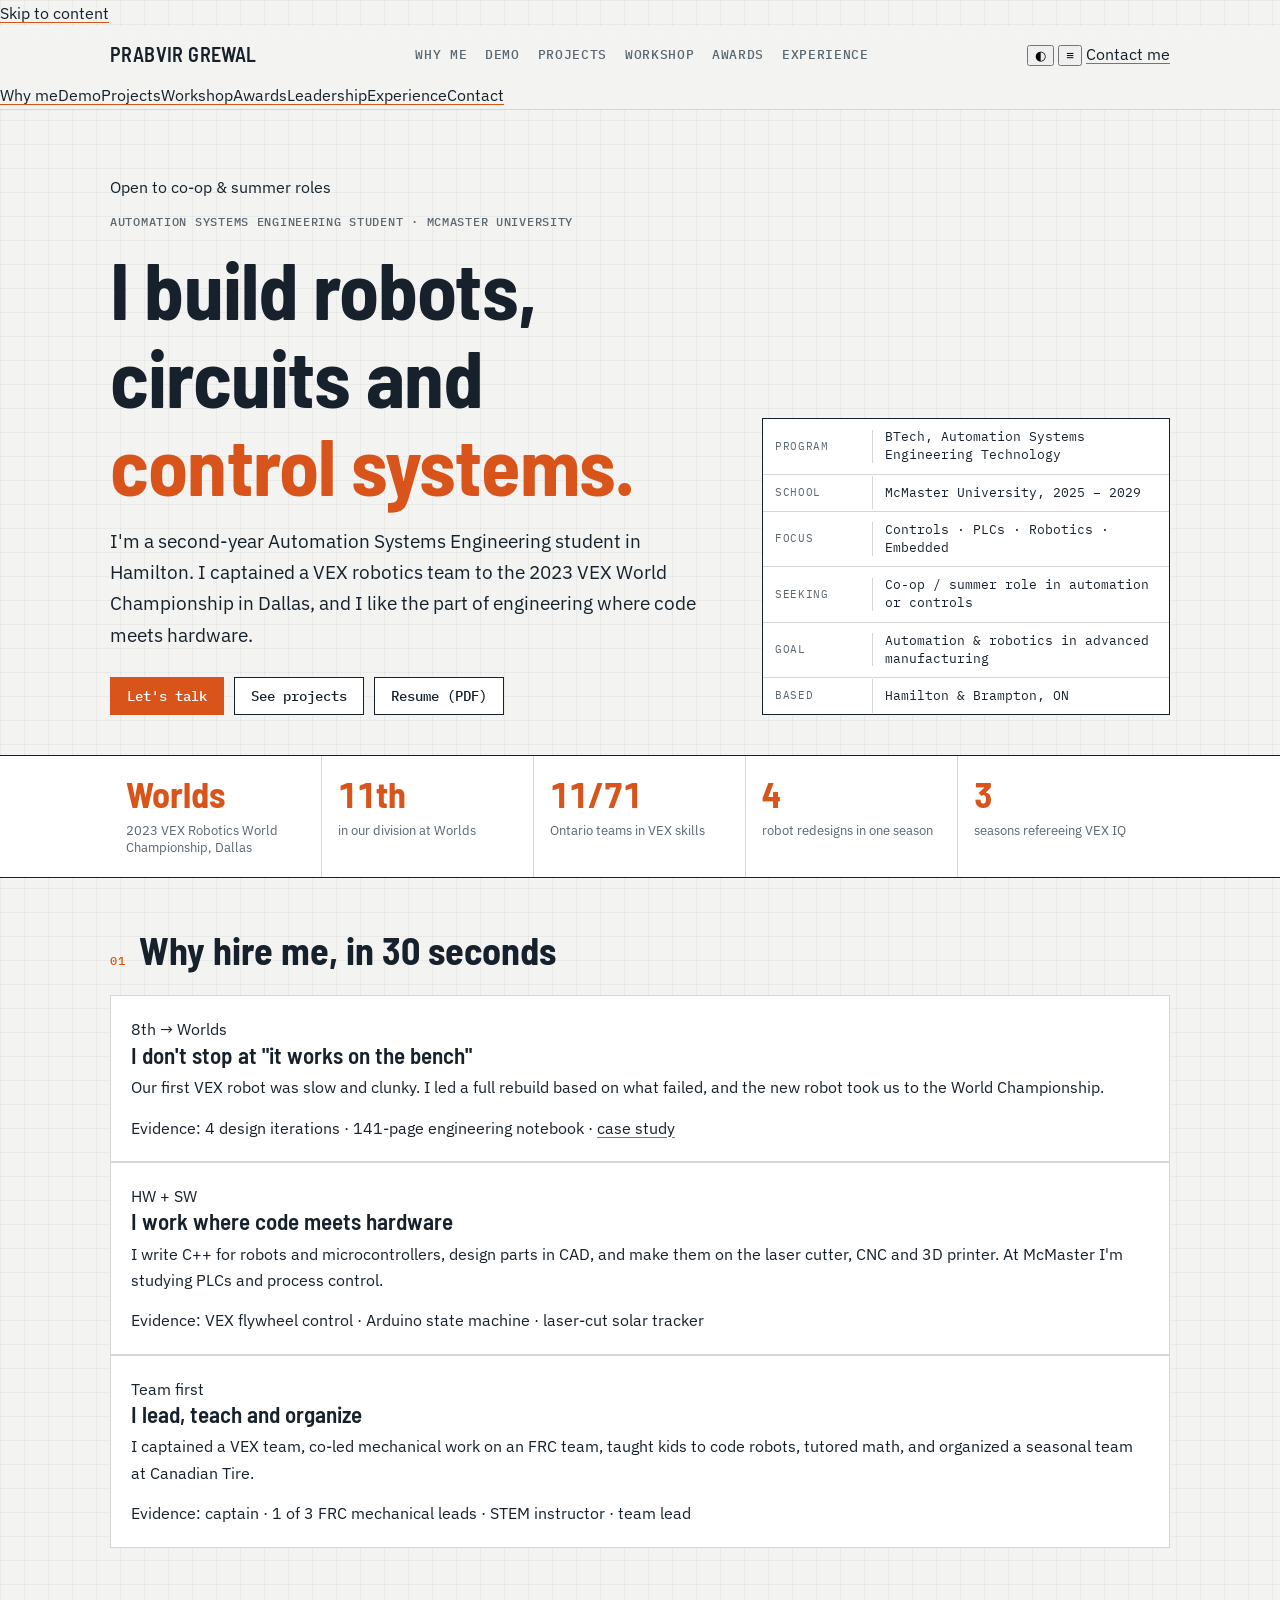
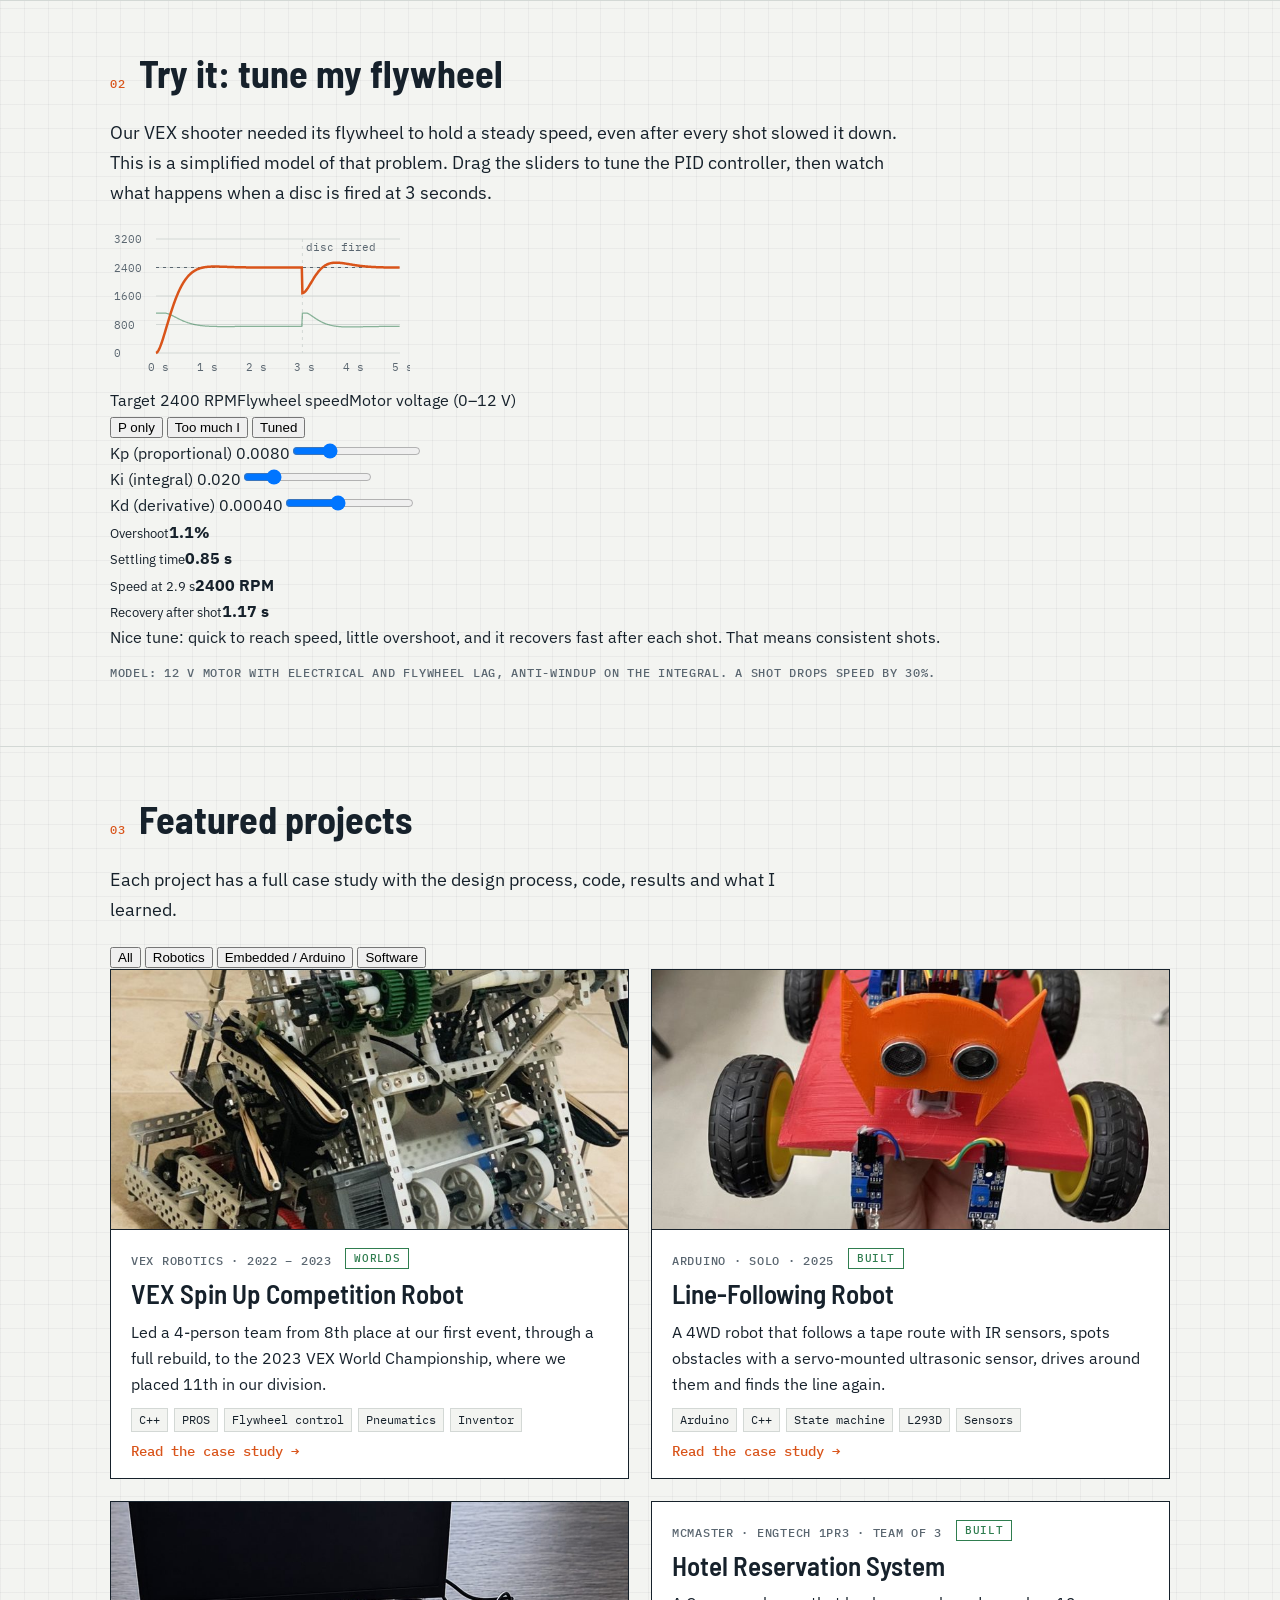
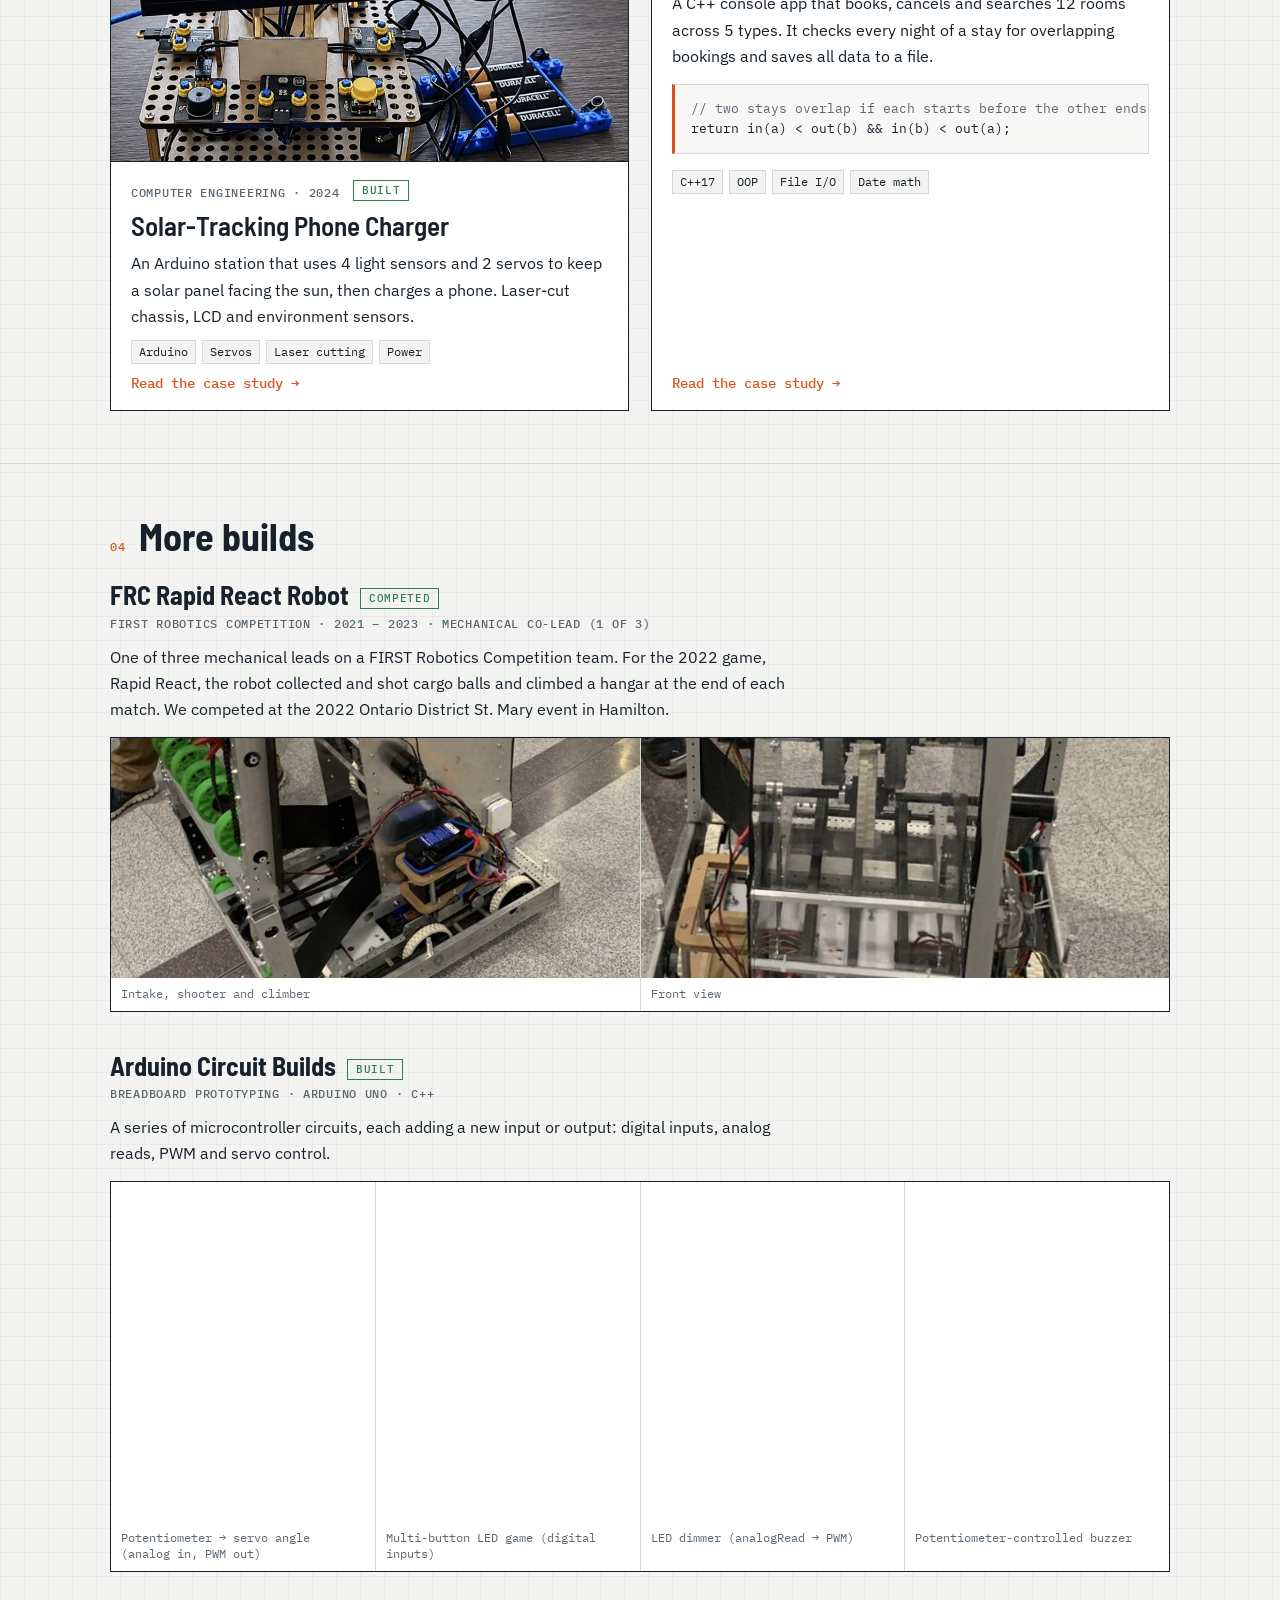
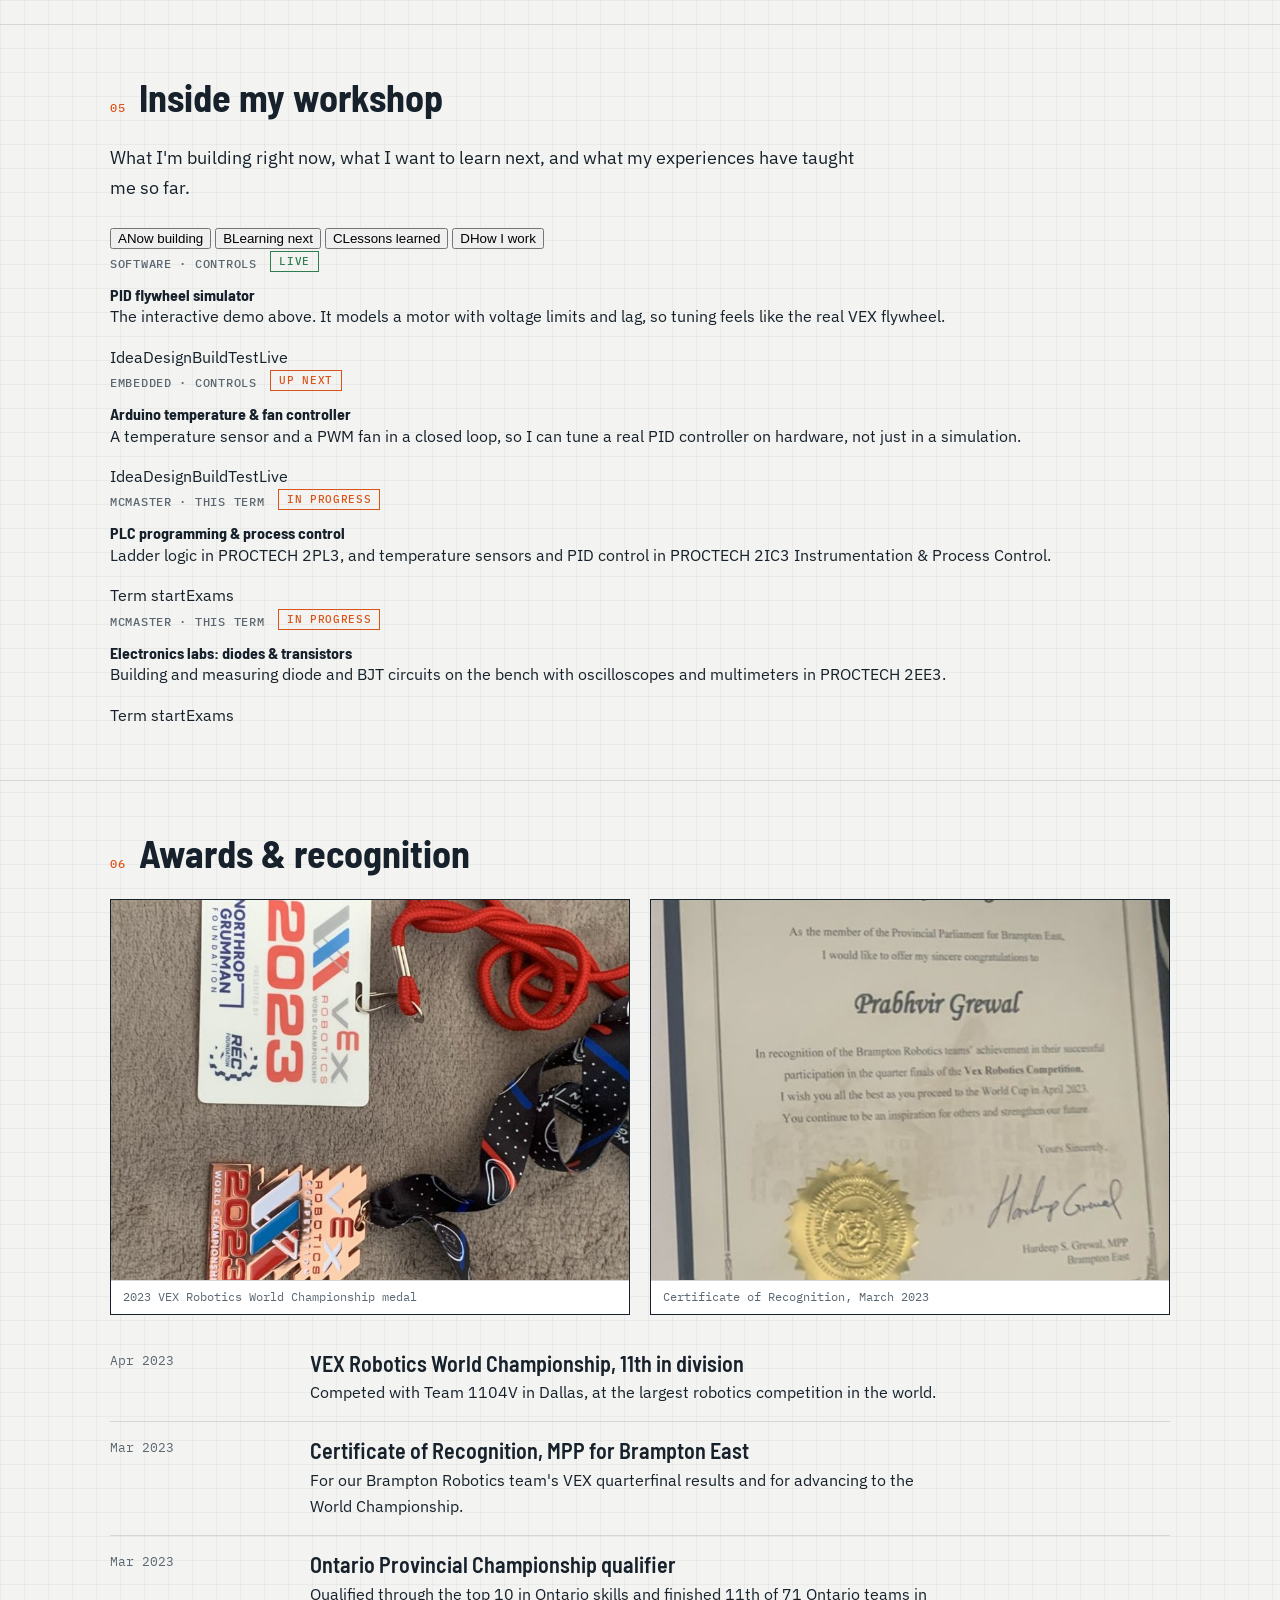
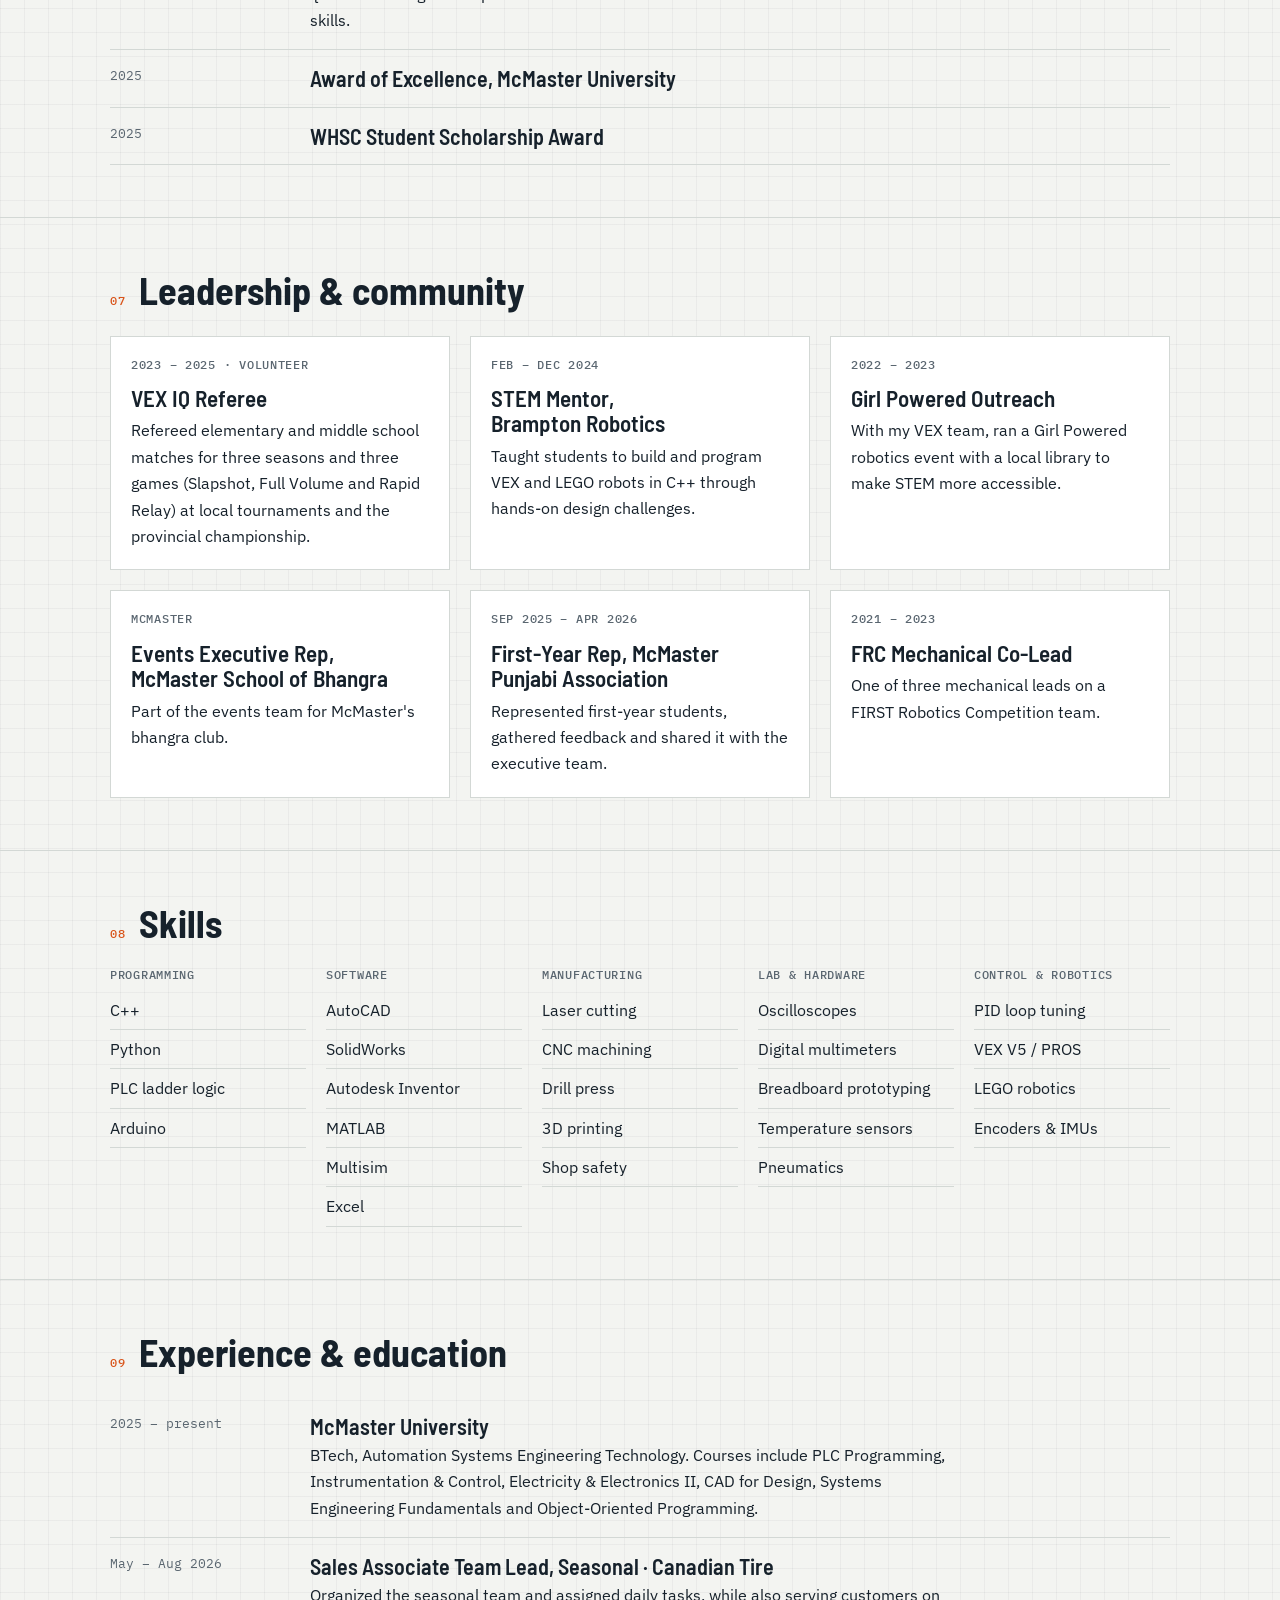
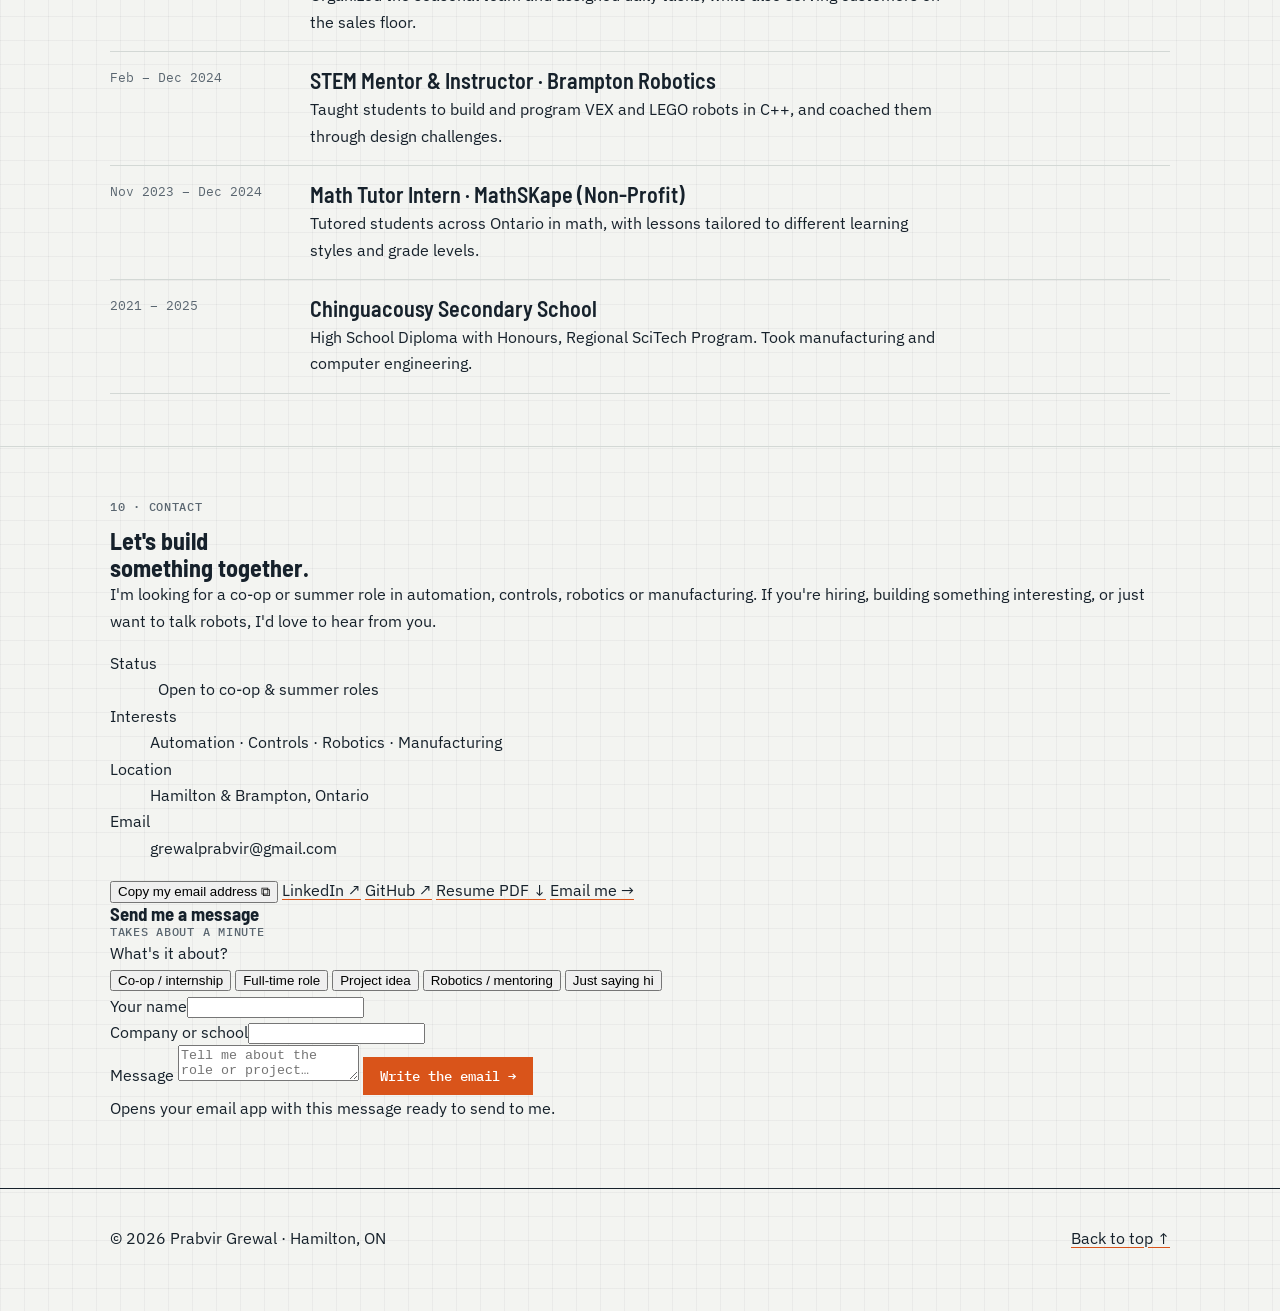
==== index.html @ 5b6ca13d "Add why-me, PID flywheel demo, workshop tabs and new contact section" ====
<!DOCTYPE html>
<html lang="en">
<head>
<meta charset="utf-8">
<meta name="viewport" content="width=device-width, initial-scale=1">
<title>Prabvir Grewal Portfolio</title>
<meta name="description" content="Prabvir Grewal: Automation Systems Engineering student at McMaster University. Robotics, PLCs, circuits, control systems and C++ projects.">
<link rel="preconnect" href="https://fonts.googleapis.com">
<link rel="preconnect" href="https://fonts.gstatic.com" crossorigin>
<link href="https://fonts.googleapis.com/css2?family=Barlow+Semi+Condensed:wght@500;600;700&family=IBM+Plex+Sans:wght@400;500;600&family=IBM+Plex+Mono:wght@400;500&display=swap" rel="stylesheet">
<link rel="stylesheet" href="css/site.css">
<script>try{var t=localStorage.getItem('theme');if(t)document.documentElement.dataset.theme=t}catch(e){}</script>
</head>
<body>
<a class="skip" href="#main">Skip to content</a>
<div id="progress" aria-hidden="true"></div>

<nav class="top" aria-label="Main">
  <div class="wrap">
    <a class="me" href="#top">PRABVIR GREWAL</a>
    <ul>
      <li><a href="#why">Why me</a></li>
      <li><a href="#demo">Demo</a></li>
      <li><a href="#projects">Projects</a></li>
      <li><a href="#workshop">Workshop</a></li>
      <li><a href="#awards">Awards</a></li>
      <li><a href="#experience">Experience</a></li>
    </ul>
    <div class="right">
      <button class="iconbtn" id="theme" type="button" aria-label="Switch light or dark theme">◐</button>
      <button class="iconbtn menu" id="menuBtn" type="button" aria-label="Open menu" aria-expanded="false" aria-controls="mobileMenu">≡</button>
      <a class="hire" href="#contact">Contact me</a>
    </div>
  </div>
  <div class="mobile-menu" id="mobileMenu">
    <a href="#why">Why me</a><a href="#demo">Demo</a><a href="#projects">Projects</a><a href="#workshop">Workshop</a><a href="#awards">Awards</a><a href="#leadership">Leadership</a><a href="#experience">Experience</a><a href="#contact">Contact</a>
  </div>
</nav>

<header class="hero" id="top">
  <div class="wrap hero-grid">
    <div>
      <p class="status"><span class="dot" aria-hidden="true"></span>Open to co-op &amp; summer roles</p>
      <p class="tag">Automation Systems Engineering Student · McMaster University</p>
      <h1>I build robots, circuits and <span>control systems.</span></h1>
      <p class="lede">I'm a second-year Automation Systems Engineering student in Hamilton. I captained a VEX robotics team to the 2023 VEX World Championship in Dallas, and I like the part of engineering where code meets hardware.</p>
      <div class="btns">
        <a class="btn primary" href="#contact">Let's talk</a>
        <a class="btn" href="#projects">See projects</a>
        <a class="btn" href="Prabvir_Grewal_Resume.pdf">Resume (PDF)</a>
      </div>
    </div>
    <dl class="titleblock" aria-label="Quick facts">
      <div><dt>Program</dt><dd>BTech, Automation Systems Engineering Technology</dd></div>
      <div><dt>School</dt><dd>McMaster University, 2025 – 2029</dd></div>
      <div><dt>Focus</dt><dd>Controls · PLCs · Robotics · Embedded</dd></div>
      <div><dt>Seeking</dt><dd>Co-op / summer role in automation or controls</dd></div>
      <div><dt>Goal</dt><dd>Automation &amp; robotics in advanced manufacturing</dd></div>
      <div><dt>Based</dt><dd>Hamilton &amp; Brampton, ON</dd></div>
    </dl>
  </div>
</header>

<div class="band" aria-label="Highlights">
  <div class="wrap">
    <div class="cell"><span class="stat">Worlds</span><small>2023 VEX Robotics World Championship, Dallas</small></div>
    <div class="cell"><span class="stat">11th</span><small>in our division at Worlds</small></div>
    <div class="cell"><span class="stat">11/71</span><small>Ontario teams in VEX skills</small></div>
    <div class="cell"><span class="stat">4</span><small>robot redesigns in one season</small></div>
    <div class="cell"><span class="stat">3</span><small>seasons refereeing VEX IQ</small></div>
  </div>
</div>

<main id="main">

<section id="why" class="first">
  <div class="wrap">
    <div class="sec-head"><span class="tag">01</span><h2>Why hire me, in 30 seconds</h2></div>
    <div class="why">
      <article class="card reveal">
        <span class="num">8th → Worlds</span>
        <h3>I don't stop at "it works on the bench"</h3>
        <p>Our first VEX robot was slow and clunky. I led a full rebuild based on what failed, and the new robot took us to the World Championship.</p>
        <p class="proof">Evidence: 4 design iterations · 141-page engineering notebook · <a href="projects/vex-spin-up.html">case study</a></p>
      </article>
      <article class="card reveal">
        <span class="num">HW + SW</span>
        <h3>I work where code meets hardware</h3>
        <p>I write C++ for robots and microcontrollers, design parts in CAD, and make them on the laser cutter, CNC and 3D printer. At McMaster I'm studying PLCs and process control.</p>
        <p class="proof">Evidence: VEX flywheel control · Arduino state machine · laser-cut solar tracker</p>
      </article>
      <article class="card reveal">
        <span class="num">Team first</span>
        <h3>I lead, teach and organize</h3>
        <p>I captained a VEX team, co-led mechanical work on an FRC team, taught kids to code robots, tutored math, and organized a seasonal team at Canadian Tire.</p>
        <p class="proof">Evidence: captain · 1 of 3 FRC mechanical leads · STEM instructor · team lead</p>
      </article>
    </div>
  </div>
</section>

<section id="demo">
  <div class="wrap">
    <div class="sec-head"><span class="tag">02</span><h2>Try it: tune my flywheel</h2></div>
    <p class="lead-p" style="margin-bottom:22px;max-width:72ch">Our VEX shooter needed its flywheel to hold a steady speed, even after every shot slowed it down. This is a simplified model of that problem. Drag the sliders to tune the PID controller, then watch what happens when a disc is fired at 3 seconds.</p>
    <div class="pid reveal">
      <div class="plot">
        <canvas id="pidCanvas" role="img" aria-label="Chart of flywheel speed over time compared to the target speed"></canvas>
        <div class="legend"><span><i style="background:var(--muted)"></i>Target 2400 RPM</span><span><i style="background:var(--accent)"></i>Flywheel speed</span><span><i style="background:var(--good)"></i>Motor voltage (0–12 V)</span></div>
      </div>
      <div class="ctrl">
        <div class="presets" role="group" aria-label="Presets">
          <button class="chipbtn" type="button" data-p="10,0,0">P only</button>
          <button class="chipbtn" type="button" data-p="5,80,0">Too much I</button>
          <button class="chipbtn" type="button" data-p="8,20,4" aria-pressed="true">Tuned</button>
        </div>
        <div><label for="kp">Kp (proportional) <output id="kpo"></output></label><input id="kp" type="range" min="0" max="30" step="0.5" value="8"></div>
        <div><label for="ki">Ki (integral) <output id="kio"></output></label><input id="ki" type="range" min="0" max="100" step="1" value="20"></div>
        <div><label for="kd">Kd (derivative) <output id="kdo"></output></label><input id="kd" type="range" min="0" max="10" step="0.25" value="4"></div>
        <div class="metrics" aria-live="polite">
          <div><small>Overshoot</small><b id="mOs">–</b></div>
          <div><small>Settling time</small><b id="mSt">–</b></div>
          <div><small>Speed at 2.9 s</small><b id="mSs">–</b></div>
          <div><small>Recovery after shot</small><b id="mRc">–</b></div>
        </div>
        <p class="verdict" id="verdict"></p>
      </div>
    </div>
    <p class="tag" style="margin-top:10px">Model: 12 V motor with electrical and flywheel lag, anti-windup on the integral. A shot drops speed by 30%.</p>
  </div>
</section>

<section id="projects">
  <div class="wrap">
    <div class="sec-head"><span class="tag">03</span><h2>Featured projects</h2></div>
    <p class="lead-p" style="margin-bottom:18px">Each project has a full case study with the design process, code, results and what I learned.</p>
    <div class="filters" role="group" aria-label="Filter projects">
      <button class="chipbtn" type="button" data-f="all" aria-pressed="true">All</button>
      <button class="chipbtn" type="button" data-f="robotics" aria-pressed="false">Robotics</button>
      <button class="chipbtn" type="button" data-f="embedded" aria-pressed="false">Embedded / Arduino</button>
      <button class="chipbtn" type="button" data-f="software" aria-pressed="false">Software</button>
    </div>
    <div class="cards">
      <article class="pcard reveal" data-cat="robotics software">
        <img src="img/vex-worlds-1.jpg" alt="VEX Spin Up robot with flywheel shooter" loading="lazy">
        <div class="body">
          <p class="tag">VEX Robotics · 2022 – 2023 <span class="pill done">Worlds</span></p>
          <h3>VEX Spin Up Competition Robot</h3>
          <p>Led a 4-person team from 8th place at our first event, through a full rebuild, to the 2023 VEX World Championship, where we placed 11th in our division.</p>
          <div class="chips"><span>C++</span><span>PROS</span><span>Flywheel control</span><span>Pneumatics</span><span>Inventor</span></div>
          <a class="more" href="projects/vex-spin-up.html">Read the case study →</a>
        </div>
      </article>
      <article class="pcard reveal" data-cat="robotics embedded">
        <img src="img/line-1.jpg" alt="Line-following robot with ultrasonic sensor" loading="lazy">
        <div class="body">
          <p class="tag">Arduino · Solo · 2025 <span class="pill done">Built</span></p>
          <h3>Line-Following Robot</h3>
          <p>A 4WD robot that follows a tape route with IR sensors, spots obstacles with a servo-mounted ultrasonic sensor, drives around them and finds the line again.</p>
          <div class="chips"><span>Arduino</span><span>C++</span><span>State machine</span><span>L293D</span><span>Sensors</span></div>
          <a class="more" href="projects/line-follower.html">Read the case study →</a>
        </div>
      </article>
      <article class="pcard reveal" data-cat="embedded">
        <img src="img/solar-1.jpg" alt="Solar-tracking phone charger" loading="lazy">
        <div class="body">
          <p class="tag">Computer Engineering · 2024 <span class="pill done">Built</span></p>
          <h3>Solar-Tracking Phone Charger</h3>
          <p>An Arduino station that uses 4 light sensors and 2 servos to keep a solar panel facing the sun, then charges a phone. Laser-cut chassis, LCD and environment sensors.</p>
          <div class="chips"><span>Arduino</span><span>Servos</span><span>Laser cutting</span><span>Power</span></div>
          <a class="more" href="projects/solar-tracker.html">Read the case study →</a>
        </div>
      </article>
      <article class="pcard reveal" data-cat="software">
        <div class="body">
          <p class="tag">McMaster · ENGTECH 1PR3 · Team of 3 <span class="pill done">Built</span></p>
          <h3>Hotel Reservation System</h3>
          <p>A C++ console app that books, cancels and searches 12 rooms across 5 types. It checks every night of a stay for overlapping bookings and saves all data to a file.</p>
<pre class="code" style="margin:4px 0 6px"><span class="c">// two stays overlap if each starts before the other ends</span>
return in(a) &lt; out(b) &amp;&amp; in(b) &lt; out(a);</pre>
          <div class="chips"><span>C++17</span><span>OOP</span><span>File I/O</span><span>Date math</span></div>
          <a class="more" href="projects/hotel-system.html">Read the case study →</a>
        </div>
      </article>
    </div>
  </div>
</section>

<section id="more">
  <div class="wrap">
    <div class="sec-head"><span class="tag">04</span><h2>More builds</h2></div>
    <h3 style="font-size:26px;margin-bottom:6px">FRC Rapid React Robot <span class="pill done">Competed</span></h3>
    <p class="tag" style="margin-bottom:12px">FIRST Robotics Competition · 2021 – 2023 · Mechanical co-lead (1 of 3)</p>
    <p style="max-width:68ch">One of three mechanical leads on a FIRST Robotics Competition team. For the 2022 game, Rapid React, the robot collected and shot cargo balls and climbed a hangar at the end of each match. We competed at the 2022 Ontario District St. Mary event in Hamilton.</p>
    <div class="gallery" style="margin-bottom:40px">
      <figure><img src="img/frc-1.jpg" alt="FRC robot with red intake and climbing hooks" loading="lazy"><figcaption>Intake, shooter and climber</figcaption></figure>
      <figure><img src="img/frc-2.jpg" alt="FRC robot from the front" loading="lazy"><figcaption>Front view</figcaption></figure>
    </div>
    <h3 style="font-size:26px;margin-bottom:6px">Arduino Circuit Builds <span class="pill done">Built</span></h3>
    <p class="tag" style="margin-bottom:12px">Breadboard prototyping · Arduino Uno · C++</p>
    <p style="max-width:68ch">A series of microcontroller circuits, each adding a new input or output: digital inputs, analog reads, PWM and servo control.</p>
    <div class="gallery tall">
      <figure><video src="media/arduino-servo.mp4" autoplay muted loop playsinline aria-label="Potentiometer turning a servo"></video><figcaption>Potentiometer → servo angle (analog in, PWM out)</figcaption></figure>
      <figure><video src="media/arduino-buttons.mp4" autoplay muted loop playsinline aria-label="Four push buttons lighting LEDs"></video><figcaption>Multi-button LED game (digital inputs)</figcaption></figure>
      <figure><video src="media/arduino-dimmer.mp4" autoplay muted loop playsinline aria-label="Potentiometer dimming an LED"></video><figcaption>LED dimmer (analogRead → PWM)</figcaption></figure>
      <figure><video src="media/arduino-buzzer.mp4" autoplay muted loop playsinline aria-label="Potentiometer changing a buzzer tone"></video><figcaption>Potentiometer-controlled buzzer</figcaption></figure>
    </div>
  </div>
</section>

<section id="workshop">
  <div class="wrap">
    <div class="sec-head"><span class="tag">05</span><h2>Inside my workshop</h2></div>
    <p class="lead-p" style="margin-bottom:22px;max-width:70ch">What I'm building right now, what I want to learn next, and what my experiences have taught me so far.</p>
    <div class="tabs reveal">
      <div role="tablist" aria-label="Workshop">
        <button role="tab" id="t-now" aria-controls="p-now" aria-selected="true"><span class="tab-n">A</span>Now building</button>
        <button role="tab" id="t-learn" aria-controls="p-learn" aria-selected="false" tabindex="-1"><span class="tab-n">B</span>Learning next</button>
        <button role="tab" id="t-lessons" aria-controls="p-lessons" aria-selected="false" tabindex="-1"><span class="tab-n">C</span>Lessons learned</button>
        <button role="tab" id="t-how" aria-controls="p-how" aria-selected="false" tabindex="-1"><span class="tab-n">D</span>How I work</button>
      </div>

      <div role="tabpanel" id="p-now" aria-labelledby="t-now" tabindex="0">
        <div class="now">
          <div class="item">
            <p class="tag">Software · Controls <span class="pill done">Live</span></p>
            <h4>PID flywheel simulator</h4>
            <p>The interactive demo above. It models a motor with voltage limits and lag, so tuning feels like the real VEX flywheel.</p>
            <div class="meter live"><span style="width:100%"></span></div>
            <div class="steplabel"><span>Idea</span><span>Design</span><span>Build</span><span>Test</span><span>Live</span></div>
          </div>
          <div class="item">
            <p class="tag">Embedded · Controls <span class="pill wip">Up next</span></p>
            <h4>Arduino temperature &amp; fan controller</h4>
            <p>A temperature sensor and a PWM fan in a closed loop, so I can tune a real PID controller on hardware, not just in a simulation.</p>
            <div class="meter"><span style="width:30%"></span></div>
            <div class="steplabel"><span>Idea</span><span>Design</span><span>Build</span><span>Test</span><span>Live</span></div>
          </div>
          <div class="item">
            <p class="tag">McMaster · This term <span class="pill wip">In progress</span></p>
            <h4>PLC programming &amp; process control</h4>
            <p>Ladder logic in PROCTECH 2PL3, and temperature sensors and PID control in PROCTECH 2IC3 Instrumentation &amp; Process Control.</p>
            <div class="meter"><span style="width:60%"></span></div>
            <div class="steplabel"><span>Term start</span><span></span><span></span><span></span><span>Exams</span></div>
          </div>
          <div class="item">
            <p class="tag">McMaster · This term <span class="pill wip">In progress</span></p>
            <h4>Electronics labs: diodes &amp; transistors</h4>
            <p>Building and measuring diode and BJT circuits on the bench with oscilloscopes and multimeters in PROCTECH 2EE3.</p>
            <div class="meter"><span style="width:60%"></span></div>
            <div class="steplabel"><span>Term start</span><span></span><span></span><span></span><span>Exams</span></div>
          </div>
        </div>
      </div>

      <div role="tabpanel" id="p-learn" aria-labelledby="t-learn" tabindex="0" hidden>
        <ul class="learn">
          <li><b>Industrial PLCs &amp; HMIs</b><p>Go past ladder basics to structured text, timers and counters at scale, and building operator screens for a real machine.</p><span class="lvl">Started in class</span></li>
          <li><b>Industrial robot arms</b><p>Program a 6-axis robot for pick-and-place, the core of automated assembly lines.</p><span class="lvl">Next goal</span></li>
          <li><b>Machine vision</b><p>Use cameras to inspect parts and guide robots, so a line can catch defects on its own.</p><span class="lvl">Next goal</span></li>
          <li><b>Embedded C on newer boards</b><p>Move from Arduino to ESP32 or STM32: interrupts, timers and wireless data.</p><span class="lvl">Next goal</span></li>
          <li><b>Python for test &amp; data</b><p>Log sensor data, plot it and automate tests, instead of reading numbers off a serial monitor.</p><span class="lvl">Some experience</span></li>
          <li><b>Advanced SolidWorks &amp; GD&amp;T</b><p>Design parts that are ready for manufacturing, with proper tolerances and drawings.</p><span class="lvl">Some experience</span></li>
        </ul>
      </div>

      <div role="tabpanel" id="p-lessons" aria-labelledby="t-lessons" tabindex="0" hidden>
        <div class="lessons">
          <div class="lesson"><p class="tag">VEX Robotics · Captain</p><q>Fail early, then rebuild with data.</q><p>Robot 1 was a mess, but writing down exactly why it failed gave us clear requirements for the rebuild that took us to Worlds.</p></div>
          <div class="lesson"><p class="tag">VEX Robotics · Testing</p><q>Test the whole system, not just the parts.</q><p>Our expansion worked on the bench and failed in matches because we added it too late to test with everything else.</p></div>
          <div class="lesson"><p class="tag">VEX Robotics · Flywheel</p><q>Mechanical and software problems are linked.</q><p>The flywheel's speed drop needed both better mechanics and closed-loop control to fix.</p></div>
          <div class="lesson"><p class="tag">Line-Following Robot</p><q>Calibration matters as much as the code.</q><p>The same program behaved completely differently until the sensors were calibrated for the floor and the lighting.</p></div>
          <div class="lesson"><p class="tag">Brampton Robotics · Instructor</p><q>If I can't explain it simply, I don't really understand it.</q><p>Teaching kids to code robots made me break ideas down into small, clear steps.</p></div>
          <div class="lesson"><p class="tag">MathSKape · Tutor</p><q>Different people need different explanations.</q><p>Tutoring students across Ontario taught me to change my approach until it clicks for the person in front of me.</p></div>
          <div class="lesson"><p class="tag">VEX IQ · Referee</p><q>Stay calm and be consistent.</q><p>Refereeing three seasons of matches meant making fast, fair calls under pressure and explaining them clearly.</p></div>
          <div class="lesson"><p class="tag">Canadian Tire · Team Lead</p><q>A clear plan makes the whole team faster.</q><p>Organizing the seasonal team and assigning tasks showed me how much smoother a shift runs when everyone knows their job.</p></div>
        </div>
      </div>

      <div role="tabpanel" id="p-how" aria-labelledby="t-how" tabindex="0" hidden>
        <div class="process">
          <div><h4>Define</h4><p>Read the rules or requirements, then list what the design must do and how I'll measure it.</p></div>
          <div><h4>Explore</h4><p>Brainstorm options and compare them. On VEX we used the SPICE design process.</p></div>
          <div><h4>Build</h4><p>Prototype fast: CAD, then the laser cutter, 3D printer or breadboard.</p></div>
          <div><h4>Test</h4><p>Test the whole system under real conditions, log the results, and fix the biggest problem first.</p></div>
          <div><h4>Document</h4><p>Write it down. Our VEX notebook reached 141 pages, and every project here has a case study.</p></div>
        </div>
      </div>
    </div>
  </div>
</section>

<section id="awards">
  <div class="wrap">
    <div class="sec-head"><span class="tag">06</span><h2>Awards &amp; recognition</h2></div>
    <div class="grid2" style="margin-bottom:20px">
      <figure class="wide" style="margin:0"><img src="img/worlds-medal.jpg" alt="2023 VEX Robotics World Championship medal and badge" loading="lazy" style="max-height:380px;object-fit:cover"><figcaption>2023 VEX Robotics World Championship medal</figcaption></figure>
      <figure class="wide" style="margin:0"><img src="img/certificate.jpg" alt="Certificate of Recognition from the MPP for Brampton East" loading="lazy" style="max-height:380px;object-fit:cover"><figcaption>Certificate of Recognition, March 2023</figcaption></figure>
    </div>
    <ul class="tl">
      <li><div class="when">Apr 2023</div><div><h3>VEX Robotics World Championship, 11th in division</h3><p>Competed with Team 1104V in Dallas, at the largest robotics competition in the world.</p></div></li>
      <li><div class="when">Mar 2023</div><div><h3>Certificate of Recognition, MPP for Brampton East</h3><p>For our Brampton Robotics team's VEX quarterfinal results and for advancing to the World Championship.</p></div></li>
      <li><div class="when">Mar 2023</div><div><h3>Ontario Provincial Championship qualifier</h3><p>Qualified through the top 10 in Ontario skills and finished 11th of 71 Ontario teams in skills.</p></div></li>
      <li><div class="when">2025</div><div><h3>Award of Excellence, McMaster University</h3></div></li>
      <li><div class="when">2025</div><div><h3>WHSC Student Scholarship Award</h3></div></li>
    </ul>
  </div>
</section>

<section id="leadership">
  <div class="wrap">
    <div class="sec-head"><span class="tag">07</span><h2>Leadership &amp; community</h2></div>
    <div class="grid3">
      <div class="card reveal"><p class="tag">2023 – 2025 · Volunteer</p><h3>VEX IQ Referee</h3><p>Refereed elementary and middle school matches for three seasons and three games (Slapshot, Full Volume and Rapid Relay) at local tournaments and the provincial championship.</p></div>
      <div class="card reveal"><p class="tag">Feb – Dec 2024</p><h3>STEM Mentor, Brampton Robotics</h3><p>Taught students to build and program VEX and LEGO robots in C++ through hands-on design challenges.</p></div>
      <div class="card reveal"><p class="tag">2022 – 2023</p><h3>Girl Powered Outreach</h3><p>With my VEX team, ran a Girl Powered robotics event with a local library to make STEM more accessible.</p></div>
      <div class="card reveal"><p class="tag">McMaster</p><h3>Events Executive Rep, McMaster School of Bhangra</h3><p>Part of the events team for McMaster's bhangra club.</p></div>
      <div class="card reveal"><p class="tag">Sep 2025 – Apr 2026</p><h3>First-Year Rep, McMaster Punjabi Association</h3><p>Represented first-year students, gathered feedback and shared it with the executive team.</p></div>
      <div class="card reveal"><p class="tag">2021 – 2023</p><h3>FRC Mechanical Co-Lead</h3><p>One of three mechanical leads on a FIRST Robotics Competition team.</p></div>
    </div>
  </div>
</section>

<section id="skills">
  <div class="wrap">
    <div class="sec-head"><span class="tag">08</span><h2>Skills</h2></div>
    <div class="skills">
      <div><h3>Programming</h3><ul><li>C++</li><li>Python</li><li>PLC ladder logic</li><li>Arduino</li></ul></div>
      <div><h3>Software</h3><ul><li>AutoCAD</li><li>SolidWorks</li><li>Autodesk Inventor</li><li>MATLAB</li><li>Multisim</li><li>Excel</li></ul></div>
      <div><h3>Manufacturing</h3><ul><li>Laser cutting</li><li>CNC machining</li><li>Drill press</li><li>3D printing</li><li>Shop safety</li></ul></div>
      <div><h3>Lab &amp; hardware</h3><ul><li>Oscilloscopes</li><li>Digital multimeters</li><li>Breadboard prototyping</li><li>Temperature sensors</li><li>Pneumatics</li></ul></div>
      <div><h3>Control &amp; robotics</h3><ul><li>PID loop tuning</li><li>VEX V5 / PROS</li><li>LEGO robotics</li><li>Encoders &amp; IMUs</li></ul></div>
    </div>
  </div>
</section>

<section id="experience">
  <div class="wrap">
    <div class="sec-head"><span class="tag">09</span><h2>Experience &amp; education</h2></div>
    <ul class="tl">
      <li><div class="when">2025 – present</div><div><h3>McMaster University</h3><p>BTech, Automation Systems Engineering Technology. Courses include PLC Programming, Instrumentation &amp; Control, Electricity &amp; Electronics II, CAD for Design, Systems Engineering Fundamentals and Object-Oriented Programming.</p></div></li>
      <li><div class="when">May – Aug 2026</div><div><h3>Sales Associate Team Lead, Seasonal · Canadian Tire</h3><p>Organized the seasonal team and assigned daily tasks, while also serving customers on the sales floor.</p></div></li>
      <li><div class="when">Feb – Dec 2024</div><div><h3>STEM Mentor &amp; Instructor · Brampton Robotics</h3><p>Taught students to build and program VEX and LEGO robots in C++, and coached them through design challenges.</p></div></li>
      <li><div class="when">Nov 2023 – Dec 2024</div><div><h3>Math Tutor Intern · MathSKape (Non-Profit)</h3><p>Tutored students across Ontario in math, with lessons tailored to different learning styles and grade levels.</p></div></li>
      <li><div class="when">2021 – 2025</div><div><h3>Chinguacousy Secondary School</h3><p>High School Diploma with Honours, Regional SciTech Program. Took manufacturing and computer engineering.</p></div></li>
    </ul>
  </div>
</section>
</main>

<section class="contact" id="contact" aria-labelledby="contact-h">
  <div class="wrap">
    <p class="tag">10 · Contact</p>
    <h2 id="contact-h">Let's build<br>something <span>together.</span></h2>
    <div class="grid">
      <div>
        <p class="lead">I'm looking for a co-op or summer role in automation, controls, robotics or manufacturing. If you're hiring, building something interesting, or just want to talk robots, I'd love to hear from you.</p>
        <div class="cbox">
          <dl>
            <dt>Status</dt><dd><span class="dot" style="display:inline-block;margin-right:8px"></span>Open to co-op &amp; summer roles</dd>
            <dt>Interests</dt><dd>Automation · Controls · Robotics · Manufacturing</dd>
            <dt>Location</dt><dd>Hamilton &amp; Brampton, Ontario</dd>
            <dt>Email</dt><dd>grewalprabvir@gmail.com</dd>
          </dl>
        </div>
        <div class="quick">
          <button type="button" id="copyEmail" class="wide">Copy my email address <span aria-hidden="true">⧉</span></button>
          <a href="https://www.linkedin.com/in/prabvirgrewal">LinkedIn <span aria-hidden="true">↗</span></a>
          <a href="https://github.com/prabvirgrewal">GitHub <span aria-hidden="true">↗</span></a>
          <a href="Prabvir_Grewal_Resume.pdf">Resume PDF <span aria-hidden="true">↓</span></a>
          <a href="mailto:grewalprabvir@gmail.com">Email me <span aria-hidden="true">→</span></a>
        </div>
      </div>
      <form class="msg" id="msgForm" novalidate>
        <h3>Send me a message</h3>
        <p class="tag" style="margin:0">Takes about a minute</p>
        <label>What's it about?</label>
        <div class="reasons" role="group" aria-label="Reason for contact">
          <button class="chipbtn" type="button" aria-pressed="true">Co-op / internship</button>
          <button class="chipbtn" type="button" aria-pressed="false">Full-time role</button>
          <button class="chipbtn" type="button" aria-pressed="false">Project idea</button>
          <button class="chipbtn" type="button" aria-pressed="false">Robotics / mentoring</button>
          <button class="chipbtn" type="button" aria-pressed="false">Just saying hi</button>
        </div>
        <div class="row">
          <div><label for="fName">Your name</label><input id="fName" name="name" autocomplete="name" required></div>
          <div><label for="fOrg">Company or school</label><input id="fOrg" name="org" autocomplete="organization"></div>
        </div>
        <label for="fMsg">Message</label>
        <textarea id="fMsg" name="message" required placeholder="Tell me about the role or project…"></textarea>
        <button class="btn primary" type="submit">Write the email →</button>
        <p class="note" id="formNote">Opens your email app with this message ready to send to me.</p>
      </form>
    </div>
  </div>
</section>
<footer class="mini">
  <div class="wrap"><span>© 2026 Prabvir Grewal · Hamilton, ON</span><span><a href="#top">Back to top ↑</a></span></div>
</footer>
<div class="toast" id="toast" role="status" aria-live="polite"></div>

<script>
(function(){
const $=s=>document.querySelector(s), $$=s=>[...document.querySelectorAll(s)];
const toast=msg=>{const t=$('#toast');t.textContent=msg;t.classList.add('show');clearTimeout(t._h);t._h=setTimeout(()=>t.classList.remove('show'),2200)};

/* theme */
$('#theme').addEventListener('click',()=>{
  const cur=document.documentElement.dataset.theme||(matchMedia('(prefers-color-scheme: dark)').matches?'dark':'light');
  const next=cur==='dark'?'light':'dark';document.documentElement.dataset.theme=next;
  try{localStorage.setItem('theme',next)}catch(e){} draw();
});
/* mobile menu */
const mb=$('#menuBtn'),mm=$('#mobileMenu');
mb.addEventListener('click',()=>{const o=mm.classList.toggle('open');mb.setAttribute('aria-expanded',o)});
mm.addEventListener('click',e=>{if(e.target.tagName==='A'){mm.classList.remove('open');mb.setAttribute('aria-expanded','false')}});
/* progress */
addEventListener('scroll',()=>{const h=document.documentElement;$('#progress').style.width=(h.scrollTop/(h.scrollHeight-h.clientHeight)*100)+'%'},{passive:true});
/* reveal */
if('IntersectionObserver' in window){const io=new IntersectionObserver(es=>es.forEach(e=>{if(e.isIntersecting){e.target.classList.add('in');io.unobserve(e.target)}}),{threshold:.12});$$('.reveal').forEach(el=>io.observe(el))}else $$('.reveal').forEach(el=>el.classList.add('in'));

/* tabs */
const tabs=$$('[role=tab]');
function sel(t){tabs.forEach(x=>{const on=x===t;x.setAttribute('aria-selected',on);x.tabIndex=on?0:-1;document.getElementById(x.getAttribute('aria-controls')).hidden=!on})}
tabs.forEach((t,i)=>{t.addEventListener('click',()=>sel(t));t.addEventListener('keydown',e=>{let j=null;if(e.key==='ArrowRight')j=(i+1)%tabs.length;if(e.key==='ArrowLeft')j=(i-1+tabs.length)%tabs.length;if(e.key==='Home')j=0;if(e.key==='End')j=tabs.length-1;if(j!==null){e.preventDefault();tabs[j].focus();sel(tabs[j])}})});

/* filters */
$$('.filters .chipbtn').forEach(b=>b.addEventListener('click',()=>{
  $$('.filters .chipbtn').forEach(x=>x.setAttribute('aria-pressed',x===b));
  const f=b.dataset.f;$$('.cards .pcard').forEach(c=>c.hidden=!(f==='all'||c.dataset.cat.split(' ').includes(f)));
}));

/* contact */
$$('.reasons .chipbtn').forEach(b=>b.addEventListener('click',()=>$$('.reasons .chipbtn').forEach(x=>x.setAttribute('aria-pressed',x===b))));
const EMAIL='grewalprabvir@gmail.com';
$('#copyEmail').addEventListener('click',async()=>{try{await navigator.clipboard.writeText(EMAIL);toast('Email copied: '+EMAIL)}catch(e){toast(EMAIL)}});
$('#msgForm').addEventListener('submit',e=>{
  e.preventDefault();const n=$('#fName').value.trim(),o=$('#fOrg').value.trim(),m=$('#fMsg').value.trim();
  if(!n||!m){$('#formNote').textContent='Please add your name and a message.';(n?$('#fMsg'):$('#fName')).focus();return}
  const r=($('.reasons [aria-pressed=true]')||{}).textContent||'Hello';
  const subject=`${r} – from ${n}${o?' ('+o+')':''}`;
  const body=`Hi Prabvir,\n\n${m}\n\n– ${n}${o?'\n'+o:''}`;
  location.href=`mailto:${EMAIL}?subject=${encodeURIComponent(subject)}&body=${encodeURIComponent(body)}`;
  $('#formNote').textContent='Your email app should open now. If it doesn\'t, copy my email address and write to me directly.';
});

/* PID flywheel sim */
const cv=$('#pidCanvas'),ctx=cv.getContext('2d');
const kp=$('#kp'),ki=$('#ki'),kd=$('#kd'),SP=2400,DT=0.002,T=5,SHOT=3;
function sim(Kp,Ki,Kd){
  const K=300,t1=.5,t2=.12;let w=0,x=0,I=0,pw=0,fired=false;const W=[],U=[];
  for(let i=0;i<T/DT;i++){const t=i*DT;
    if(t>=SHOT&&!fired){w*=.7;x*=.7;pw=w;fired=true}
    const e=SP-w,d=-(w-pw)/DT;pw=w;const In=I+e*DT;let u=Kp*e+Ki*In+Kd*d;
    if(u>0&&u<12)I=In; u=Math.max(0,Math.min(12,u));
    x+=DT*(K*u-x)/t2;w+=DT*(x-w)/t1;W.push(w);U.push(u)}
  return {W,U}
}
function settle(arr,off){for(let i=0;i<arr.length;i++){let ok=true;for(let j=i;j<arr.length;j++)if(Math.abs(arr[j]-SP)>.02*SP){ok=false;i=j;break}if(ok)return i*DT}return null}
let last;
function draw(){
  const r=cv.getBoundingClientRect(),dpr=devicePixelRatio||1;cv.width=r.width*dpr;cv.height=r.height*dpr;ctx.setTransform(dpr,0,0,dpr,0,0);
  const css=getComputedStyle(document.documentElement),c=n=>css.getPropertyValue(n).trim();
  const w=r.width,h=r.height,L=46,R=10,Tp=10,B=26,pw=w-L-R,ph=h-Tp-B,ymax=3200;
  ctx.clearRect(0,0,w,h);ctx.font='11px "IBM Plex Mono",monospace';ctx.fillStyle=c('--muted');ctx.strokeStyle=c('--rule');ctx.lineWidth=1;
  for(let v=0;v<=3200;v+=800){const y=Tp+ph-v/ymax*ph;ctx.beginPath();ctx.moveTo(L,y);ctx.lineTo(w-R,y);ctx.stroke();ctx.fillText(v,4,y+4)}
  for(let s=0;s<=5;s++){const x=L+s/5*pw;ctx.fillText(s+' s',x-8,h-8)}
  const xs=L+SHOT/T*pw;ctx.setLineDash([3,4]);ctx.beginPath();ctx.moveTo(xs,Tp);ctx.lineTo(xs,Tp+ph);ctx.stroke();ctx.fillText('disc fired',xs+4,Tp+12);
  ctx.strokeStyle=c('--muted');ctx.beginPath();const ys=Tp+ph-SP/ymax*ph;ctx.moveTo(L,ys);ctx.lineTo(w-R,ys);ctx.stroke();ctx.setLineDash([]);
  if(!last)return;const n=last.W.length,step=Math.max(1,Math.floor(n/pw/1.5));
  ctx.strokeStyle=c('--good');ctx.globalAlpha=.55;ctx.lineWidth=1.25;ctx.beginPath();
  for(let i=0;i<n;i+=step){const x=L+i/n*pw,y=Tp+ph-last.U[i]/12*ph*.35;i?ctx.lineTo(x,y):ctx.moveTo(x,y)}ctx.stroke();ctx.globalAlpha=1;
  ctx.strokeStyle=c('--accent');ctx.lineWidth=2.5;ctx.beginPath();
  for(let i=0;i<n;i+=step){const x=L+i/n*pw,y=Tp+ph-Math.min(last.W[i],ymax)/ymax*ph;i?ctx.lineTo(x,y):ctx.moveTo(x,y)}ctx.stroke();
}
function run(fromPreset){
  const P=+kp.value,Ii=+ki.value,D=+kd.value;
  $('#kpo').textContent=(P/1000).toFixed(4);$('#kio').textContent=(Ii/1000).toFixed(3);$('#kdo').textContent=(D/10000).toFixed(5);
  if(!fromPreset)$$('.presets .chipbtn').forEach(b=>b.setAttribute('aria-pressed',b.dataset.p===[P,Ii,D].join(',')));
  last=sim(P/1000,Ii/1000,D/10000);const pre=last.W.slice(0,SHOT/DT),post=last.W.slice(SHOT/DT);
  const os=Math.max(...pre)/SP*100-100,st=settle(pre),rc=settle(post),ss=pre[pre.length-1];
  const set=(id,txt,good)=>{const b=$(id);b.textContent=txt;b.className=good?'ok':'bad'};
  set('#mOs',os>0.05?os.toFixed(1)+'%':'0%',os<5);
  set('#mSt',st===null?'never':st.toFixed(2)+' s',st!==null&&st<1.2);
  set('#mSs',Math.round(ss)+' RPM',Math.abs(ss-SP)<.02*SP);
  set('#mRc',rc===null?'never':rc.toFixed(2)+' s',rc!==null&&rc<1.3);
  let v;
  if(Ii===0&&Math.abs(ss-SP)>.02*SP)v='With P only, the flywheel never reaches its target. The motor needs some voltage to hold speed, and P only gives voltage when there is error. Add some Ki.';
  else if(st===null||os>8)v='Too aggressive: the speed overshoots and oscillates. Shots fired now would land at different distances. Lower Ki or add Kd.';
  else if(rc!==null&&rc<1.3&&st<1.2)v='Nice tune: quick to reach speed, little overshoot, and it recovers fast after each shot. That means consistent shots.';
  else v='Close. Try balancing response speed against overshoot.';
  $('#verdict').textContent=v;draw();
}
$$('.presets .chipbtn').forEach(b=>b.addEventListener('click',()=>{const [p,i,d]=b.dataset.p.split(',');kp.value=p;ki.value=i;kd.value=d;$$('.presets .chipbtn').forEach(x=>x.setAttribute('aria-pressed',x===b));run(true)}));
[kp,ki,kd].forEach(s=>s.addEventListener('input',()=>run()));
addEventListener('resize',draw);matchMedia('(prefers-color-scheme: dark)').addEventListener?.('change',draw);
run(true);
})();
</script>
</body>
</html>
---- css/site.css ----
/* Layout idea: an engineering drawing sheet. Projects read like spec sheets and case-study reports. */
:root{
  --paper:#F3F4F1; --panel:#FFFFFF; --ink:#16212B; --muted:#5A6670; --rule:#D3D8D5; --accent:#D9541A; --accent-ink:#FFFFFF; --good:#2F7D4F; --code:#F7F8F6; --grid:rgba(22,33,43,.045);
  --display:"Barlow Semi Condensed","Arial Narrow",Arial,sans-serif;
  --body:"IBM Plex Sans",system-ui,-apple-system,"Segoe UI",sans-serif;
  --mono:"IBM Plex Mono",ui-monospace,Menlo,Consolas,monospace;
  color-scheme:light;
}
@media (prefers-color-scheme:dark){
  :root:not([data-theme="light"]){--paper:#11171D;--panel:#18212A;--ink:#E7ECEF;--muted:#9AA7B1;--rule:#2B3742;--accent:#F06A2C;--accent-ink:#11171D;--good:#5CC08A;--code:#0E1419;--grid:rgba(231,236,239,.04);color-scheme:dark}
}
:root[data-theme="dark"]{--paper:#11171D;--panel:#18212A;--ink:#E7ECEF;--muted:#9AA7B1;--rule:#2B3742;--accent:#F06A2C;--accent-ink:#11171D;--good:#5CC08A;--code:#0E1419;--grid:rgba(231,236,239,.04);color-scheme:dark}

*{box-sizing:border-box}
html{scroll-behavior:smooth}
@media (prefers-reduced-motion:reduce){html{scroll-behavior:auto}}
body{margin:0;background:var(--paper);color:var(--ink);font:16px/1.65 var(--body);
  background-image:linear-gradient(var(--grid) 1px,transparent 1px),linear-gradient(90deg,var(--grid) 1px,transparent 1px);background-size:24px 24px}
a{color:inherit;text-decoration-color:var(--accent);text-underline-offset:3px}
a:focus-visible,button:focus-visible{outline:2px solid var(--accent);outline-offset:3px}
img,video{max-width:100%;display:block}
.wrap{max-width:1100px;margin:0 auto;padding:0 20px}
h1,h2,h3,h4{font-family:var(--display);line-height:1.1;text-wrap:balance;margin:0}
p{margin:0 0 14px}
.tag{font:500 12px/1.3 var(--mono);letter-spacing:.06em;text-transform:uppercase;color:var(--muted)}
code{font:13.5px var(--mono);background:var(--code);border:1px solid var(--rule);padding:1px 5px}

/* nav */
nav.top{position:sticky;top:0;z-index:5;background:color-mix(in srgb,var(--paper) 92%,transparent);backdrop-filter:blur(6px);border-bottom:1px solid var(--rule)}
nav.top .wrap{display:flex;gap:20px;align-items:center;justify-content:space-between;height:56px}
nav.top .me{font:600 20px/1 var(--display);letter-spacing:.02em;text-decoration:none}
nav.top ul{display:flex;gap:18px;list-style:none;margin:0;padding:0;font:500 13px/1 var(--mono);text-transform:uppercase;letter-spacing:.05em}
nav.top ul a{text-decoration:none;color:var(--muted)} nav.top ul a:hover,nav.top ul a[aria-current]{color:var(--ink)}
@media (max-width:720px){nav.top ul{display:none}}

/* buttons */
.btns{display:flex;flex-wrap:wrap;gap:10px}
.btn{display:inline-flex;align-items:center;gap:8px;padding:11px 16px;border:1.5px solid var(--ink);font:500 14px/1 var(--mono);text-decoration:none;background:var(--panel);color:var(--ink)}
.btn.primary{background:var(--accent);border-color:var(--accent);color:var(--accent-ink)}
.btn:hover{transform:translateY(-1px)}

/* hero */
header.hero{padding:64px 0 40px}
.hero-grid{display:grid;grid-template-columns:1.5fr 1fr;gap:40px;align-items:end}
.hero h1{font-size:clamp(44px,7vw,80px);font-weight:700;letter-spacing:-.01em}
.hero h1 span{color:var(--accent)}
.hero p.lede{font-size:19px;max-width:34em;margin:18px 0 26px}
.titleblock{border:1.5px solid var(--ink);background:var(--panel);font:13px/1.4 var(--mono);margin:0}
.titleblock div{display:grid;grid-template-columns:110px 1fr;border-bottom:1px solid var(--rule)}
.titleblock div:last-child{border-bottom:0}
.titleblock dt,.titleblock dd{margin:0;padding:9px 12px}
.titleblock dt{color:var(--muted);border-right:1px solid var(--rule);text-transform:uppercase;font-size:11px;letter-spacing:.06em;align-self:center}
@media (max-width:820px){.hero-grid{grid-template-columns:1fr}}

/* stat band */
.band{border-top:1.5px solid var(--ink);border-bottom:1.5px solid var(--ink);background:var(--panel)}
.band .wrap{display:grid;grid-template-columns:repeat(5,1fr)}
.band .cell{padding:20px 16px;border-right:1px solid var(--rule)}
.band .cell:last-child{border-right:0}
.stat{font:700 36px/1 var(--display);color:var(--accent);font-variant-numeric:tabular-nums}
.band small,.stats small{display:block;font-size:13px;color:var(--muted);line-height:1.35;margin-top:6px}
@media (max-width:820px){.band .wrap{grid-template-columns:1fr 1fr}.band .cell{border-bottom:1px solid var(--rule)}}

/* sections */
section{padding:52px 0;border-top:1px solid var(--rule)}
section.first{border-top:0}
.sec-head{display:flex;align-items:baseline;gap:14px;margin-bottom:24px}
.sec-head h2{font-size:38px;font-weight:700}
.sec-head .tag{color:var(--accent)}
.lead-p{font-size:18px;max-width:62ch}

/* about */
.about{display:grid;grid-template-columns:1.4fr 1fr;gap:36px}
.about p{max-width:62ch}
.about ul{margin:0;padding:0;list-style:none}
.about li{padding:10px 0;border-bottom:1px solid var(--rule)}
.about li b{font-family:var(--display);font-size:19px;display:block}
@media (max-width:820px){.about{grid-template-columns:1fr}}

/* project cards */
.cards{display:grid;grid-template-columns:repeat(2,1fr);gap:22px}
@media (max-width:820px){.cards{grid-template-columns:1fr}}
.pcard{background:var(--panel);border:1.5px solid var(--ink);display:flex;flex-direction:column}
.pcard img{width:100%;height:260px;object-fit:cover;border-bottom:1.5px solid var(--ink)}
.pcard .body{padding:18px 20px;display:flex;flex-direction:column;gap:10px;flex:1}
.pcard h3{font-size:27px;font-weight:600}
.pcard p{margin:0}
.pcard .more{margin-top:auto;font:500 14px var(--mono);color:var(--accent);text-decoration:none}
.pcard .more:hover{text-decoration:underline}
.chips{display:flex;flex-wrap:wrap;gap:6px}
.chips span{font:12px/1 var(--mono);padding:5px 7px;background:var(--paper);border:1px solid var(--rule)}
.pill{display:inline-block;padding:4px 8px;border:1px solid currentColor;font:500 11px/1 var(--mono);text-transform:uppercase;letter-spacing:.06em;margin-left:6px;vertical-align:3px}
.pill.done{color:var(--good)} .pill.wip{color:var(--accent)}

/* small cards */
.grid3{display:grid;grid-template-columns:repeat(3,1fr);gap:20px}
.grid2{display:grid;grid-template-columns:repeat(2,1fr);gap:20px}
@media (max-width:820px){.grid3,.grid2{grid-template-columns:1fr}}
.card{background:var(--panel);border:1px solid var(--rule);padding:20px}
.card h3{font-size:23px;font-weight:600;margin-bottom:6px}
.card p:last-child{margin-bottom:0}
.card.next{border:1.5px dashed var(--accent)}

/* media tiles */
.gallery{display:grid;grid-template-columns:repeat(auto-fit,minmax(200px,1fr));gap:1px;background:var(--rule);border:1.5px solid var(--ink)}
.gallery figure{margin:0;background:var(--panel);display:flex;flex-direction:column}
.gallery img,.gallery video{width:100%;height:240px;object-fit:cover}
.gallery figcaption{font:12px/1.4 var(--mono);color:var(--muted);padding:8px 10px}
.gallery.tall img,.gallery.tall video{height:340px}
figure.wide{margin:0 0 18px;border:1.5px solid var(--ink);background:var(--panel)}
figure.wide img{width:100%;max-height:520px;object-fit:contain;background:var(--panel)}
figure.wide figcaption{font:12px/1.4 var(--mono);color:var(--muted);padding:8px 12px;border-top:1px solid var(--rule)}

/* skills */
.skills{display:grid;grid-template-columns:repeat(5,1fr);gap:20px}
@media (max-width:820px){.skills{grid-template-columns:1fr 1fr}}
.skills h3{font:500 12px/1 var(--mono);text-transform:uppercase;letter-spacing:.06em;color:var(--muted);margin-bottom:10px}
.skills ul{list-style:none;margin:0;padding:0}
.skills li{padding:6px 0;border-bottom:1px solid var(--rule)}

/* timeline */
.tl{list-style:none;margin:0;padding:0}
.tl li{display:grid;grid-template-columns:180px 1fr;gap:20px;padding:16px 0;border-bottom:1px solid var(--rule)}
.tl .when{font:13px/1.5 var(--mono);color:var(--muted)}
.tl h3{font-size:22px;font-weight:600}
.tl p{margin:4px 0 0;max-width:64ch}
@media (max-width:640px){.tl li{grid-template-columns:1fr;gap:4px}}

/* case study */
.cs-hero{padding:48px 0 28px}
.cs-hero h1{font-size:clamp(40px,6vw,66px);font-weight:700}
.cs-hero .sub{font-size:19px;max-width:44em;margin:14px 0 22px}
.crumb{font:500 13px var(--mono);text-transform:uppercase;letter-spacing:.05em;margin-bottom:16px;display:inline-block;text-decoration:none;color:var(--muted)}
.crumb:hover{color:var(--ink)}
.cs-layout{display:grid;grid-template-columns:220px 1fr;gap:44px;align-items:start}
.toc{position:sticky;top:80px;font:13px/1.5 var(--mono)}
.toc p{color:var(--muted);text-transform:uppercase;letter-spacing:.06em;font-size:11px;margin-bottom:8px}
.toc ol{margin:0;padding-left:20px}
.toc li{margin-bottom:6px}
.toc a{text-decoration:none;color:var(--muted)} .toc a:hover{color:var(--ink)}
@media (max-width:900px){.cs-layout{grid-template-columns:1fr}.toc{position:static;border:1px solid var(--rule);padding:14px;background:var(--panel)}}
.cs-body section{padding:36px 0;border-top:1px solid var(--rule)}
.cs-body section:first-child{border-top:0;padding-top:0}
.cs-body h2{font-size:32px;font-weight:700;margin-bottom:14px}
.cs-body h3{font-size:22px;font-weight:600;margin:22px 0 8px}
.cs-body p,.cs-body li{max-width:68ch}
.cs-body ul,.cs-body ol{padding-left:22px;margin:0 0 14px}
.cs-body li{margin-bottom:6px}
.specbox{display:grid;grid-template-columns:repeat(4,1fr);border:1.5px solid var(--ink);background:var(--panel);margin-bottom:22px}
.specbox div{padding:14px 16px;border-right:1px solid var(--rule)}
.specbox div:last-child{border-right:0}
.specbox dt{font:500 11px/1 var(--mono);text-transform:uppercase;letter-spacing:.06em;color:var(--muted);margin-bottom:6px}
.specbox dd{margin:0;font-size:15px}
@media (max-width:820px){.specbox{grid-template-columns:1fr 1fr}.specbox div{border-bottom:1px solid var(--rule)}}

table.data{width:100%;border-collapse:collapse;font-size:14.5px;margin:6px 0 18px;background:var(--panel);border:1px solid var(--rule)}
table.data th,table.data td{text-align:left;padding:9px 12px;border-bottom:1px solid var(--rule);vertical-align:top}
table.data th{font:500 11px/1.2 var(--mono);text-transform:uppercase;letter-spacing:.05em;color:var(--muted);background:var(--paper)}
table.data td.num{font-variant-numeric:tabular-nums;text-align:right}
.tablebox{overflow-x:auto}
.win{color:var(--good);font-weight:600} .loss{color:var(--accent);font-weight:600}

.steps{list-style:none;padding:0;margin:0 0 18px;border-left:2px solid var(--accent)}
.steps li{position:relative;padding:0 0 18px 22px;max-width:none}
.steps li::before{content:"";position:absolute;left:-7px;top:6px;width:12px;height:12px;background:var(--panel);border:2px solid var(--accent)}
.steps .d{font:500 12px/1.4 var(--mono);color:var(--muted);text-transform:uppercase;letter-spacing:.05em}
.steps b{font-family:var(--display);font-size:20px;font-weight:600;display:block}

pre.code{background:var(--code);border:1px solid var(--rule);border-left:3px solid var(--accent);padding:14px 16px;overflow-x:auto;font:13px/1.55 var(--mono);margin:6px 0 18px}
pre.code .c{color:var(--muted)}
.callout{border:1px solid var(--rule);border-left:3px solid var(--accent);background:var(--panel);padding:14px 16px;margin:6px 0 18px}
.callout b{font-family:var(--display);font-size:18px}
.flow{display:flex;flex-wrap:wrap;align-items:center;gap:10px;margin:8px 0 18px}
.flow .node{border:1.5px solid var(--ink);background:var(--panel);padding:10px 14px;font:500 14px var(--mono)}
.flow .arrow{font:18px var(--mono);color:var(--accent)}
.next-proj{display:flex;justify-content:space-between;gap:16px;flex-wrap:wrap;padding:28px 0 60px;border-top:1.5px solid var(--ink);margin-top:20px}

footer{border-top:1.5px solid var(--ink);padding:36px 0 60px}
footer .wrap{display:flex;flex-wrap:wrap;justify-content:space-between;gap:20px}
footer h2{font-size:34px}
footer p{margin:6px 0 0;font:14px/1.6 var(--mono)}

/* mobile overflow guards */
.cards,.cs-layout,.grid2,.grid3,.about,.hero-grid{min-width:0}
.cards>*,.cs-layout>*,.grid2>*,.grid3>*,.about>*,.hero-grid>*{min-width:0}
@media (max-width:820px){.cards{grid-template-columns:minmax(0,1fr)}}
@media (max-width:900px){.cs-layout{grid-template-columns:minmax(0,1fr)}}
pre.code{max-width:100%;overflow-x:auto}
@media (max-width:720px){.cs-body table{display:block;overflow-x:auto;max-width:100%}}
img,video{max-width:100%}
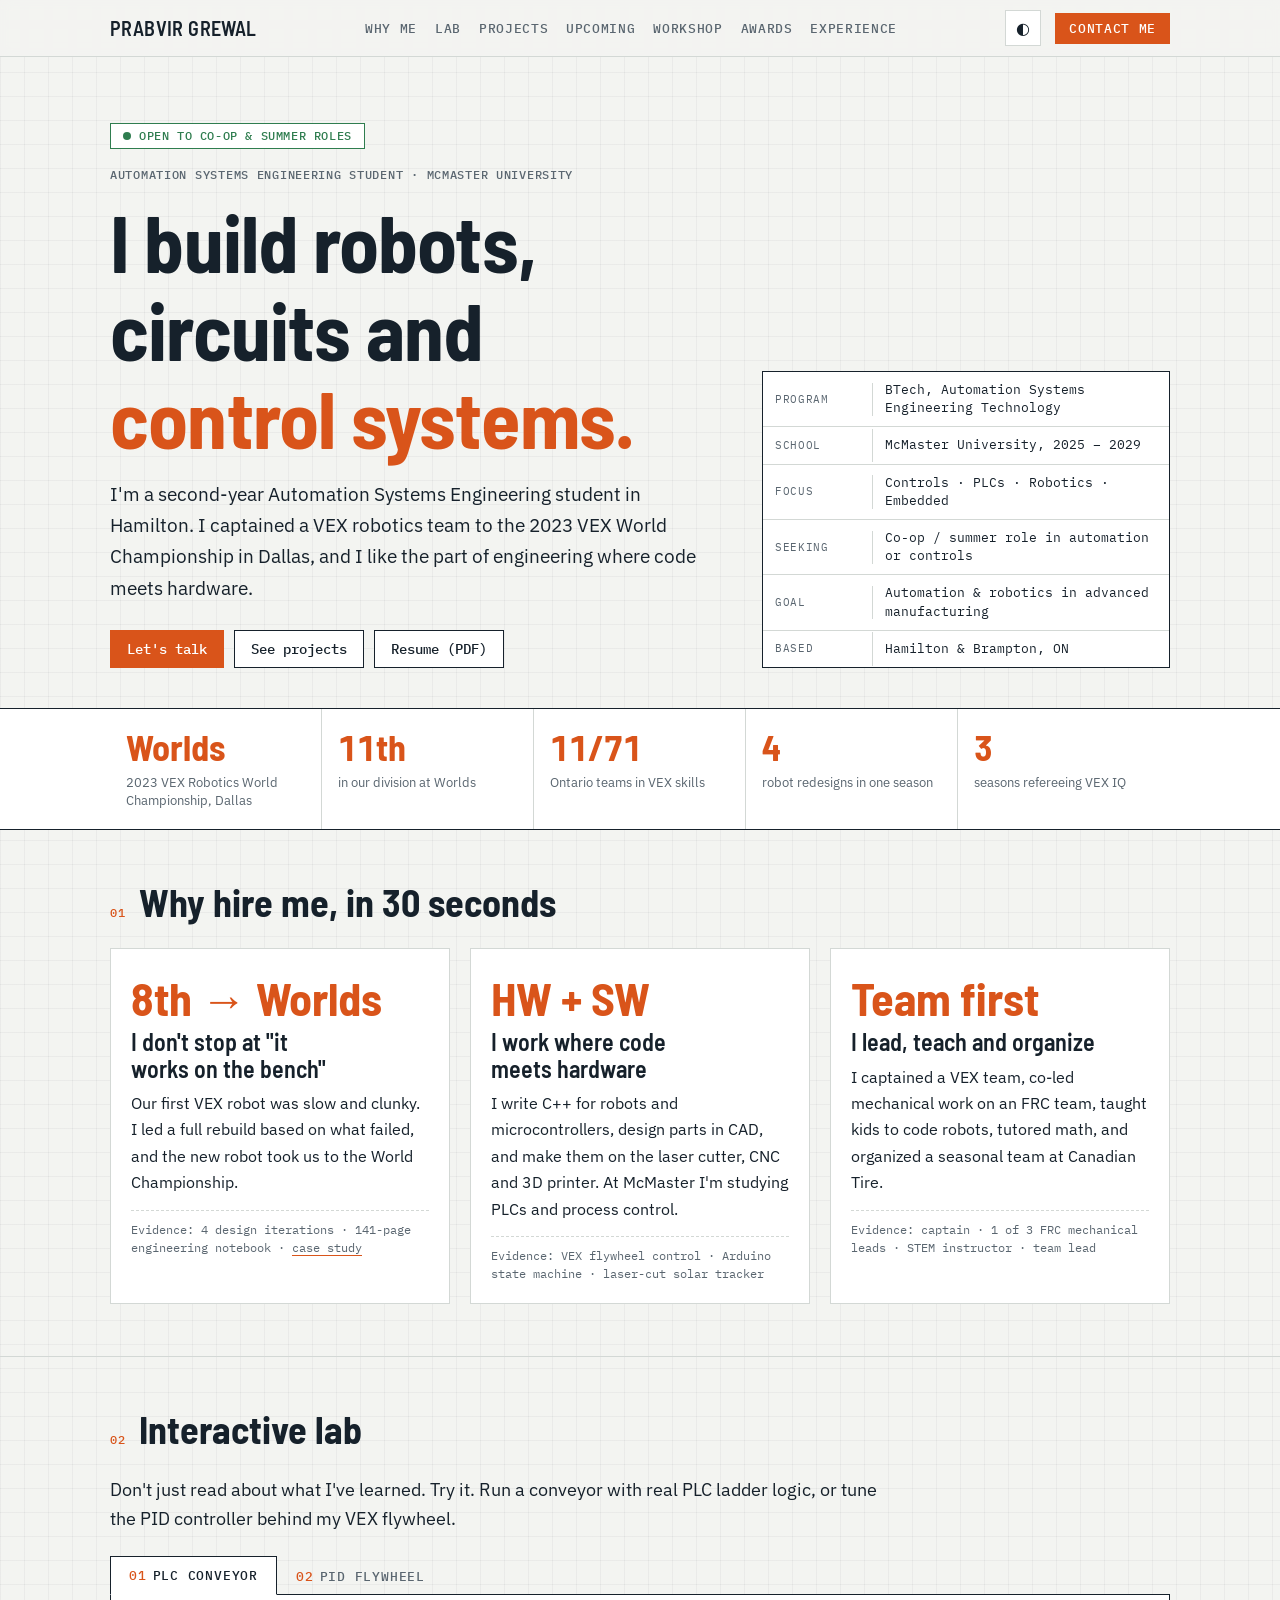
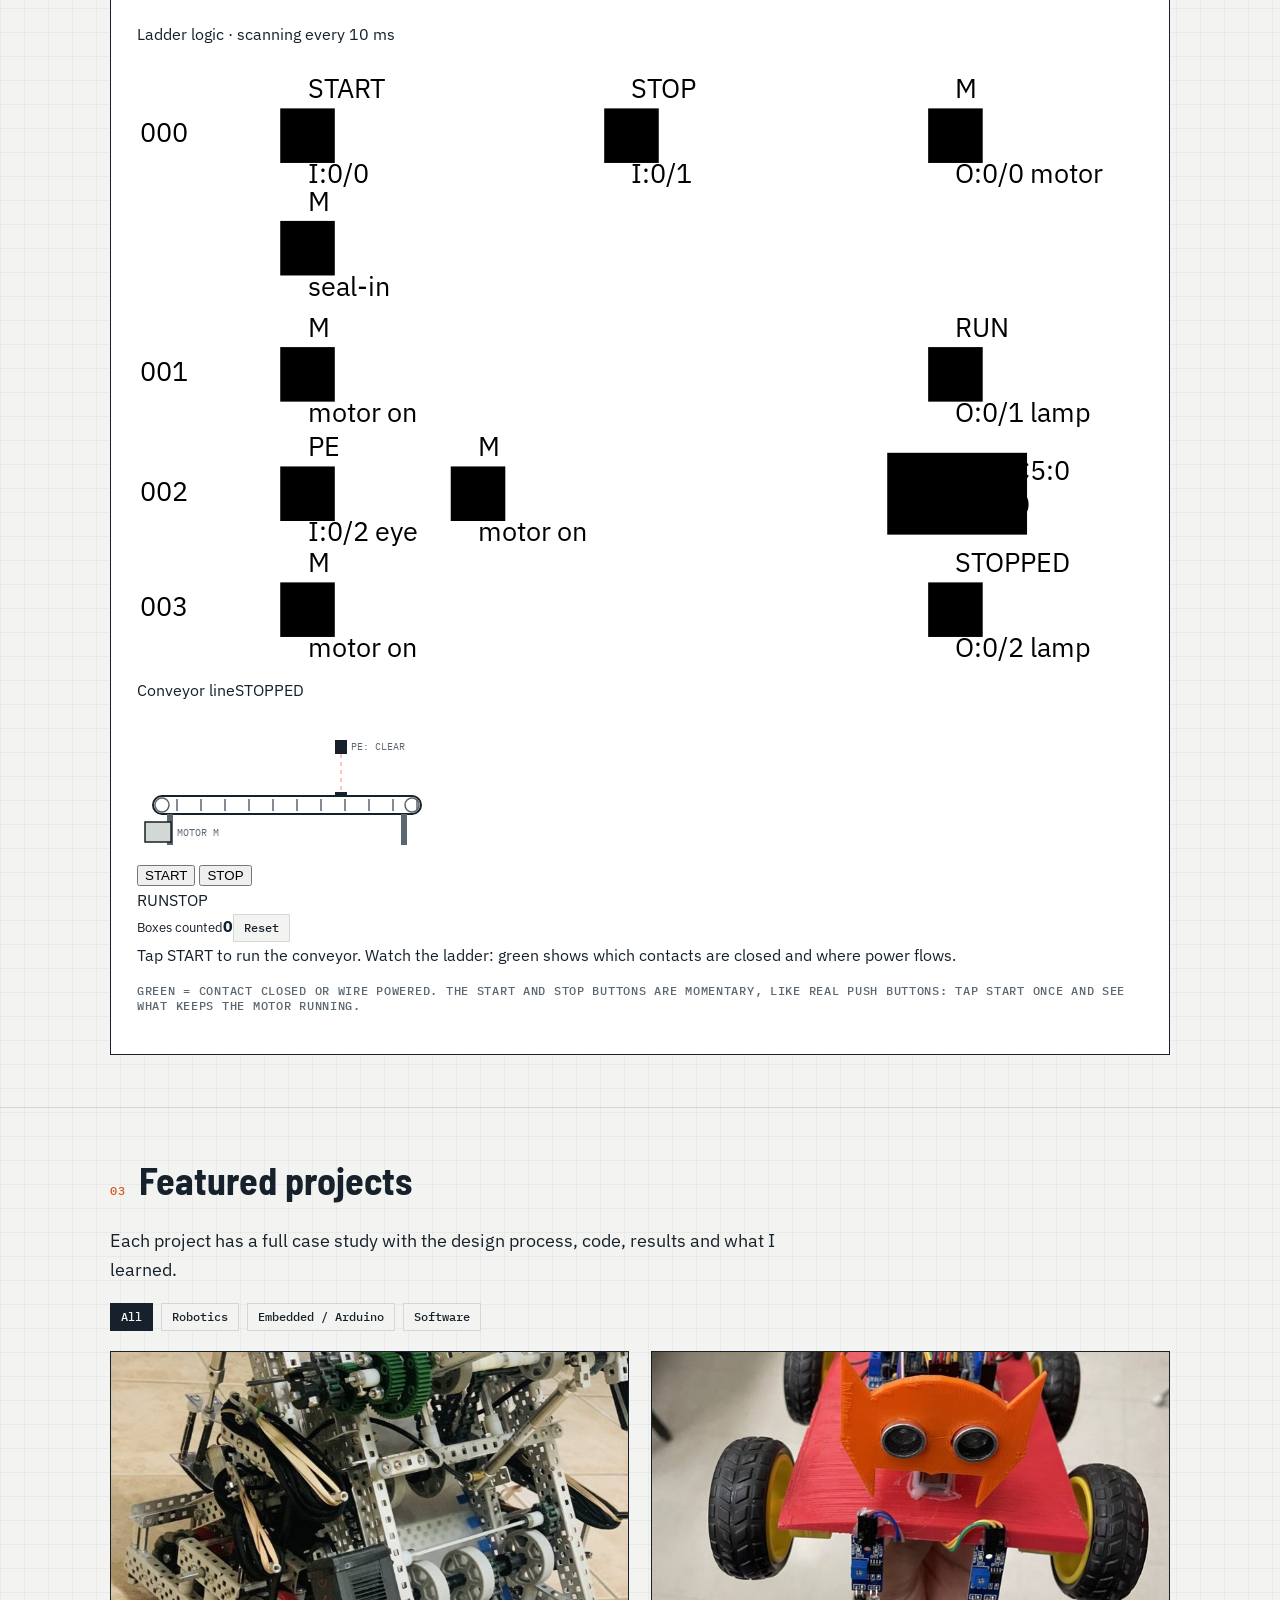
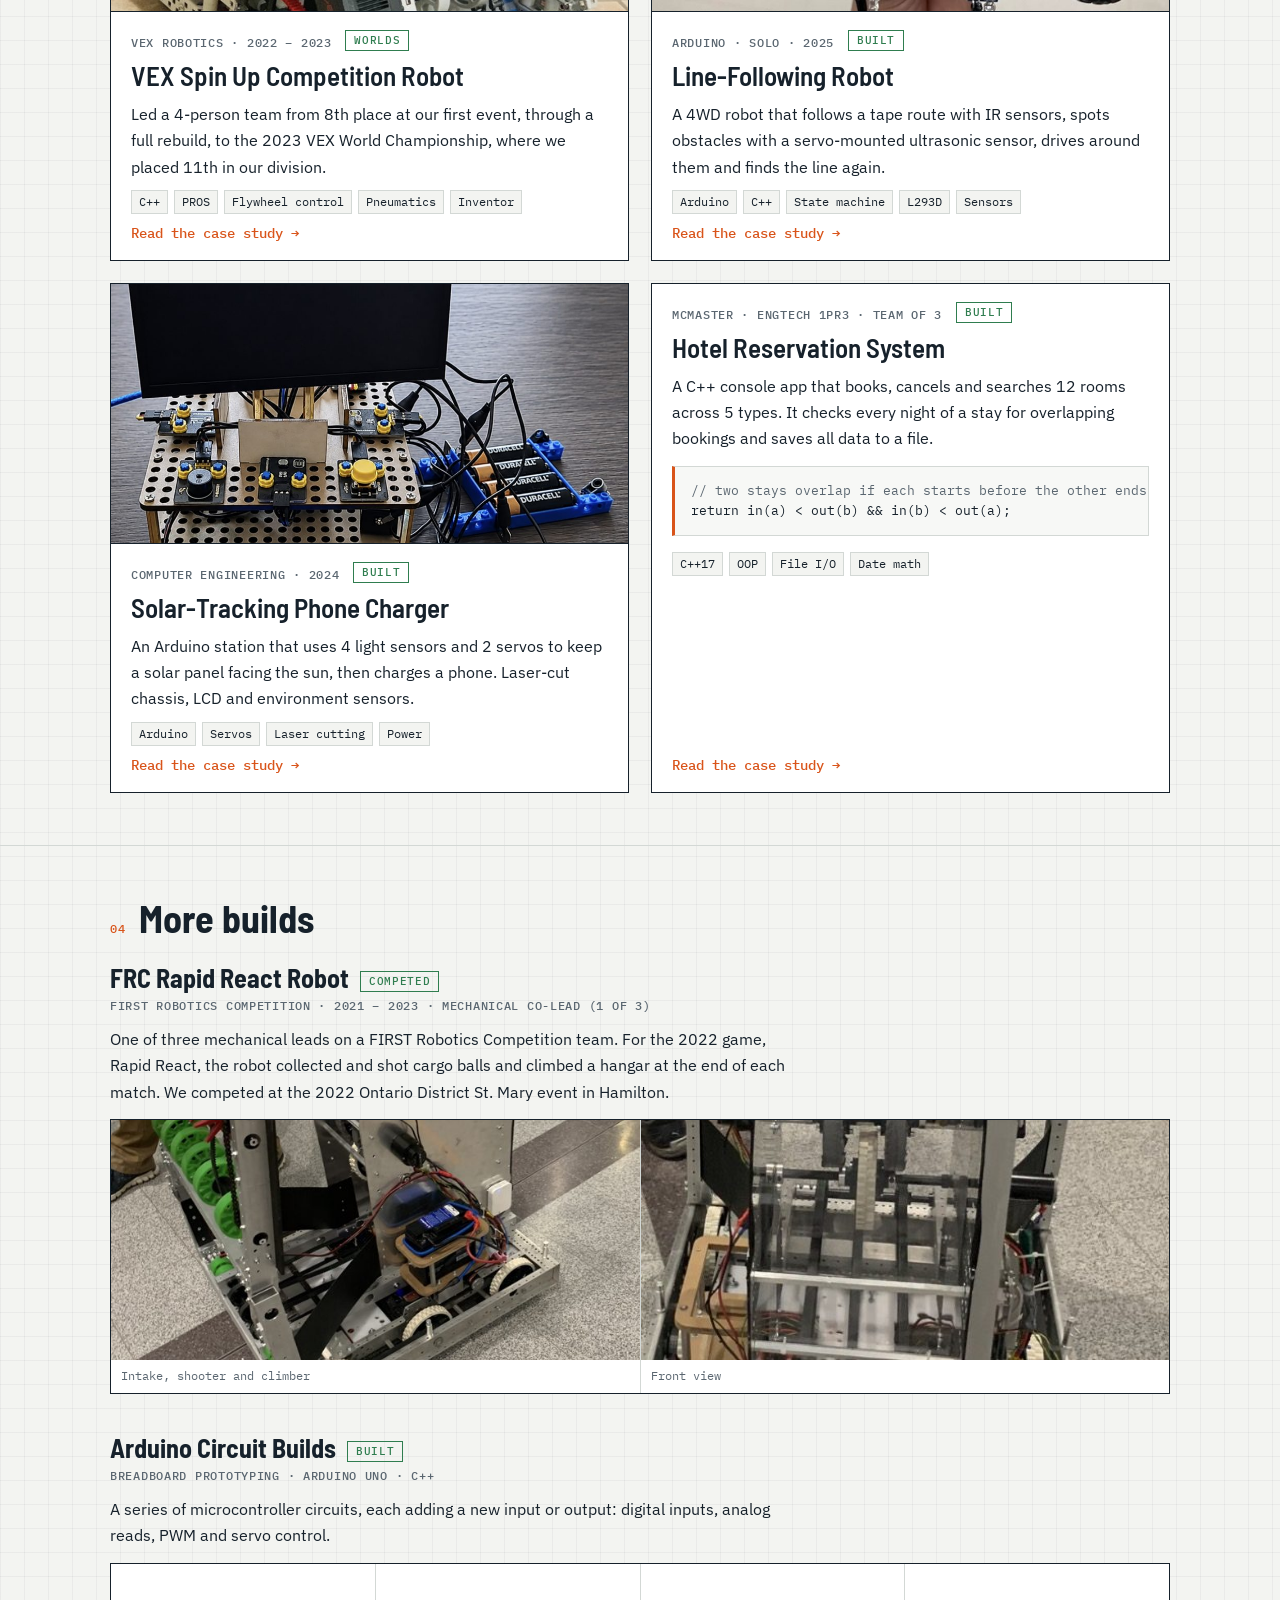
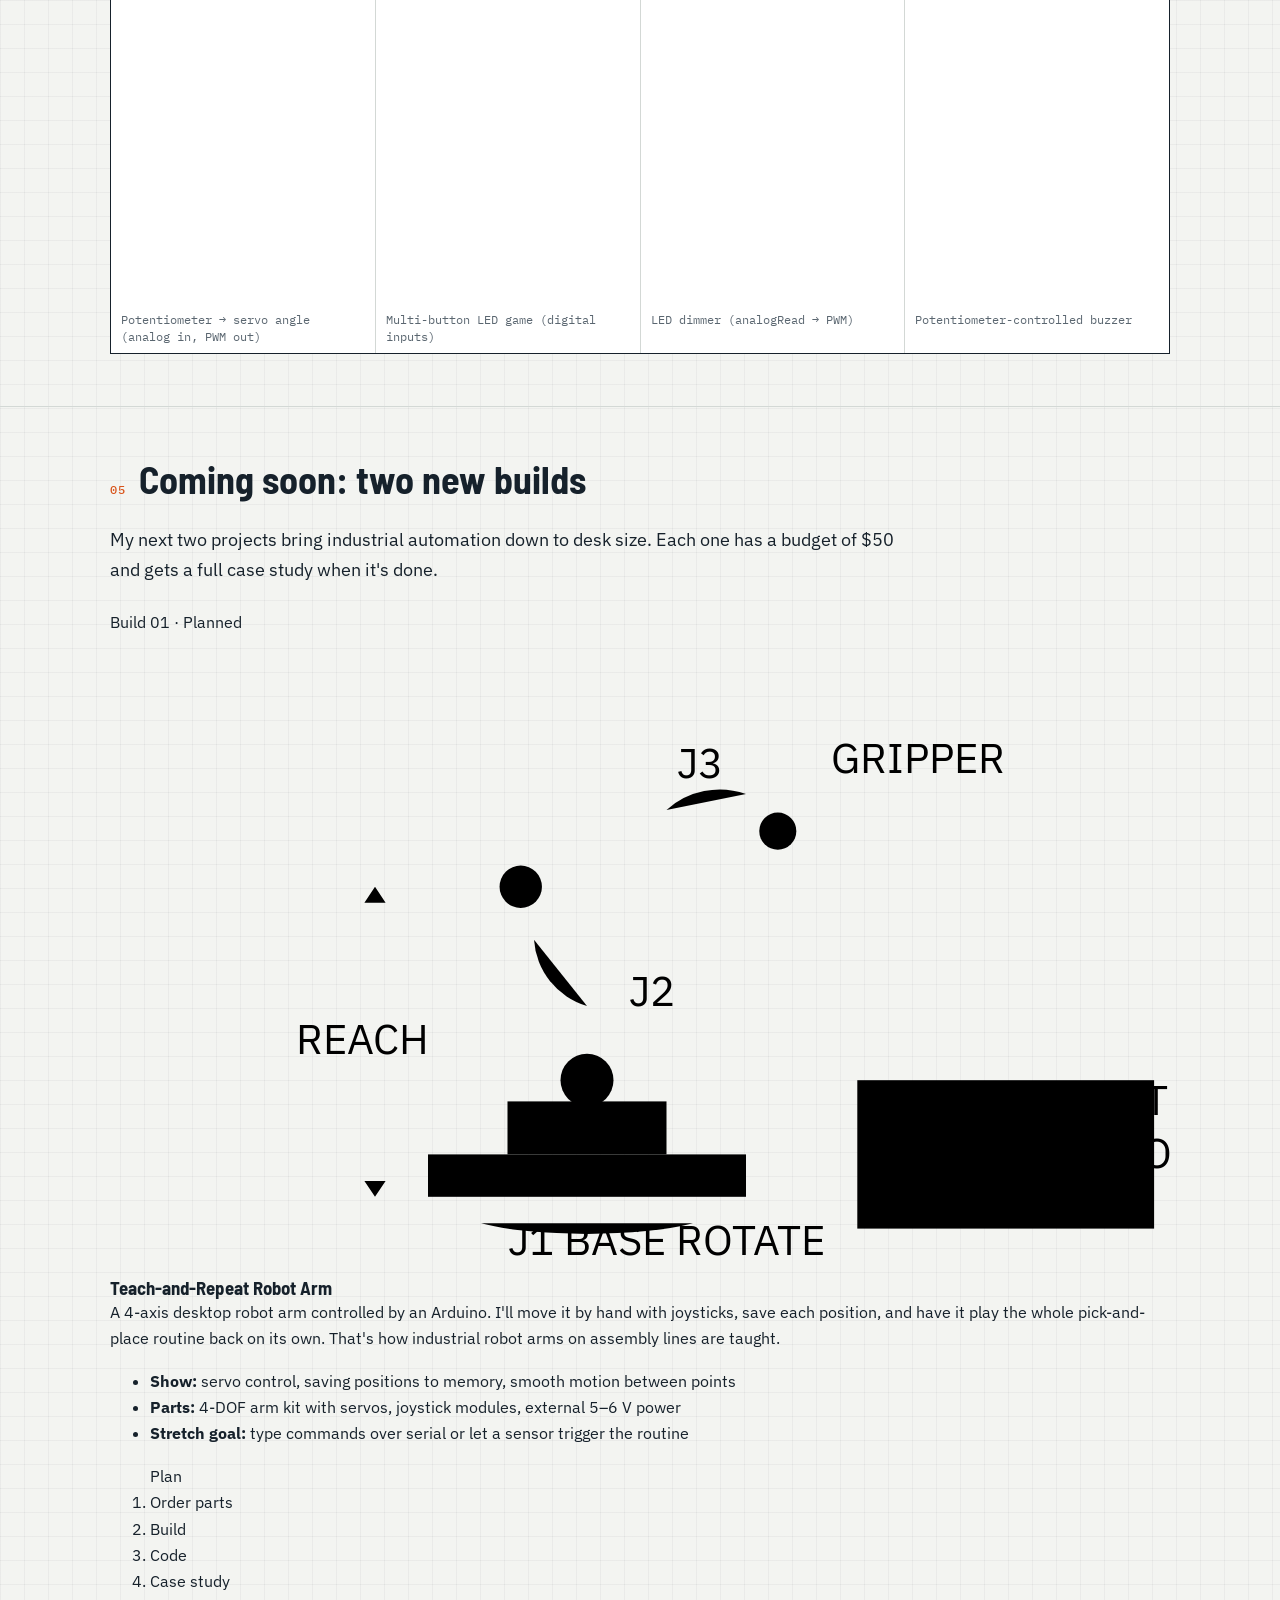
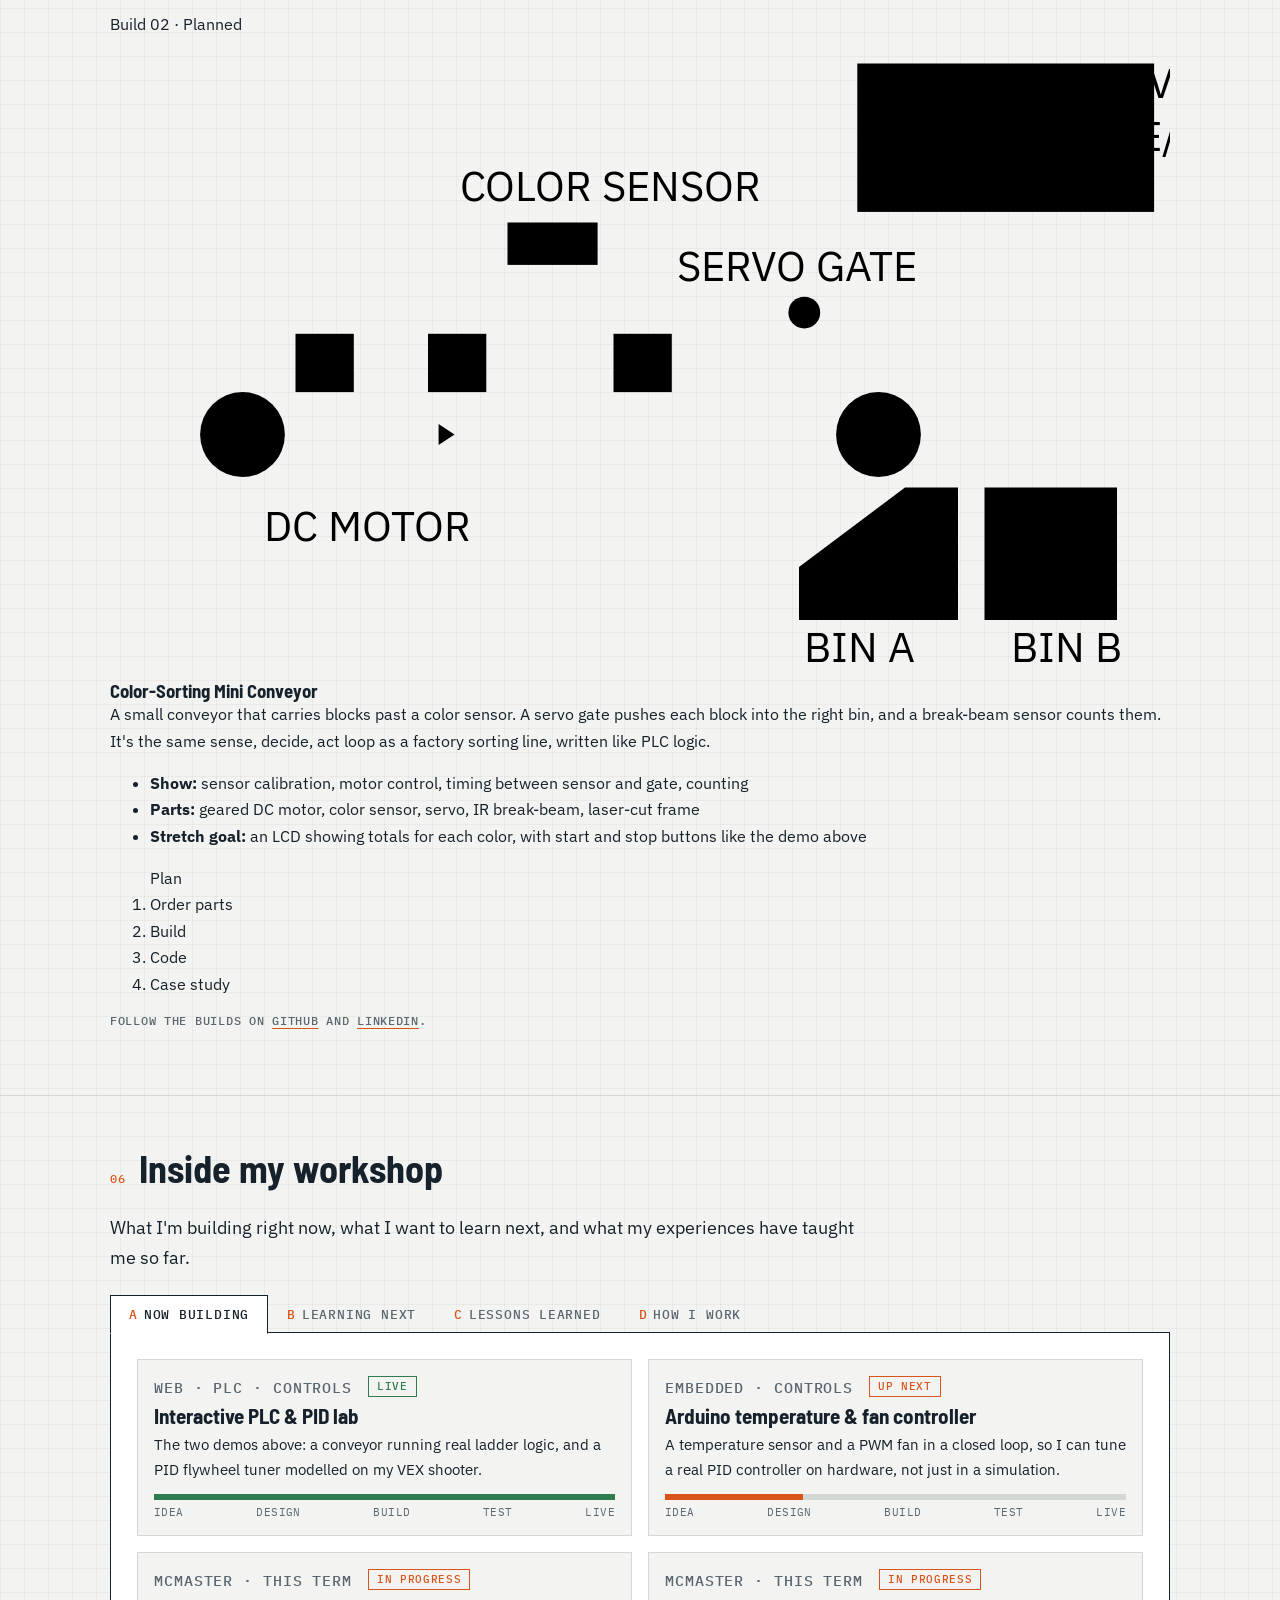
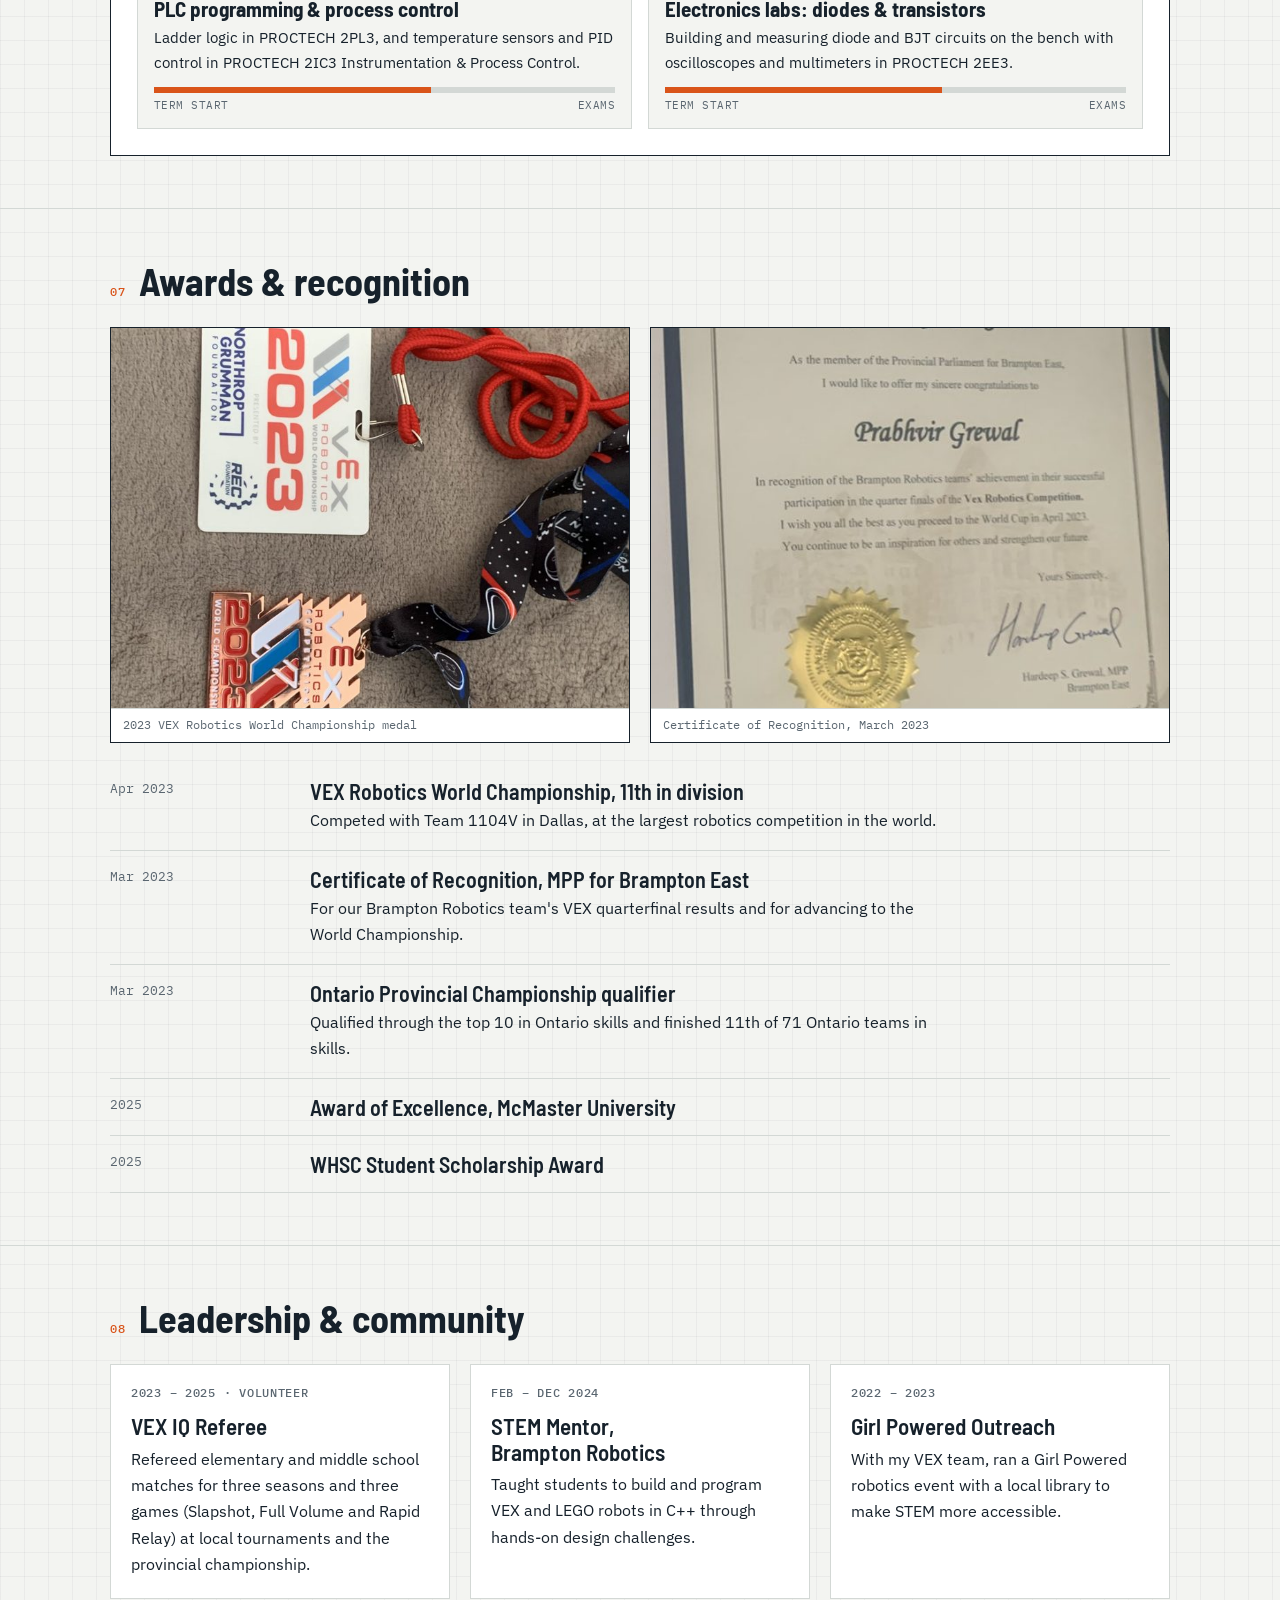
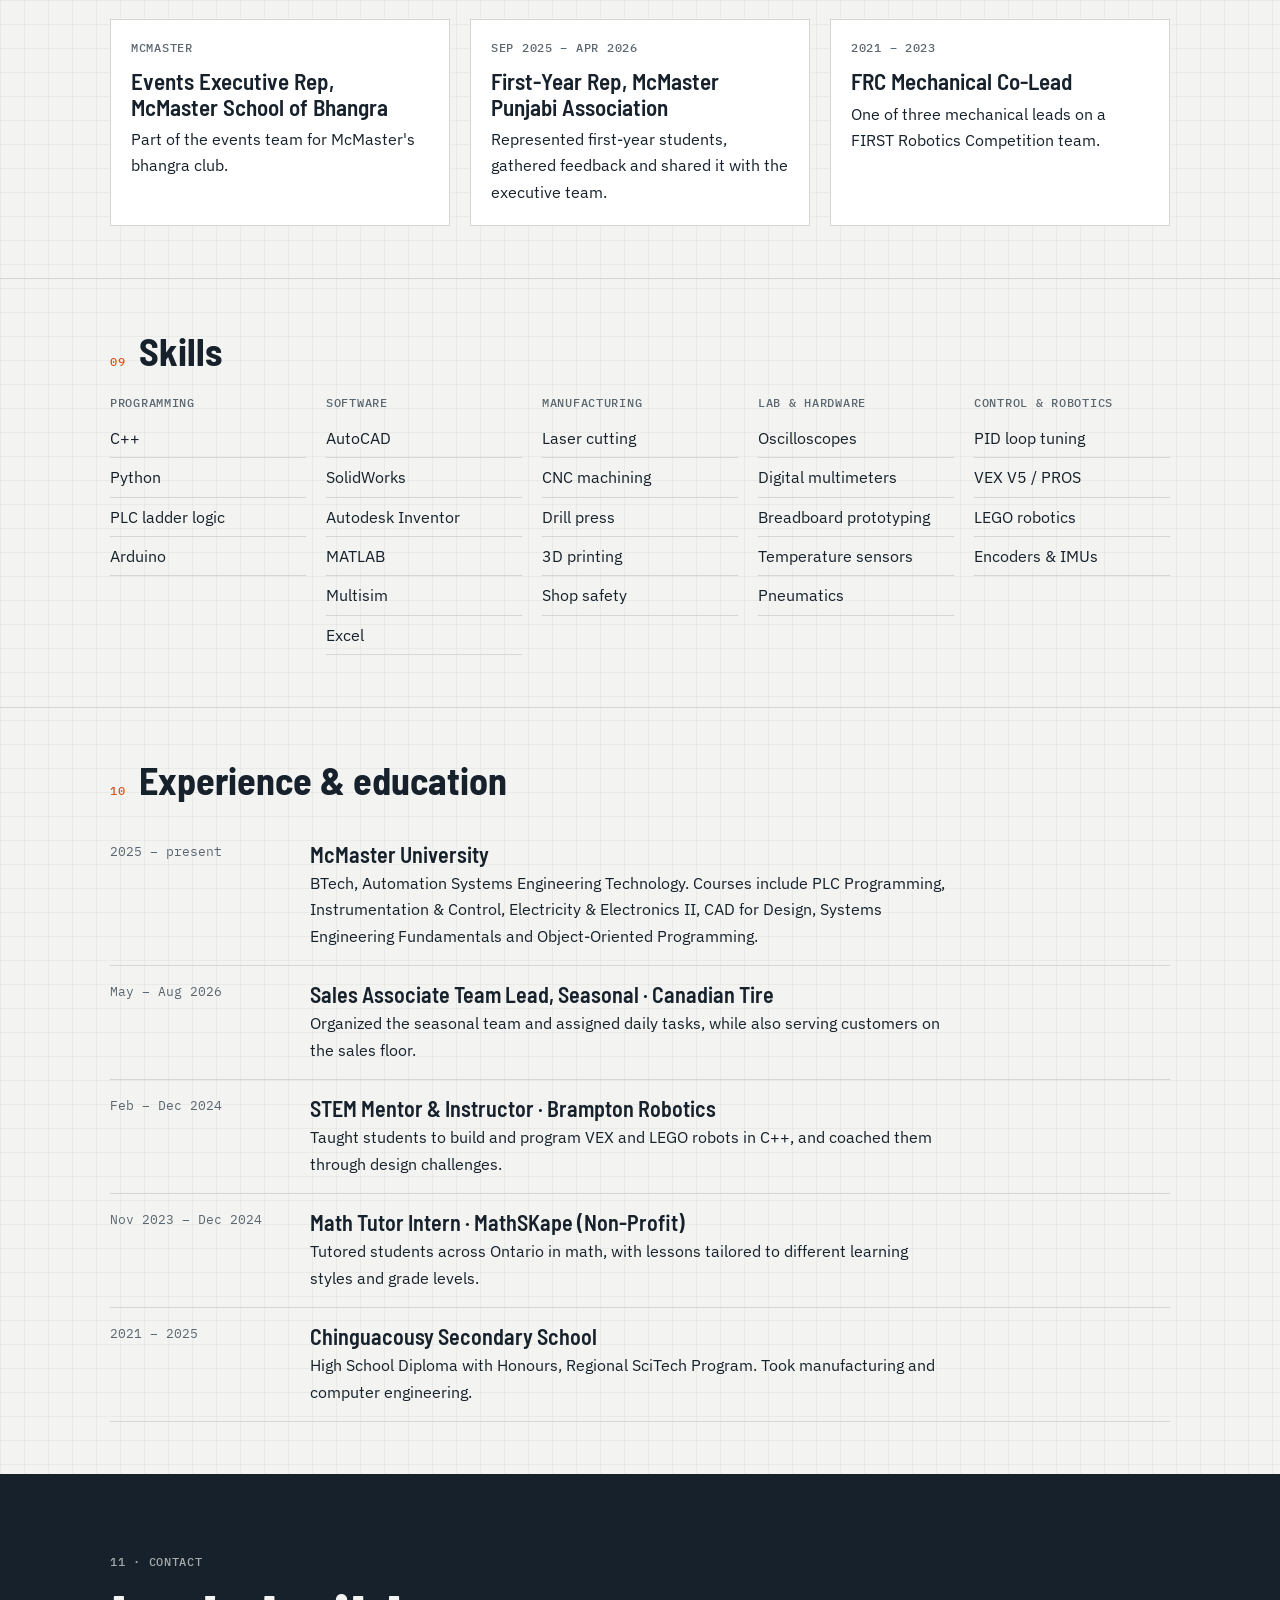
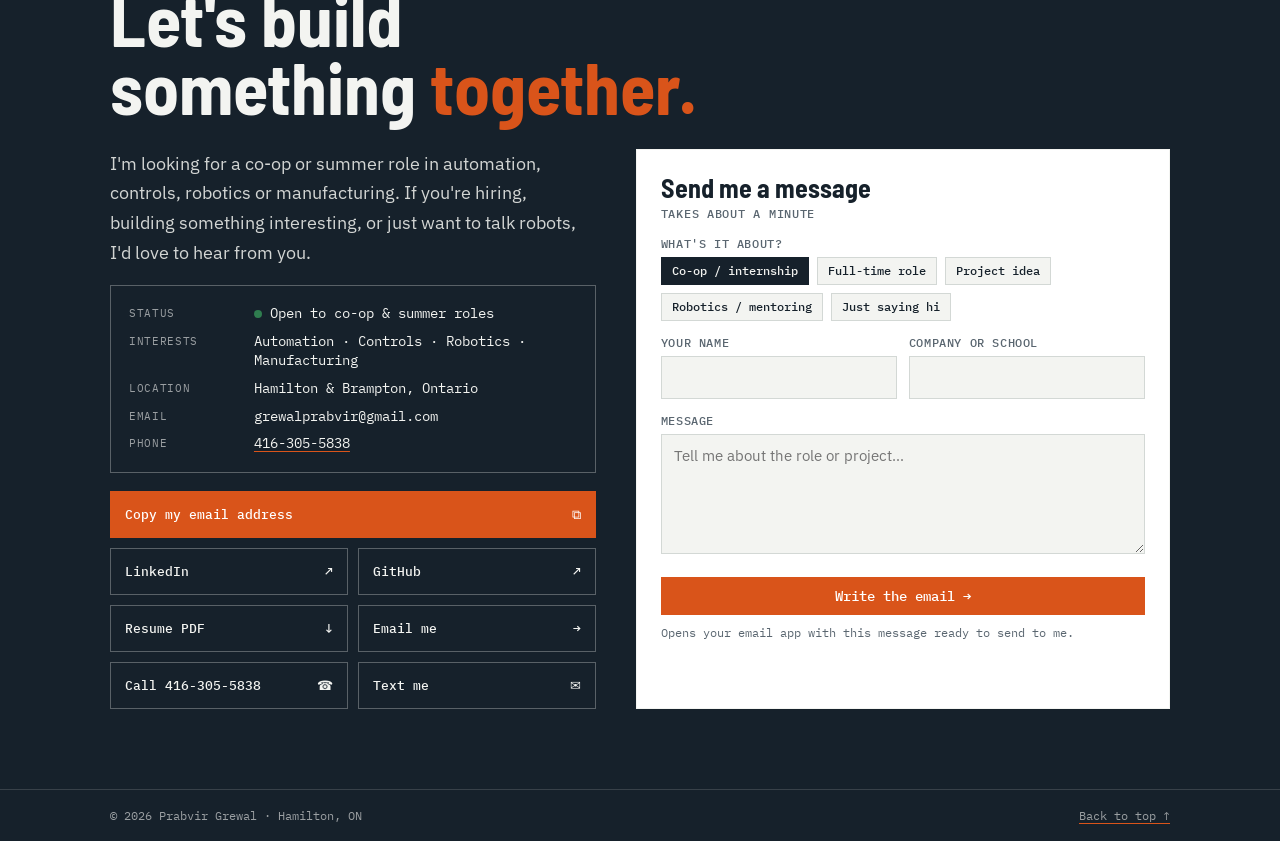
==== commit f2f83656: "Add PLC conveyor lab, upcoming builds and phone number" ====
--- a/index.html
+++ b/index.html
@@ -20,8 +20,9 @@
     <a class="me" href="#top">PRABVIR GREWAL</a>
     <ul>
       <li><a href="#why">Why me</a></li>
-      <li><a href="#demo">Demo</a></li>
+      <li><a href="#demo">Lab</a></li>
       <li><a href="#projects">Projects</a></li>
+      <li><a href="#upcoming">Upcoming</a></li>
       <li><a href="#workshop">Workshop</a></li>
       <li><a href="#awards">Awards</a></li>
       <li><a href="#experience">Experience</a></li>
@@ -33,7 +34,7 @@
     </div>
   </div>
   <div class="mobile-menu" id="mobileMenu">
-    <a href="#why">Why me</a><a href="#demo">Demo</a><a href="#projects">Projects</a><a href="#workshop">Workshop</a><a href="#awards">Awards</a><a href="#leadership">Leadership</a><a href="#experience">Experience</a><a href="#contact">Contact</a>
+    <a href="#why">Why me</a><a href="#demo">Interactive lab</a><a href="#projects">Projects</a><a href="#upcoming">Upcoming</a><a href="#workshop">Workshop</a><a href="#awards">Awards</a><a href="#leadership">Leadership</a><a href="#experience">Experience</a><a href="#contact">Contact</a>
   </div>
 </nav>
 
@@ -101,9 +102,36 @@
 
 <section id="demo">
   <div class="wrap">
-    <div class="sec-head"><span class="tag">02</span><h2>Try it: tune my flywheel</h2></div>
-    <p class="lead-p" style="margin-bottom:22px;max-width:72ch">Our VEX shooter needed its flywheel to hold a steady speed, even after every shot slowed it down. This is a simplified model of that problem. Drag the sliders to tune the PID controller, then watch what happens when a disc is fired at 3 seconds.</p>
-    <div class="pid reveal">
+    <div class="sec-head"><span class="tag">02</span><h2>Interactive lab</h2></div>
+    <p class="lead-p" style="margin-bottom:22px;max-width:72ch">Don't just read about what I've learned. Try it. Run a conveyor with real PLC ladder logic, or tune the PID controller behind my VEX flywheel.</p>
+    <div class="tabs lab reveal">
+      <div role="tablist" aria-label="Interactive lab">
+        <button role="tab" id="t-plc" aria-controls="p-plc" aria-selected="true"><span class="tab-n">01</span>PLC conveyor</button>
+        <button role="tab" id="t-pid" aria-controls="p-pid" aria-selected="false" tabindex="-1"><span class="tab-n">02</span>PID flywheel</button>
+      </div>
+      <div role="tabpanel" id="p-plc" aria-labelledby="t-plc" tabindex="0">
+        <div class="plc">
+          <div class="ladder">
+            <div class="panel-h"><span>Ladder logic · scanning every 10 ms</span><span class="scan" id="scanLed" aria-hidden="true"></span></div>
+            <div class="ladder-scroll"><svg id="ladder" viewBox="0 0 590 365" role="img" aria-label="Ladder logic diagram for a conveyor with start, stop, a photo-eye and a box counter"></svg></div>
+          </div>
+          <div class="machine">
+            <div class="panel-h"><span>Conveyor line</span><span id="plcState">STOPPED</span></div>
+            <canvas id="conveyor" aria-label="Animated conveyor belt carrying boxes past a photo-eye"></canvas>
+            <div class="hmi">
+              <button type="button" class="pb go" id="btnStart" aria-label="Start button, press and release">START</button>
+              <button type="button" class="pb halt" id="btnStop" aria-label="Stop button, press and release">STOP</button>
+              <div class="lamps"><span class="lamp g" id="lampRun">RUN</span><span class="lamp r on" id="lampStop">STOP</span></div>
+              <div class="count"><small>Boxes counted</small><b id="cnt">0</b><button type="button" class="chipbtn" id="btnRes">Reset</button></div>
+            </div>
+            <p class="explain" id="plcExplain" aria-live="polite"></p>
+          </div>
+        </div>
+        <p class="tag" style="margin-top:12px">Green = contact closed or wire powered. The START and STOP buttons are momentary, like real push buttons: tap START once and see what keeps the motor running.</p>
+      </div>
+      <div role="tabpanel" id="p-pid" aria-labelledby="t-pid" tabindex="0" hidden>
+        <p style="max-width:72ch">Our VEX shooter needed its flywheel to hold a steady speed, even after every shot slowed it down. Drag the sliders to tune the PID controller, then watch what happens when a disc is fired at 3 seconds.</p>
+        <div class="pid">
       <div class="plot">
         <canvas id="pidCanvas" role="img" aria-label="Chart of flywheel speed over time compared to the target speed"></canvas>
         <div class="legend"><span><i style="background:var(--muted)"></i>Target 2400 RPM</span><span><i style="background:var(--accent)"></i>Flywheel speed</span><span><i style="background:var(--good)"></i>Motor voltage (0–12 V)</span></div>
@@ -127,6 +155,8 @@
       </div>
     </div>
     <p class="tag" style="margin-top:10px">Model: 12 V motor with electrical and flywheel lag, anti-windup on the integral. A shot drops speed by 30%.</p>
+      </div>
+    </div>
   </div>
 </section>
 
@@ -208,9 +238,87 @@
   </div>
 </section>
 
+<section id="upcoming">
+  <div class="wrap">
+    <div class="sec-head"><span class="tag">05</span><h2>Coming soon: two new builds</h2></div>
+    <p class="lead-p" style="margin-bottom:24px;max-width:72ch">My next two projects bring industrial automation down to desk size. Each one has a budget of $50 and gets a full case study when it's done.</p>
+    <div class="upcoming">
+      <article class="bp reveal">
+        <div class="blueprint">
+          <span class="bp-stamp">Build 01 · Planned</span>
+          <svg viewBox="0 0 400 240" role="img" aria-label="Blueprint sketch of a 4-axis robot arm on a base, with a gripper and dimension lines">
+            <g class="bpl">
+              <rect x="120" y="196" width="120" height="16"/><rect x="150" y="176" width="60" height="20"/>
+              <circle cx="180" cy="168" r="10"/>
+              <line x1="180" y1="168" x2="150" y2="96"/><line x1="190" y1="166" x2="160" y2="94"/>
+              <circle cx="155" cy="95" r="8"/>
+              <line x1="155" y1="95" x2="250" y2="70"/><line x1="157" y1="103" x2="252" y2="78"/>
+              <circle cx="252" cy="74" r="7"/>
+              <path d="M259 70 l26 -10 M259 78 l26 10 M285 60 l10 6 M285 88 l10 -6"/>
+            </g>
+            <g class="bpd">
+              <line x1="100" y1="212" x2="100" y2="95"/><path d="M96 101 l4 -6 l4 6 M96 206 l4 6 l4 -6"/><text x="70" y="158">REACH</text>
+              <path d="M180 140 a28 28 0 0 1 -20 -25" /><text x="196" y="140">J2</text>
+              <path d="M210 66 a30 30 0 0 1 30 -6"/><text x="214" y="54">J3</text>
+              <text x="272" y="52">GRIPPER</text>
+              <path d="M140 222 a50 10 0 0 0 80 0"/><text x="150" y="234">J1 BASE ROTATE</text>
+            </g>
+            <g class="bpt"><rect x="282" y="168" width="112" height="56"/><line x1="282" y1="186" x2="394" y2="186"/><text x="288" y="181">TEACH-REPEAT ARM</text><text x="288" y="201">4 AXES · SERVO</text><text x="288" y="216">BUDGET ≤ $50</text></g>
+          </svg>
+        </div>
+        <div class="body">
+          <h3>Teach-and-Repeat Robot Arm</h3>
+          <p>A 4-axis desktop robot arm controlled by an Arduino. I'll move it by hand with joysticks, save each position, and have it play the whole pick-and-place routine back on its own. That's how industrial robot arms on assembly lines are taught.</p>
+          <ul class="goals">
+            <li><b>Show:</b> servo control, saving positions to memory, smooth motion between points</li>
+            <li><b>Parts:</b> 4-DOF arm kit with servos, joystick modules, external 5–6 V power</li>
+            <li><b>Stretch goal:</b> type commands over serial or let a sensor trigger the routine</li>
+          </ul>
+          <ol class="road" aria-label="Progress"><li class="now">Plan</li><li>Order parts</li><li>Build</li><li>Code</li><li>Case study</li></ol>
+        </div>
+      </article>
+      <article class="bp reveal">
+        <div class="blueprint">
+          <span class="bp-stamp">Build 02 · Planned</span>
+          <svg viewBox="0 0 400 240" role="img" aria-label="Blueprint sketch of a small conveyor with a color sensor, a servo diverter gate and two sorting bins">
+            <g class="bpl">
+              <circle cx="50" cy="150" r="16"/><circle cx="290" cy="150" r="16"/>
+              <line x1="50" y1="134" x2="290" y2="134"/><line x1="50" y1="166" x2="290" y2="166"/>
+              <rect x="70" y="112" width="22" height="22"/><rect x="120" y="112" width="22" height="22" class="fillA"/><rect x="190" y="112" width="22" height="22"/>
+              <rect x="150" y="70" width="34" height="16"/><line x1="167" y1="86" x2="167" y2="104" class="beam"/>
+              <circle cx="262" cy="104" r="6"/><line x1="262" y1="104" x2="238" y2="122"/>
+              <path d="M300 170 l20 0 l0 50 l-60 0 l0 -20"/><path d="M330 170 l50 0 l0 50 l-50 0 z"/>
+              <line x1="50" y1="166" x2="50" y2="200"/><line x1="290" y1="166" x2="290" y2="200"/><line x1="36" y1="200" x2="304" y2="200"/>
+            </g>
+            <g class="bpd">
+              <text x="132" y="62">COLOR SENSOR</text>
+              <text x="214" y="92">SERVO GATE</text>
+              <text x="58" y="190">DC MOTOR</text>
+              <text x="262" y="236">BIN A</text><text x="340" y="236">BIN B</text>
+              <path d="M90 150 l40 0 M124 146 l6 4 l-6 4"/>
+            </g>
+            <g class="bpt"><rect x="282" y="10" width="112" height="56"/><line x1="282" y1="28" x2="394" y2="28"/><text x="288" y="23">SORTING CONVEYOR</text><text x="288" y="43">SENSE/DECIDE/ACT</text><text x="288" y="58">BUDGET ≤ $50</text></g>
+          </svg>
+        </div>
+        <div class="body">
+          <h3>Color-Sorting Mini Conveyor</h3>
+          <p>A small conveyor that carries blocks past a color sensor. A servo gate pushes each block into the right bin, and a break-beam sensor counts them. It's the same sense, decide, act loop as a factory sorting line, written like PLC logic.</p>
+          <ul class="goals">
+            <li><b>Show:</b> sensor calibration, motor control, timing between sensor and gate, counting</li>
+            <li><b>Parts:</b> geared DC motor, color sensor, servo, IR break-beam, laser-cut frame</li>
+            <li><b>Stretch goal:</b> an LCD showing totals for each color, with start and stop buttons like the demo above</li>
+          </ul>
+          <ol class="road" aria-label="Progress"><li class="now">Plan</li><li>Order parts</li><li>Build</li><li>Code</li><li>Case study</li></ol>
+        </div>
+      </article>
+    </div>
+    <p class="tag" style="margin-top:16px">Follow the builds on <a href="https://github.com/prabvirgrewal">GitHub</a> and <a href="https://www.linkedin.com/in/prabvirgrewal">LinkedIn</a>.</p>
+  </div>
+</section>
+
 <section id="workshop">
   <div class="wrap">
-    <div class="sec-head"><span class="tag">05</span><h2>Inside my workshop</h2></div>
+    <div class="sec-head"><span class="tag">06</span><h2>Inside my workshop</h2></div>
     <p class="lead-p" style="margin-bottom:22px;max-width:70ch">What I'm building right now, what I want to learn next, and what my experiences have taught me so far.</p>
     <div class="tabs reveal">
       <div role="tablist" aria-label="Workshop">
@@ -223,9 +331,9 @@
       <div role="tabpanel" id="p-now" aria-labelledby="t-now" tabindex="0">
         <div class="now">
           <div class="item">
-            <p class="tag">Software · Controls <span class="pill done">Live</span></p>
-            <h4>PID flywheel simulator</h4>
-            <p>The interactive demo above. It models a motor with voltage limits and lag, so tuning feels like the real VEX flywheel.</p>
+            <p class="tag">Web · PLC · Controls <span class="pill done">Live</span></p>
+            <h4>Interactive PLC &amp; PID lab</h4>
+            <p>The two demos above: a conveyor running real ladder logic, and a PID flywheel tuner modelled on my VEX shooter.</p>
             <div class="meter live"><span style="width:100%"></span></div>
             <div class="steplabel"><span>Idea</span><span>Design</span><span>Build</span><span>Test</span><span>Live</span></div>
           </div>
@@ -292,7 +400,7 @@
 
 <section id="awards">
   <div class="wrap">
-    <div class="sec-head"><span class="tag">06</span><h2>Awards &amp; recognition</h2></div>
+    <div class="sec-head"><span class="tag">07</span><h2>Awards &amp; recognition</h2></div>
     <div class="grid2" style="margin-bottom:20px">
       <figure class="wide" style="margin:0"><img src="img/worlds-medal.jpg" alt="2023 VEX Robotics World Championship medal and badge" loading="lazy" style="max-height:380px;object-fit:cover"><figcaption>2023 VEX Robotics World Championship medal</figcaption></figure>
       <figure class="wide" style="margin:0"><img src="img/certificate.jpg" alt="Certificate of Recognition from the MPP for Brampton East" loading="lazy" style="max-height:380px;object-fit:cover"><figcaption>Certificate of Recognition, March 2023</figcaption></figure>
@@ -309,7 +417,7 @@
 
 <section id="leadership">
   <div class="wrap">
-    <div class="sec-head"><span class="tag">07</span><h2>Leadership &amp; community</h2></div>
+    <div class="sec-head"><span class="tag">08</span><h2>Leadership &amp; community</h2></div>
     <div class="grid3">
       <div class="card reveal"><p class="tag">2023 – 2025 · Volunteer</p><h3>VEX IQ Referee</h3><p>Refereed elementary and middle school matches for three seasons and three games (Slapshot, Full Volume and Rapid Relay) at local tournaments and the provincial championship.</p></div>
       <div class="card reveal"><p class="tag">Feb – Dec 2024</p><h3>STEM Mentor, Brampton Robotics</h3><p>Taught students to build and program VEX and LEGO robots in C++ through hands-on design challenges.</p></div>
@@ -323,7 +431,7 @@
 
 <section id="skills">
   <div class="wrap">
-    <div class="sec-head"><span class="tag">08</span><h2>Skills</h2></div>
+    <div class="sec-head"><span class="tag">09</span><h2>Skills</h2></div>
     <div class="skills">
       <div><h3>Programming</h3><ul><li>C++</li><li>Python</li><li>PLC ladder logic</li><li>Arduino</li></ul></div>
       <div><h3>Software</h3><ul><li>AutoCAD</li><li>SolidWorks</li><li>Autodesk Inventor</li><li>MATLAB</li><li>Multisim</li><li>Excel</li></ul></div>
@@ -336,7 +444,7 @@
 
 <section id="experience">
   <div class="wrap">
-    <div class="sec-head"><span class="tag">09</span><h2>Experience &amp; education</h2></div>
+    <div class="sec-head"><span class="tag">10</span><h2>Experience &amp; education</h2></div>
     <ul class="tl">
       <li><div class="when">2025 – present</div><div><h3>McMaster University</h3><p>BTech, Automation Systems Engineering Technology. Courses include PLC Programming, Instrumentation &amp; Control, Electricity &amp; Electronics II, CAD for Design, Systems Engineering Fundamentals and Object-Oriented Programming.</p></div></li>
       <li><div class="when">May – Aug 2026</div><div><h3>Sales Associate Team Lead, Seasonal · Canadian Tire</h3><p>Organized the seasonal team and assigned daily tasks, while also serving customers on the sales floor.</p></div></li>
@@ -350,7 +458,7 @@
 
 <section class="contact" id="contact" aria-labelledby="contact-h">
   <div class="wrap">
-    <p class="tag">10 · Contact</p>
+    <p class="tag">11 · Contact</p>
     <h2 id="contact-h">Let's build<br>something <span>together.</span></h2>
     <div class="grid">
       <div>
@@ -361,6 +469,7 @@
             <dt>Interests</dt><dd>Automation · Controls · Robotics · Manufacturing</dd>
             <dt>Location</dt><dd>Hamilton &amp; Brampton, Ontario</dd>
             <dt>Email</dt><dd>grewalprabvir@gmail.com</dd>
+            <dt>Phone</dt><dd><a href="tel:+14163055838">416-305-5838</a></dd>
           </dl>
         </div>
         <div class="quick">
@@ -369,6 +478,8 @@
           <a href="https://github.com/prabvirgrewal">GitHub <span aria-hidden="true">↗</span></a>
           <a href="Prabvir_Grewal_Resume.pdf">Resume PDF <span aria-hidden="true">↓</span></a>
           <a href="mailto:grewalprabvir@gmail.com">Email me <span aria-hidden="true">→</span></a>
+          <a href="tel:+14163055838">Call 416-305-5838 <span aria-hidden="true">☎</span></a>
+          <a href="sms:+14163055838">Text me <span aria-hidden="true">✉</span></a>
         </div>
       </div>
       <form class="msg" id="msgForm" novalidate>
@@ -419,10 +530,12 @@
 /* reveal */
 if('IntersectionObserver' in window){const io=new IntersectionObserver(es=>es.forEach(e=>{if(e.isIntersecting){e.target.classList.add('in');io.unobserve(e.target)}}),{threshold:.12});$$('.reveal').forEach(el=>io.observe(el))}else $$('.reveal').forEach(el=>el.classList.add('in'));
 
-/* tabs */
-const tabs=$$('[role=tab]');
-function sel(t){tabs.forEach(x=>{const on=x===t;x.setAttribute('aria-selected',on);x.tabIndex=on?0:-1;document.getElementById(x.getAttribute('aria-controls')).hidden=!on})}
-tabs.forEach((t,i)=>{t.addEventListener('click',()=>sel(t));t.addEventListener('keydown',e=>{let j=null;if(e.key==='ArrowRight')j=(i+1)%tabs.length;if(e.key==='ArrowLeft')j=(i-1+tabs.length)%tabs.length;if(e.key==='Home')j=0;if(e.key==='End')j=tabs.length-1;if(j!==null){e.preventDefault();tabs[j].focus();sel(tabs[j])}})});
+/* tabs (scoped per tablist) */
+$$('[role=tablist]').forEach(list=>{
+  const tabs=[...list.querySelectorAll('[role=tab]')];
+  const sel=t=>{tabs.forEach(x=>{const on=x===t;x.setAttribute('aria-selected',on);x.tabIndex=on?0:-1;document.getElementById(x.getAttribute('aria-controls')).hidden=!on});dispatchEvent(new Event('resize'))};
+  tabs.forEach((t,i)=>{t.addEventListener('click',()=>sel(t));t.addEventListener('keydown',e=>{let j=null;if(e.key==='ArrowRight')j=(i+1)%tabs.length;if(e.key==='ArrowLeft')j=(i-1+tabs.length)%tabs.length;if(e.key==='Home')j=0;if(e.key==='End')j=tabs.length-1;if(j!==null){e.preventDefault();tabs[j].focus();sel(tabs[j])}})});
+});
 
 /* filters */
 $$('.filters .chipbtn').forEach(b=>b.addEventListener('click',()=>{
@@ -443,6 +556,102 @@
   location.href=`mailto:${EMAIL}?subject=${encodeURIComponent(subject)}&body=${encodeURIComponent(body)}`;
   $('#formNote').textContent='Your email app should open now. If it doesn\'t, copy my email address and write to me directly.';
 });
+
+
+/* ===== PLC conveyor ===== */
+(function(){
+const svg=$('#ladder'),L=34,R=566;
+const W=(x1,x2,y,id)=>`<line class="w" data-p="${id}" x1="${x1}" y1="${y}" x2="${x2}" y2="${y}"/>`;
+const V=(x,y1,y2,id)=>`<line class="w" data-p="${id}" x1="${x}" y1="${y1}" x2="${x}" y2="${y2}"/>`;
+const C=(cx,y,tag,sub,nc,key)=>`<g class="ct" data-c="${key}"><rect class="hl" x="${cx-16}" y="${y-16}" width="32" height="32"/><line x1="${cx-13}" y1="${y-14}" x2="${cx-13}" y2="${y+14}"/><line x1="${cx+13}" y1="${y-14}" x2="${cx+13}" y2="${y+14}"/>${nc?`<line x1="${cx-9}" y1="${y+12}" x2="${cx+9}" y2="${y-12}"/>`:''}<text x="${cx}" y="${y-22}">${tag}</text><text class="sub" x="${cx}" y="${y+28}">${sub}</text></g>`;
+const K=(cx,y,tag,sub,key)=>`<g class="cl" data-c="${key}"><rect class="hl" x="${cx-16}" y="${y-16}" width="32" height="32"/><path d="M${cx-6} ${y-14} A18 18 0 0 0 ${cx-6} ${y+14}"/><path d="M${cx+6} ${y-14} A18 18 0 0 1 ${cx+6} ${y+14}"/><text x="${cx}" y="${y-22}">${tag}</text><text class="sub" x="${cx}" y="${y+28}">${sub}</text></g>`;
+const RN=(y,n)=>`<text class="rn" x="2" y="${y+4}">${n}</text>`;
+let g=`<line class="rail" x1="${L}" y1="14" x2="${L}" y2="355"/><line class="rail" x1="${R}" y1="14" x2="${R}" y2="355"/>`;
+// rung 0: (START || M) && !STOP -> M
+let y=52,y2=118;
+g+=RN(y,'000')+W(L,87,y,'hot')+C(100,y,'START','I:0/0',0,'start')+W(113,190,y,'r0s')
+ +V(60,y,y2,'hot')+W(60,87,y2,'hot')+C(100,y2,'M','seal-in',0,'m')+W(113,190,y2,'r0m')+V(190,y2,y,'r0m')
+ +W(190,277,y,'r0j')+C(290,y,'STOP','I:0/1',1,'stopc')+W(303,464,y,'r0o')+K(480,y,'M','O:0/0 motor','mcoil')+W(496,R,y,'r0o');
+// rung 1: M -> RUN lamp
+y=192;g+=RN(y,'001')+W(L,87,y,'hot')+C(100,y,'M','motor on',0,'m')+W(113,464,y,'r1')+K(480,y,'RUN','O:0/1 lamp','run');
+// rung 2: PE && M -> CTU
+y=262;g+=RN(y,'002')+W(L,87,y,'hot')+C(100,y,'PE','I:0/2 eye',0,'pe')+W(113,187,y,'r2a')+C(200,y,'M','motor on',0,'m')+W(213,440,y,'r2b')
+ +`<g class="ctu" data-c="ctu"><rect x="440" y="${y-24}" width="82" height="48"/><text x="481" y="${y-8}">CTU C5:0</text><text class="sub" x="481" y="${y+12}" id="accTxt">ACC 0</text></g>`+W(522,R,y,'r2b');
+// rung 3: !M -> STOP lamp
+y=330;g+=RN(y,'003')+W(L,87,y,'hot')+C(100,y,'M','motor on',1,'mnc')+W(113,464,y,'r3')+K(480,y,'STOPPED','O:0/2 lamp','stoplamp');
+svg.innerHTML=g;
+
+const st={start:false,stop:false,M:false,pe:false,prevCnt:false,count:0,ever:false,boxes:[],spawn:0,belt:0};
+const set=(sel,on)=>svg.querySelectorAll(sel).forEach(e=>e.classList.toggle('on',!!on));
+function scan(){
+  const j=st.start||st.M; const out=j&&!st.stop; const wasM=st.M; st.M=out;
+  const cnt=st.pe&&st.M; if(cnt&&!st.prevCnt)st.count++; st.prevCnt=cnt;
+  if(st.M&&!wasM)st.ever=true;
+  set('[data-p=hot]',1);set('[data-c=start],[data-p=r0s]',st.start);set('[data-c=m],[data-p=r0m]',st.M);
+  set('[data-p=r0j]',j);set('[data-c=stopc]',!st.stop);set('[data-p=r0o],[data-c=mcoil]',out);
+  set('[data-p=r1],[data-c=run]',st.M);set('[data-c=pe],[data-p=r2a]',st.pe);set('[data-p=r2b],[data-c=ctu]',cnt);
+  set('[data-c=mnc],[data-p=r3],[data-c=stoplamp]',!st.M);
+  $('#accTxt').textContent='ACC '+st.count;$('#cnt').textContent=st.count;
+  $('#lampRun').classList.toggle('on',st.M);$('#lampStop').classList.toggle('on',!st.M);
+  const ps=$('#plcState');ps.textContent=st.M?'RUNNING':'STOPPED';ps.classList.toggle('run',st.M);
+  let t;
+  if(st.stop) t='STOP is pressed. It is a normally-closed contact, so pressing it opens rung 000 and breaks the seal-in. The motor drops out.';
+  else if(st.start&&!st.M) t='START is held…';
+  else if(st.start) t='START is held. Rung 000 is powered through START, so the motor coil M turns on.';
+  else if(st.M&&st.pe) t='A box is breaking the photo-eye beam. Rung 002 is true, so the up-counter adds one, but only on the rising edge, not every scan.';
+  else if(st.M) t='You let go of START, and the motor kept running. That\'s a seal-in circuit: the M contact on the lower branch holds its own coil on. Press STOP to break it.';
+  else if(st.ever) t='Stopped. M is off, so the normally-closed M contact on rung 003 turns the STOPPED lamp on. Press START to run again.';
+  else t='Tap START to run the conveyor. Watch the ladder: green shows which contacts are closed and where power flows.';
+  const ex=$('#plcExplain');if(ex.textContent!==t)ex.textContent=t;
+}
+const cv=$('#conveyor'),cx=cv.getContext('2d');let last=performance.now(),acc=0,blink=0;
+function frame(now){
+  const dt=Math.min(.05,(now-last)/1000);last=now;
+  const r=cv.getBoundingClientRect();
+  if(r.width>0){
+    const dpr=devicePixelRatio||1;if(cv.width!==Math.round(r.width*dpr)){cv.width=Math.round(r.width*dpr);cv.height=Math.round(r.height*dpr)}
+    cx.setTransform(dpr,0,0,dpr,0,0);
+    const w=r.width,h=r.height,css=getComputedStyle(document.documentElement),c=n=>css.getPropertyValue(n).trim();
+    const speed=w*0.16,beltY=h*.62,eyeX=w*.68,size=Math.max(22,Math.min(34,w*.06));
+    if(st.M){st.belt=(st.belt+speed*dt)%24;st.spawn-=dt;
+      if(st.spawn<=0){st.boxes.push({x:-size,hue:Math.random()<.5?0:1});st.spawn=1.4+Math.random()*.8}
+      st.boxes.forEach(b=>b.x+=speed*dt)}
+    st.boxes=st.boxes.filter(b=>b.x<w+10);
+    st.pe=st.boxes.some(b=>b.x<eyeX&&b.x+size>eyeX);
+    cx.clearRect(0,0,w,h);
+    // frame & belt
+    cx.fillStyle=c('--panel');cx.fillRect(0,0,w,h);
+    cx.strokeStyle=c('--ink');cx.lineWidth=2;
+    cx.beginPath();cx.roundRect?cx.roundRect(16,beltY,w-32,18,9):cx.rect(16,beltY,w-32,18);cx.stroke();
+    cx.strokeStyle=c('--muted');cx.lineWidth=1.5;
+    for(let x=16-24+st.belt;x<w-16;x+=24){if(x>18){cx.beginPath();cx.moveTo(x,beltY+3);cx.lineTo(x,beltY+15);cx.stroke()}}
+    [[25,beltY+9],[w-25,beltY+9]].forEach(([x,y])=>{cx.beginPath();cx.arc(x,y,7,0,7);cx.stroke()});
+    cx.fillStyle=c('--muted');cx.fillRect(30,beltY+18,6,h-beltY-26);cx.fillRect(w-36,beltY+18,6,h-beltY-26);
+    // motor
+    cx.fillStyle=st.M?'#3CD27A':c('--rule');cx.strokeStyle=c('--ink');cx.fillRect(8,beltY+26,26,20);cx.strokeRect(8,beltY+26,26,20);
+    cx.fillStyle=c('--muted');cx.font='10px "IBM Plex Mono",monospace';cx.fillText('MOTOR M',40,beltY+40);
+    // boxes
+    st.boxes.forEach(b=>{cx.fillStyle=b.hue?'#C98A4B':'#B7793D';cx.fillRect(b.x,beltY-size,size,size);cx.strokeStyle=c('--ink');cx.lineWidth=1.5;cx.strokeRect(b.x,beltY-size,size,size);cx.beginPath();cx.moveTo(b.x+size/2,beltY-size);cx.lineTo(b.x+size/2,beltY-size+size*.35);cx.stroke()});
+    // photo eye
+    cx.fillStyle=c('--ink');cx.fillRect(eyeX-6,beltY-size-34,12,14);cx.fillRect(eyeX-6,beltY-4,12,4);
+    cx.strokeStyle=st.pe?'#FF5340':'rgba(255,83,64,.45)';cx.setLineDash(st.pe?[]:[4,4]);cx.lineWidth=st.pe?3:1.5;
+    cx.beginPath();cx.moveTo(eyeX,beltY-size-20);cx.lineTo(eyeX,beltY-4);cx.stroke();cx.setLineDash([]);
+    cx.fillStyle=st.pe?'#FF5340':c('--muted');cx.fillText(st.pe?'PE: BLOCKED':'PE: CLEAR',eyeX+10,beltY-size-24);
+  }
+  acc+=dt;if(acc>=.01){acc=0;scan();if(++blink%20===0)$('#scanLed').classList.toggle('blink')}
+  requestAnimationFrame(frame);
+}
+function hold(btn,key){
+  const dn=e=>{e.preventDefault();st[key]=true;btn.classList.add('down')},up=()=>{st[key]=false;btn.classList.remove('down')};
+  btn.addEventListener('pointerdown',dn);['pointerup','pointerleave','pointercancel'].forEach(ev=>btn.addEventListener(ev,up));
+  btn.addEventListener('keydown',e=>{if(e.key===' '||e.key==='Enter'){if(!st[key])dn(e)}});btn.addEventListener('keyup',e=>{if(e.key===' '||e.key==='Enter')up()});
+  // quick taps: make sure the press lasts at least two scans
+  btn.addEventListener('click',()=>{if(!st[key]){st[key]=true;setTimeout(()=>{if(!btn.classList.contains('down'))st[key]=false},60)}});
+}
+hold($('#btnStart'),'start');hold($('#btnStop'),'stop');
+$('#btnRes').addEventListener('click',()=>{st.count=0});
+scan();requestAnimationFrame(frame);
+})();
 
 /* PID flywheel sim */
 const cv=$('#pidCanvas'),ctx=cv.getContext('2d');
--- a/css/site.css
+++ b/css/site.css
@@ -188,3 +188,136 @@
 pre.code{max-width:100%;overflow-x:auto}
 @media (max-width:720px){.cs-body table{display:block;overflow-x:auto;max-width:100%}}
 img,video{max-width:100%}
+
+/* ===== v3 home additions ===== */
+.skip{position:absolute;left:-999px}.skip:focus{left:12px;top:12px;z-index:50;background:var(--panel);padding:8px 12px;border:1.5px solid var(--ink)}
+#progress{position:fixed;top:0;left:0;height:3px;width:0;background:var(--accent);z-index:20}
+nav.top .right{display:flex;align-items:center;gap:14px}
+.iconbtn{border:1.5px solid var(--rule);background:var(--panel);color:var(--ink);width:36px;height:36px;display:grid;place-items:center;cursor:pointer;font:16px/1 var(--mono)}
+.iconbtn:hover{border-color:var(--ink)}
+.hire{padding:9px 14px;background:var(--accent);color:var(--accent-ink);font:500 13px/1 var(--mono);text-decoration:none;text-transform:uppercase;letter-spacing:.05em}
+.menu{display:none}
+@media (max-width:980px){nav.top ul{display:none}.menu{display:grid}}
+.mobile-menu{display:none;border-top:1px solid var(--rule);background:var(--panel)}
+.mobile-menu.open{display:block}
+.mobile-menu a{display:block;padding:12px 20px;border-bottom:1px solid var(--rule);font:500 14px var(--mono);text-transform:uppercase;text-decoration:none}
+.status{display:inline-flex;align-items:center;gap:8px;padding:6px 12px;border:1.5px solid var(--good);color:var(--good);font:500 12px/1 var(--mono);text-transform:uppercase;letter-spacing:.05em;margin-bottom:18px;background:var(--panel)}
+.dot{width:8px;height:8px;border-radius:50%;background:var(--good);box-shadow:0 0 0 0 var(--good);animation:pulse 2s infinite}
+@keyframes pulse{0%{box-shadow:0 0 0 0 color-mix(in srgb,var(--good) 60%,transparent)}70%{box-shadow:0 0 0 8px transparent}100%{box-shadow:0 0 0 0 transparent}}
+@media (prefers-reduced-motion:reduce){.dot{animation:none}}
+
+/* why hire */
+.why{display:grid;grid-template-columns:repeat(3,minmax(0,1fr));gap:20px}
+.why .card{position:relative;padding-top:26px}
+.why .num{font:700 54px/1 var(--display);color:var(--accent);display:block;margin-bottom:8px}
+.why h3{font-size:24px;margin-bottom:8px}
+.why .proof{font:12px/1.5 var(--mono);color:var(--muted);border-top:1px dashed var(--rule);padding-top:10px;margin-top:12px}
+@media (max-width:820px){.why{grid-template-columns:minmax(0,1fr)}}
+
+/* PID demo */
+.pid{display:grid;grid-template-columns:minmax(0,1.6fr) minmax(0,1fr);border:1.5px solid var(--ink);background:var(--panel)}
+.pid .plot{border-right:1px solid var(--rule);padding:16px;min-width:0}
+.pid canvas{width:100%;height:320px;display:block}
+.pid .legend{display:flex;gap:16px;flex-wrap:wrap;font:12px var(--mono);color:var(--muted);margin-top:8px}
+.pid .legend i{display:inline-block;width:18px;height:3px;vertical-align:middle;margin-right:6px}
+.pid .ctrl{padding:18px;display:flex;flex-direction:column;gap:14px}
+.pid label{display:flex;justify-content:space-between;font:500 13px var(--mono)}
+.pid label output{color:var(--accent)}
+.pid input[type=range]{width:100%;accent-color:var(--accent)}
+.pid .presets{display:flex;flex-wrap:wrap;gap:8px}
+.chipbtn{border:1.5px solid var(--rule);background:var(--paper);color:var(--ink);padding:7px 10px;font:500 12px/1 var(--mono);cursor:pointer}
+.chipbtn:hover{border-color:var(--ink)}
+.chipbtn[aria-pressed="true"]{background:var(--ink);color:var(--paper);border-color:var(--ink)}
+.metrics{display:grid;grid-template-columns:1fr 1fr;border-top:1px solid var(--rule);border-left:1px solid var(--rule)}
+.metrics div{border-right:1px solid var(--rule);border-bottom:1px solid var(--rule);padding:8px 10px}
+.metrics small{display:block;font:11px var(--mono);text-transform:uppercase;letter-spacing:.05em;color:var(--muted)}
+.metrics b{font:600 20px var(--display)}
+.metrics b.bad{color:var(--accent)} .metrics b.ok{color:var(--good)}
+.pid .verdict{font-size:14px;margin:0;min-height:44px}
+@media (max-width:860px){.pid{grid-template-columns:minmax(0,1fr)}.pid .plot{border-right:0;border-bottom:1px solid var(--rule)}.pid canvas{height:240px}}
+
+/* tabs */
+.tabs [role=tablist]{display:flex;flex-wrap:wrap;gap:0;border-bottom:1.5px solid var(--ink)}
+.tabs [role=tab]{appearance:none;border:1.5px solid transparent;border-bottom:0;background:none;color:var(--muted);padding:12px 18px;font:500 13px/1 var(--mono);text-transform:uppercase;letter-spacing:.06em;cursor:pointer;margin-bottom:-1.5px}
+.tabs [role=tab][aria-selected=true]{color:var(--ink);background:var(--panel);border-color:var(--ink);border-bottom:1.5px solid var(--panel)}
+.tabs [role=tab]:hover{color:var(--ink)}
+.tabs [role=tabpanel]{background:var(--panel);border:1.5px solid var(--ink);border-top:0;padding:26px}
+.tabs [role=tabpanel][hidden]{display:none}
+.tabs .tab-n{color:var(--accent);margin-right:6px}
+@media (max-width:640px){.tabs [role=tab]{padding:10px 12px;font-size:12px}.tabs [role=tabpanel]{padding:18px}}
+
+.now{display:grid;grid-template-columns:repeat(2,minmax(0,1fr));gap:16px}
+.now .item{border:1px solid var(--rule);padding:16px;background:var(--paper)}
+.now .item h4{font-size:21px;margin:6px 0}
+.now .item p{font-size:15px;margin:0}
+.meter{height:6px;background:var(--rule);margin-top:12px;position:relative}
+.meter span{position:absolute;inset:0 auto 0 0;background:var(--accent)}
+.meter.live span{background:var(--good)}
+.steplabel{display:flex;justify-content:space-between;font:11px var(--mono);color:var(--muted);margin-top:5px;text-transform:uppercase;letter-spacing:.04em}
+@media (max-width:720px){.now{grid-template-columns:minmax(0,1fr)}}
+
+.learn{list-style:none;margin:0;padding:0;display:grid;gap:0}
+.learn li{display:grid;grid-template-columns:180px minmax(0,1fr) 120px;gap:18px;padding:14px 0;border-bottom:1px solid var(--rule);align-items:start}
+.learn li:last-child{border-bottom:0}
+.learn b{font:600 19px/1.2 var(--display)}
+.learn p{margin:0;font-size:15px}
+.learn .lvl{font:11px var(--mono);text-transform:uppercase;letter-spacing:.05em;color:var(--muted);text-align:right}
+@media (max-width:720px){.learn li{grid-template-columns:minmax(0,1fr)}.learn .lvl{text-align:left}}
+
+.lessons{display:grid;grid-template-columns:repeat(2,minmax(0,1fr));gap:16px}
+.lesson{border-left:3px solid var(--accent);padding:4px 0 4px 16px}
+.lesson .tag{margin-bottom:4px}
+.lesson q{display:block;font:600 21px/1.25 var(--display);quotes:none;margin-bottom:6px}
+.lesson p{font-size:15px;margin:0;color:var(--muted)}
+@media (max-width:720px){.lessons{grid-template-columns:minmax(0,1fr)}}
+
+.process{display:grid;grid-template-columns:repeat(5,minmax(0,1fr));gap:0;counter-reset:p}
+.process div{border:1px solid var(--rule);margin-left:-1px;padding:16px;background:var(--paper);position:relative}
+.process div::before{counter-increment:p;content:"0" counter(p);font:500 12px var(--mono);color:var(--accent);display:block;margin-bottom:8px}
+.process h4{font-size:20px;margin-bottom:6px}
+.process p{font-size:14px;margin:0}
+@media (max-width:860px){.process{grid-template-columns:minmax(0,1fr)}.process div{margin-left:0;margin-top:-1px}}
+
+/* filter */
+.filters{display:flex;flex-wrap:wrap;gap:8px;margin:0 0 20px}
+.pcard[hidden]{display:none}
+
+/* contact */
+.contact{background:var(--ink);color:var(--paper);padding:80px 0;border-top:0}
+.contact .tag{color:color-mix(in srgb,var(--paper) 65%,transparent)}
+.contact h2{font-size:clamp(40px,6vw,72px);line-height:.95;margin-bottom:14px}
+.contact h2 span{color:var(--accent)}
+.contact .grid{display:grid;grid-template-columns:minmax(0,1fr) minmax(0,1.1fr);gap:40px;margin-top:28px}
+.contact .lead{font-size:18px;max-width:46ch;color:color-mix(in srgb,var(--paper) 85%,transparent)}
+.cbox{border:1.5px solid color-mix(in srgb,var(--paper) 30%,transparent);padding:18px;margin-top:18px}
+.cbox dl{margin:0;display:grid;grid-template-columns:auto 1fr;gap:8px 16px;font:14px/1.4 var(--mono)}
+.cbox dt{color:color-mix(in srgb,var(--paper) 60%,transparent);text-transform:uppercase;font-size:11px;letter-spacing:.06em;padding-top:2px}
+.quick{display:grid;grid-template-columns:1fr 1fr;gap:10px;margin-top:18px}
+.quick a,.quick button{display:flex;align-items:center;justify-content:space-between;gap:10px;padding:14px;border:1.5px solid color-mix(in srgb,var(--paper) 30%,transparent);background:transparent;color:var(--paper);font:500 13px var(--mono);text-decoration:none;cursor:pointer;text-align:left}
+.quick a:hover,.quick button:hover{border-color:var(--accent);color:var(--accent)}
+.quick .wide{grid-column:1/-1;background:var(--accent);border-color:var(--accent);color:var(--accent-ink)}
+.quick .wide:hover{color:var(--accent-ink);filter:brightness(1.08)}
+form.msg{background:var(--panel);color:var(--ink);padding:24px;border:1.5px solid var(--paper)}
+form.msg h3{font-size:26px;margin-bottom:4px}
+form.msg .row{display:grid;grid-template-columns:1fr 1fr;gap:12px}
+form.msg label{display:block;font:500 12px var(--mono);text-transform:uppercase;letter-spacing:.05em;color:var(--muted);margin:14px 0 6px}
+form.msg input,form.msg textarea{width:100%;padding:11px 12px;border:1.5px solid var(--rule);background:var(--paper);color:var(--ink);font:15px var(--body)}
+form.msg input:focus,form.msg textarea:focus{outline:none;border-color:var(--accent)}
+form.msg textarea{min-height:120px;resize:vertical}
+form.msg .reasons{display:flex;flex-wrap:wrap;gap:8px}
+form.msg .note{font:12px var(--mono);color:var(--muted);margin:10px 0 0}
+form.msg button[type=submit]{margin-top:16px;width:100%;justify-content:center;cursor:pointer}
+@media (max-width:860px){.contact .grid{grid-template-columns:minmax(0,1fr)}form.msg .row{grid-template-columns:minmax(0,1fr)}}
+.toast{position:fixed;bottom:24px;left:50%;transform:translateX(-50%) translateY(20px);background:var(--ink);color:var(--paper);border:1.5px solid var(--accent);padding:12px 18px;font:500 13px var(--mono);opacity:0;transition:.25s;z-index:60;pointer-events:none}
+.toast.show{opacity:1;transform:translateX(-50%)}
+footer.mini{background:var(--ink);color:color-mix(in srgb,var(--paper) 60%,transparent);border-top:1px solid color-mix(in srgb,var(--paper) 15%,transparent);padding:18px 0;font:12px var(--mono)}
+footer.mini .wrap{display:flex;justify-content:space-between;flex-wrap:wrap;gap:10px}
+footer.mini a{color:inherit}
+
+/* reveal */
+.reveal{opacity:0;transform:translateY(14px);transition:opacity .5s,transform .5s}
+.reveal.in{opacity:1;transform:none}
+@media (prefers-reduced-motion:reduce){.reveal{opacity:1;transform:none;transition:none}}
+.why .num{font-size:clamp(34px,3.6vw,46px);white-space:nowrap}
+form.msg .tag{color:var(--muted)}
+@media (max-width:520px){nav.top .me{font-size:17px;white-space:nowrap}.hire{display:none}nav.top .right{gap:8px}}
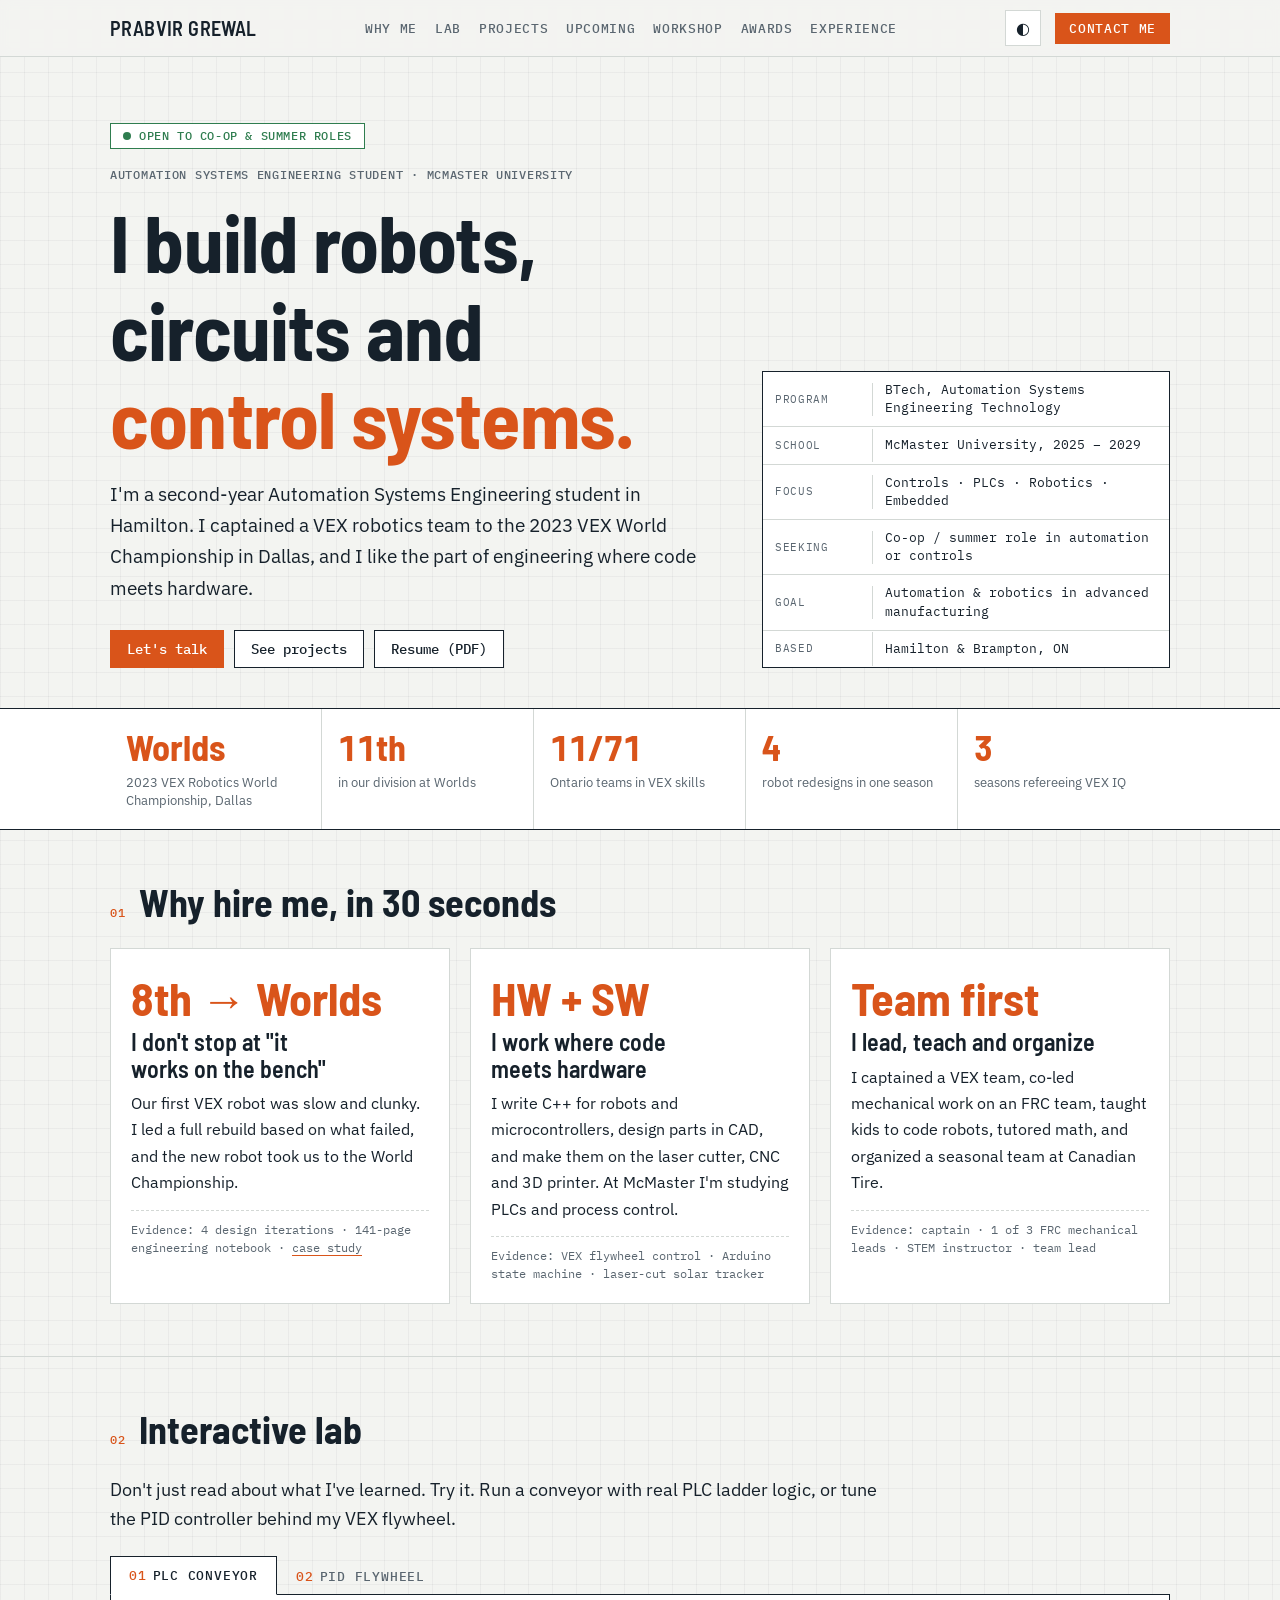
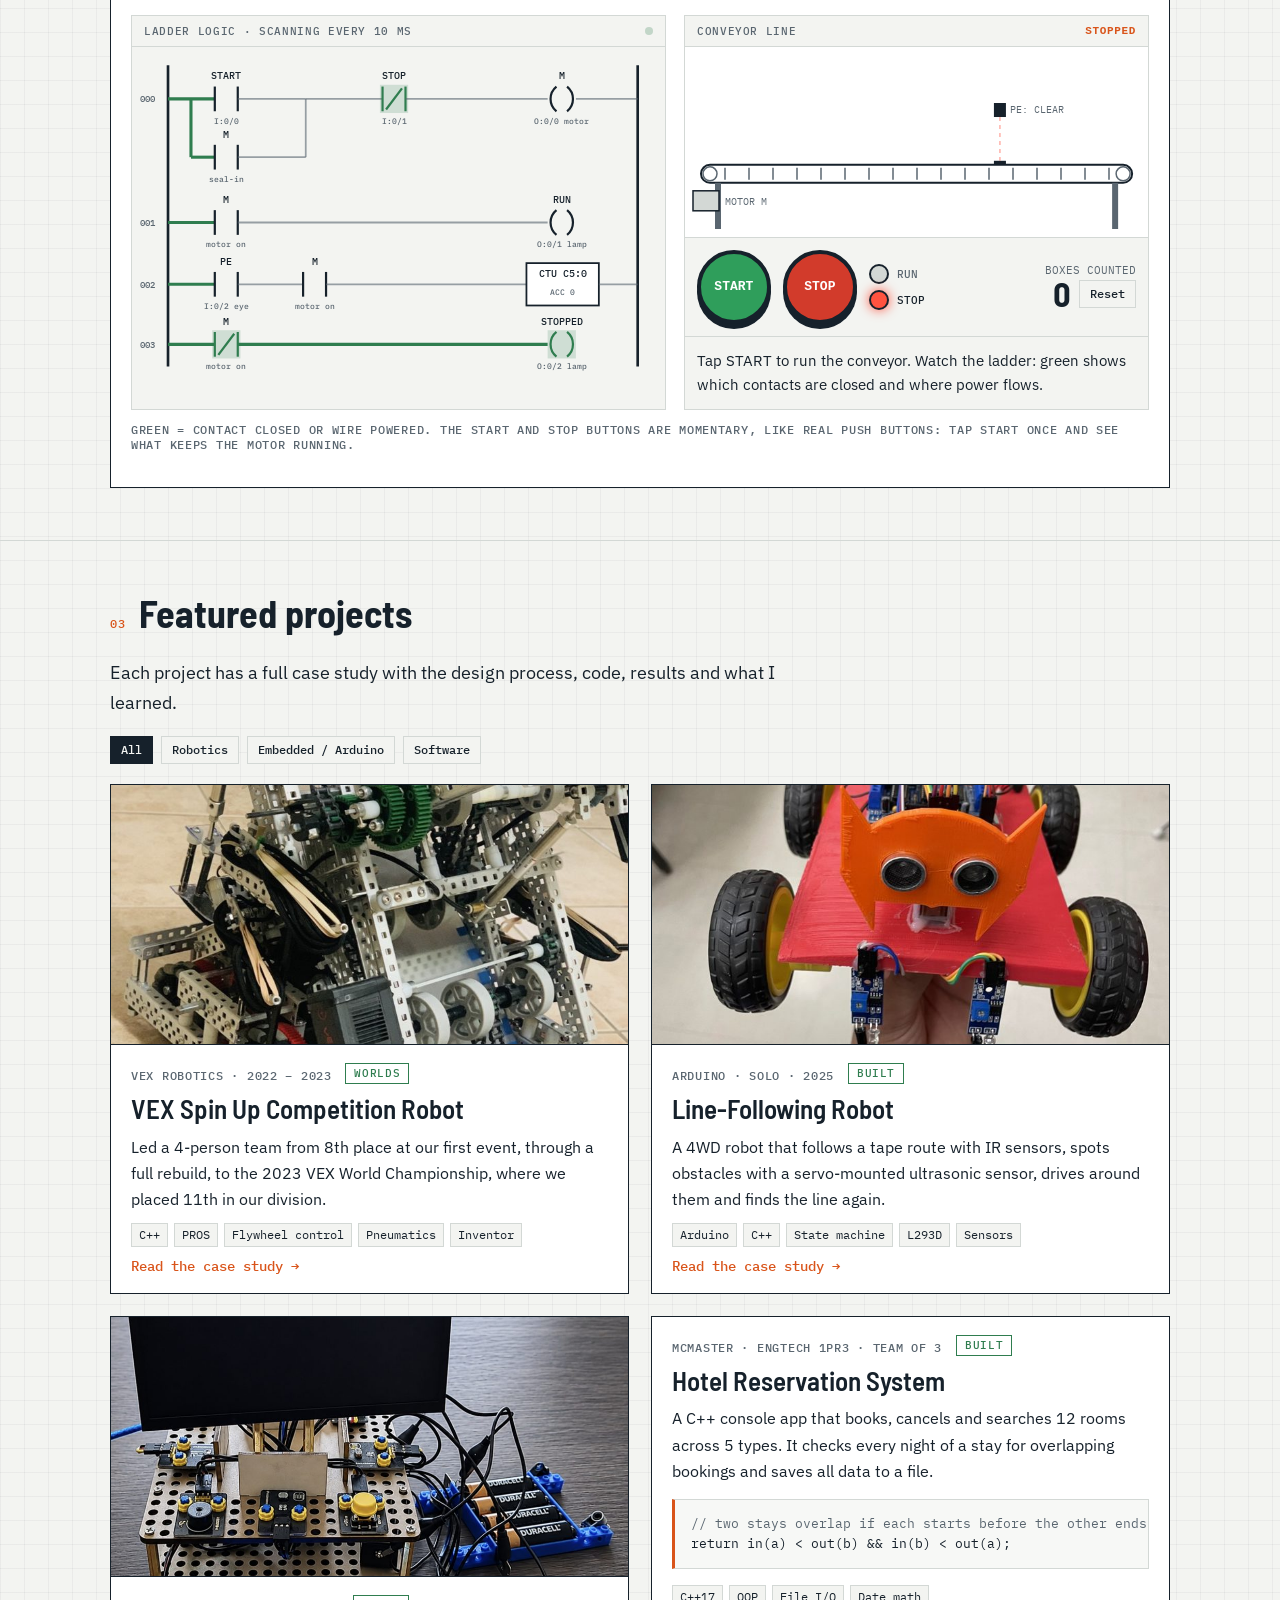
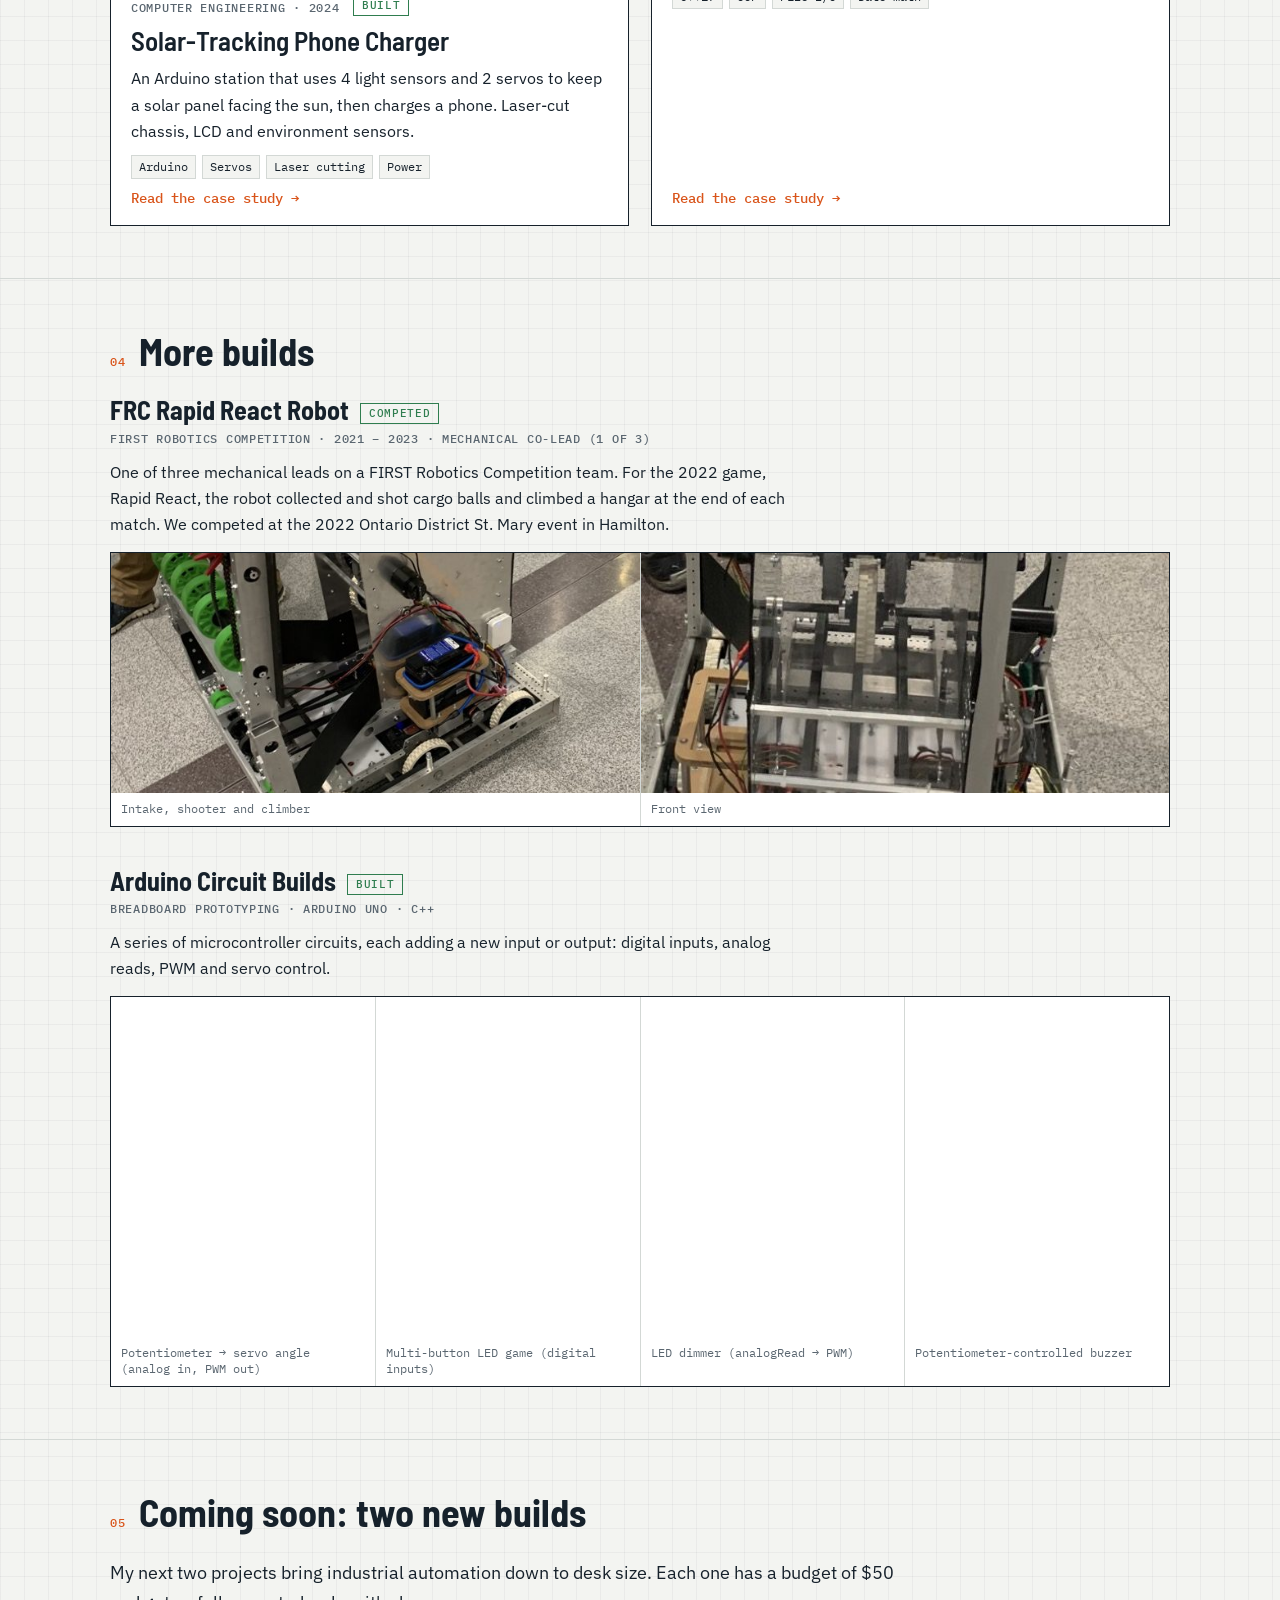
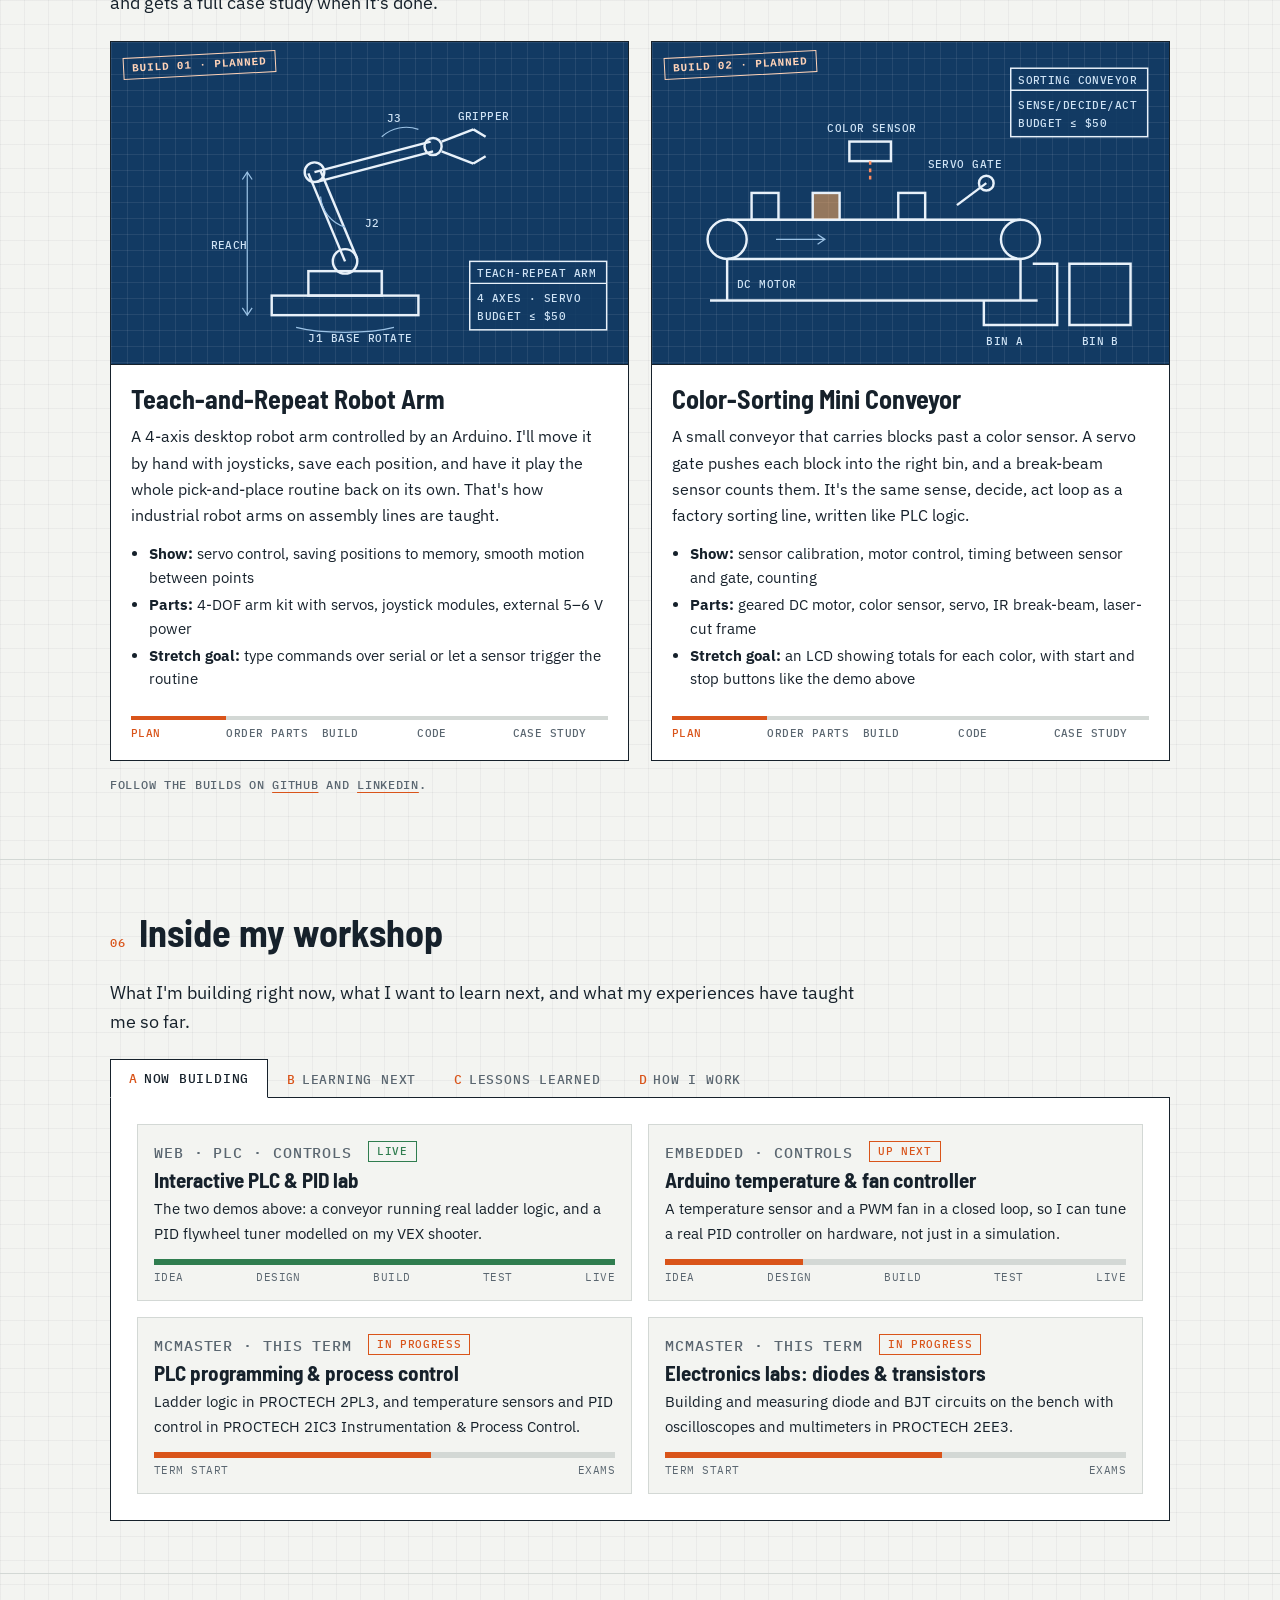
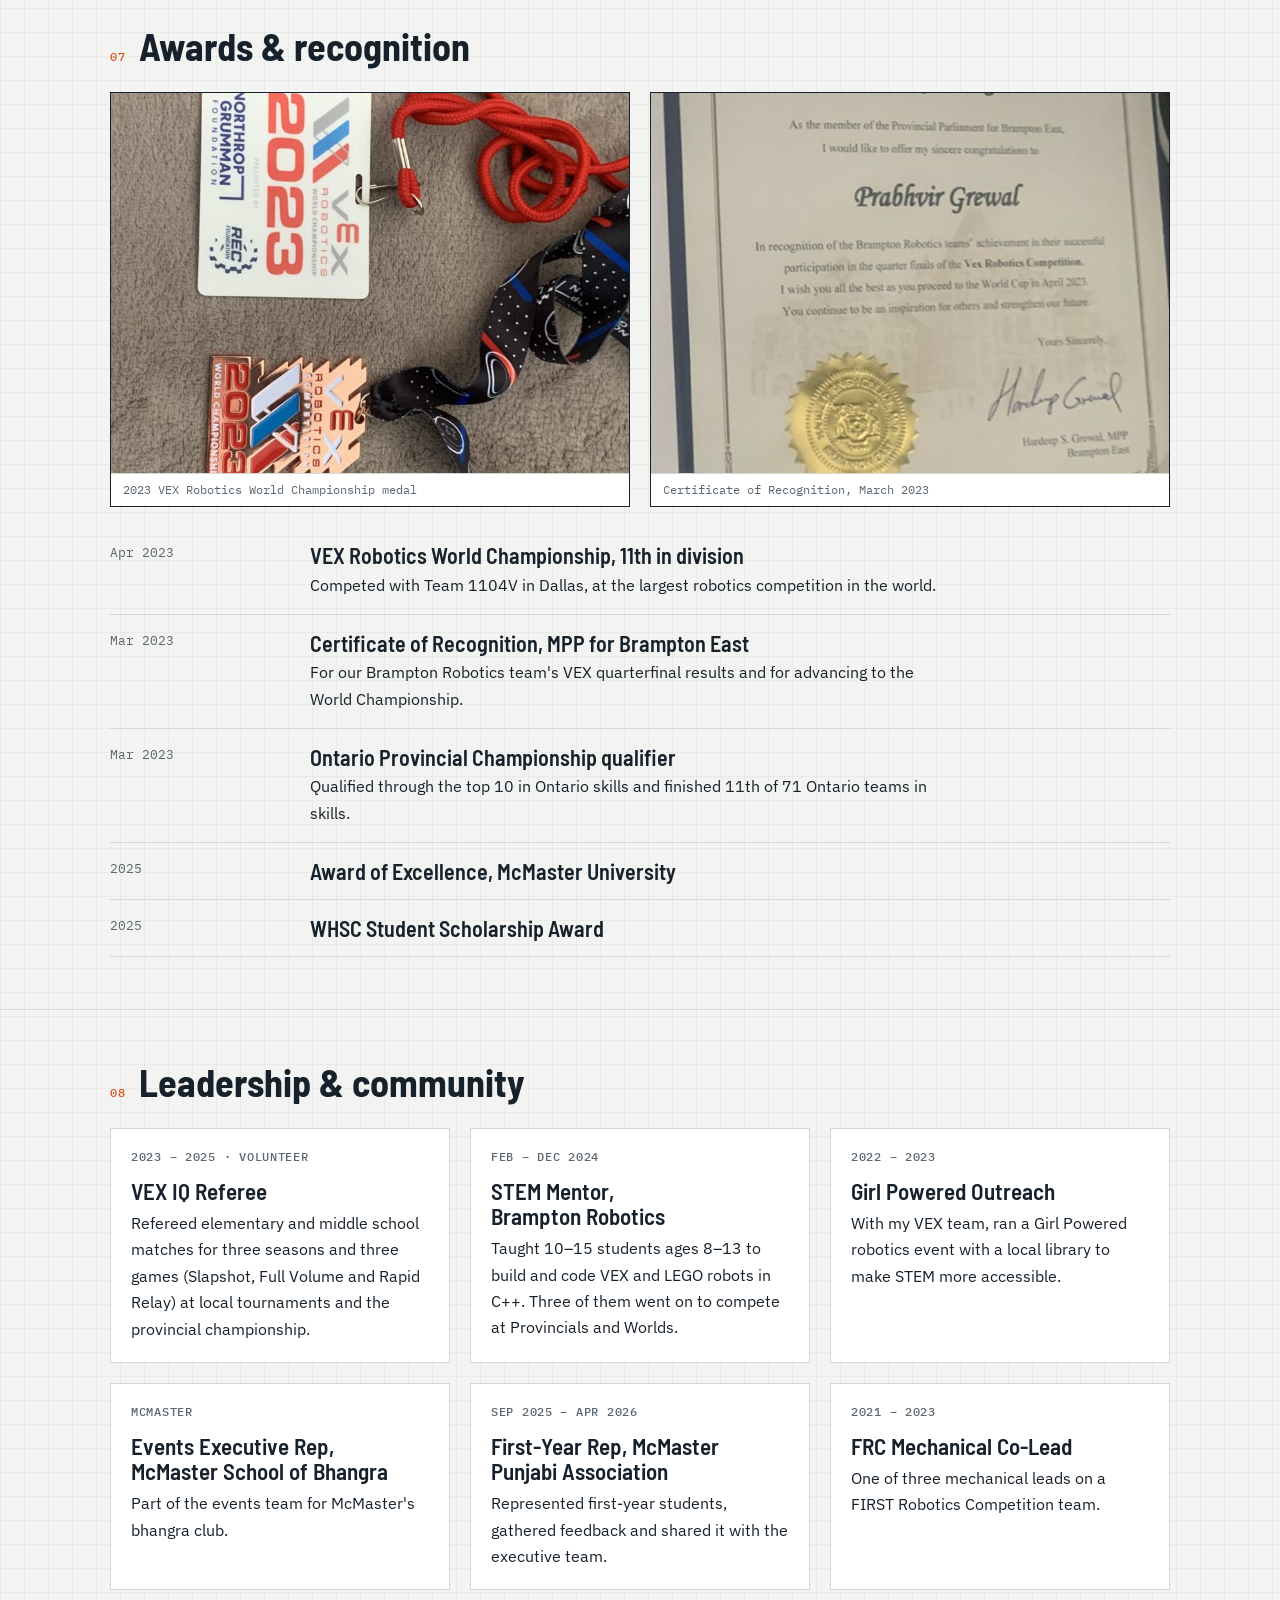
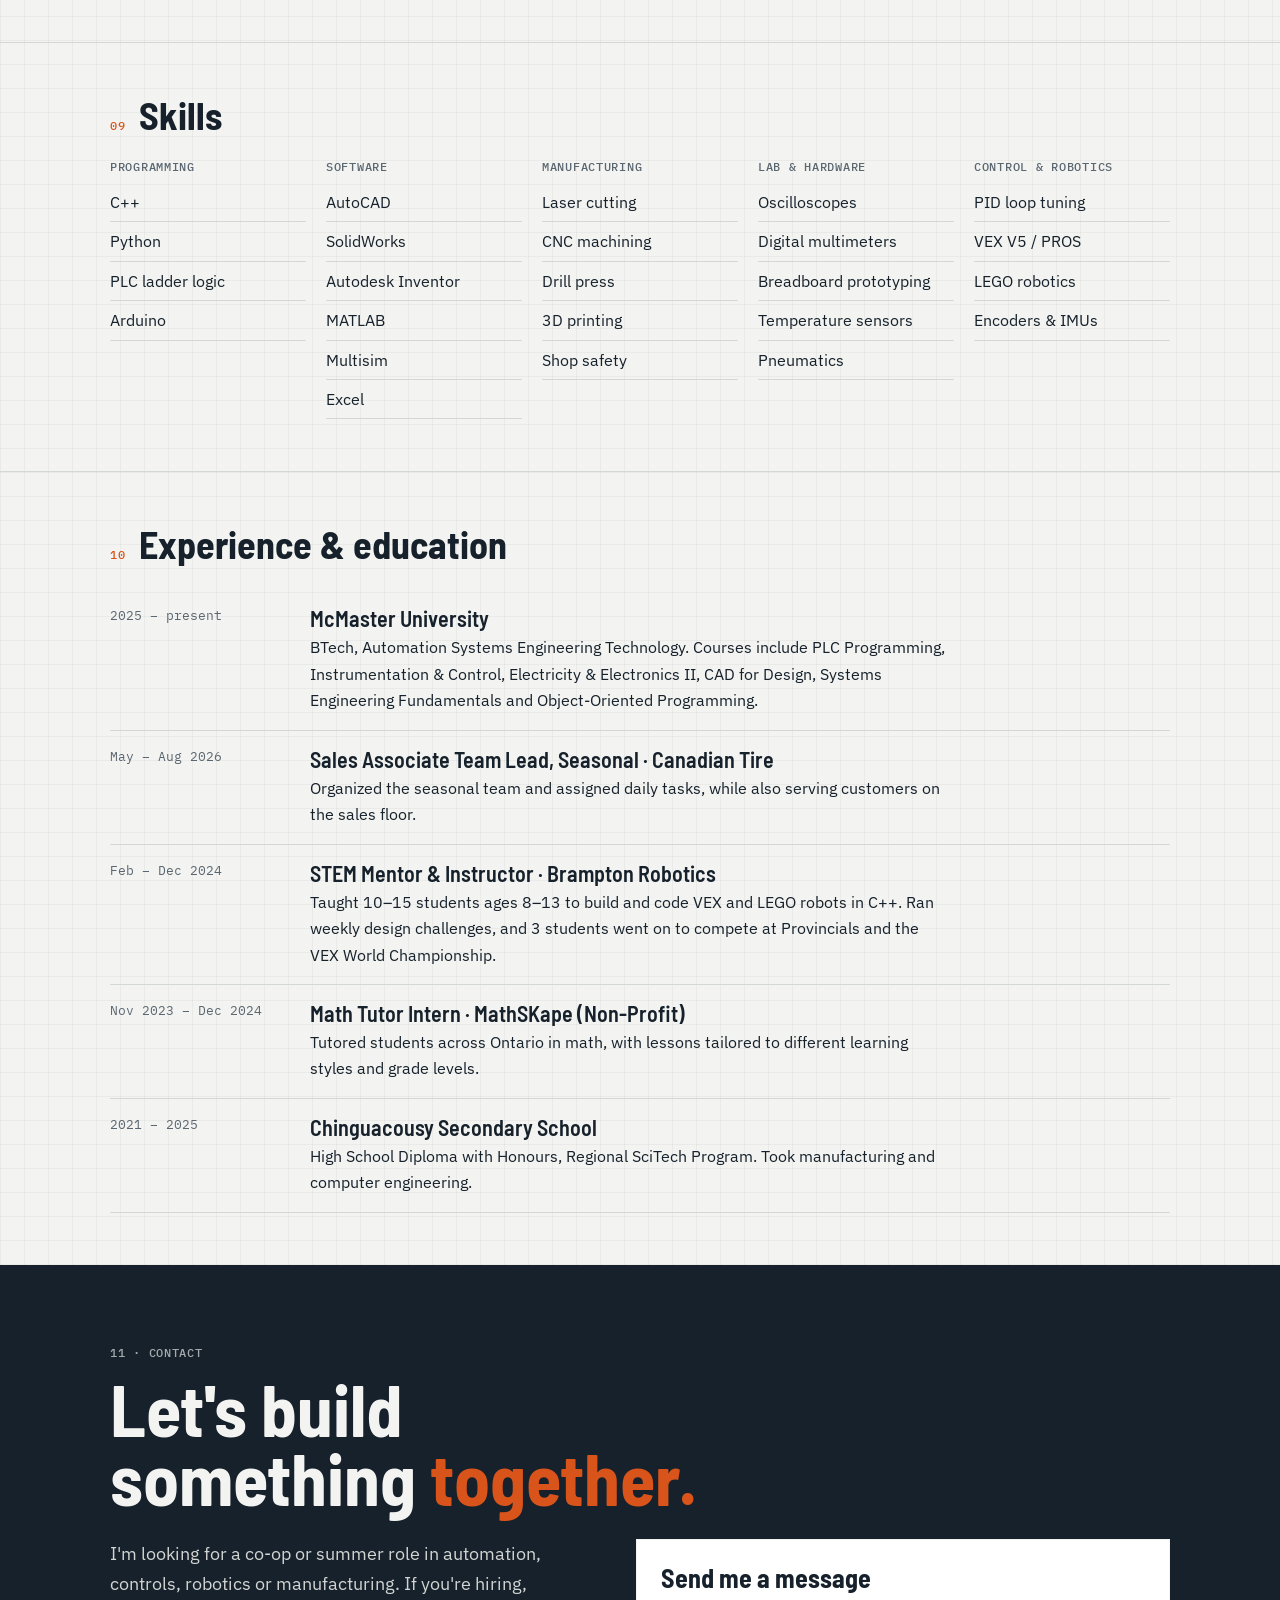
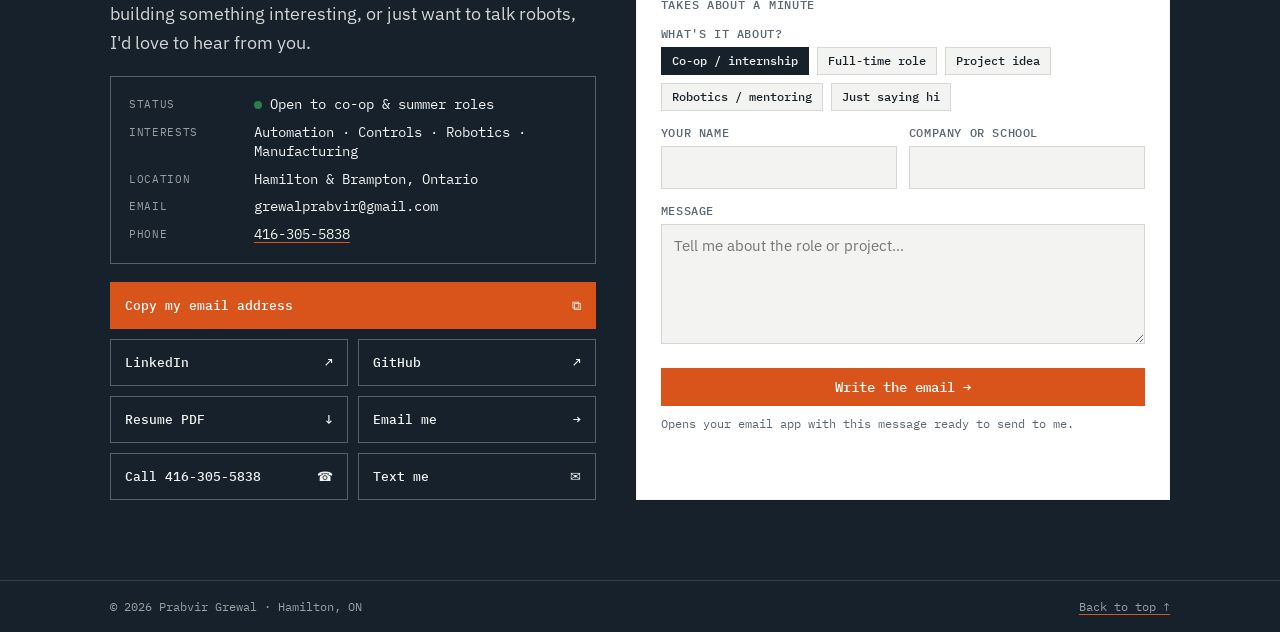
==== commit 0874b699: "Add Brampton Robotics impact numbers to site and resume" ====
--- a/index.html
+++ b/index.html
@@ -420,7 +420,7 @@
     <div class="sec-head"><span class="tag">08</span><h2>Leadership &amp; community</h2></div>
     <div class="grid3">
       <div class="card reveal"><p class="tag">2023 – 2025 · Volunteer</p><h3>VEX IQ Referee</h3><p>Refereed elementary and middle school matches for three seasons and three games (Slapshot, Full Volume and Rapid Relay) at local tournaments and the provincial championship.</p></div>
-      <div class="card reveal"><p class="tag">Feb – Dec 2024</p><h3>STEM Mentor, Brampton Robotics</h3><p>Taught students to build and program VEX and LEGO robots in C++ through hands-on design challenges.</p></div>
+      <div class="card reveal"><p class="tag">Feb – Dec 2024</p><h3>STEM Mentor, Brampton Robotics</h3><p>Taught 10–15 students ages 8–13 to build and code VEX and LEGO robots in C++. Three of them went on to compete at Provincials and Worlds.</p></div>
       <div class="card reveal"><p class="tag">2022 – 2023</p><h3>Girl Powered Outreach</h3><p>With my VEX team, ran a Girl Powered robotics event with a local library to make STEM more accessible.</p></div>
       <div class="card reveal"><p class="tag">McMaster</p><h3>Events Executive Rep, McMaster School of Bhangra</h3><p>Part of the events team for McMaster's bhangra club.</p></div>
       <div class="card reveal"><p class="tag">Sep 2025 – Apr 2026</p><h3>First-Year Rep, McMaster Punjabi Association</h3><p>Represented first-year students, gathered feedback and shared it with the executive team.</p></div>
@@ -448,7 +448,7 @@
     <ul class="tl">
       <li><div class="when">2025 – present</div><div><h3>McMaster University</h3><p>BTech, Automation Systems Engineering Technology. Courses include PLC Programming, Instrumentation &amp; Control, Electricity &amp; Electronics II, CAD for Design, Systems Engineering Fundamentals and Object-Oriented Programming.</p></div></li>
       <li><div class="when">May – Aug 2026</div><div><h3>Sales Associate Team Lead, Seasonal · Canadian Tire</h3><p>Organized the seasonal team and assigned daily tasks, while also serving customers on the sales floor.</p></div></li>
-      <li><div class="when">Feb – Dec 2024</div><div><h3>STEM Mentor &amp; Instructor · Brampton Robotics</h3><p>Taught students to build and program VEX and LEGO robots in C++, and coached them through design challenges.</p></div></li>
+      <li><div class="when">Feb – Dec 2024</div><div><h3>STEM Mentor &amp; Instructor · Brampton Robotics</h3><p>Taught 10–15 students ages 8–13 to build and code VEX and LEGO robots in C++. Ran weekly design challenges, and 3 students went on to compete at Provincials and the VEX World Championship.</p></div></li>
       <li><div class="when">Nov 2023 – Dec 2024</div><div><h3>Math Tutor Intern · MathSKape (Non-Profit)</h3><p>Tutored students across Ontario in math, with lessons tailored to different learning styles and grade levels.</p></div></li>
       <li><div class="when">2021 – 2025</div><div><h3>Chinguacousy Secondary School</h3><p>High School Diploma with Honours, Regional SciTech Program. Took manufacturing and computer engineering.</p></div></li>
     </ul>
--- a/css/site.css
+++ b/css/site.css
@@ -321,3 +321,69 @@
 .why .num{font-size:clamp(34px,3.6vw,46px);white-space:nowrap}
 form.msg .tag{color:var(--muted)}
 @media (max-width:520px){nav.top .me{font-size:17px;white-space:nowrap}.hire{display:none}nav.top .right{gap:8px}}
+
+/* ===== PLC lab ===== */
+.tabs.lab [role=tabpanel]{padding:20px}
+.plc{display:grid;grid-template-columns:minmax(0,1.15fr) minmax(0,1fr);gap:18px}
+.plc .ladder,.plc .machine{border:1px solid var(--rule);background:var(--paper);min-width:0}
+.panel-h{display:flex;justify-content:space-between;align-items:center;padding:8px 12px;border-bottom:1px solid var(--rule);font:500 11px var(--mono);text-transform:uppercase;letter-spacing:.06em;color:var(--muted)}
+.scan{width:8px;height:8px;border-radius:50%;background:var(--good);opacity:.25}
+.scan.blink{opacity:1}
+#plcState{color:var(--accent);font-weight:600}
+#plcState.run{color:var(--good)}
+#ladder{width:100%;height:auto;display:block;padding:6px}
+#ladder .rail{stroke:var(--ink);stroke-width:3}
+#ladder .w{stroke:var(--muted);stroke-width:2;opacity:.6}
+#ladder .w.on{stroke:var(--good);stroke-width:3.5;opacity:1}
+#ladder .ct line,#ladder .cl path{stroke:var(--ink);stroke-width:2.5;fill:none}
+#ladder .ct.on line,#ladder .cl.on path{stroke:var(--good)}
+#ladder .ct.on rect.hl,#ladder .cl.on rect.hl{fill:color-mix(in srgb,var(--good) 18%,transparent)}
+#ladder rect.hl{fill:transparent}
+#ladder text{font:500 11px var(--mono);fill:var(--ink);text-anchor:middle}
+#ladder text.sub{fill:var(--muted);font-size:9.5px}
+#ladder text.rn{fill:var(--muted);text-anchor:start;font-size:10px}
+#ladder .ctu rect{fill:var(--panel);stroke:var(--ink);stroke-width:2}
+#ladder .ctu.on rect{stroke:var(--good)}
+#conveyor{width:100%;height:190px;display:block}
+.hmi{display:flex;flex-wrap:wrap;align-items:center;gap:12px;padding:12px;border-top:1px solid var(--rule)}
+.pb{width:74px;height:74px;border-radius:50%;border:4px solid var(--ink);font:700 13px var(--mono);color:#fff;cursor:pointer;box-shadow:0 5px 0 var(--ink);transition:transform .05s,box-shadow .05s;touch-action:manipulation;user-select:none;-webkit-user-select:none}
+.pb.go{background:#2F9E5B}.pb.halt{background:#D23B2B}
+.pb.down{transform:translateY(4px);box-shadow:0 1px 0 var(--ink)}
+.lamps{display:flex;flex-direction:column;gap:6px}
+.lamp{display:flex;align-items:center;gap:8px;font:500 11px var(--mono);color:var(--muted)}
+.lamp::before{content:"";width:16px;height:16px;border-radius:50%;border:2px solid var(--ink);background:var(--rule)}
+.lamp.g.on::before{background:#3CD27A;box-shadow:0 0 12px #3CD27A}
+.lamp.r.on::before{background:#FF5340;box-shadow:0 0 12px #FF5340}
+.lamp.on{color:var(--ink)}
+.count{margin-left:auto;text-align:right}
+.count small{display:block;font:11px var(--mono);text-transform:uppercase;color:var(--muted)}
+.count b{font:700 34px/1 var(--display);display:inline-block;margin-right:8px;vertical-align:middle;font-variant-numeric:tabular-nums}
+.explain{margin:0;padding:12px;border-top:1px solid var(--rule);font-size:14.5px;min-height:68px}
+@media (max-width:900px){.plc{grid-template-columns:minmax(0,1fr)}}
+.tabs.lab .pid{border:1px solid var(--rule)}
+
+/* ===== upcoming ===== */
+.upcoming{display:grid;grid-template-columns:repeat(2,minmax(0,1fr));gap:22px}
+.bp{border:1.5px solid var(--ink);background:var(--panel);display:flex;flex-direction:column}
+.blueprint{position:relative;background:#123A63;background-image:linear-gradient(rgba(255,255,255,.08) 1px,transparent 1px),linear-gradient(90deg,rgba(255,255,255,.08) 1px,transparent 1px);background-size:16px 16px;border-bottom:1.5px solid var(--ink);padding:14px}
+.blueprint svg{width:100%;height:auto;display:block}
+.bpl *{stroke:#E8F1FA;stroke-width:2;fill:none}
+.bpl .fillA{fill:rgba(255,170,90,.55)}
+.bpl .beam{stroke:#FF8A5C;stroke-dasharray:3 3}
+.bpd *{stroke:#9CC3E6;stroke-width:1;fill:none}
+.bpd text,.bpt text{fill:#CFE3F5;stroke:none;font:500 9px "IBM Plex Mono",monospace;letter-spacing:.04em}
+.bpt rect,.bpt line{stroke:#E8F1FA;fill:rgba(18,58,99,.8);stroke-width:1.2}
+.bp-stamp{position:absolute;top:12px;left:12px;font:600 11px var(--mono);text-transform:uppercase;letter-spacing:.08em;color:#FFD3B8;border:1.5px solid #FFD3B8;padding:4px 8px;transform:rotate(-3deg)}
+.bp .body{padding:20px;display:flex;flex-direction:column;gap:10px;flex:1}
+.bp h3{font-size:26px}
+.bp p{margin:0}
+.goals{margin:0;padding-left:18px;font-size:14.5px}
+.goals li{margin:3px 0}
+.road{list-style:none;display:flex;margin:auto 0 0;padding:12px 0 0;counter-reset:r;gap:0}
+.road li{flex:1;font:500 10.5px var(--mono);text-transform:uppercase;letter-spacing:.04em;color:var(--muted);border-top:4px solid var(--rule);padding-top:6px}
+.road li.now{color:var(--accent);border-top-color:var(--accent)}
+@media (max-width:820px){.upcoming{grid-template-columns:minmax(0,1fr)}}
+@media (max-width:480px){.road li{font-size:9px}}
+
+.ladder-scroll{overflow-x:auto}
+@media (max-width:600px){#ladder{min-width:540px}.ladder .panel-h::after{content:"swipe →";color:var(--accent)}}
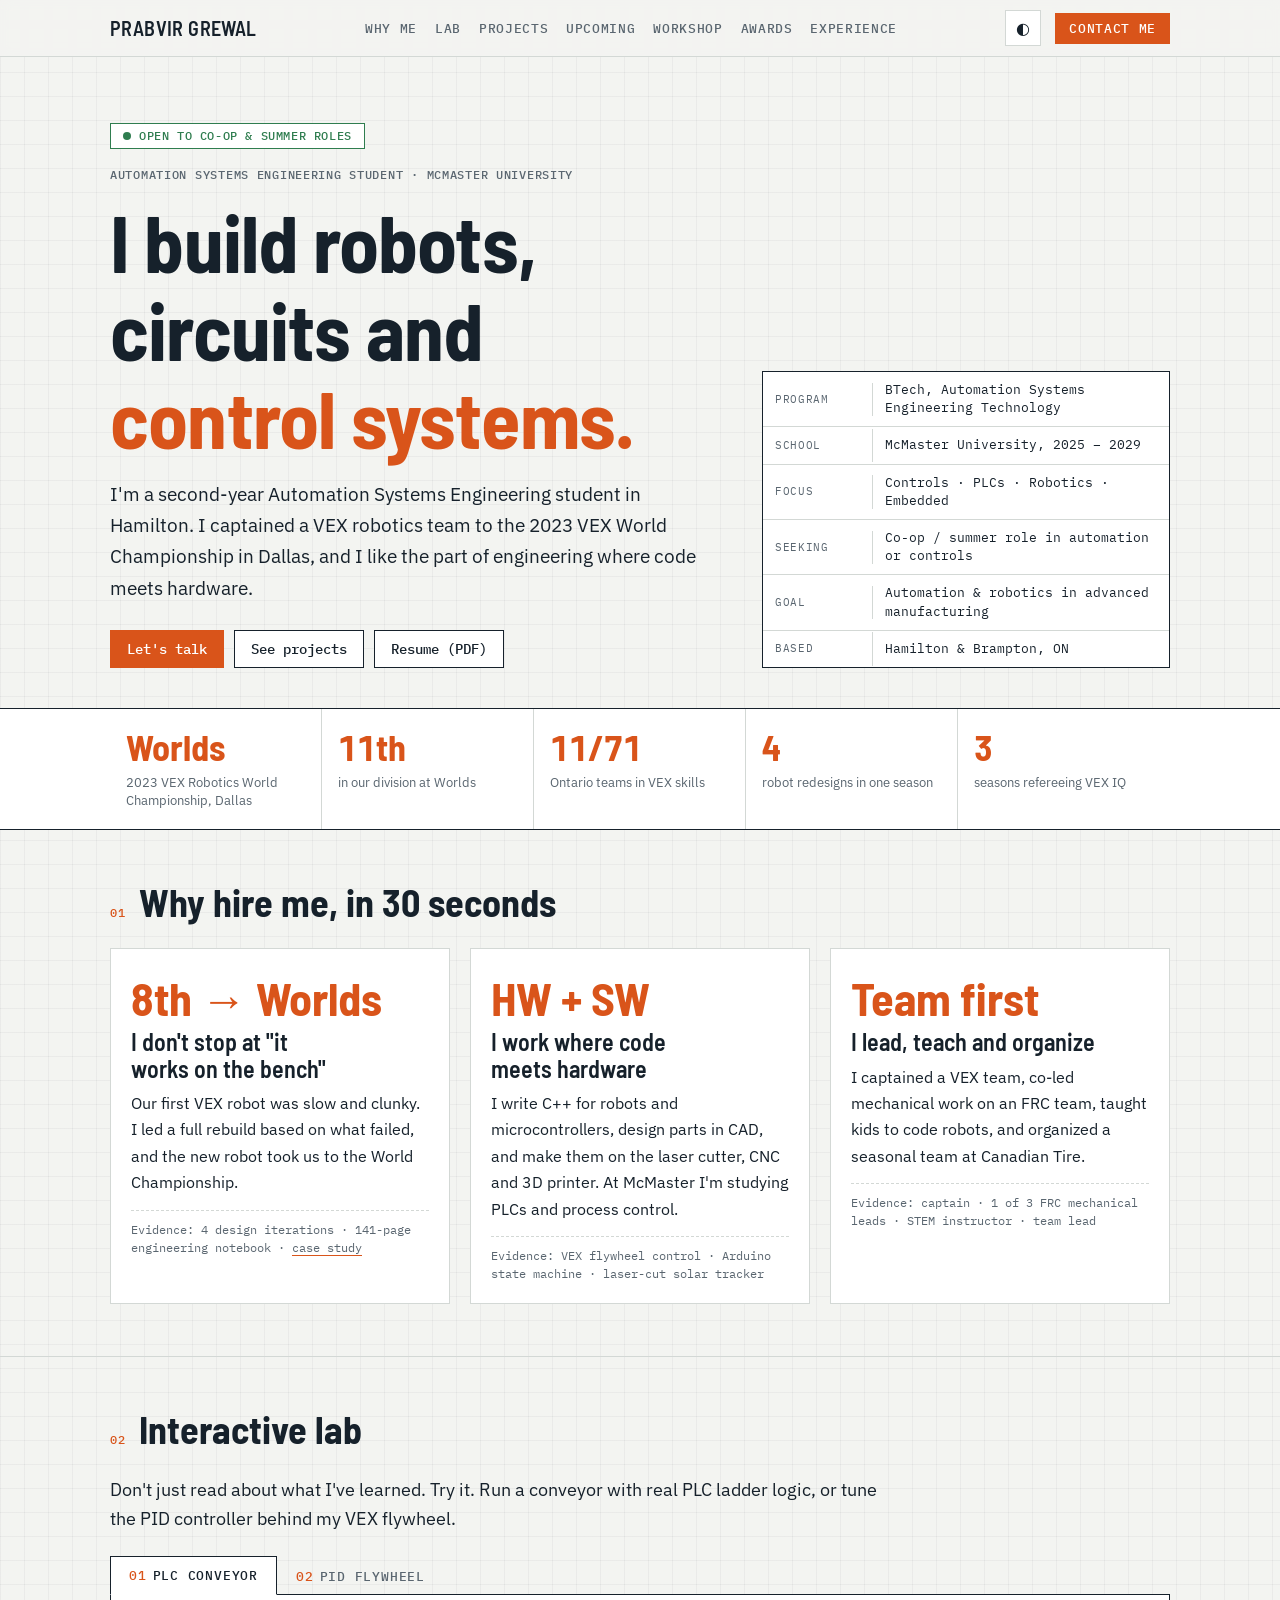
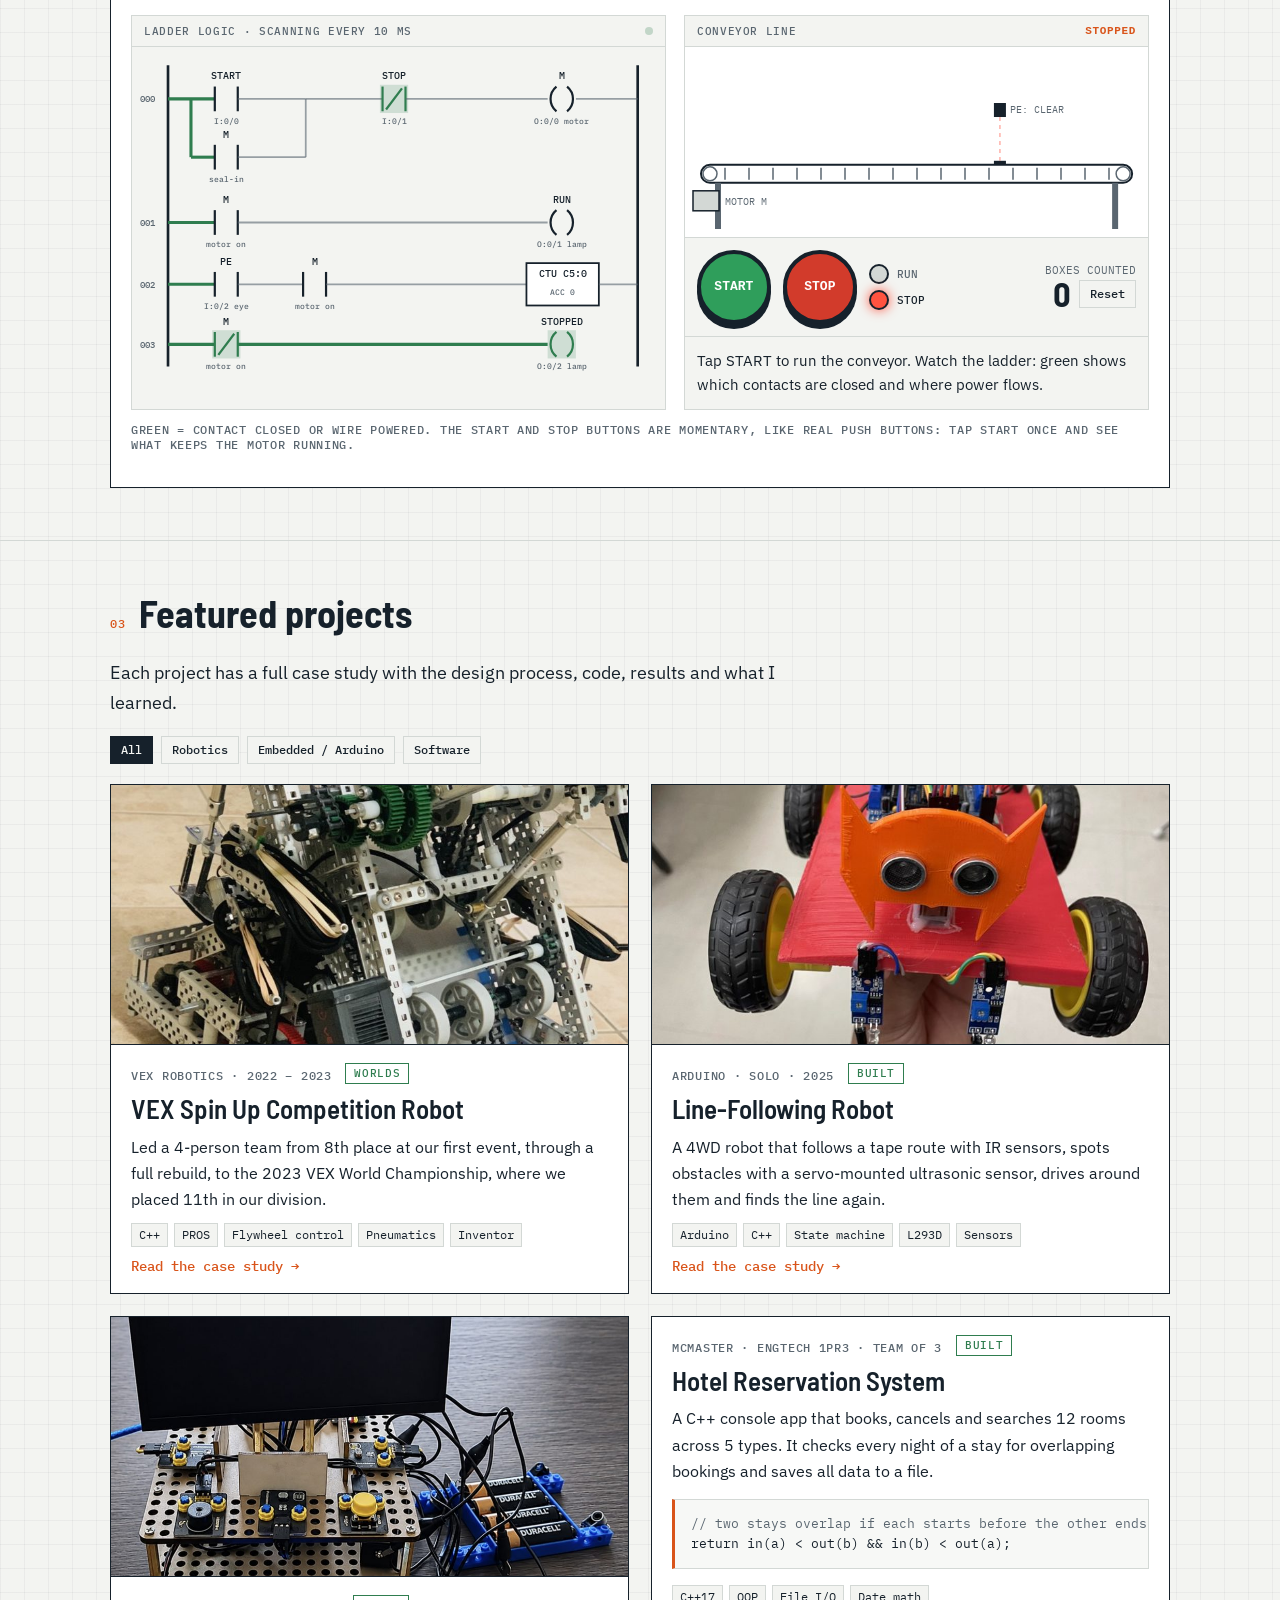
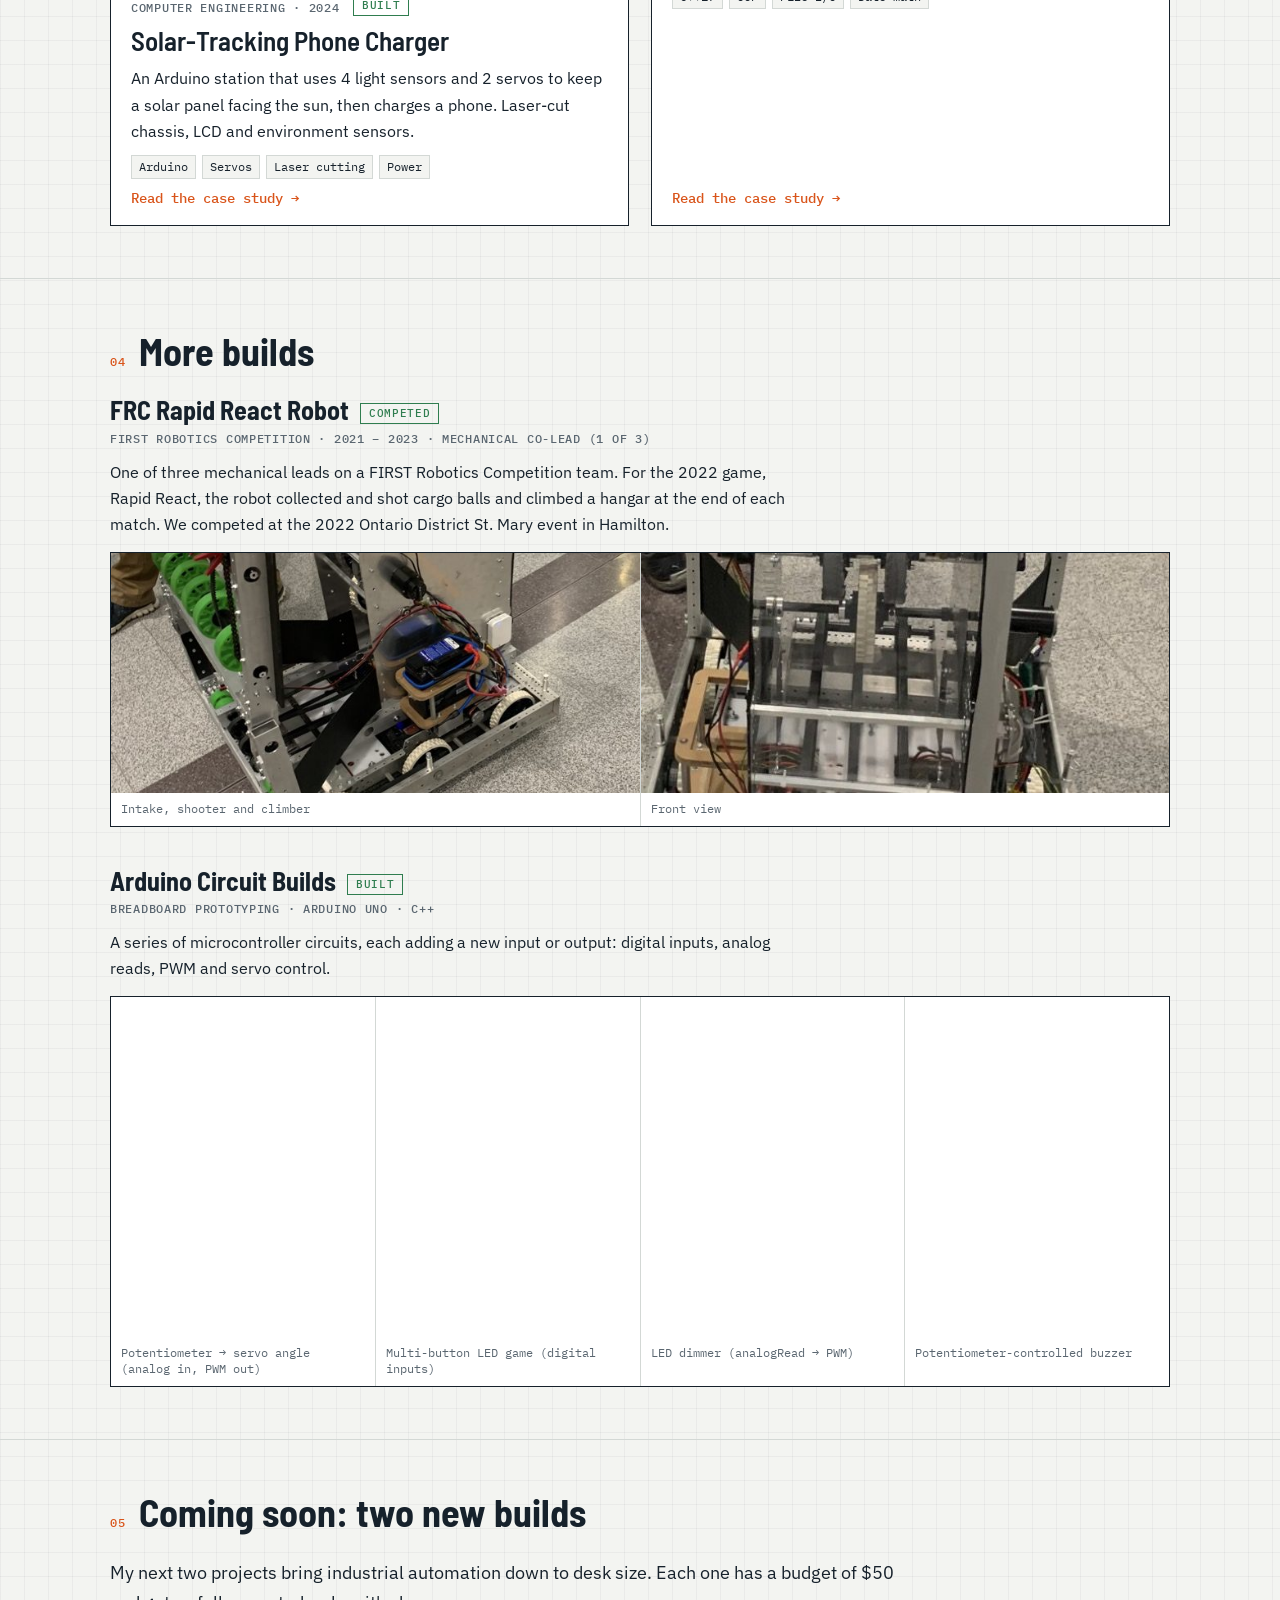
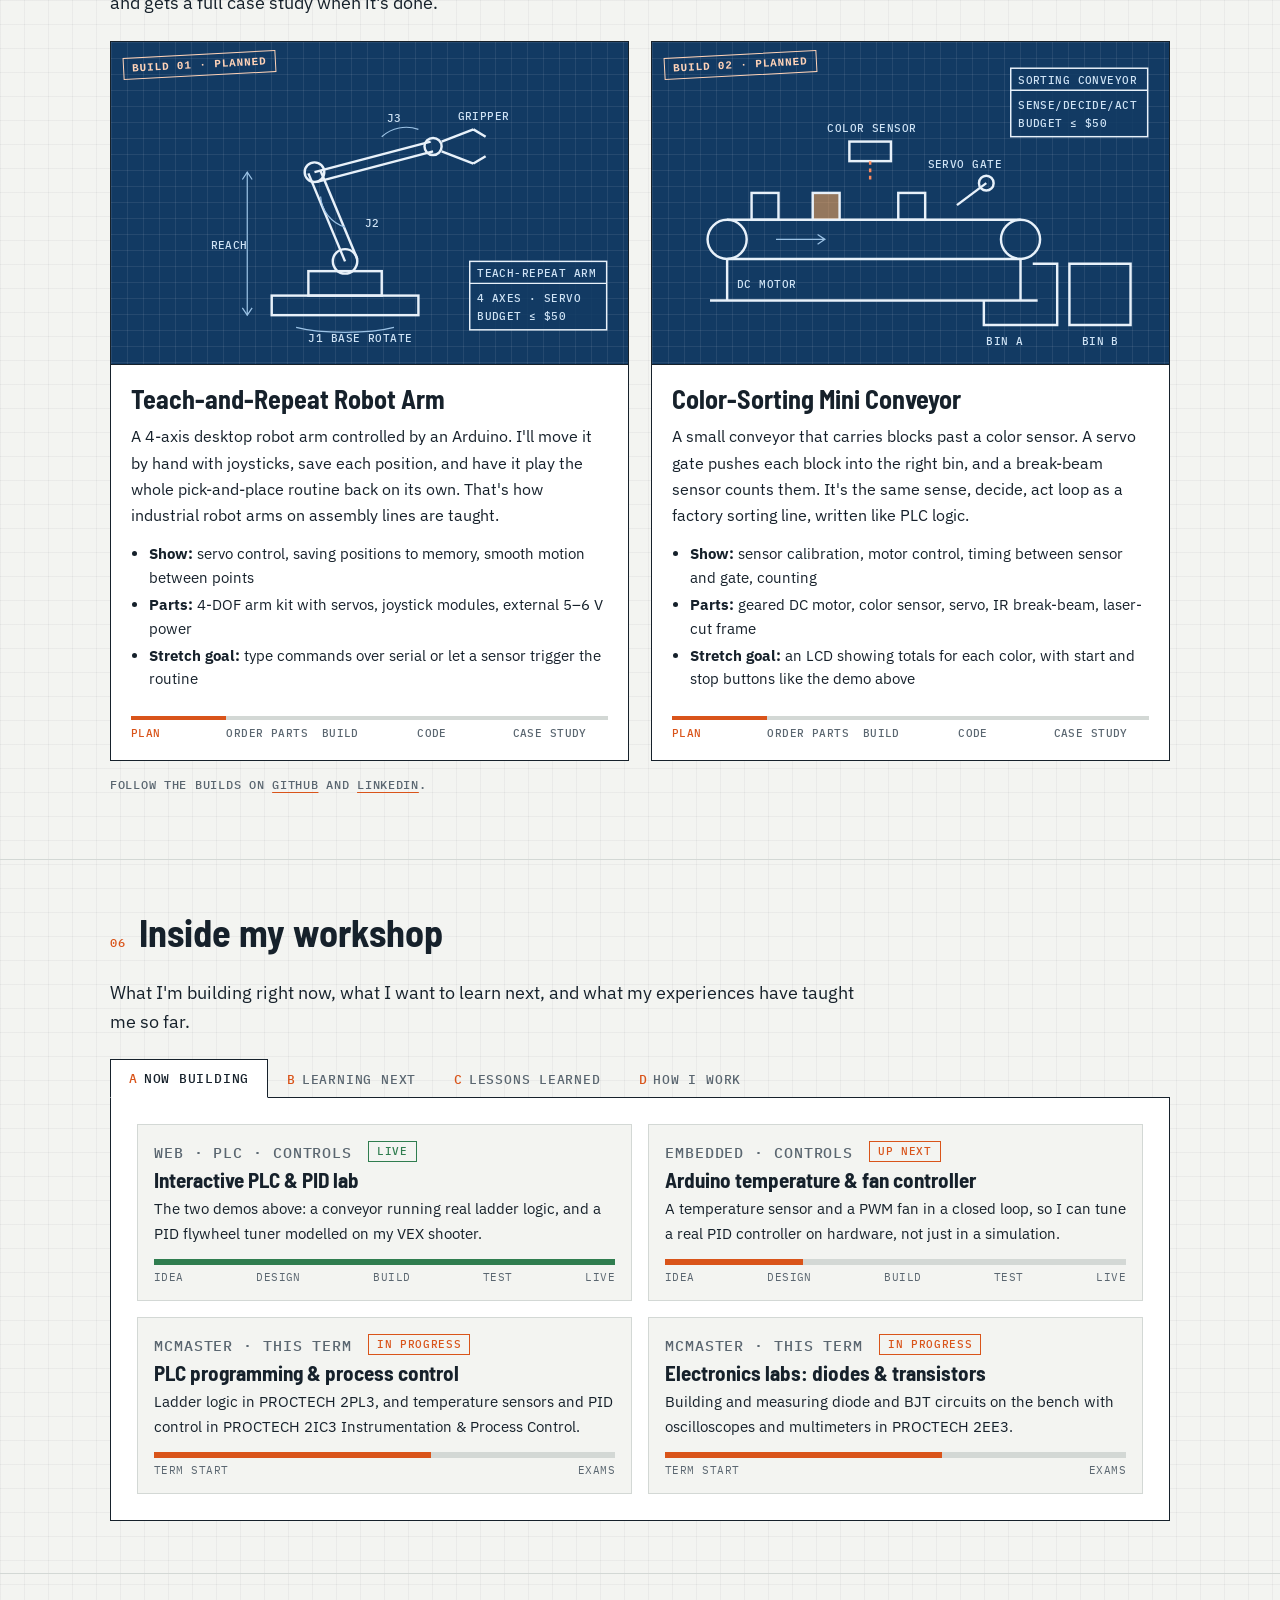
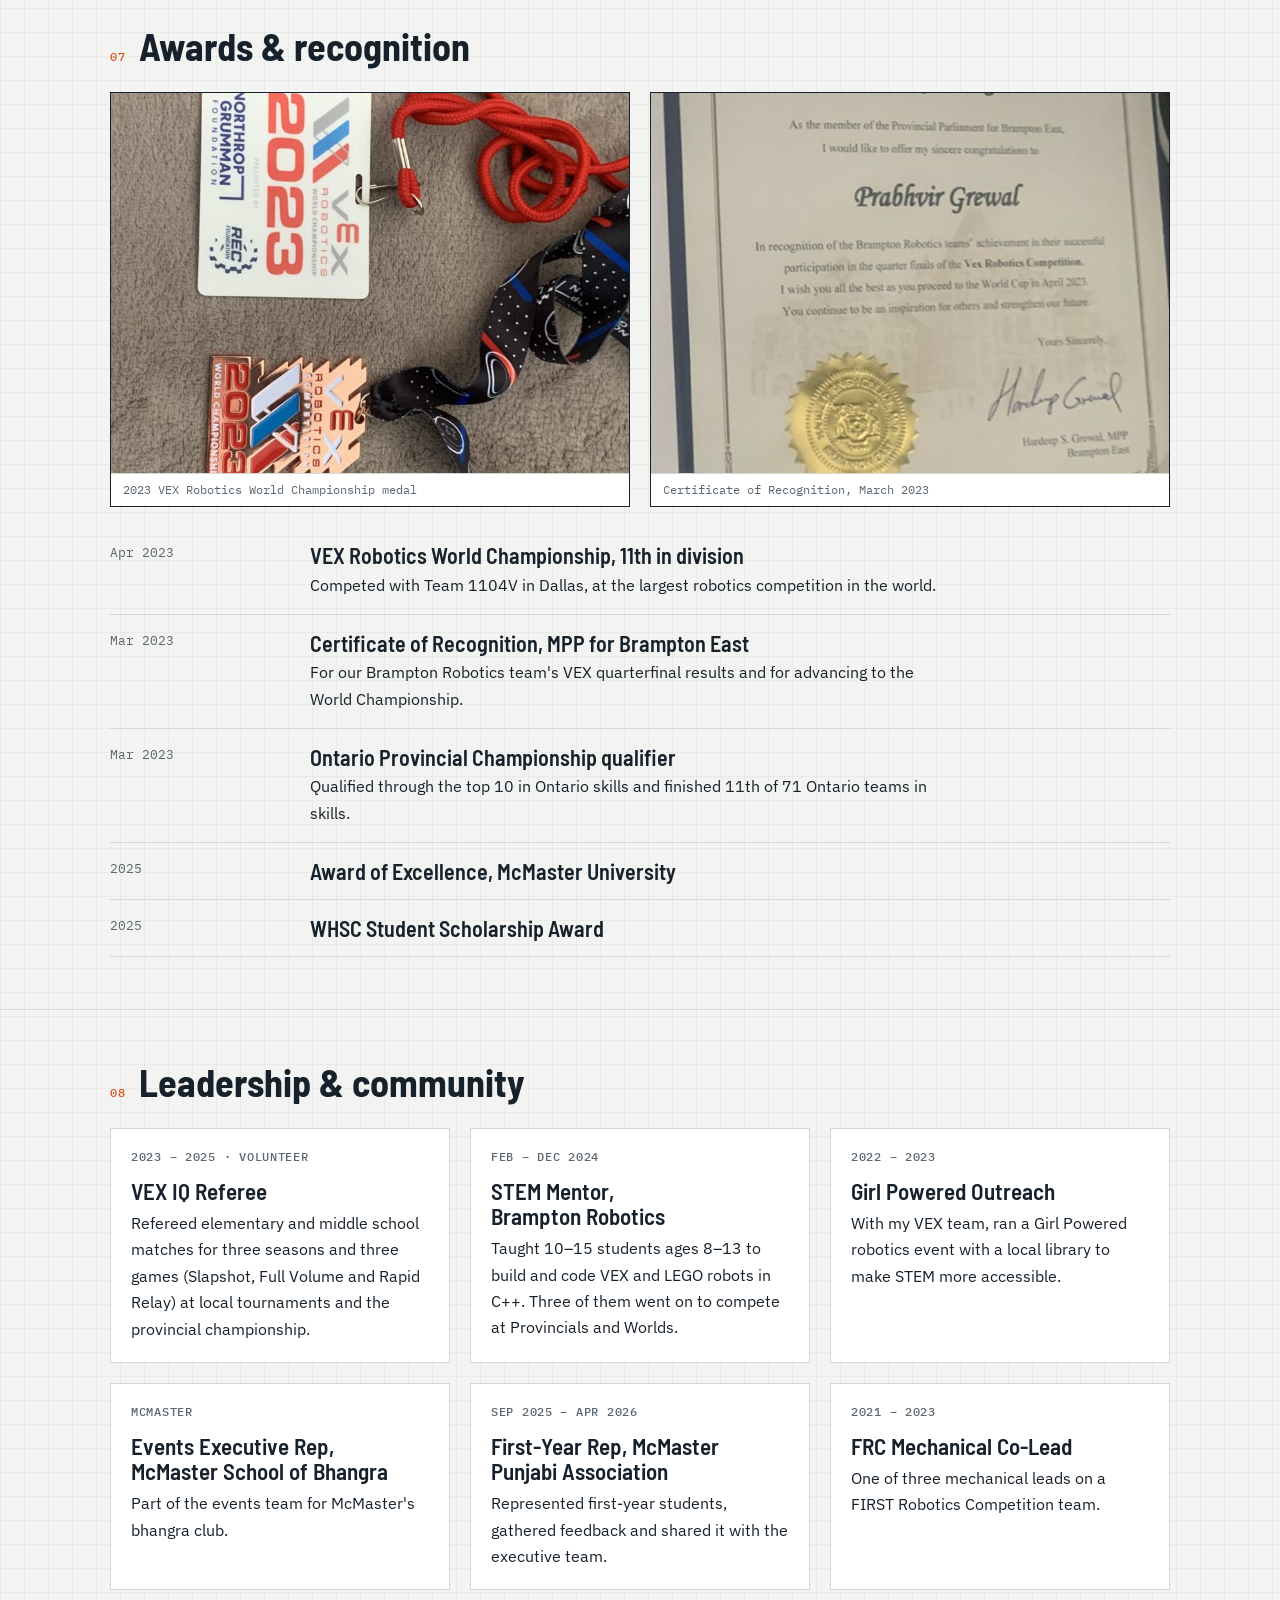
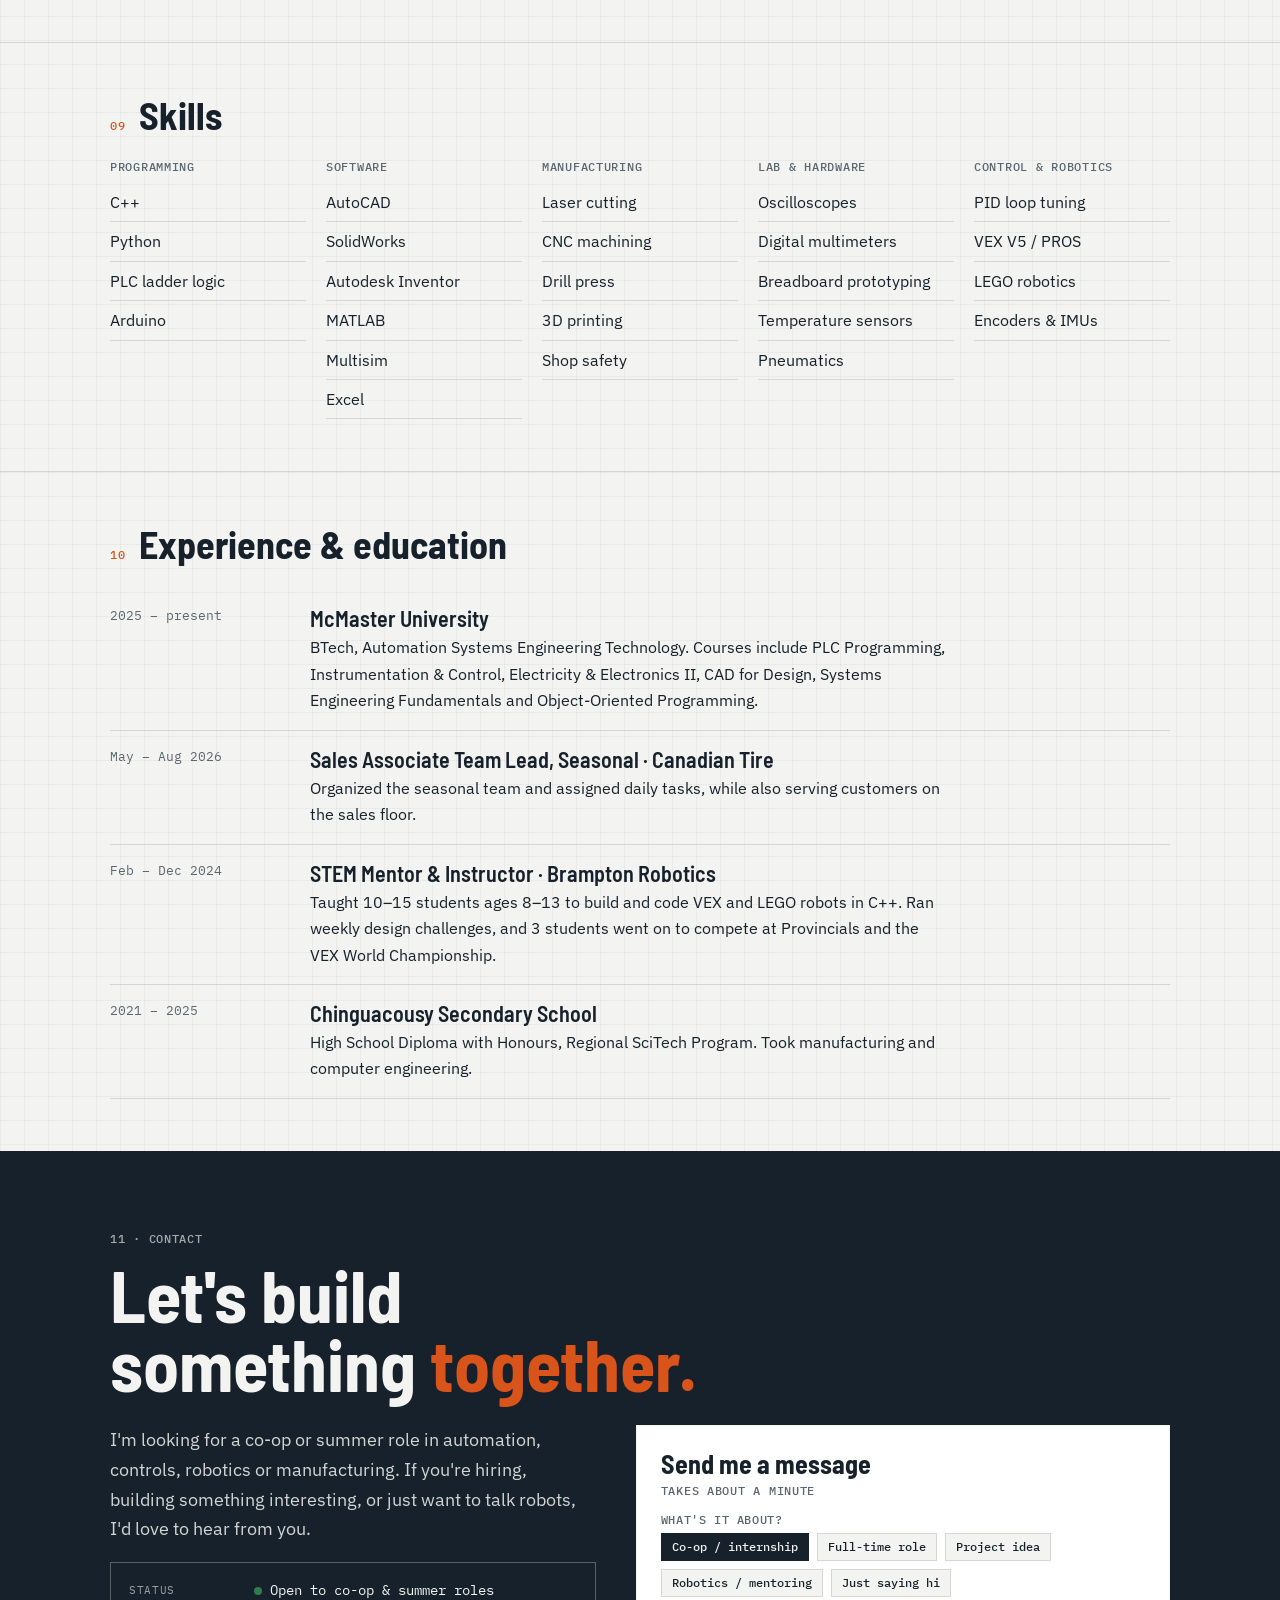
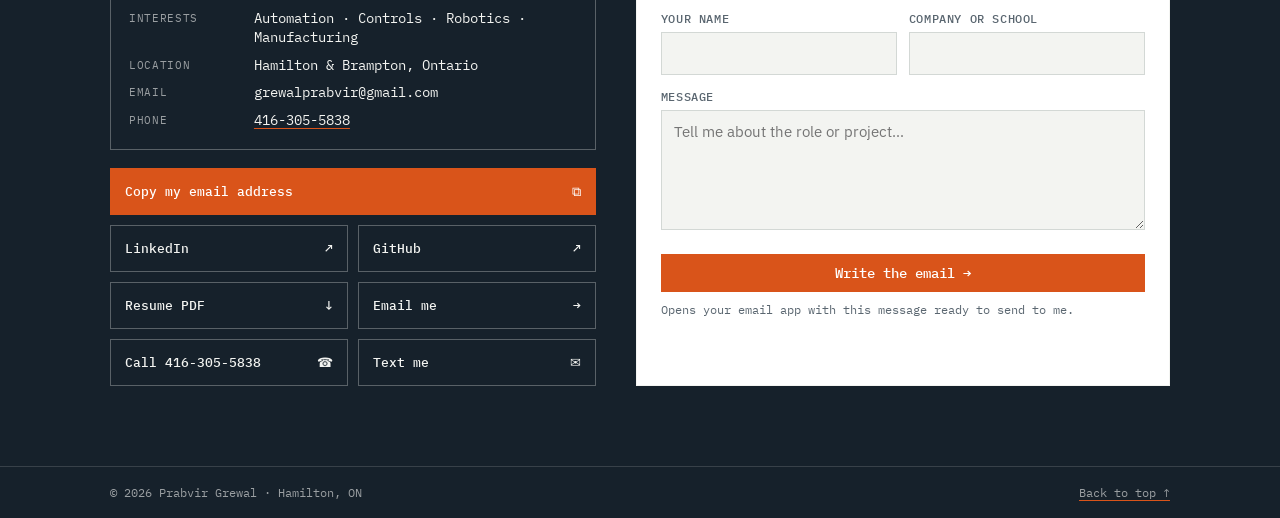
==== commit 63a43426: "Remove MathSKape from site and resume" ====
--- a/index.html
+++ b/index.html
@@ -93,7 +93,7 @@
       <article class="card reveal">
         <span class="num">Team first</span>
         <h3>I lead, teach and organize</h3>
-        <p>I captained a VEX team, co-led mechanical work on an FRC team, taught kids to code robots, tutored math, and organized a seasonal team at Canadian Tire.</p>
+        <p>I captained a VEX team, co-led mechanical work on an FRC team, taught kids to code robots, and organized a seasonal team at Canadian Tire.</p>
         <p class="proof">Evidence: captain · 1 of 3 FRC mechanical leads · STEM instructor · team lead</p>
       </article>
     </div>
@@ -379,7 +379,6 @@
           <div class="lesson"><p class="tag">VEX Robotics · Flywheel</p><q>Mechanical and software problems are linked.</q><p>The flywheel's speed drop needed both better mechanics and closed-loop control to fix.</p></div>
           <div class="lesson"><p class="tag">Line-Following Robot</p><q>Calibration matters as much as the code.</q><p>The same program behaved completely differently until the sensors were calibrated for the floor and the lighting.</p></div>
           <div class="lesson"><p class="tag">Brampton Robotics · Instructor</p><q>If I can't explain it simply, I don't really understand it.</q><p>Teaching kids to code robots made me break ideas down into small, clear steps.</p></div>
-          <div class="lesson"><p class="tag">MathSKape · Tutor</p><q>Different people need different explanations.</q><p>Tutoring students across Ontario taught me to change my approach until it clicks for the person in front of me.</p></div>
           <div class="lesson"><p class="tag">VEX IQ · Referee</p><q>Stay calm and be consistent.</q><p>Refereeing three seasons of matches meant making fast, fair calls under pressure and explaining them clearly.</p></div>
           <div class="lesson"><p class="tag">Canadian Tire · Team Lead</p><q>A clear plan makes the whole team faster.</q><p>Organizing the seasonal team and assigning tasks showed me how much smoother a shift runs when everyone knows their job.</p></div>
         </div>
@@ -449,7 +448,6 @@
       <li><div class="when">2025 – present</div><div><h3>McMaster University</h3><p>BTech, Automation Systems Engineering Technology. Courses include PLC Programming, Instrumentation &amp; Control, Electricity &amp; Electronics II, CAD for Design, Systems Engineering Fundamentals and Object-Oriented Programming.</p></div></li>
       <li><div class="when">May – Aug 2026</div><div><h3>Sales Associate Team Lead, Seasonal · Canadian Tire</h3><p>Organized the seasonal team and assigned daily tasks, while also serving customers on the sales floor.</p></div></li>
       <li><div class="when">Feb – Dec 2024</div><div><h3>STEM Mentor &amp; Instructor · Brampton Robotics</h3><p>Taught 10–15 students ages 8–13 to build and code VEX and LEGO robots in C++. Ran weekly design challenges, and 3 students went on to compete at Provincials and the VEX World Championship.</p></div></li>
-      <li><div class="when">Nov 2023 – Dec 2024</div><div><h3>Math Tutor Intern · MathSKape (Non-Profit)</h3><p>Tutored students across Ontario in math, with lessons tailored to different learning styles and grade levels.</p></div></li>
       <li><div class="when">2021 – 2025</div><div><h3>Chinguacousy Secondary School</h3><p>High School Diploma with Honours, Regional SciTech Program. Took manufacturing and computer engineering.</p></div></li>
     </ul>
   </div>
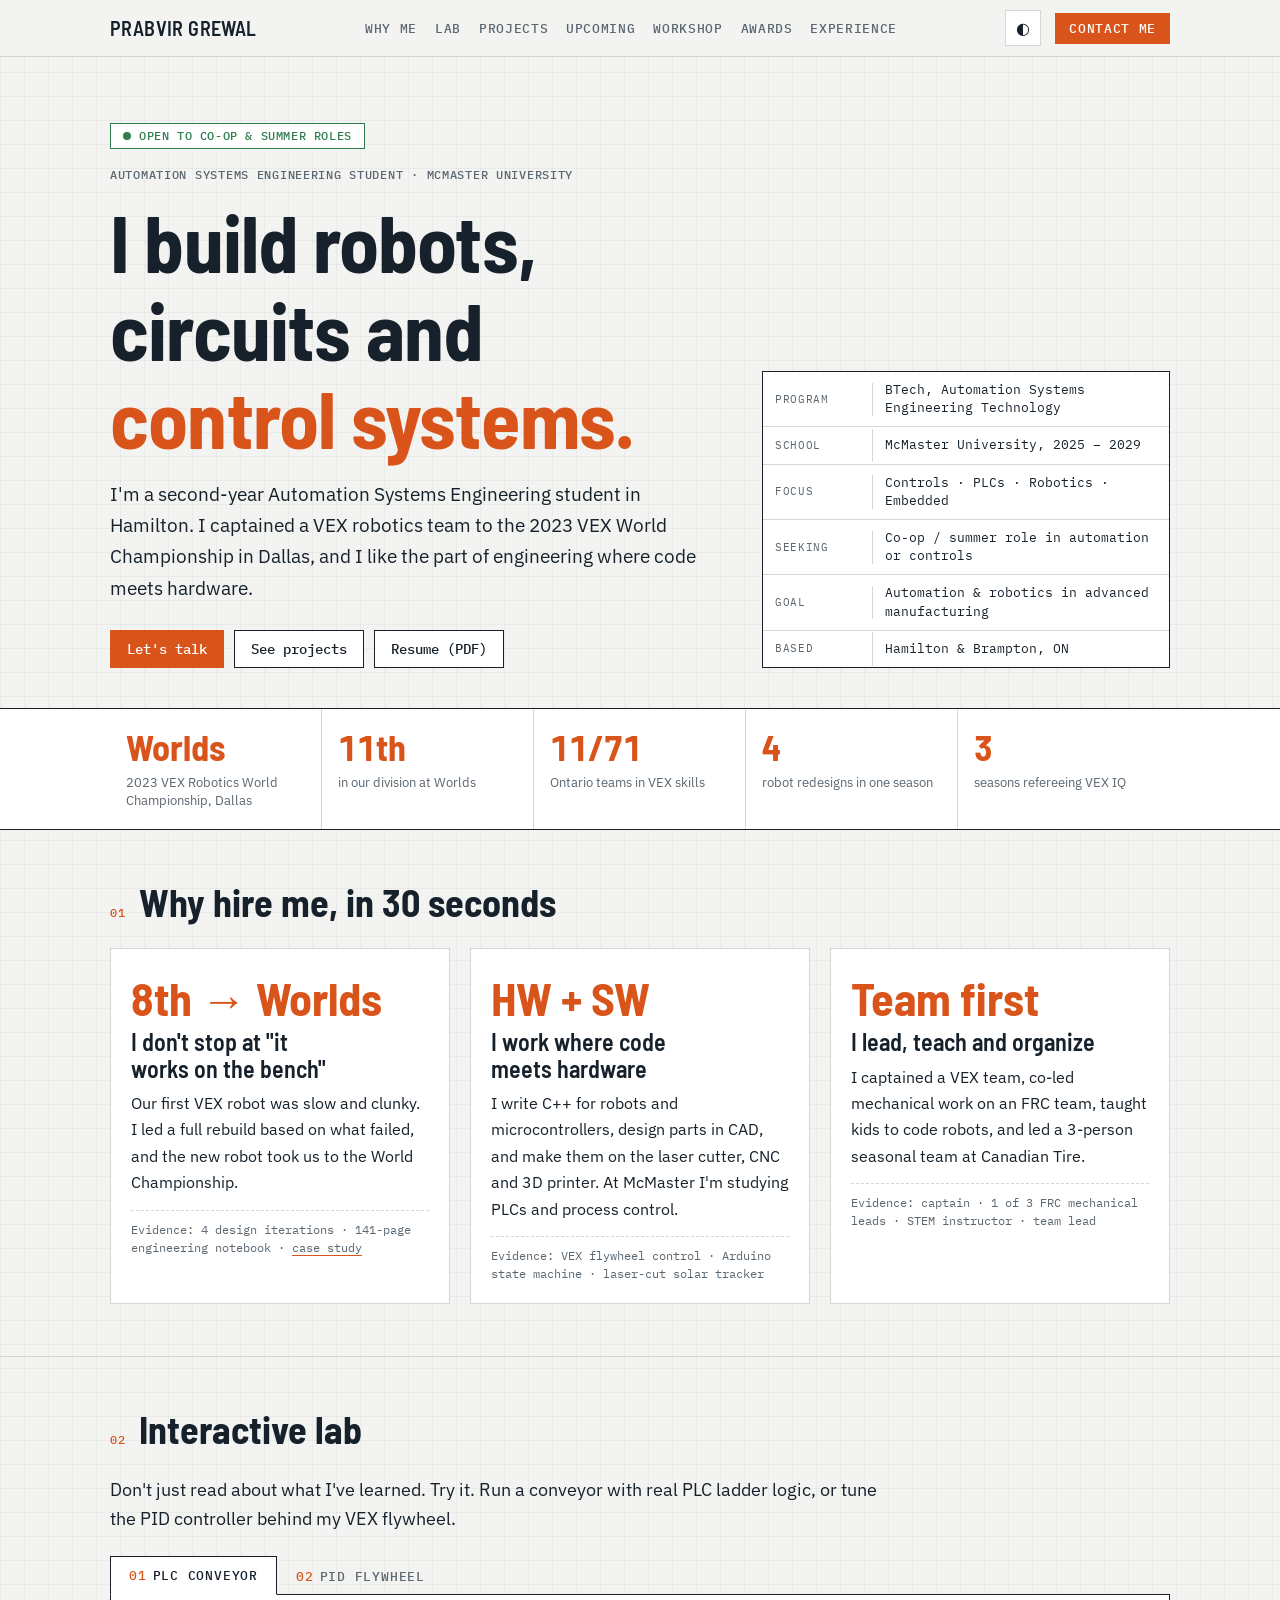
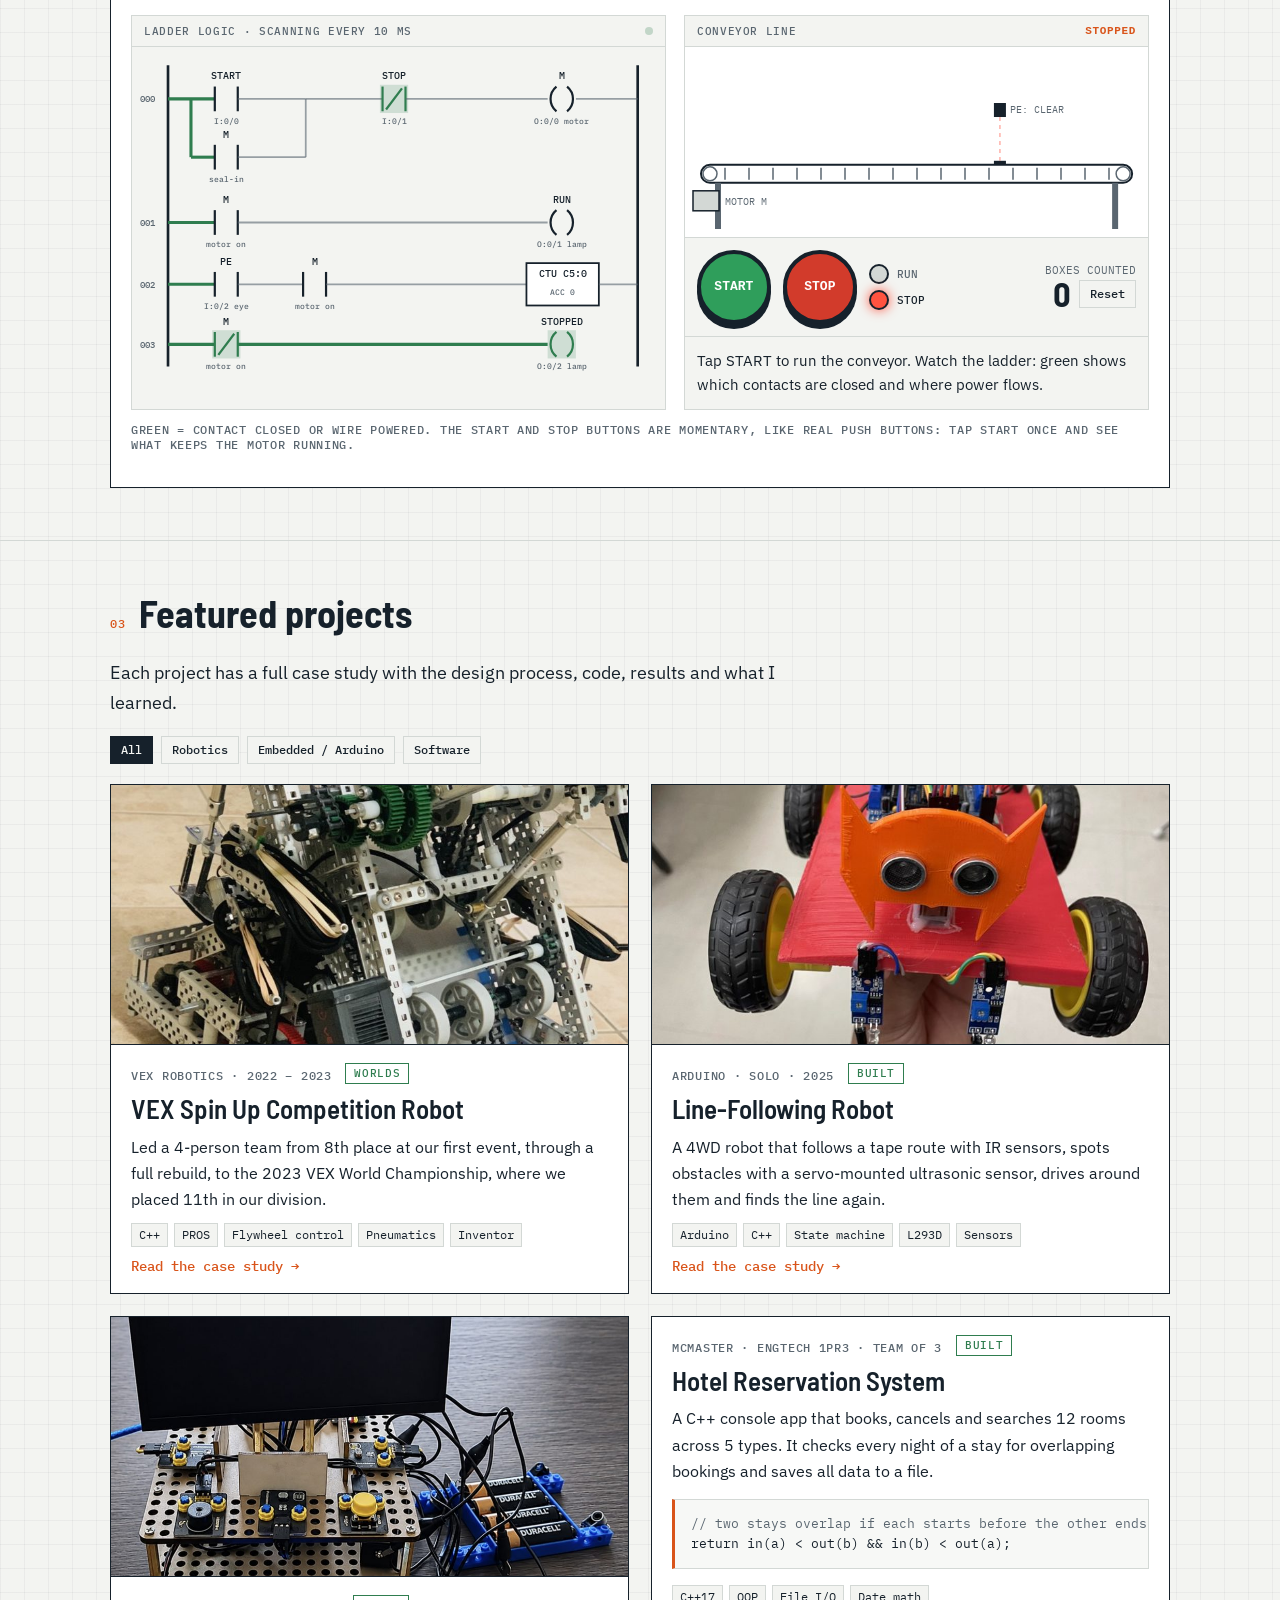
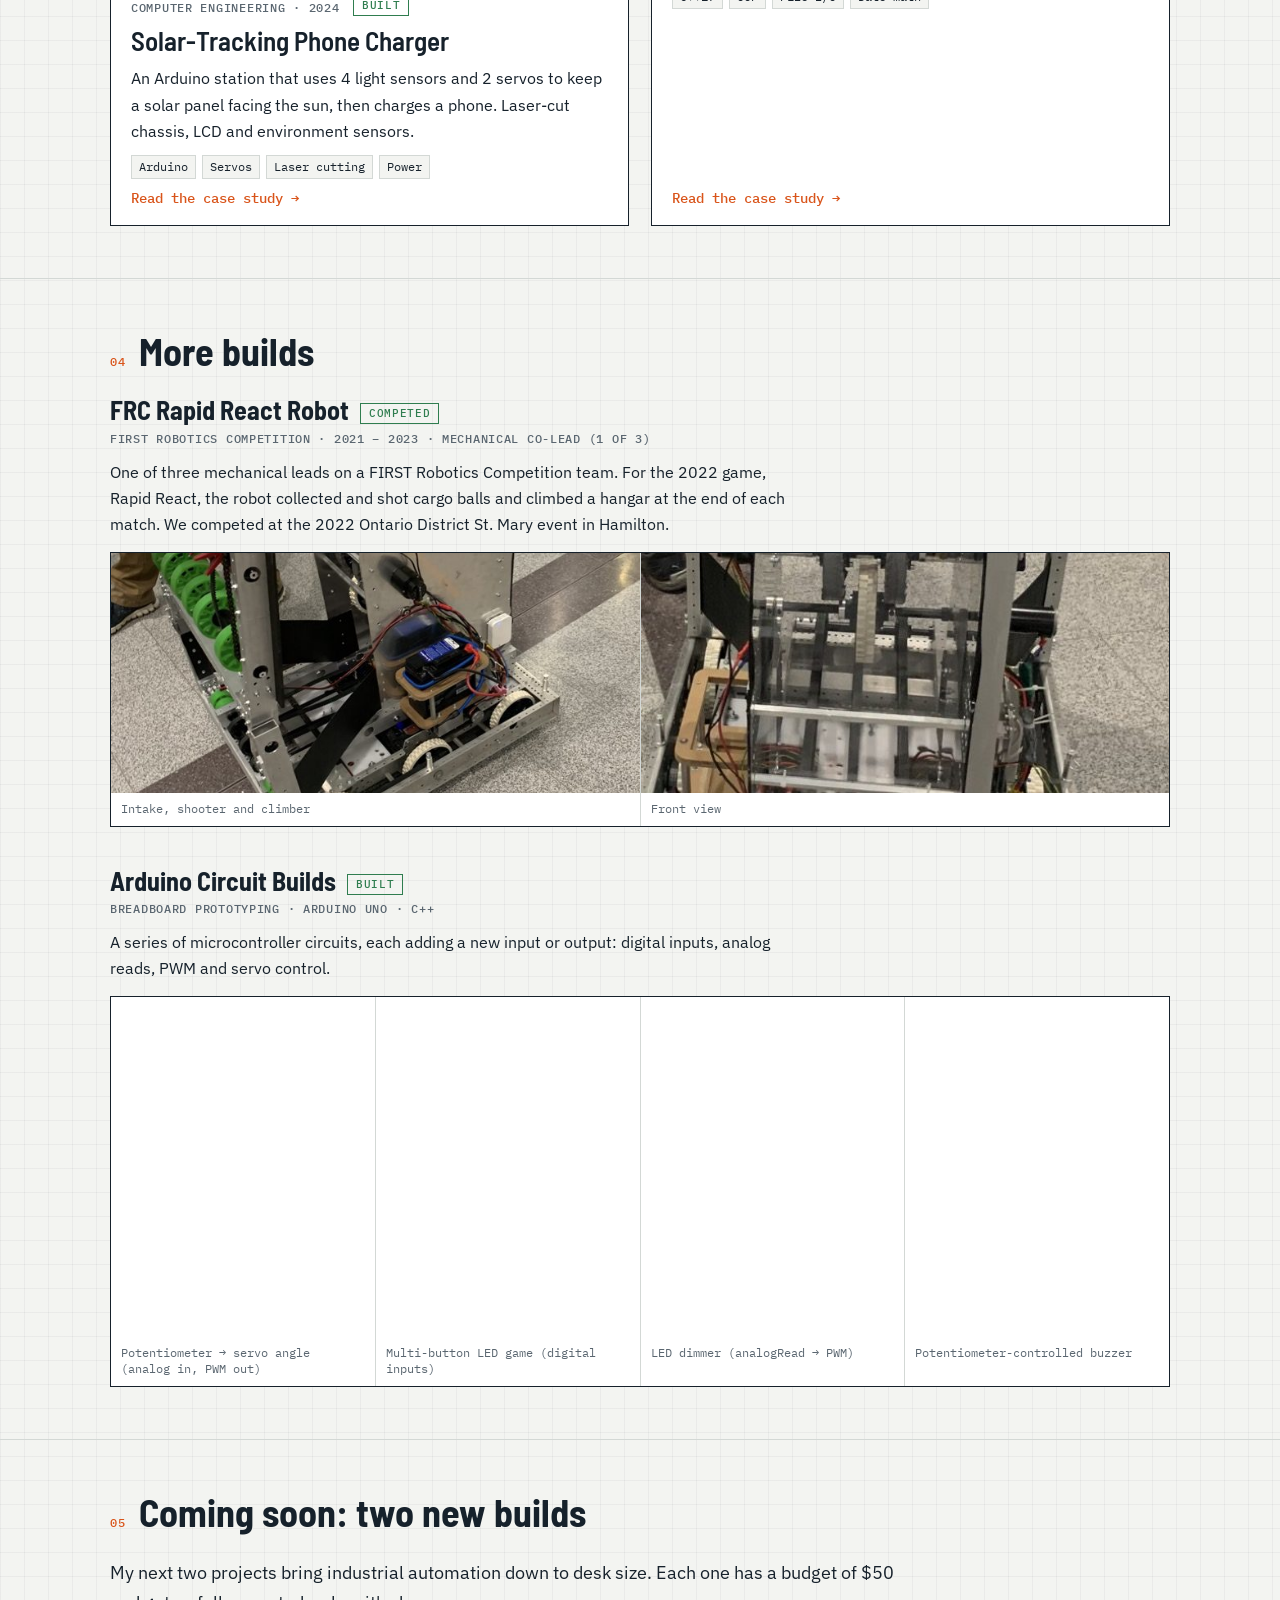
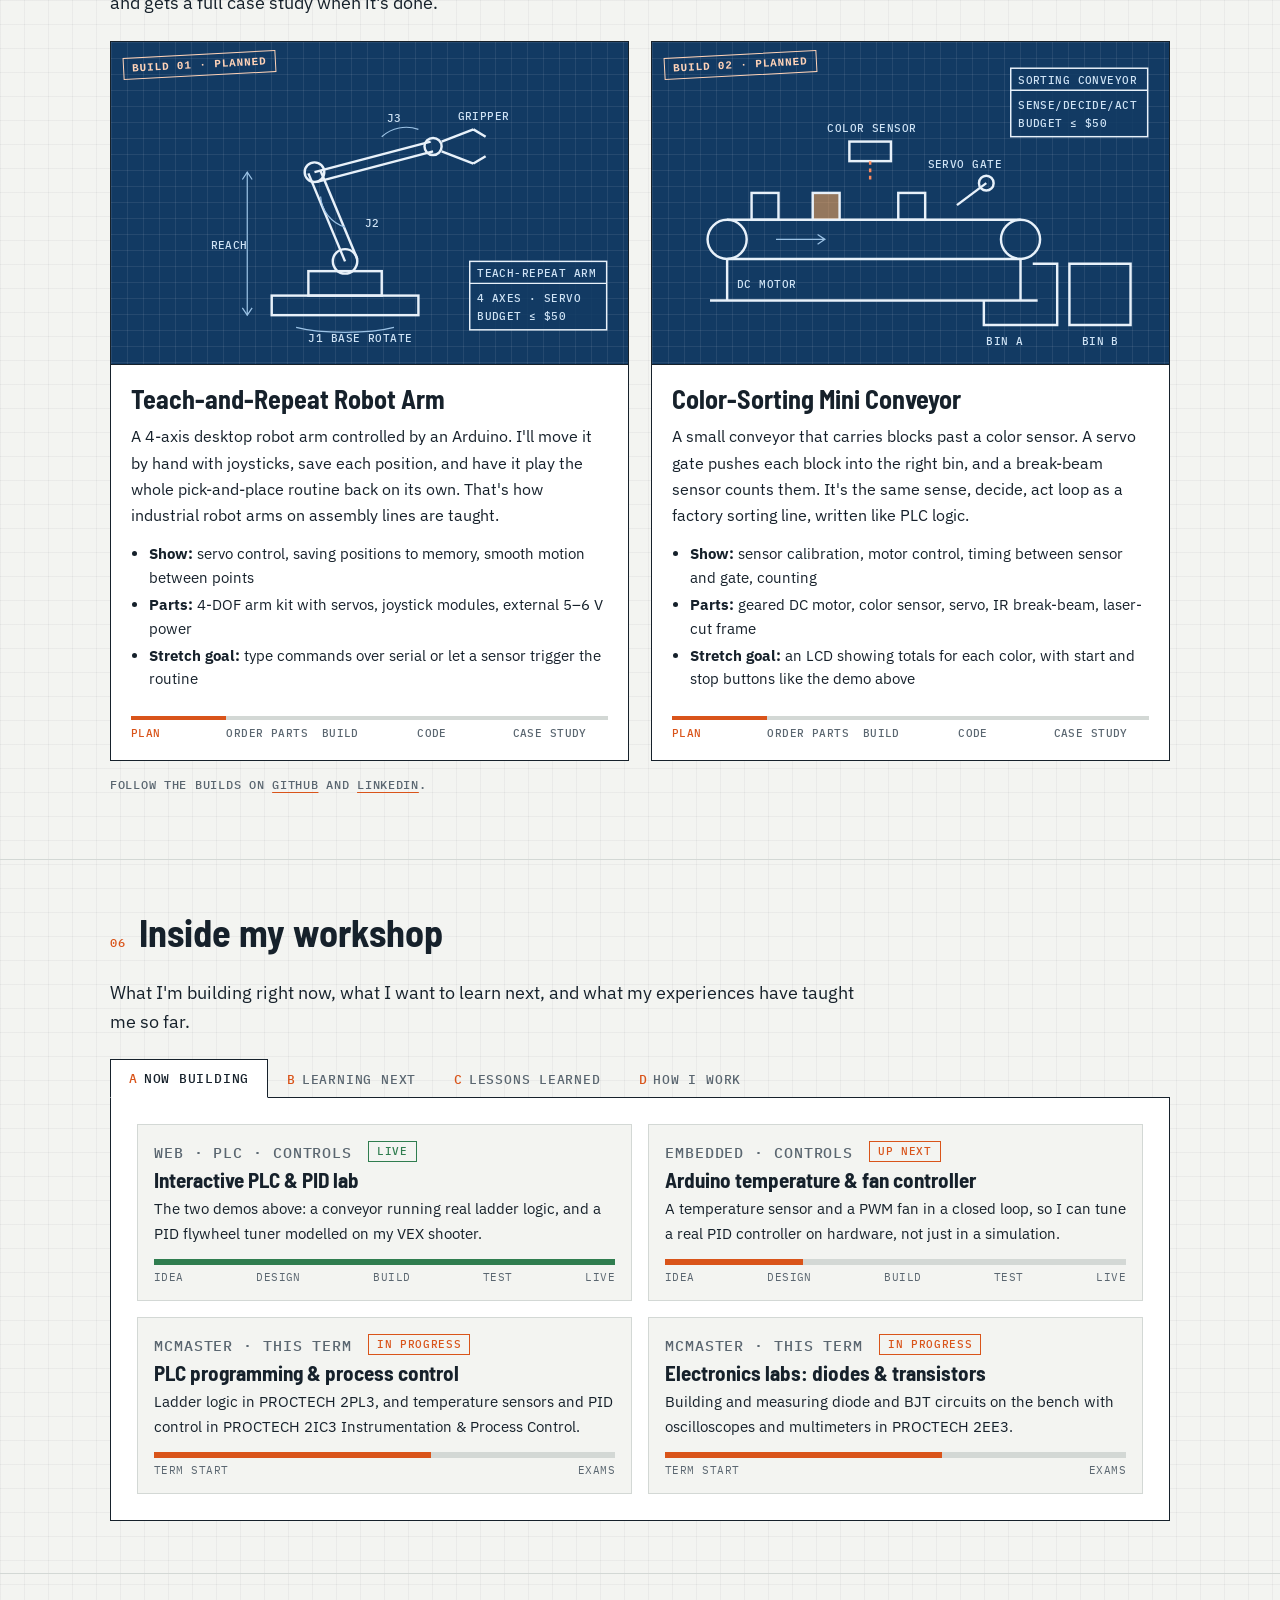
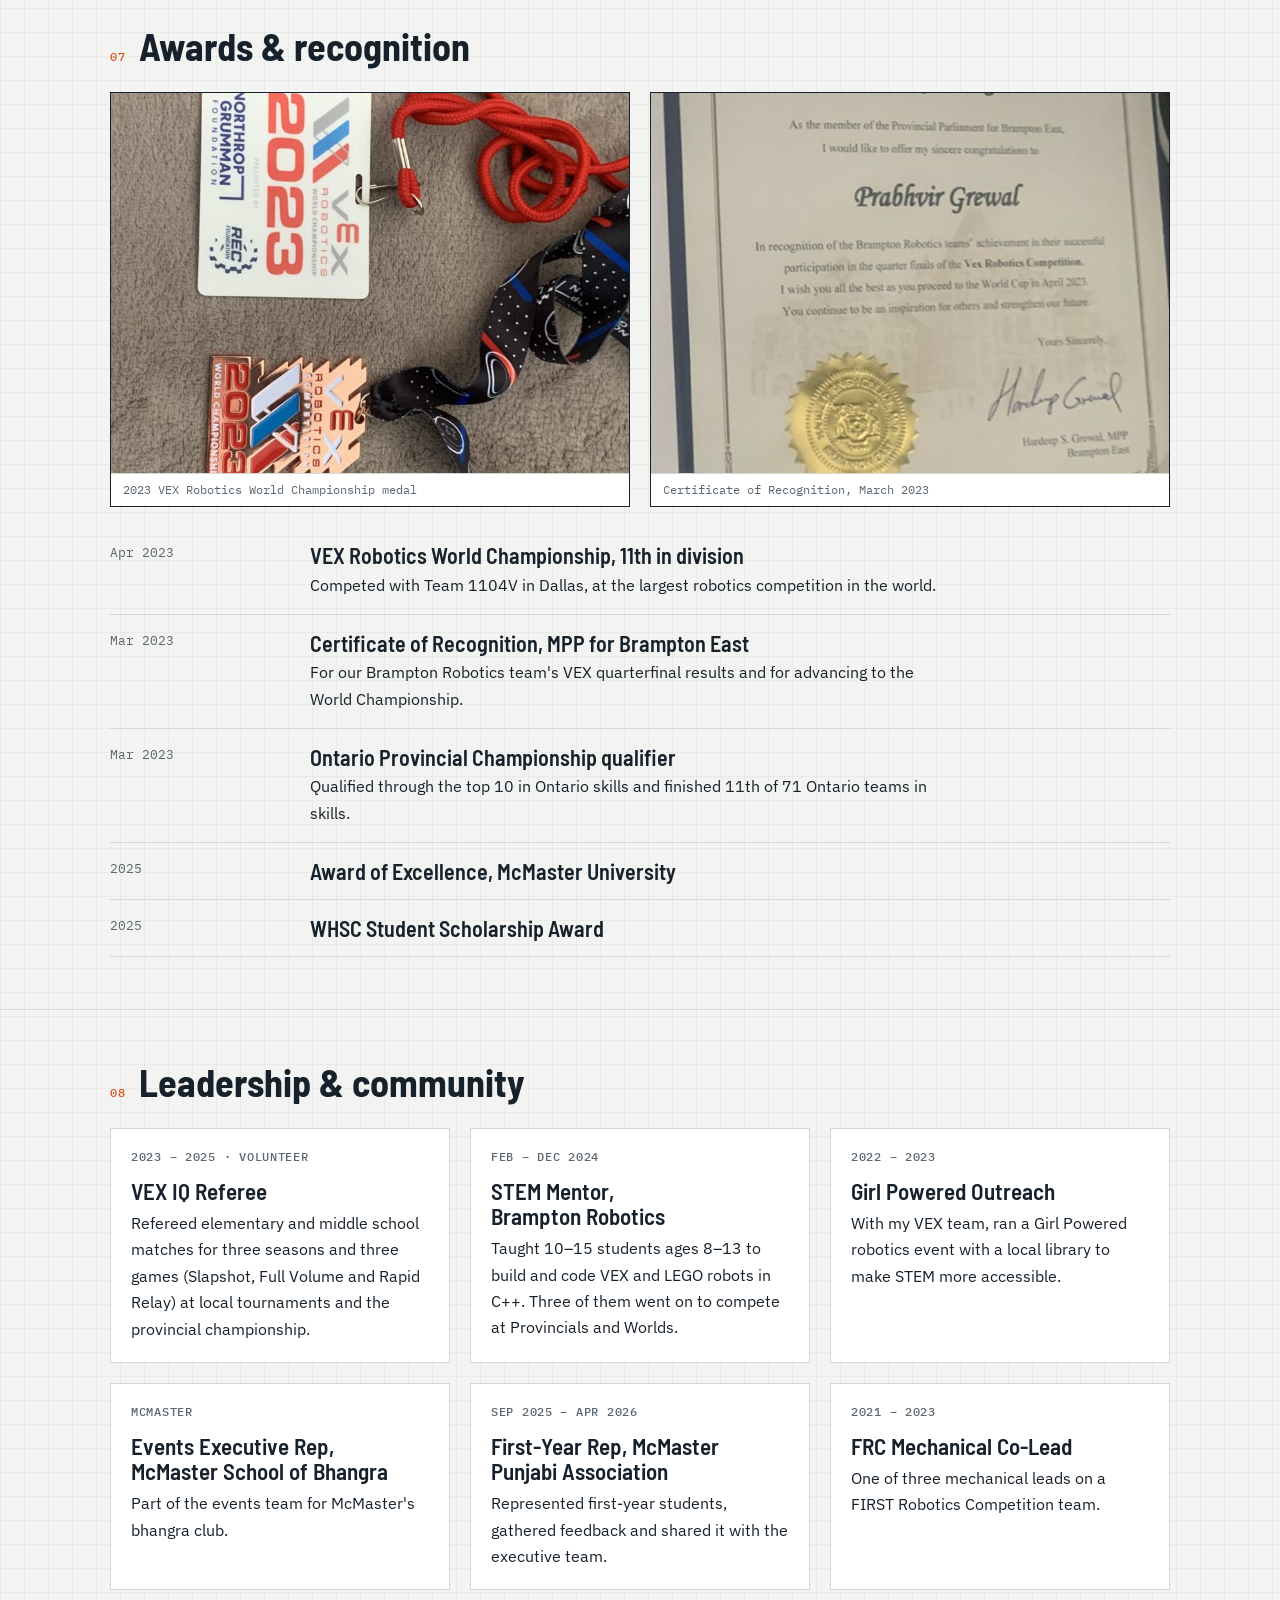
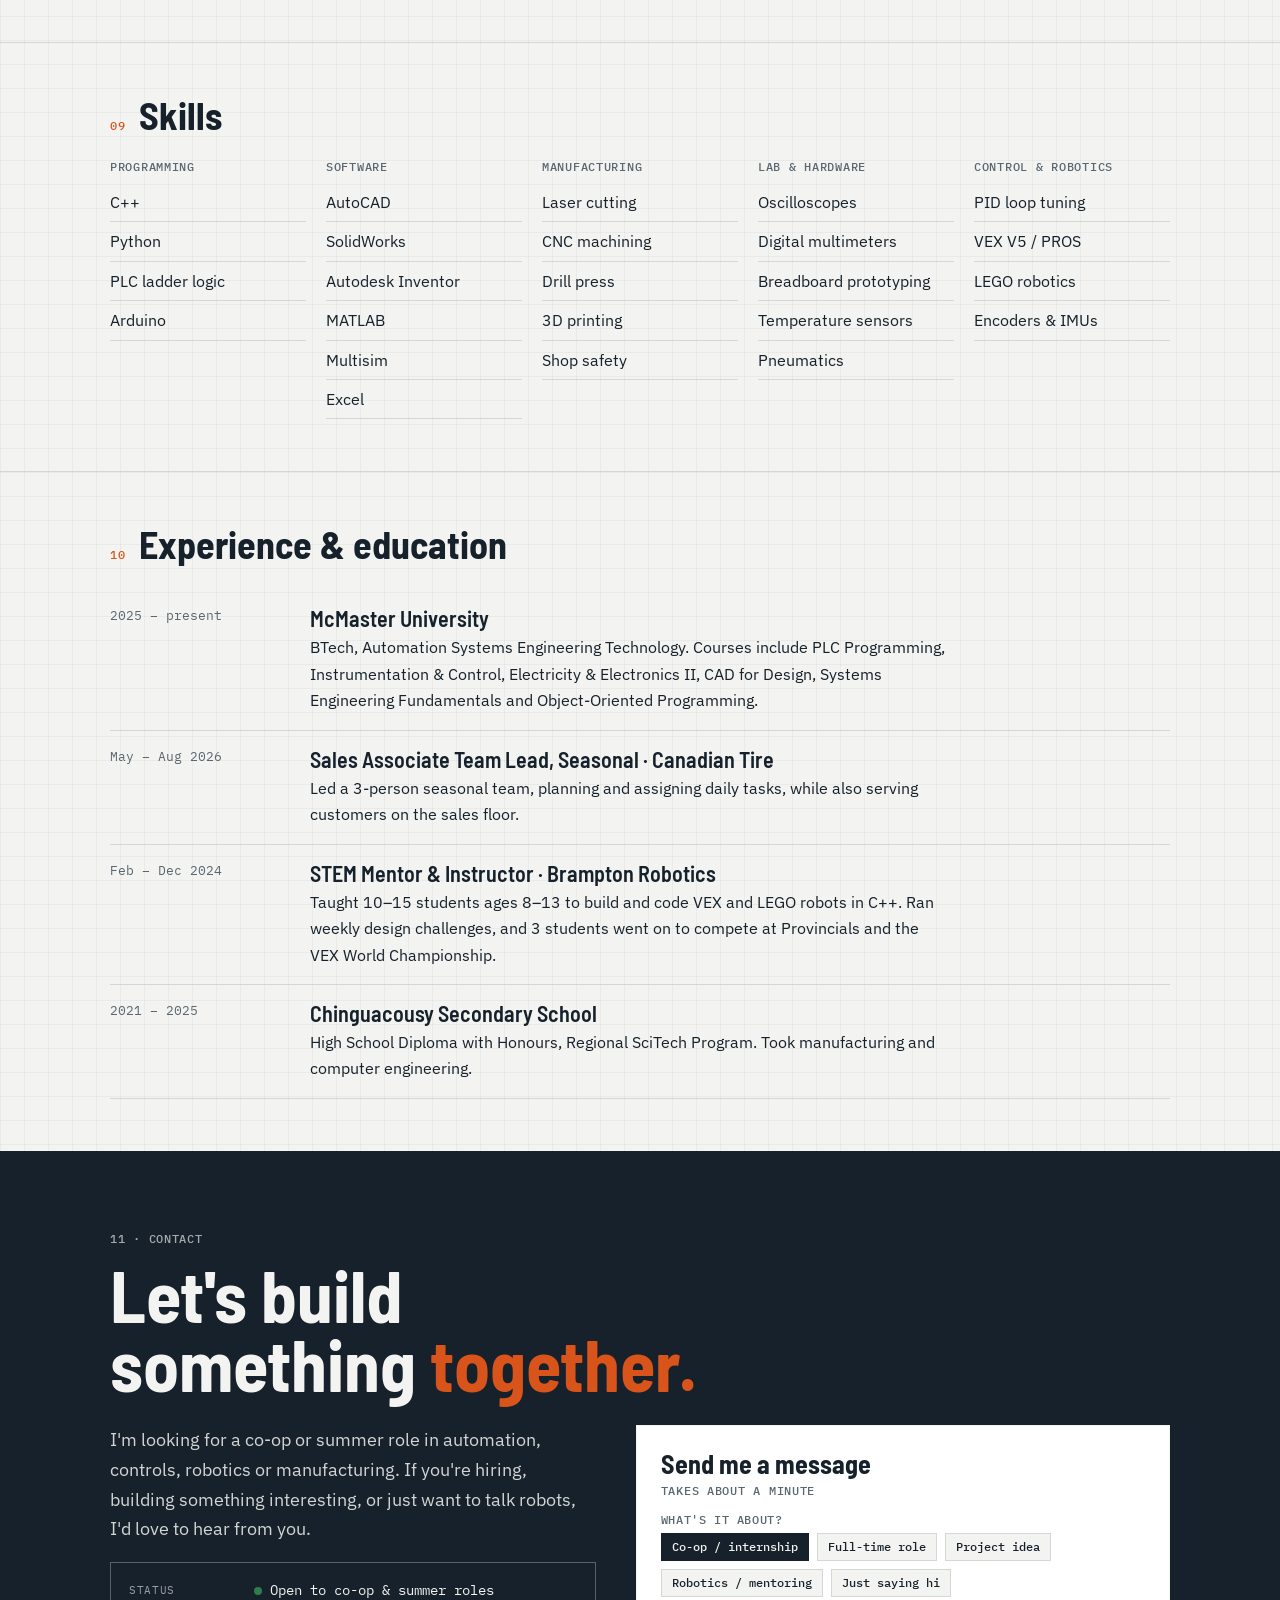
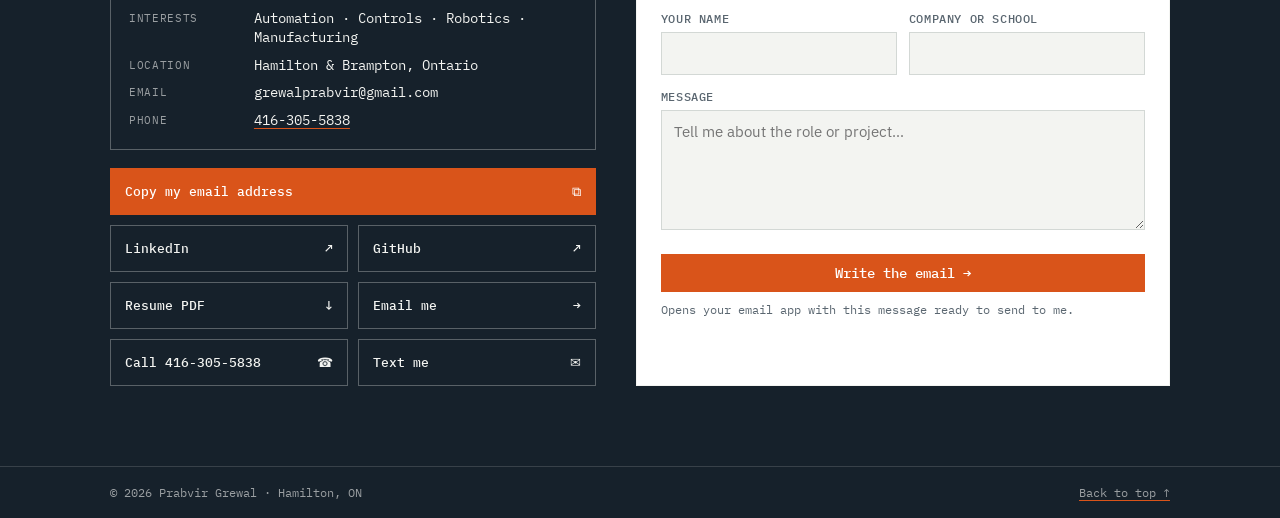
==== commit 4837d9c6: "Add Canadian Tire team size" ====
--- a/index.html
+++ b/index.html
@@ -93,7 +93,7 @@
       <article class="card reveal">
         <span class="num">Team first</span>
         <h3>I lead, teach and organize</h3>
-        <p>I captained a VEX team, co-led mechanical work on an FRC team, taught kids to code robots, and organized a seasonal team at Canadian Tire.</p>
+        <p>I captained a VEX team, co-led mechanical work on an FRC team, taught kids to code robots, and led a 3-person seasonal team at Canadian Tire.</p>
         <p class="proof">Evidence: captain · 1 of 3 FRC mechanical leads · STEM instructor · team lead</p>
       </article>
     </div>
@@ -380,7 +380,7 @@
           <div class="lesson"><p class="tag">Line-Following Robot</p><q>Calibration matters as much as the code.</q><p>The same program behaved completely differently until the sensors were calibrated for the floor and the lighting.</p></div>
           <div class="lesson"><p class="tag">Brampton Robotics · Instructor</p><q>If I can't explain it simply, I don't really understand it.</q><p>Teaching kids to code robots made me break ideas down into small, clear steps.</p></div>
           <div class="lesson"><p class="tag">VEX IQ · Referee</p><q>Stay calm and be consistent.</q><p>Refereeing three seasons of matches meant making fast, fair calls under pressure and explaining them clearly.</p></div>
-          <div class="lesson"><p class="tag">Canadian Tire · Team Lead</p><q>A clear plan makes the whole team faster.</q><p>Organizing the seasonal team and assigning tasks showed me how much smoother a shift runs when everyone knows their job.</p></div>
+          <div class="lesson"><p class="tag">Canadian Tire · Team Lead</p><q>A clear plan makes the whole team faster.</q><p>Leading a 3-person seasonal team and assigning tasks showed me how much smoother a shift runs when everyone knows their job.</p></div>
         </div>
       </div>
 
@@ -446,7 +446,7 @@
     <div class="sec-head"><span class="tag">10</span><h2>Experience &amp; education</h2></div>
     <ul class="tl">
       <li><div class="when">2025 – present</div><div><h3>McMaster University</h3><p>BTech, Automation Systems Engineering Technology. Courses include PLC Programming, Instrumentation &amp; Control, Electricity &amp; Electronics II, CAD for Design, Systems Engineering Fundamentals and Object-Oriented Programming.</p></div></li>
-      <li><div class="when">May – Aug 2026</div><div><h3>Sales Associate Team Lead, Seasonal · Canadian Tire</h3><p>Organized the seasonal team and assigned daily tasks, while also serving customers on the sales floor.</p></div></li>
+      <li><div class="when">May – Aug 2026</div><div><h3>Sales Associate Team Lead, Seasonal · Canadian Tire</h3><p>Led a 3-person seasonal team, planning and assigning daily tasks, while also serving customers on the sales floor.</p></div></li>
       <li><div class="when">Feb – Dec 2024</div><div><h3>STEM Mentor &amp; Instructor · Brampton Robotics</h3><p>Taught 10–15 students ages 8–13 to build and code VEX and LEGO robots in C++. Ran weekly design challenges, and 3 students went on to compete at Provincials and the VEX World Championship.</p></div></li>
       <li><div class="when">2021 – 2025</div><div><h3>Chinguacousy Secondary School</h3><p>High School Diploma with Honours, Regional SciTech Program. Took manufacturing and computer engineering.</p></div></li>
     </ul>
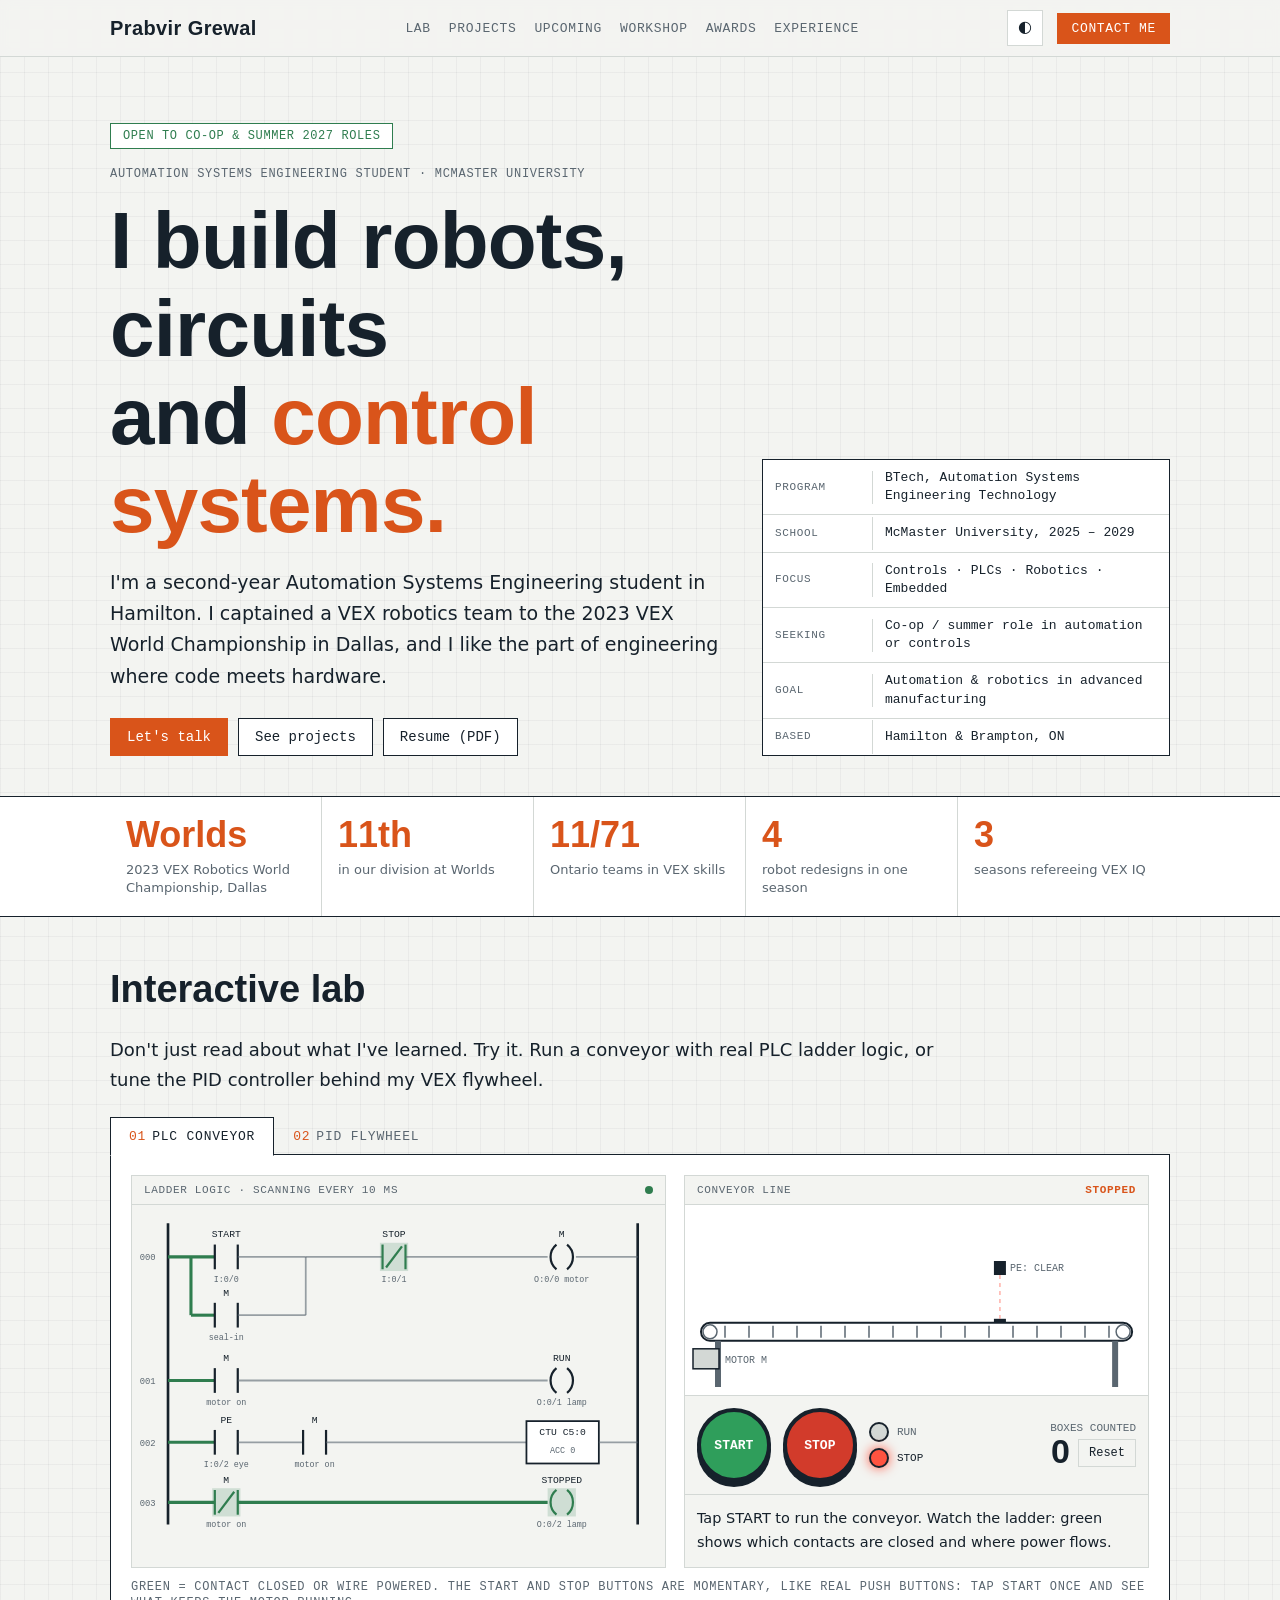
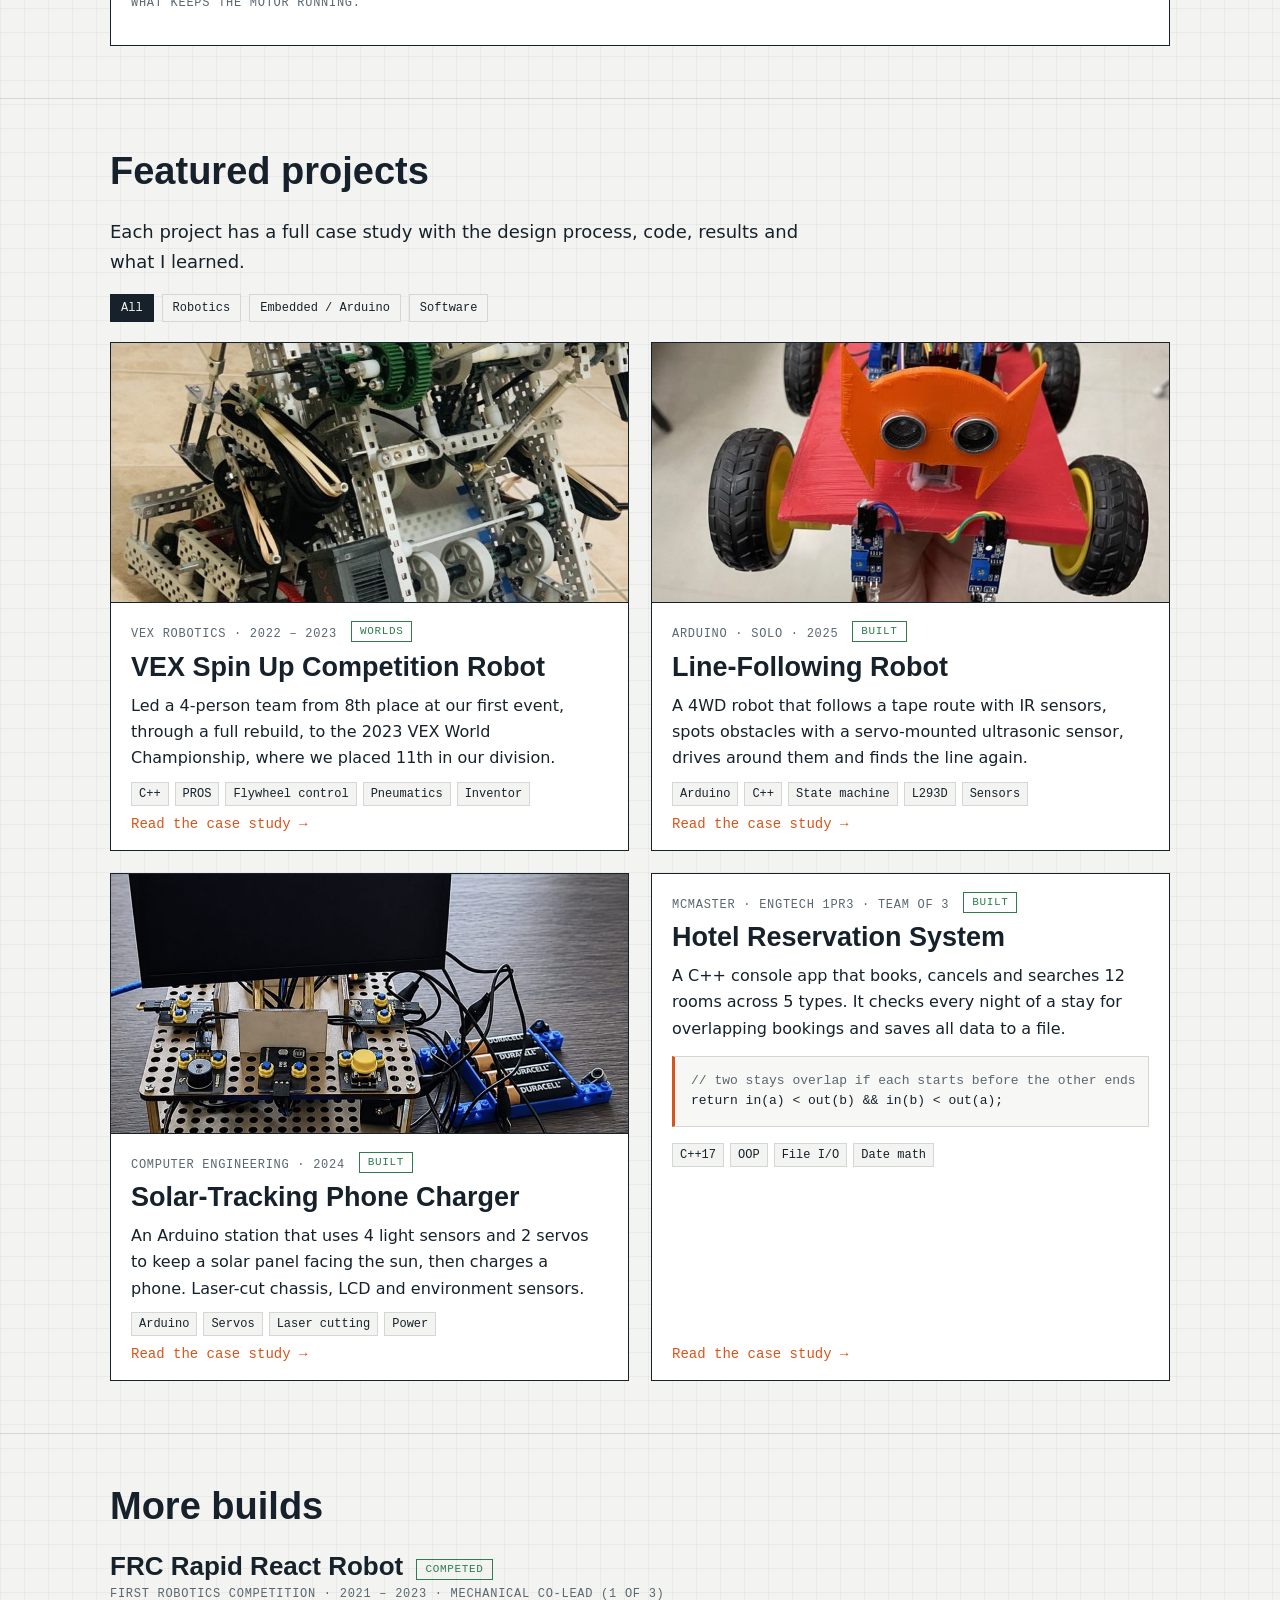
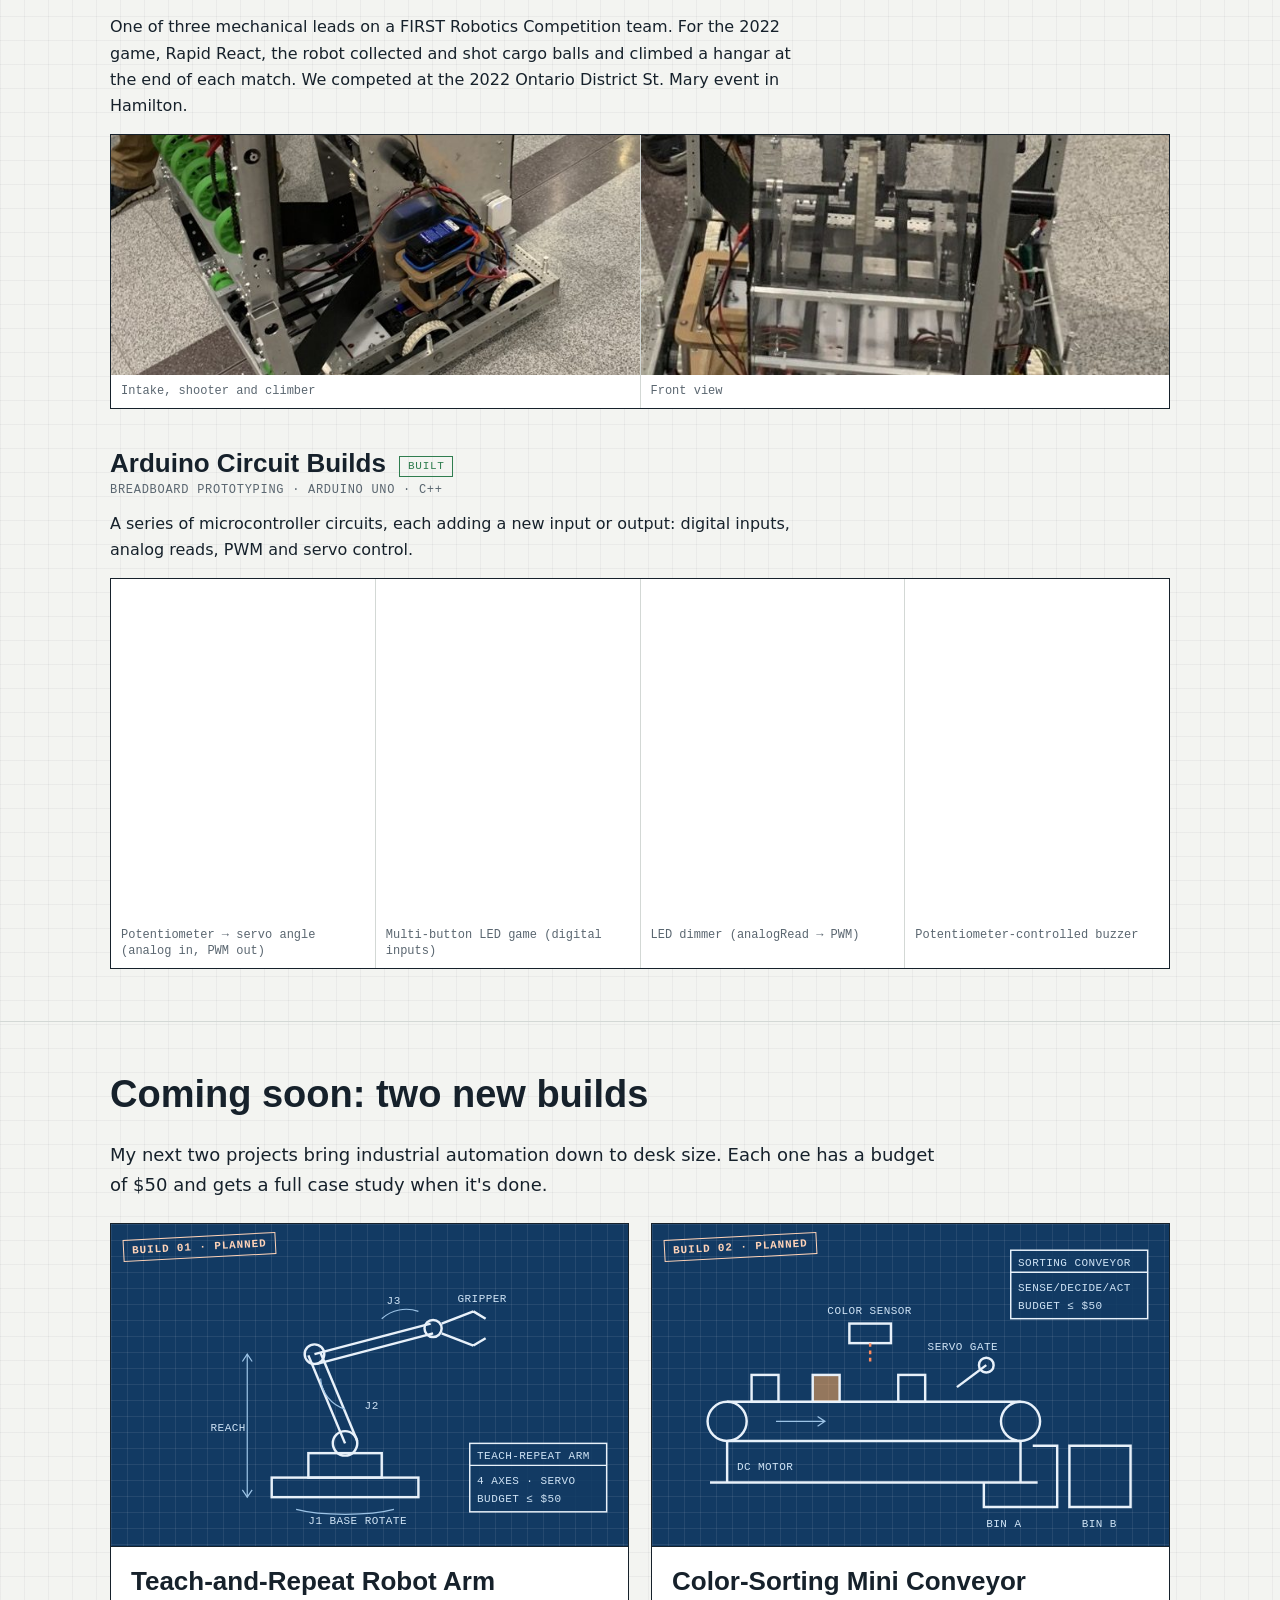
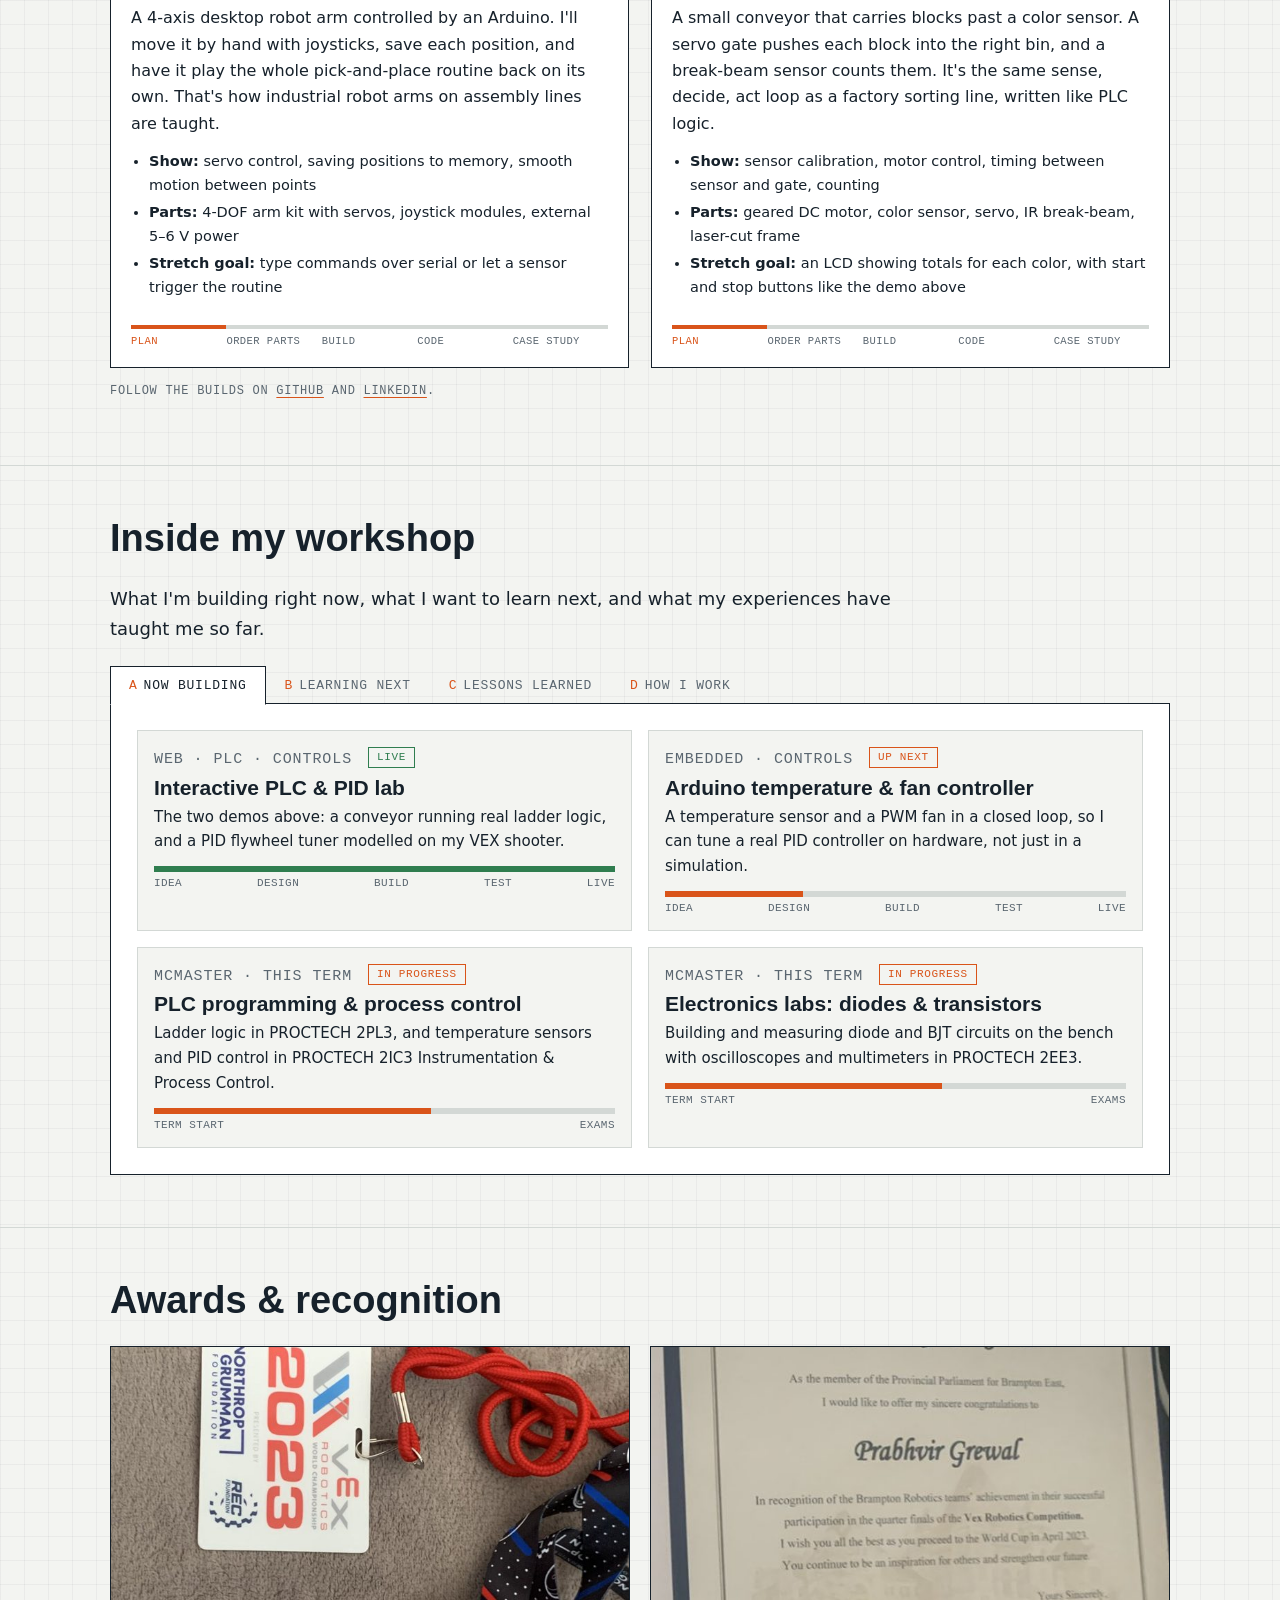
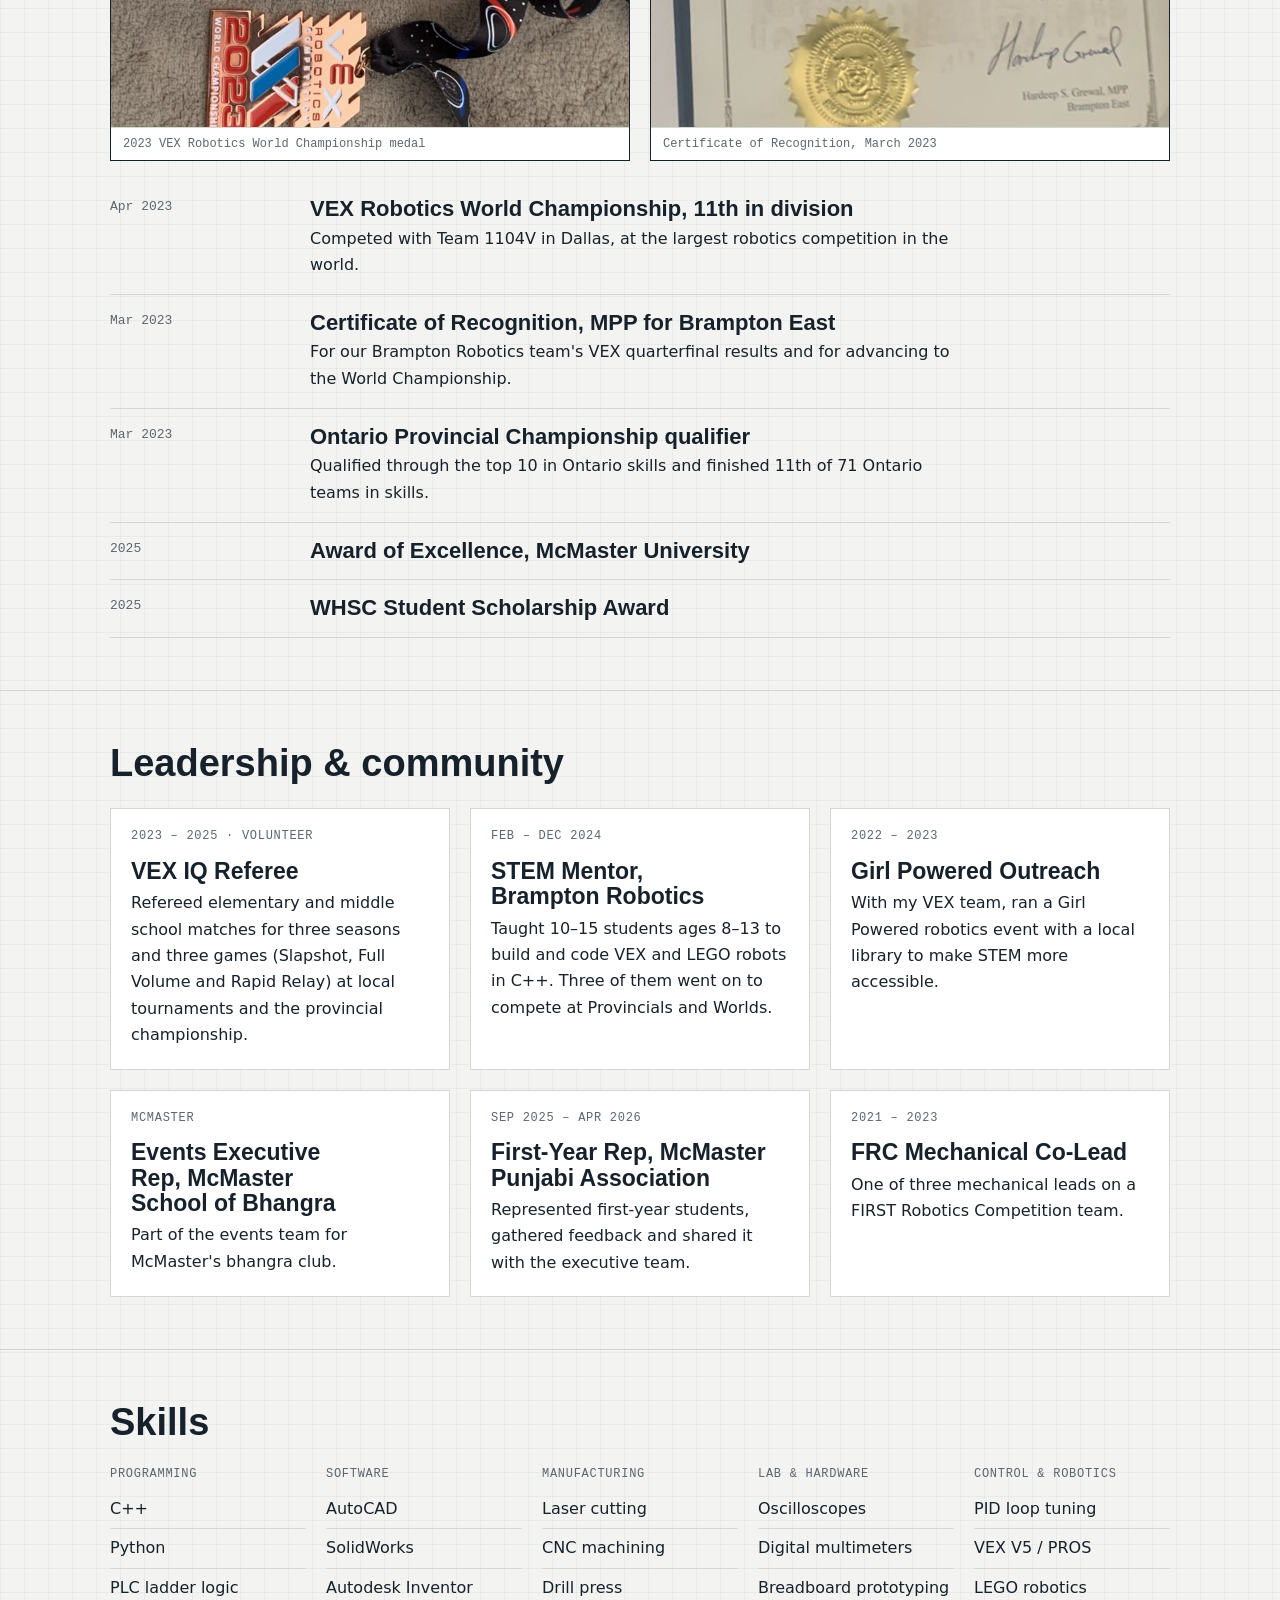
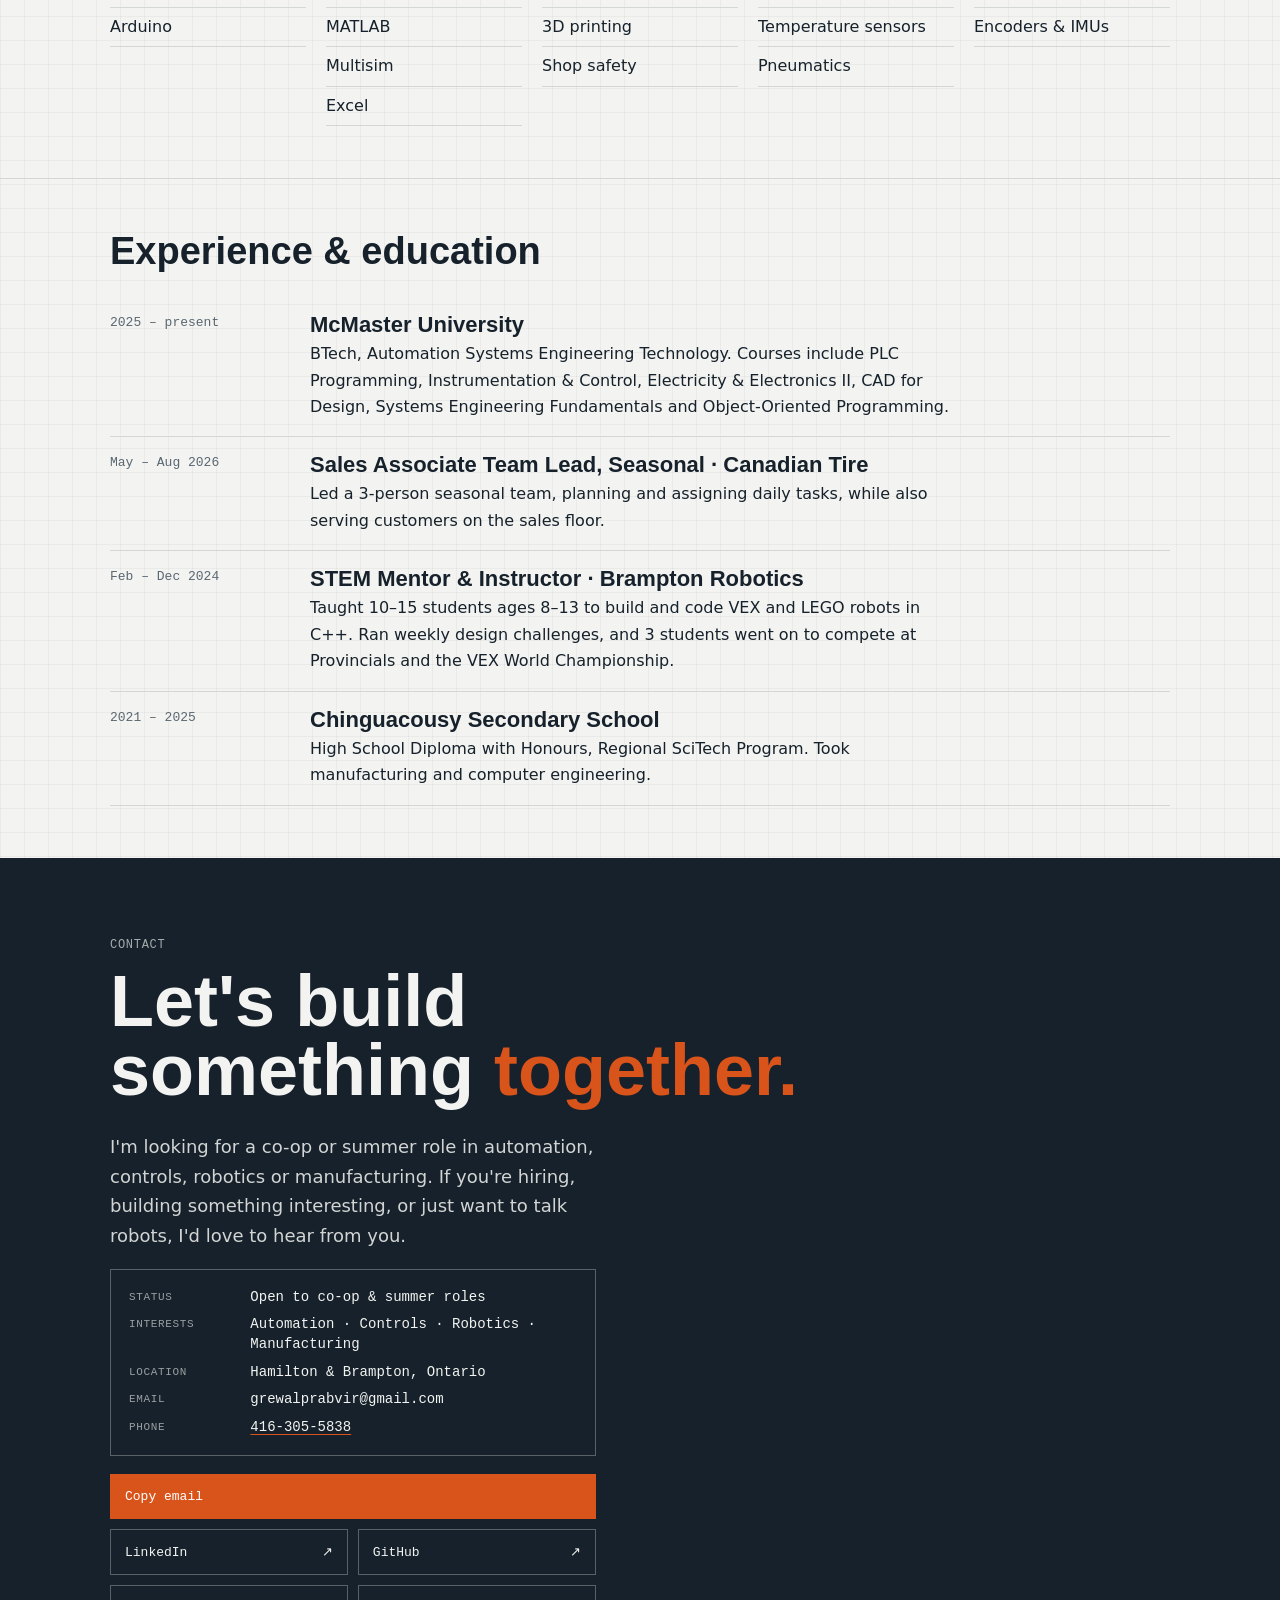
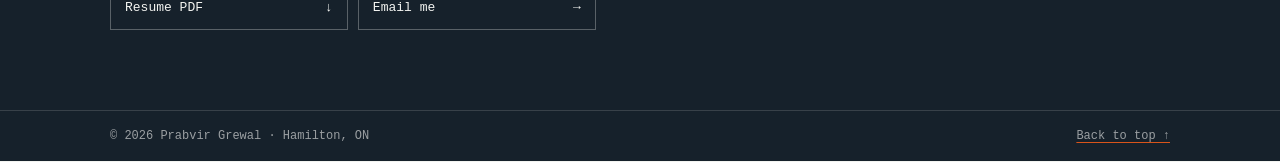
==== commit f40ff9b0: "Minimal redesign: remove Why hire me section" ====
--- a/index.html
+++ b/index.html
@@ -7,19 +7,17 @@
 <meta name="description" content="Prabvir Grewal: Automation Systems Engineering student at McMaster University. Robotics, PLCs, circuits, control systems and C++ projects.">
 <link rel="preconnect" href="https://fonts.googleapis.com">
 <link rel="preconnect" href="https://fonts.gstatic.com" crossorigin>
-<link href="https://fonts.googleapis.com/css2?family=Barlow+Semi+Condensed:wght@500;600;700&family=IBM+Plex+Sans:wght@400;500;600&family=IBM+Plex+Mono:wght@400;500&display=swap" rel="stylesheet">
+<link href="https://fonts.googleapis.com/css2?family=Inter:wght@400;500;600&family=JetBrains+Mono:wght@400;500&display=swap" rel="stylesheet">
 <link rel="stylesheet" href="css/site.css">
 <script>try{var t=localStorage.getItem('theme');if(t)document.documentElement.dataset.theme=t}catch(e){}</script>
 </head>
 <body>
 <a class="skip" href="#main">Skip to content</a>
-<div id="progress" aria-hidden="true"></div>
 
 <nav class="top" aria-label="Main">
   <div class="wrap">
-    <a class="me" href="#top">PRABVIR GREWAL</a>
+    <a class="me" href="#top">Prabvir Grewal</a>
     <ul>
-      <li><a href="#why">Why me</a></li>
       <li><a href="#demo">Lab</a></li>
       <li><a href="#projects">Projects</a></li>
       <li><a href="#upcoming">Upcoming</a></li>
@@ -34,14 +32,14 @@
     </div>
   </div>
   <div class="mobile-menu" id="mobileMenu">
-    <a href="#why">Why me</a><a href="#demo">Interactive lab</a><a href="#projects">Projects</a><a href="#upcoming">Upcoming</a><a href="#workshop">Workshop</a><a href="#awards">Awards</a><a href="#leadership">Leadership</a><a href="#experience">Experience</a><a href="#contact">Contact</a>
+    <a href="#demo">Interactive lab</a><a href="#projects">Projects</a><a href="#upcoming">Upcoming</a><a href="#workshop">Workshop</a><a href="#awards">Awards</a><a href="#leadership">Leadership</a><a href="#experience">Experience</a><a href="#contact">Contact</a>
   </div>
 </nav>
 
 <header class="hero" id="top">
   <div class="wrap hero-grid">
     <div>
-      <p class="status"><span class="dot" aria-hidden="true"></span>Open to co-op &amp; summer roles</p>
+      <p class="status">Open to co-op &amp; summer 2027 roles</p>
       <p class="tag">Automation Systems Engineering Student · McMaster University</p>
       <h1>I build robots, circuits and <span>control systems.</span></h1>
       <p class="lede">I'm a second-year Automation Systems Engineering student in Hamilton. I captained a VEX robotics team to the 2023 VEX World Championship in Dallas, and I like the part of engineering where code meets hardware.</p>
@@ -74,35 +72,9 @@
 
 <main id="main">
 
-<section id="why" class="first">
-  <div class="wrap">
-    <div class="sec-head"><span class="tag">01</span><h2>Why hire me, in 30 seconds</h2></div>
-    <div class="why">
-      <article class="card reveal">
-        <span class="num">8th → Worlds</span>
-        <h3>I don't stop at "it works on the bench"</h3>
-        <p>Our first VEX robot was slow and clunky. I led a full rebuild based on what failed, and the new robot took us to the World Championship.</p>
-        <p class="proof">Evidence: 4 design iterations · 141-page engineering notebook · <a href="projects/vex-spin-up.html">case study</a></p>
-      </article>
-      <article class="card reveal">
-        <span class="num">HW + SW</span>
-        <h3>I work where code meets hardware</h3>
-        <p>I write C++ for robots and microcontrollers, design parts in CAD, and make them on the laser cutter, CNC and 3D printer. At McMaster I'm studying PLCs and process control.</p>
-        <p class="proof">Evidence: VEX flywheel control · Arduino state machine · laser-cut solar tracker</p>
-      </article>
-      <article class="card reveal">
-        <span class="num">Team first</span>
-        <h3>I lead, teach and organize</h3>
-        <p>I captained a VEX team, co-led mechanical work on an FRC team, taught kids to code robots, and led a 3-person seasonal team at Canadian Tire.</p>
-        <p class="proof">Evidence: captain · 1 of 3 FRC mechanical leads · STEM instructor · team lead</p>
-      </article>
-    </div>
-  </div>
-</section>
-
-<section id="demo">
-  <div class="wrap">
-    <div class="sec-head"><span class="tag">02</span><h2>Interactive lab</h2></div>
+<section id="demo" class="first">
+  <div class="wrap">
+    <div class="sec-head"><h2>Interactive lab</h2></div>
     <p class="lead-p" style="margin-bottom:22px;max-width:72ch">Don't just read about what I've learned. Try it. Run a conveyor with real PLC ladder logic, or tune the PID controller behind my VEX flywheel.</p>
     <div class="tabs lab reveal">
       <div role="tablist" aria-label="Interactive lab">
@@ -162,7 +134,7 @@
 
 <section id="projects">
   <div class="wrap">
-    <div class="sec-head"><span class="tag">03</span><h2>Featured projects</h2></div>
+    <div class="sec-head"><h2>Featured projects</h2></div>
     <p class="lead-p" style="margin-bottom:18px">Each project has a full case study with the design process, code, results and what I learned.</p>
     <div class="filters" role="group" aria-label="Filter projects">
       <button class="chipbtn" type="button" data-f="all" aria-pressed="true">All</button>
@@ -218,7 +190,7 @@
 
 <section id="more">
   <div class="wrap">
-    <div class="sec-head"><span class="tag">04</span><h2>More builds</h2></div>
+    <div class="sec-head"><h2>More builds</h2></div>
     <h3 style="font-size:26px;margin-bottom:6px">FRC Rapid React Robot <span class="pill done">Competed</span></h3>
     <p class="tag" style="margin-bottom:12px">FIRST Robotics Competition · 2021 – 2023 · Mechanical co-lead (1 of 3)</p>
     <p style="max-width:68ch">One of three mechanical leads on a FIRST Robotics Competition team. For the 2022 game, Rapid React, the robot collected and shot cargo balls and climbed a hangar at the end of each match. We competed at the 2022 Ontario District St. Mary event in Hamilton.</p>
@@ -240,7 +212,7 @@
 
 <section id="upcoming">
   <div class="wrap">
-    <div class="sec-head"><span class="tag">05</span><h2>Coming soon: two new builds</h2></div>
+    <div class="sec-head"><h2>Coming soon: two new builds</h2></div>
     <p class="lead-p" style="margin-bottom:24px;max-width:72ch">My next two projects bring industrial automation down to desk size. Each one has a budget of $50 and gets a full case study when it's done.</p>
     <div class="upcoming">
       <article class="bp reveal">
@@ -318,7 +290,7 @@
 
 <section id="workshop">
   <div class="wrap">
-    <div class="sec-head"><span class="tag">06</span><h2>Inside my workshop</h2></div>
+    <div class="sec-head"><h2>Inside my workshop</h2></div>
     <p class="lead-p" style="margin-bottom:22px;max-width:70ch">What I'm building right now, what I want to learn next, and what my experiences have taught me so far.</p>
     <div class="tabs reveal">
       <div role="tablist" aria-label="Workshop">
@@ -399,7 +371,7 @@
 
 <section id="awards">
   <div class="wrap">
-    <div class="sec-head"><span class="tag">07</span><h2>Awards &amp; recognition</h2></div>
+    <div class="sec-head"><h2>Awards &amp; recognition</h2></div>
     <div class="grid2" style="margin-bottom:20px">
       <figure class="wide" style="margin:0"><img src="img/worlds-medal.jpg" alt="2023 VEX Robotics World Championship medal and badge" loading="lazy" style="max-height:380px;object-fit:cover"><figcaption>2023 VEX Robotics World Championship medal</figcaption></figure>
       <figure class="wide" style="margin:0"><img src="img/certificate.jpg" alt="Certificate of Recognition from the MPP for Brampton East" loading="lazy" style="max-height:380px;object-fit:cover"><figcaption>Certificate of Recognition, March 2023</figcaption></figure>
@@ -416,7 +388,7 @@
 
 <section id="leadership">
   <div class="wrap">
-    <div class="sec-head"><span class="tag">08</span><h2>Leadership &amp; community</h2></div>
+    <div class="sec-head"><h2>Leadership &amp; community</h2></div>
     <div class="grid3">
       <div class="card reveal"><p class="tag">2023 – 2025 · Volunteer</p><h3>VEX IQ Referee</h3><p>Refereed elementary and middle school matches for three seasons and three games (Slapshot, Full Volume and Rapid Relay) at local tournaments and the provincial championship.</p></div>
       <div class="card reveal"><p class="tag">Feb – Dec 2024</p><h3>STEM Mentor, Brampton Robotics</h3><p>Taught 10–15 students ages 8–13 to build and code VEX and LEGO robots in C++. Three of them went on to compete at Provincials and Worlds.</p></div>
@@ -430,7 +402,7 @@
 
 <section id="skills">
   <div class="wrap">
-    <div class="sec-head"><span class="tag">09</span><h2>Skills</h2></div>
+    <div class="sec-head"><h2>Skills</h2></div>
     <div class="skills">
       <div><h3>Programming</h3><ul><li>C++</li><li>Python</li><li>PLC ladder logic</li><li>Arduino</li></ul></div>
       <div><h3>Software</h3><ul><li>AutoCAD</li><li>SolidWorks</li><li>Autodesk Inventor</li><li>MATLAB</li><li>Multisim</li><li>Excel</li></ul></div>
@@ -443,7 +415,7 @@
 
 <section id="experience">
   <div class="wrap">
-    <div class="sec-head"><span class="tag">10</span><h2>Experience &amp; education</h2></div>
+    <div class="sec-head"><h2>Experience &amp; education</h2></div>
     <ul class="tl">
       <li><div class="when">2025 – present</div><div><h3>McMaster University</h3><p>BTech, Automation Systems Engineering Technology. Courses include PLC Programming, Instrumentation &amp; Control, Electricity &amp; Electronics II, CAD for Design, Systems Engineering Fundamentals and Object-Oriented Programming.</p></div></li>
       <li><div class="when">May – Aug 2026</div><div><h3>Sales Associate Team Lead, Seasonal · Canadian Tire</h3><p>Led a 3-person seasonal team, planning and assigning daily tasks, while also serving customers on the sales floor.</p></div></li>
@@ -456,14 +428,14 @@
 
 <section class="contact" id="contact" aria-labelledby="contact-h">
   <div class="wrap">
-    <p class="tag">11 · Contact</p>
+    <p class="tag">Contact</p>
     <h2 id="contact-h">Let's build<br>something <span>together.</span></h2>
     <div class="grid">
       <div>
         <p class="lead">I'm looking for a co-op or summer role in automation, controls, robotics or manufacturing. If you're hiring, building something interesting, or just want to talk robots, I'd love to hear from you.</p>
         <div class="cbox">
           <dl>
-            <dt>Status</dt><dd><span class="dot" style="display:inline-block;margin-right:8px"></span>Open to co-op &amp; summer roles</dd>
+            <dt>Status</dt><dd>Open to co-op &amp; summer roles</dd>
             <dt>Interests</dt><dd>Automation · Controls · Robotics · Manufacturing</dd>
             <dt>Location</dt><dd>Hamilton &amp; Brampton, Ontario</dd>
             <dt>Email</dt><dd>grewalprabvir@gmail.com</dd>
@@ -471,35 +443,13 @@
           </dl>
         </div>
         <div class="quick">
-          <button type="button" id="copyEmail" class="wide">Copy my email address <span aria-hidden="true">⧉</span></button>
+          <button type="button" id="copyEmail" class="wide">Copy email</button>
           <a href="https://www.linkedin.com/in/prabvirgrewal">LinkedIn <span aria-hidden="true">↗</span></a>
           <a href="https://github.com/prabvirgrewal">GitHub <span aria-hidden="true">↗</span></a>
           <a href="Prabvir_Grewal_Resume.pdf">Resume PDF <span aria-hidden="true">↓</span></a>
           <a href="mailto:grewalprabvir@gmail.com">Email me <span aria-hidden="true">→</span></a>
-          <a href="tel:+14163055838">Call 416-305-5838 <span aria-hidden="true">☎</span></a>
-          <a href="sms:+14163055838">Text me <span aria-hidden="true">✉</span></a>
-        </div>
-      </div>
-      <form class="msg" id="msgForm" novalidate>
-        <h3>Send me a message</h3>
-        <p class="tag" style="margin:0">Takes about a minute</p>
-        <label>What's it about?</label>
-        <div class="reasons" role="group" aria-label="Reason for contact">
-          <button class="chipbtn" type="button" aria-pressed="true">Co-op / internship</button>
-          <button class="chipbtn" type="button" aria-pressed="false">Full-time role</button>
-          <button class="chipbtn" type="button" aria-pressed="false">Project idea</button>
-          <button class="chipbtn" type="button" aria-pressed="false">Robotics / mentoring</button>
-          <button class="chipbtn" type="button" aria-pressed="false">Just saying hi</button>
-        </div>
-        <div class="row">
-          <div><label for="fName">Your name</label><input id="fName" name="name" autocomplete="name" required></div>
-          <div><label for="fOrg">Company or school</label><input id="fOrg" name="org" autocomplete="organization"></div>
-        </div>
-        <label for="fMsg">Message</label>
-        <textarea id="fMsg" name="message" required placeholder="Tell me about the role or project…"></textarea>
-        <button class="btn primary" type="submit">Write the email →</button>
-        <p class="note" id="formNote">Opens your email app with this message ready to send to me.</p>
-      </form>
+        </div>
+      </div>
     </div>
   </div>
 </section>
@@ -523,8 +473,6 @@
 const mb=$('#menuBtn'),mm=$('#mobileMenu');
 mb.addEventListener('click',()=>{const o=mm.classList.toggle('open');mb.setAttribute('aria-expanded',o)});
 mm.addEventListener('click',e=>{if(e.target.tagName==='A'){mm.classList.remove('open');mb.setAttribute('aria-expanded','false')}});
-/* progress */
-addEventListener('scroll',()=>{const h=document.documentElement;$('#progress').style.width=(h.scrollTop/(h.scrollHeight-h.clientHeight)*100)+'%'},{passive:true});
 /* reveal */
 if('IntersectionObserver' in window){const io=new IntersectionObserver(es=>es.forEach(e=>{if(e.isIntersecting){e.target.classList.add('in');io.unobserve(e.target)}}),{threshold:.12});$$('.reveal').forEach(el=>io.observe(el))}else $$('.reveal').forEach(el=>el.classList.add('in'));
 
@@ -542,18 +490,8 @@
 }));
 
 /* contact */
-$$('.reasons .chipbtn').forEach(b=>b.addEventListener('click',()=>$$('.reasons .chipbtn').forEach(x=>x.setAttribute('aria-pressed',x===b))));
 const EMAIL='grewalprabvir@gmail.com';
 $('#copyEmail').addEventListener('click',async()=>{try{await navigator.clipboard.writeText(EMAIL);toast('Email copied: '+EMAIL)}catch(e){toast(EMAIL)}});
-$('#msgForm').addEventListener('submit',e=>{
-  e.preventDefault();const n=$('#fName').value.trim(),o=$('#fOrg').value.trim(),m=$('#fMsg').value.trim();
-  if(!n||!m){$('#formNote').textContent='Please add your name and a message.';(n?$('#fMsg'):$('#fName')).focus();return}
-  const r=($('.reasons [aria-pressed=true]')||{}).textContent||'Hello';
-  const subject=`${r} – from ${n}${o?' ('+o+')':''}`;
-  const body=`Hi Prabvir,\n\n${m}\n\n– ${n}${o?'\n'+o:''}`;
-  location.href=`mailto:${EMAIL}?subject=${encodeURIComponent(subject)}&body=${encodeURIComponent(body)}`;
-  $('#formNote').textContent='Your email app should open now. If it doesn\'t, copy my email address and write to me directly.';
-});
 
 
 /* ===== PLC conveyor ===== */
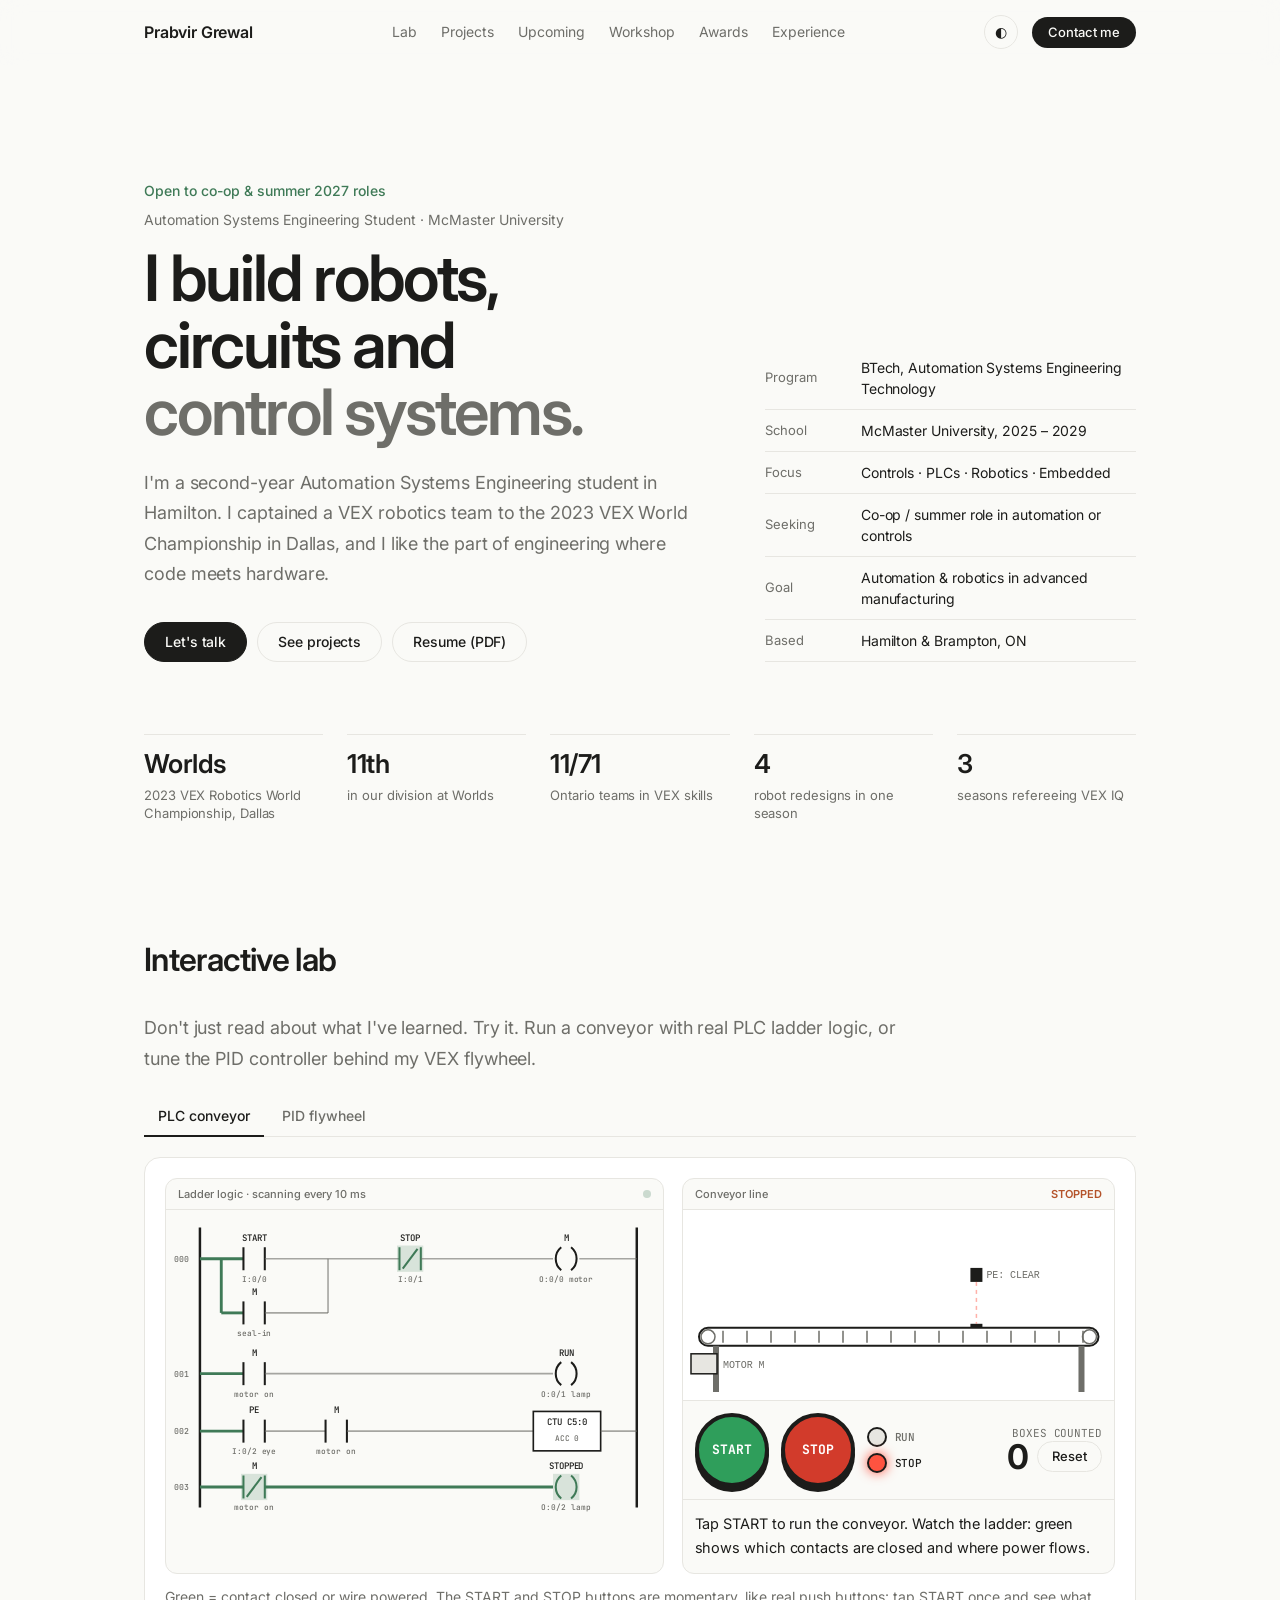
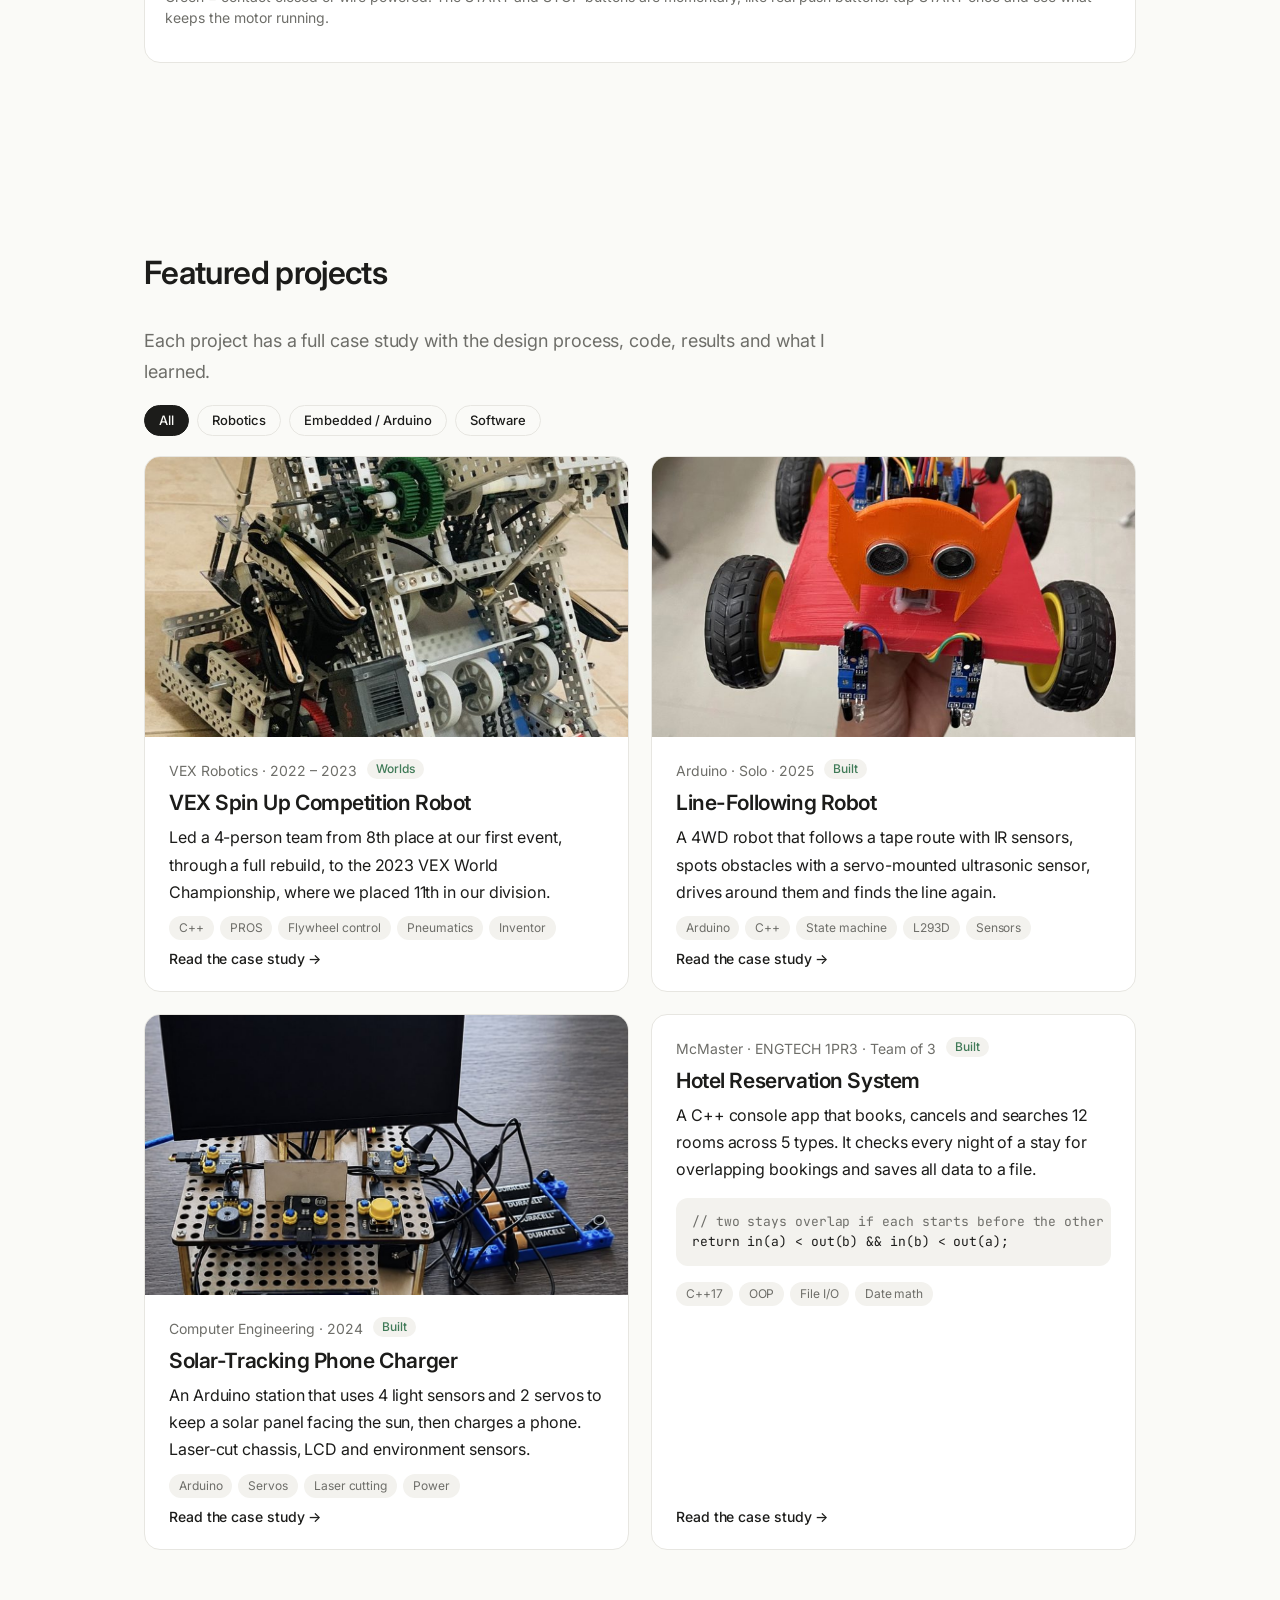
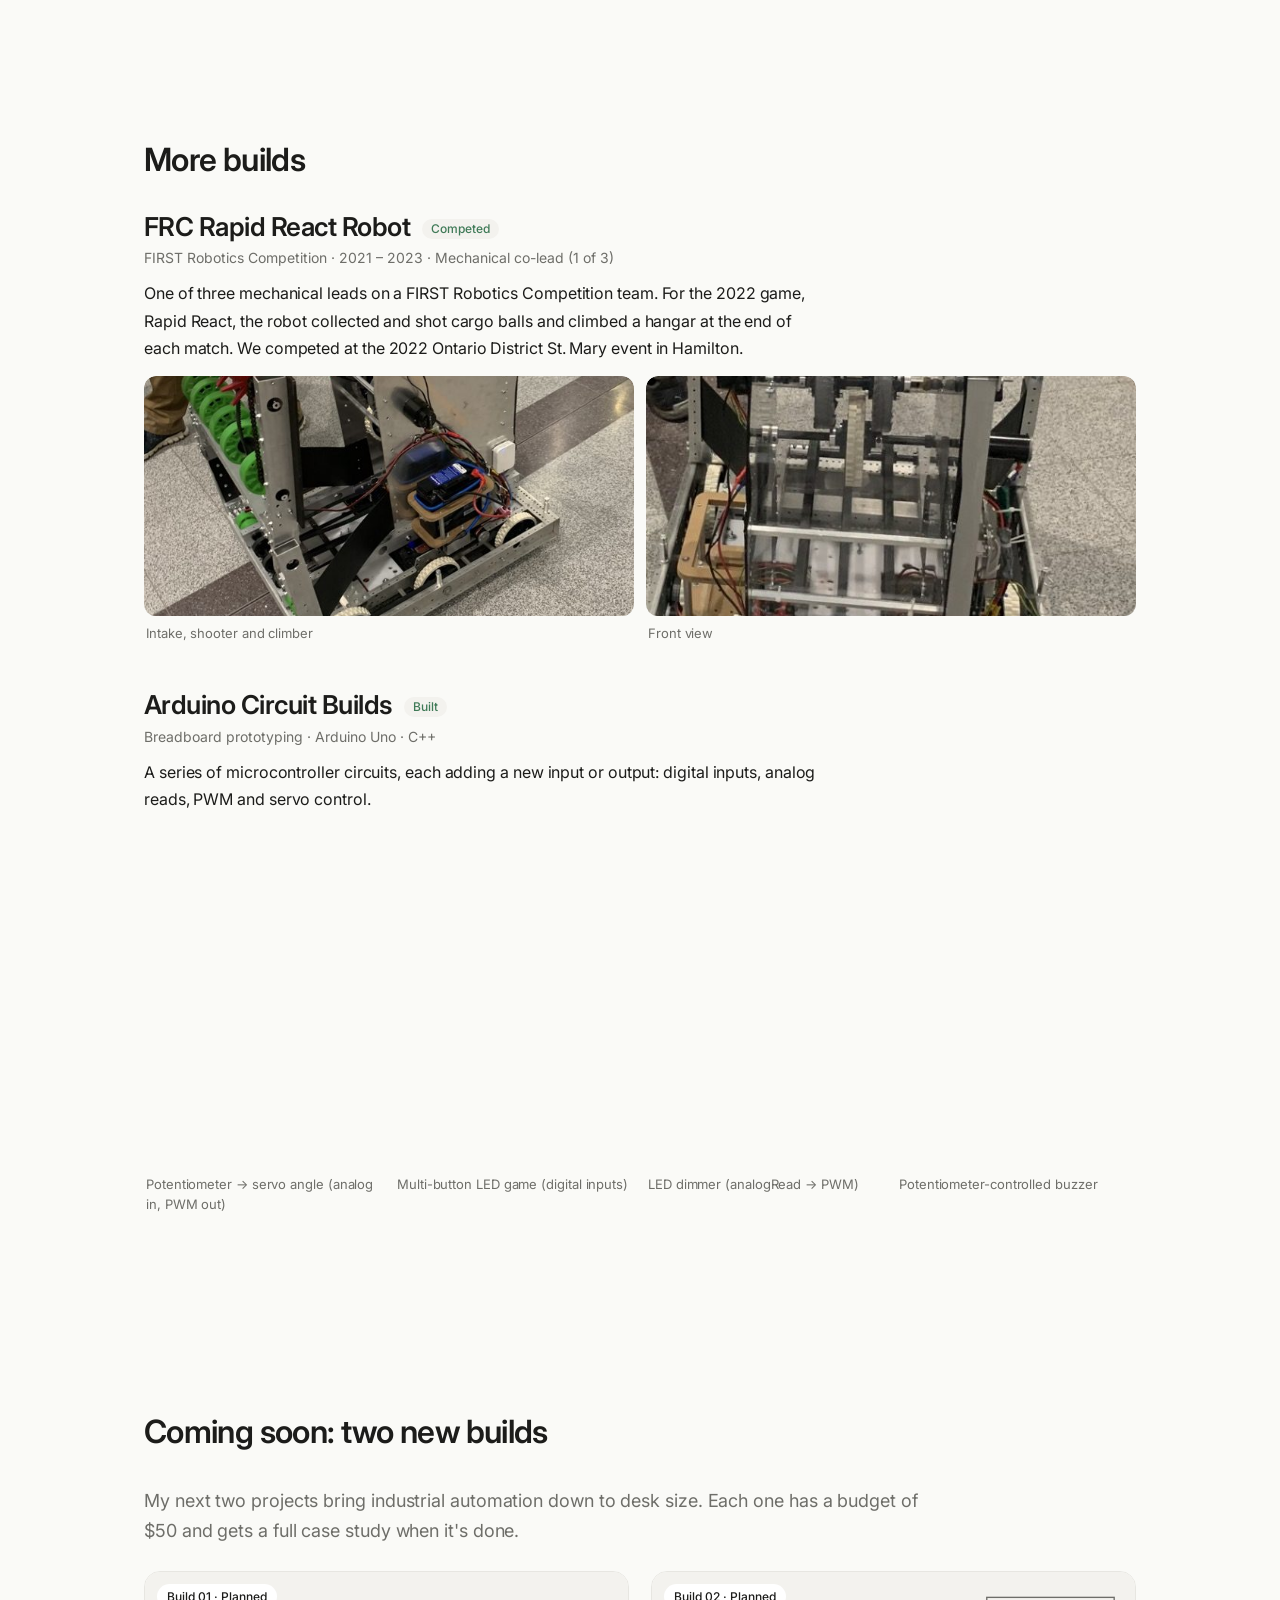
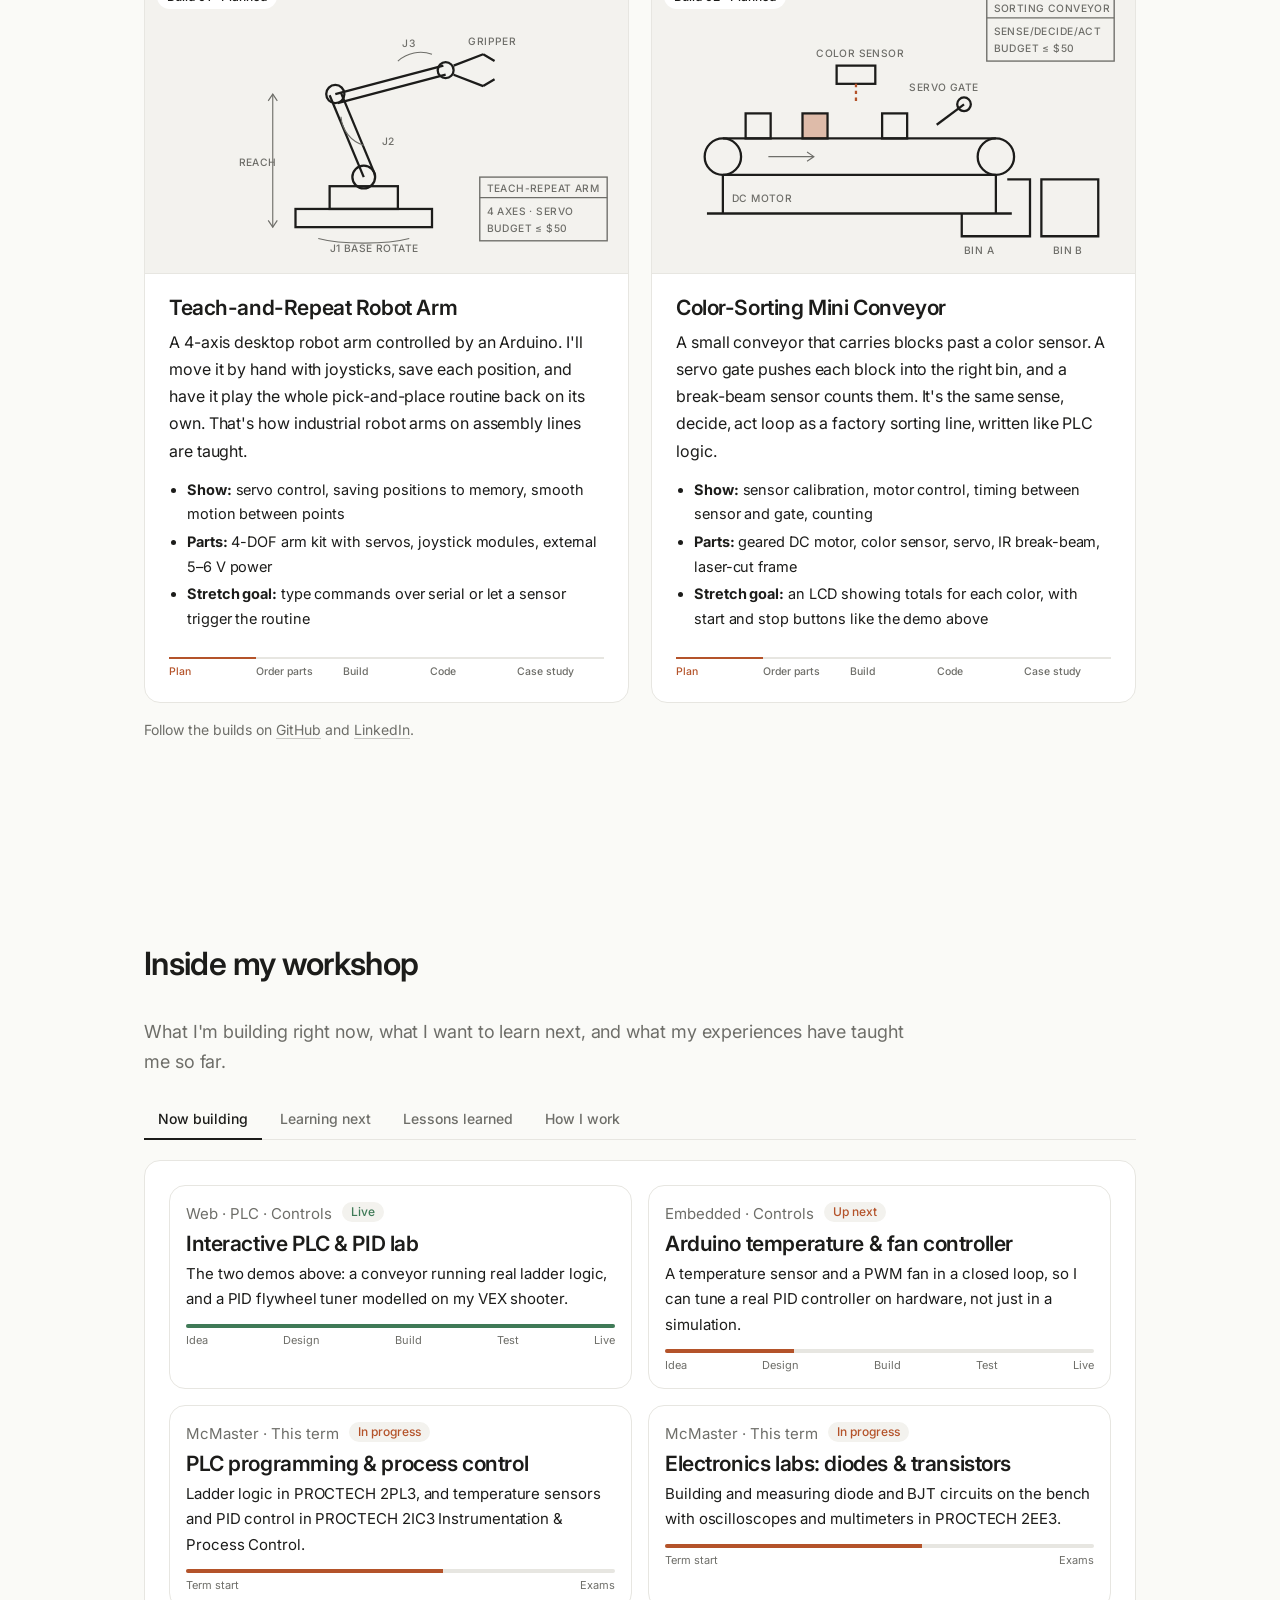
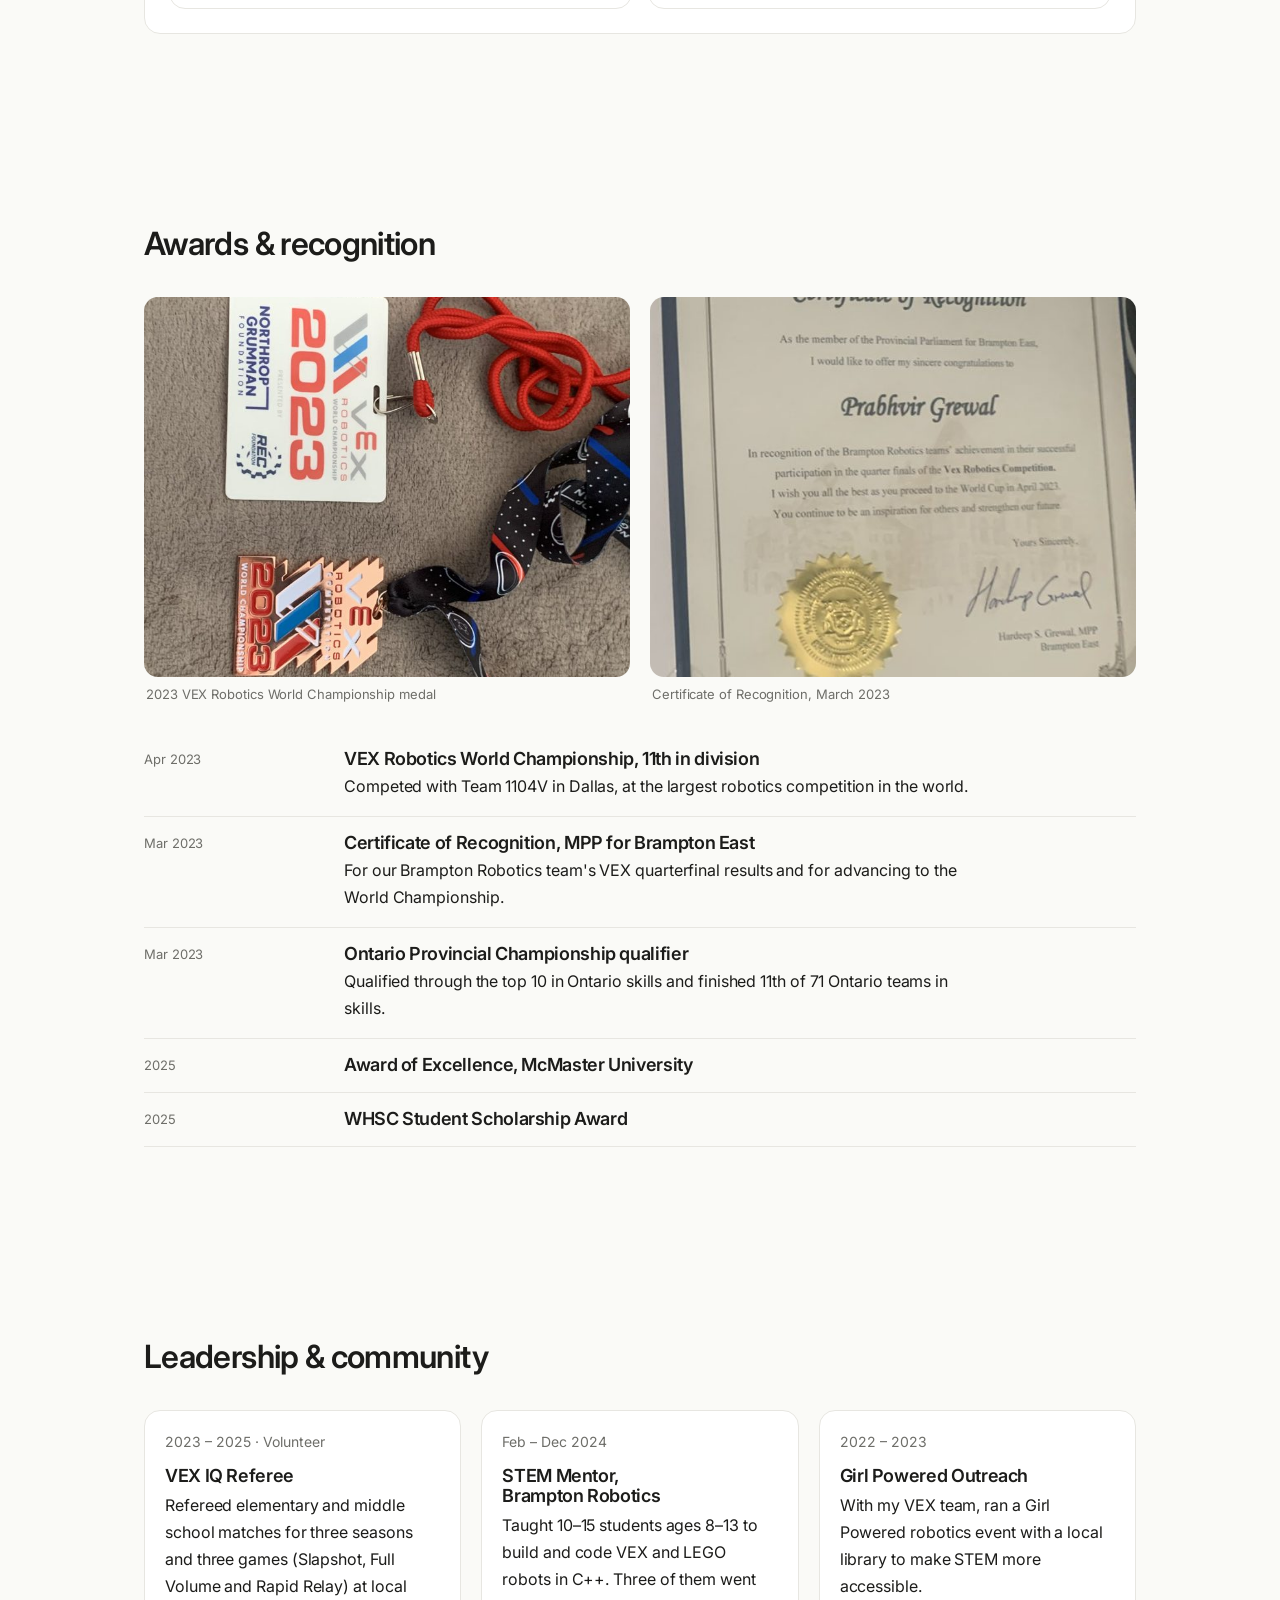
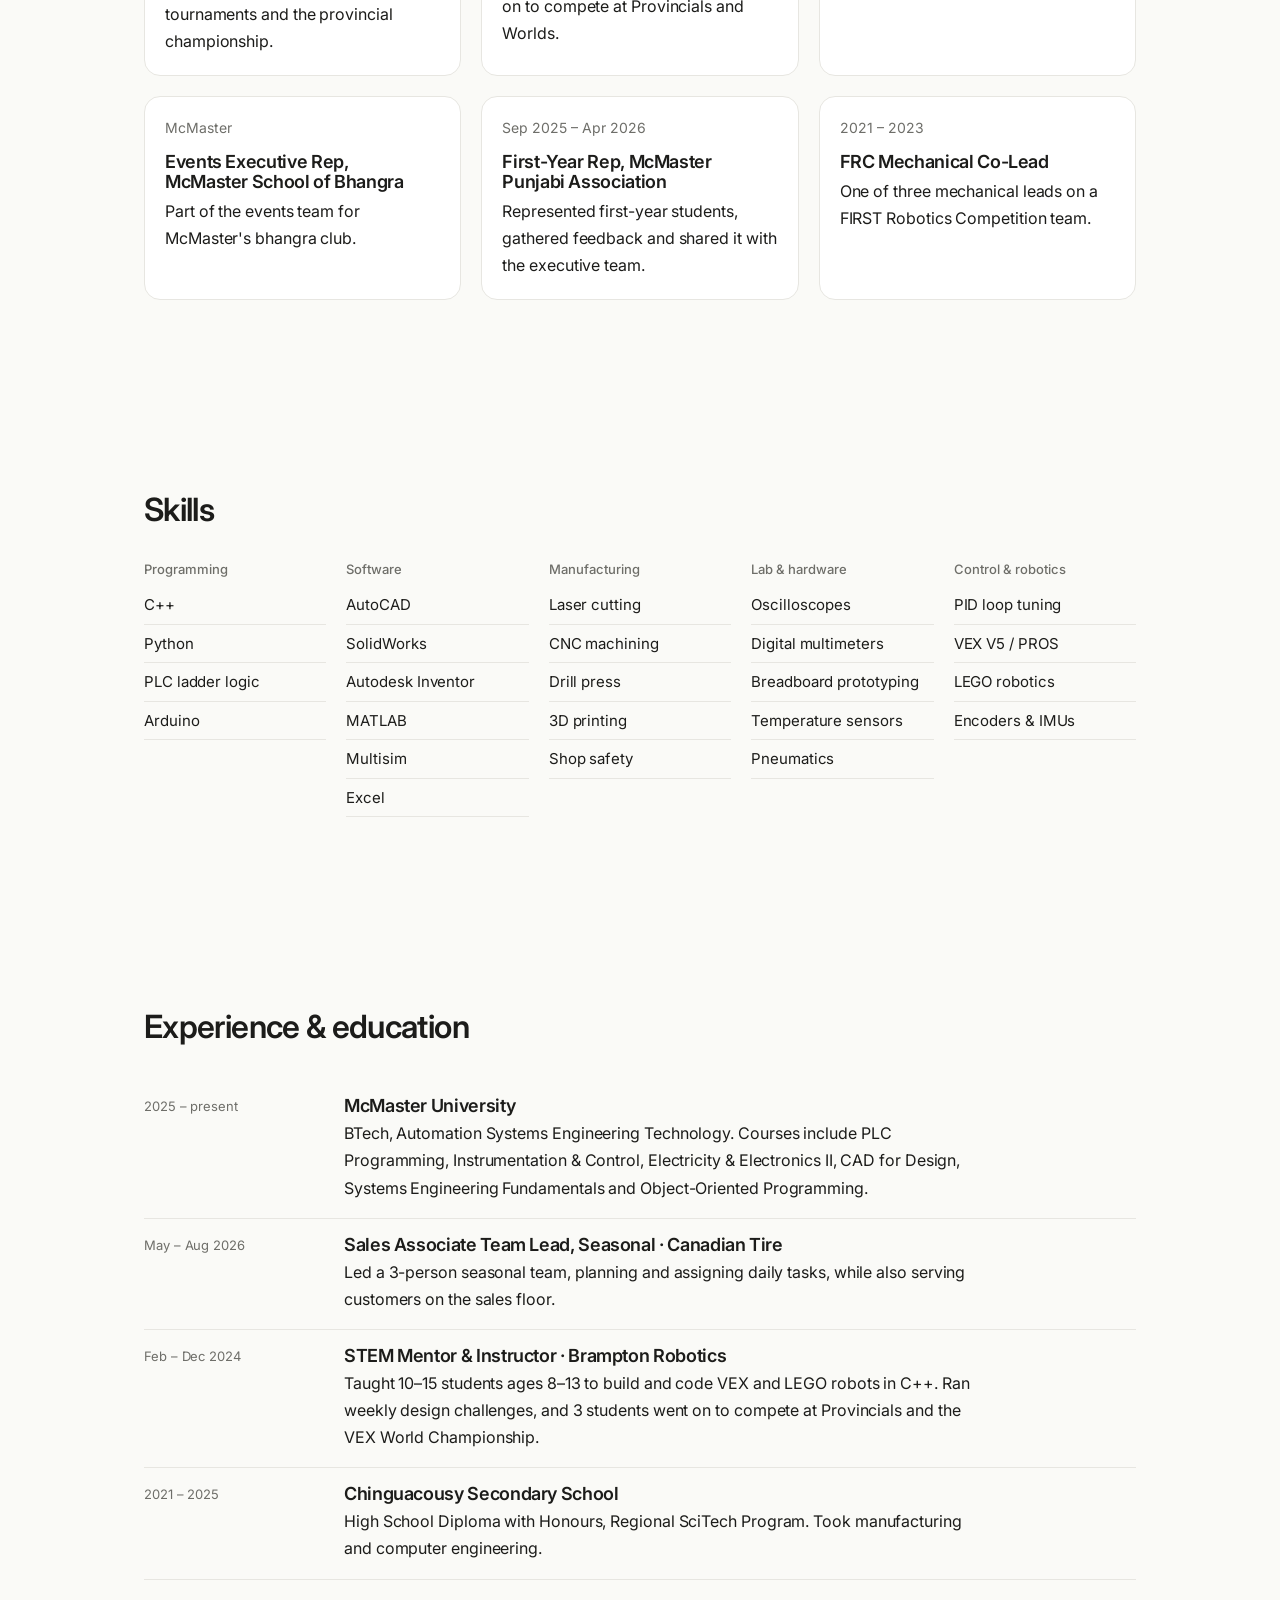
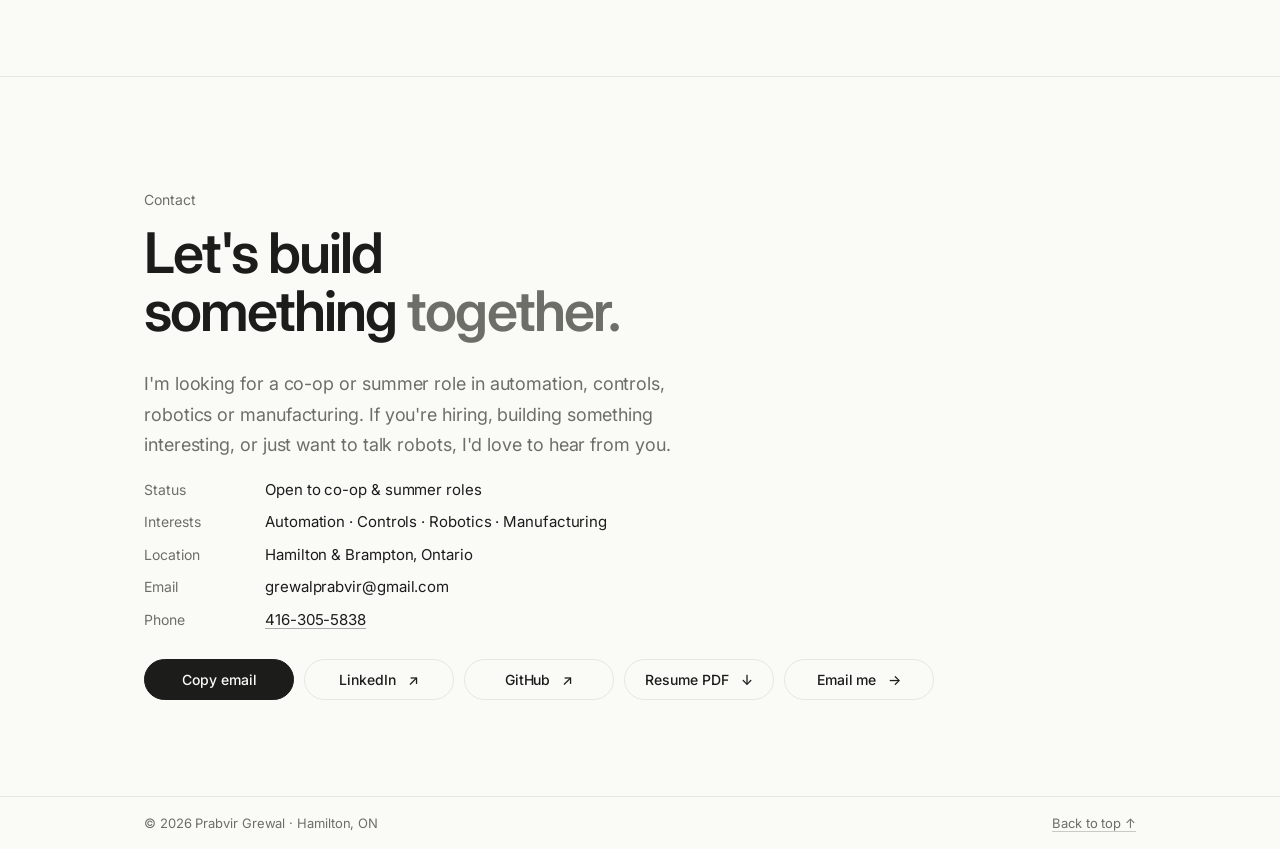
==== commit 08161f76: "Bust stylesheet cache" ====
--- a/index.html
+++ b/index.html
@@ -8,7 +8,7 @@
 <link rel="preconnect" href="https://fonts.googleapis.com">
 <link rel="preconnect" href="https://fonts.gstatic.com" crossorigin>
 <link href="https://fonts.googleapis.com/css2?family=Inter:wght@400;500;600&family=JetBrains+Mono:wght@400;500&display=swap" rel="stylesheet">
-<link rel="stylesheet" href="css/site.css">
+<link rel="stylesheet" href="css/site.css?v=4">
 <script>try{var t=localStorage.getItem('theme');if(t)document.documentElement.dataset.theme=t}catch(e){}</script>
 </head>
 <body>
--- a/css/site.css
+++ b/css/site.css
@@ -387,3 +387,164 @@
 
 .ladder-scroll{overflow-x:auto}
 @media (max-width:600px){#ladder{min-width:540px}.ladder .panel-h::after{content:"swipe →";color:var(--accent)}}
+
+/* ===== v4: clean, minimal ===== */
+:root{
+  --paper:#FAFAF7;--panel:#FFFFFF;--ink:#1C1C1A;--muted:#6E6E69;--rule:#E7E6E1;--accent:#B4532A;--accent-ink:#FFFFFF;--good:#3F7A57;--code:#F3F2EE;--grid:transparent;
+  --display:"Inter",system-ui,-apple-system,"Segoe UI",sans-serif;
+  --body:"Inter",system-ui,-apple-system,"Segoe UI",sans-serif;
+  --mono:"JetBrains Mono",ui-monospace,Menlo,Consolas,monospace;
+}
+@media (prefers-color-scheme:dark){:root:not([data-theme="light"]){--paper:#121211;--panel:#1A1A19;--ink:#EDECE8;--muted:#9C9B95;--rule:#2A2A28;--accent:#E07A4F;--accent-ink:#121211;--good:#7CC29A;--code:#181817}}
+:root[data-theme="dark"]{--paper:#121211;--panel:#1A1A19;--ink:#EDECE8;--muted:#9C9B95;--rule:#2A2A28;--accent:#E07A4F;--accent-ink:#121211;--good:#7CC29A;--code:#181817}
+
+body{background:var(--paper);background-image:none;font:16px/1.7 var(--body);-webkit-font-smoothing:antialiased;letter-spacing:-.005em}
+h1,h2,h3,h4{font-family:var(--display);font-weight:600;letter-spacing:-.02em}
+.wrap{max-width:1040px;padding:0 24px}
+.tag{font:400 14px/1.5 var(--body);text-transform:none;letter-spacing:0;color:var(--muted)}
+a{text-decoration-color:color-mix(in srgb,currentColor 35%,transparent)}
+a:hover{text-decoration-color:currentColor}
+code{font-size:13px;border:0;border-radius:4px;padding:2px 6px}
+
+/* nav */
+nav.top{background:color-mix(in srgb,var(--paper) 85%,transparent);backdrop-filter:blur(12px);border-bottom:1px solid transparent}
+nav.top .wrap{height:64px}
+nav.top .me{font:600 16px/1 var(--body);letter-spacing:-.01em}
+nav.top ul{font:400 14px/1 var(--body);text-transform:none;letter-spacing:0;gap:24px}
+.iconbtn{border:1px solid var(--rule);border-radius:999px;width:34px;height:34px;background:transparent;font-size:14px}
+.hire{background:var(--ink);color:var(--paper);border-radius:999px;font:500 13px/1 var(--body);text-transform:none;letter-spacing:0;padding:9px 16px}
+.mobile-menu{background:var(--paper)}
+.mobile-menu a{font:400 15px var(--body);text-transform:none;border-bottom:1px solid var(--rule)}
+
+/* buttons */
+.btn{border:1px solid var(--rule);border-radius:999px;font:500 14px/1 var(--body);padding:12px 20px;background:transparent;transition:border-color .2s,background .2s}
+.btn:hover{transform:none;border-color:var(--ink)}
+.btn.primary{background:var(--ink);border-color:var(--ink);color:var(--paper)}
+.btn.primary:hover{opacity:.88}
+
+/* hero */
+header.hero{padding:112px 0 72px}
+.hero-grid{grid-template-columns:1.5fr 1fr;gap:64px;align-items:end}
+.status{border:0;background:none;padding:0;color:var(--good);font:500 14px var(--body);text-transform:none;letter-spacing:0;margin-bottom:10px}
+.hero h1{font-size:clamp(40px,6vw,64px);font-weight:600;letter-spacing:-.035em;line-height:1.05;margin-top:14px}
+.hero h1 span{color:var(--muted)}
+.hero p.lede{font-size:18px;color:var(--muted);max-width:36em;margin:22px 0 32px}
+.titleblock{border:0;background:none;font:14px/1.5 var(--body)}
+.titleblock div{grid-template-columns:96px 1fr;border-bottom:1px solid var(--rule)}
+.titleblock div:last-child{border-bottom:1px solid var(--rule)}
+.titleblock dt{border-right:0;text-transform:none;letter-spacing:0;font-size:13px;padding:10px 0}
+.titleblock dd{padding:10px 0}
+
+/* highlights */
+.band{border:0;background:none}
+.band .wrap{gap:24px;padding-bottom:24px}
+.band .cell{border:0;padding:0;border-top:1px solid var(--rule);padding-top:16px}
+.stat{font:600 26px/1 var(--display);color:var(--ink);letter-spacing:-.02em}
+.band small{font-size:13px}
+@media (max-width:820px){.band .cell{border-bottom:0}}
+
+/* sections */
+section{padding:96px 0;border-top:0}
+.sec-head{margin-bottom:36px}
+.sec-head h2{font-size:clamp(26px,3vw,32px);font-weight:600}
+.lead-p{color:var(--muted)}
+
+/* cards */
+.pcard,.card,.bp,.now .item{border:1px solid var(--rule);border-radius:16px;background:var(--panel);overflow:hidden;transition:border-color .25s,transform .25s}
+.pcard:hover,.bp:hover{border-color:color-mix(in srgb,var(--ink) 25%,transparent);transform:translateY(-2px)}
+.pcard img{border-bottom:0;height:280px}
+.pcard .body,.bp .body{padding:22px 24px 24px}
+.pcard h3,.bp h3{font-size:21px}
+.card h3{font-size:18px}
+.card.next{border:1px dashed var(--rule)}
+.pcard .more{font:500 14px var(--body);color:var(--ink)}
+.chips span{font:400 12px/1 var(--body);border:0;border-radius:999px;background:var(--code);padding:6px 10px;color:var(--muted)}
+.pill{border:0;border-radius:999px;background:var(--code);text-transform:none;letter-spacing:0;font:500 12px/1 var(--body);padding:4px 9px}
+.chipbtn{border:1px solid var(--rule);border-radius:999px;background:transparent;font:500 13px/1 var(--body);padding:8px 14px}
+.chipbtn[aria-pressed="true"]{background:var(--ink);color:var(--paper);border-color:var(--ink)}
+
+/* media */
+.gallery{gap:12px;background:none;border:0}
+.gallery figure{background:none;border-radius:12px;overflow:hidden}
+.gallery img,.gallery video{border-radius:12px}
+.gallery figcaption,figure.wide figcaption{font:13px/1.5 var(--body);padding:8px 2px;border-top:0}
+figure.wide{border:0;background:none}
+figure.wide img{border-radius:14px}
+
+/* skills / timeline / lists */
+.skills h3{font:500 13px/1 var(--body);text-transform:none;letter-spacing:0}
+.skills li{border-bottom:1px solid var(--rule);font-size:15px}
+.tl .when{font:13px/1.6 var(--body)}
+.tl h3{font-size:18px}
+.learn b,.lesson q{font-family:var(--display);font-weight:600;letter-spacing:-.01em}
+.lesson q{font-size:18px}
+.lesson{border-left:2px solid var(--rule)}
+.learn .lvl,.steplabel,.metrics small,.panel-h,.road li{font-family:var(--body);text-transform:none;letter-spacing:0}
+.process div{border-radius:0;background:var(--panel)}
+.process div::before{font:500 12px var(--body);color:var(--muted)}
+.meter{border-radius:999px;overflow:hidden;height:4px}
+
+/* tabs + demos */
+.tabs [role=tablist]{border-bottom:1px solid var(--rule);gap:4px}
+.tabs [role=tab]{border:0;border-bottom:2px solid transparent;font:500 14px/1 var(--body);text-transform:none;letter-spacing:0;padding:12px 14px;margin-bottom:-1px}
+.tabs [role=tab][aria-selected=true]{background:none;border:0;border-bottom:2px solid var(--ink)}
+.tabs [role=tabpanel]{border:1px solid var(--rule);border-radius:16px;margin-top:20px;padding:24px}
+.tabs .tab-n{display:none}
+.pid,.tabs.lab .pid{border:1px solid var(--rule);border-radius:12px;overflow:hidden}
+.plc .ladder,.plc .machine{border-radius:12px;overflow:hidden}
+.pid label{font:500 13px var(--body)}
+.metrics b{font:600 18px var(--display)}
+
+/* upcoming blueprints, softened */
+.blueprint{background:var(--code);background-image:none;border-bottom:1px solid var(--rule)}
+.bpl *{stroke:var(--ink)} .bpd *{stroke:var(--muted)}
+.bpl .fillA{fill:color-mix(in srgb,var(--accent) 35%,transparent)}
+.bpl .beam{stroke:var(--accent)}
+.bpd text,.bpt text{fill:var(--muted);font-family:var(--body)}
+.bpt rect,.bpt line{stroke:var(--muted);fill:var(--code)}
+.bp-stamp{transform:none;border:0;border-radius:999px;background:var(--panel);color:var(--ink);font:500 12px var(--body);text-transform:none;letter-spacing:0;padding:5px 10px}
+.road li{border-top-width:2px}
+
+/* case study pages */
+.cs-hero{padding:88px 0 40px}
+.cs-hero h1{font-size:clamp(36px,5vw,56px);font-weight:600;letter-spacing:-.03em}
+.cs-hero .sub{color:var(--muted)}
+.crumb,.toc,.toc p{font-family:var(--body);text-transform:none;letter-spacing:0}
+.toc{font-size:14px}
+.cs-body section{border-top:0;padding:48px 0}
+.cs-body h2{font-size:26px;font-weight:600}
+.cs-body h3{font-size:19px}
+.specbox{border:1px solid var(--rule);border-radius:14px;overflow:hidden}
+.specbox dt,table.data th{font-family:var(--body);text-transform:none;letter-spacing:0;font-size:12px}
+table.data{border-radius:12px;overflow:hidden}
+.steps{border-left:1px solid var(--rule)}
+.steps li::before{border-radius:50%;width:10px;height:10px;left:-6px;border-width:1.5px}
+.steps .d{font-family:var(--body);text-transform:none;letter-spacing:0}
+.steps b{font-family:var(--display);font-size:17px}
+pre.code{border:0;border-radius:12px;font-size:13px}
+.callout{border:0;border-radius:12px;background:var(--code)}
+.callout b{font-family:var(--display);font-size:16px}
+.flow .node{border:1px solid var(--rule);border-radius:10px;font:500 14px var(--body)}
+.next-proj{border-top:1px solid var(--rule)}
+footer{border-top:1px solid var(--rule)}
+
+/* contact */
+.contact{background:var(--paper);color:var(--ink);padding:112px 0 96px;border-top:1px solid var(--rule)}
+.contact .tag{color:var(--muted)}
+.contact h2{font-size:clamp(36px,5vw,56px);line-height:1.05;letter-spacing:-.035em;font-weight:600}
+.contact h2 span{color:var(--muted)}
+.contact .grid{grid-template-columns:minmax(0,1fr)}
+.contact .lead{color:var(--muted);max-width:52ch}
+.cbox{border:0;padding:0;max-width:560px}
+.cbox dl{font:15px/1.5 var(--body);gap:10px 24px}
+.cbox dt{color:var(--muted);text-transform:none;letter-spacing:0;font-size:14px;padding-top:0}
+.quick{grid-template-columns:repeat(auto-fit,minmax(150px,max-content));gap:10px;margin-top:28px}
+.quick a,.quick button{border:1px solid var(--rule);border-radius:999px;color:var(--ink);font:500 14px var(--body);padding:11px 18px;gap:12px}
+.quick a:hover,.quick button:hover{border-color:var(--ink);color:var(--ink)}
+.quick .wide{grid-column:auto;background:var(--ink);border-color:var(--ink);color:var(--paper)}
+.quick .wide:hover{color:var(--paper);filter:none;opacity:.88}
+footer.mini{background:var(--paper);color:var(--muted);border-top:1px solid var(--rule);font:13px var(--body)}
+.toast{border:0;border-radius:999px;background:var(--ink);color:var(--paper);font:500 13px var(--body)}
+.skip:focus{border-radius:8px;border:1px solid var(--rule)}
+@media (max-width:820px){.hero-grid{grid-template-columns:minmax(0,1fr);gap:40px}header.hero{padding:72px 0 48px}.band .wrap{grid-template-columns:1fr 1fr}section{padding:72px 0}}
+.quick a,.quick button{justify-content:center}
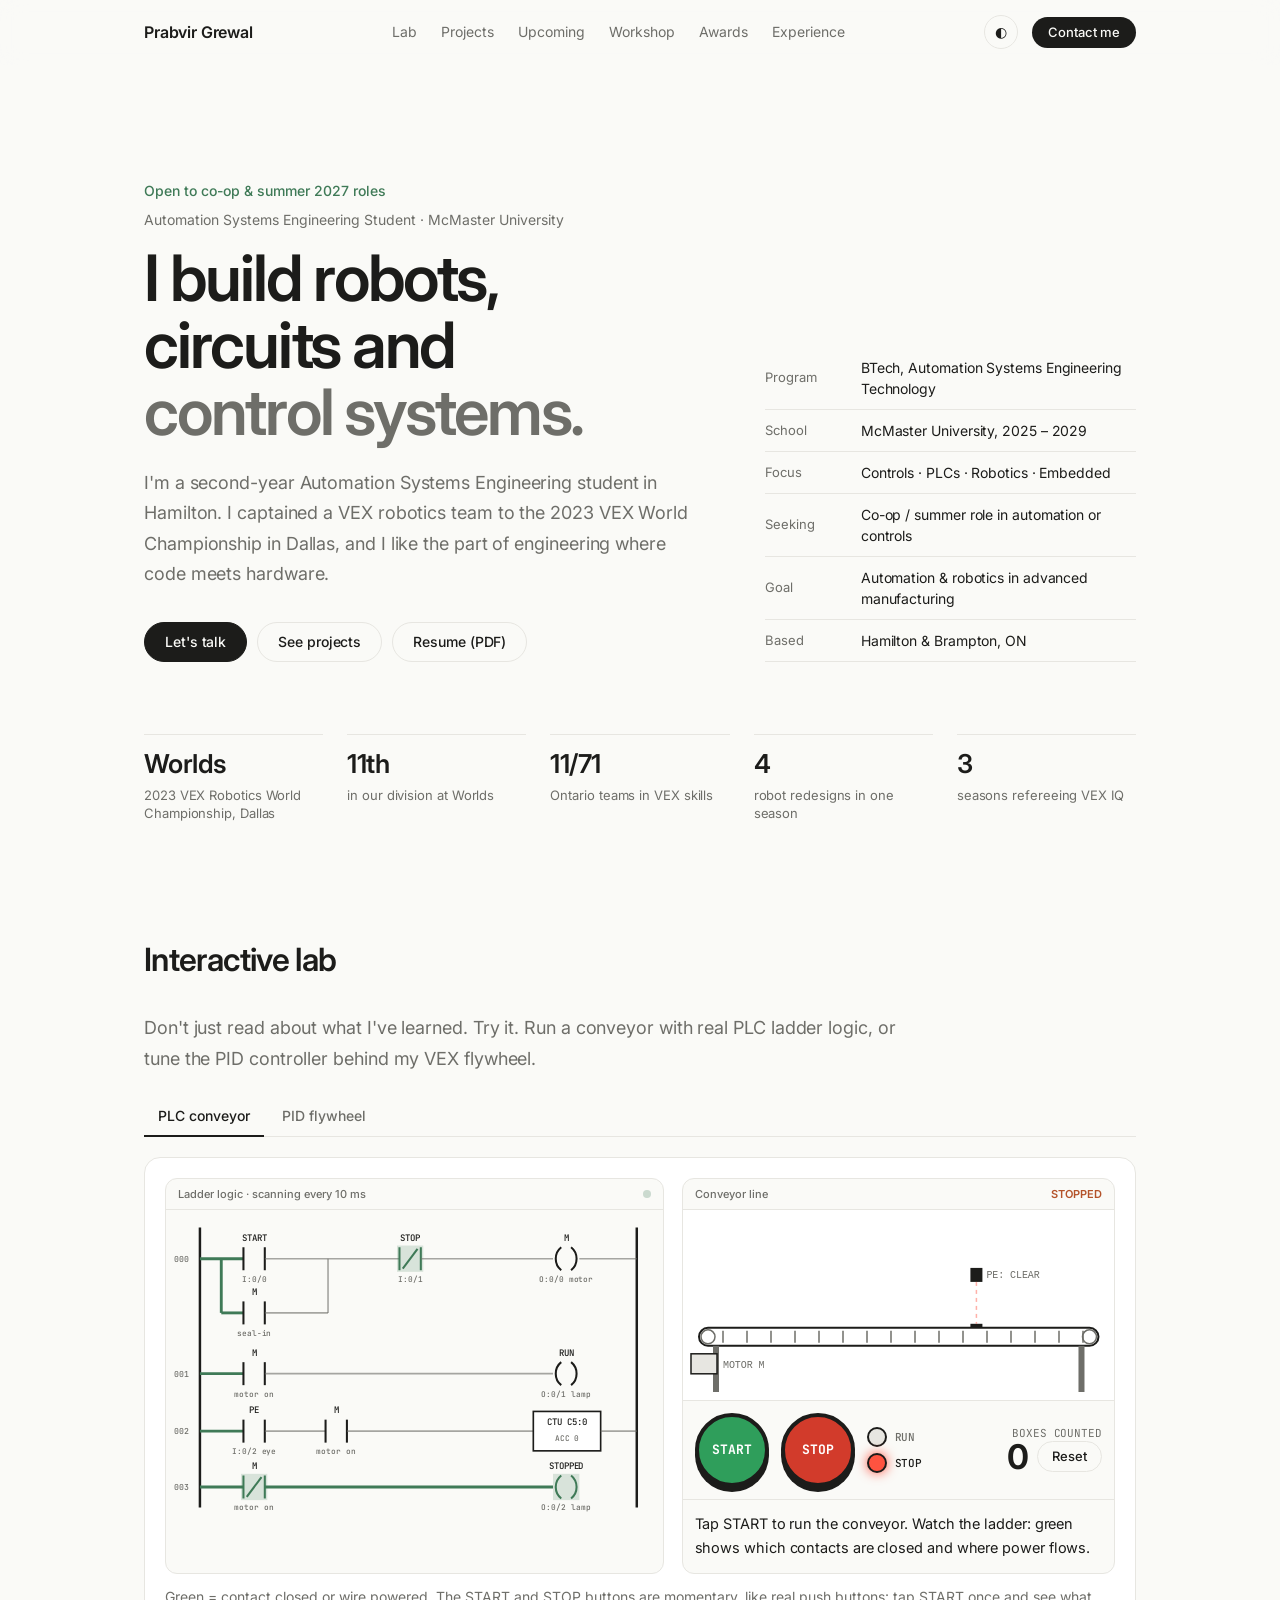
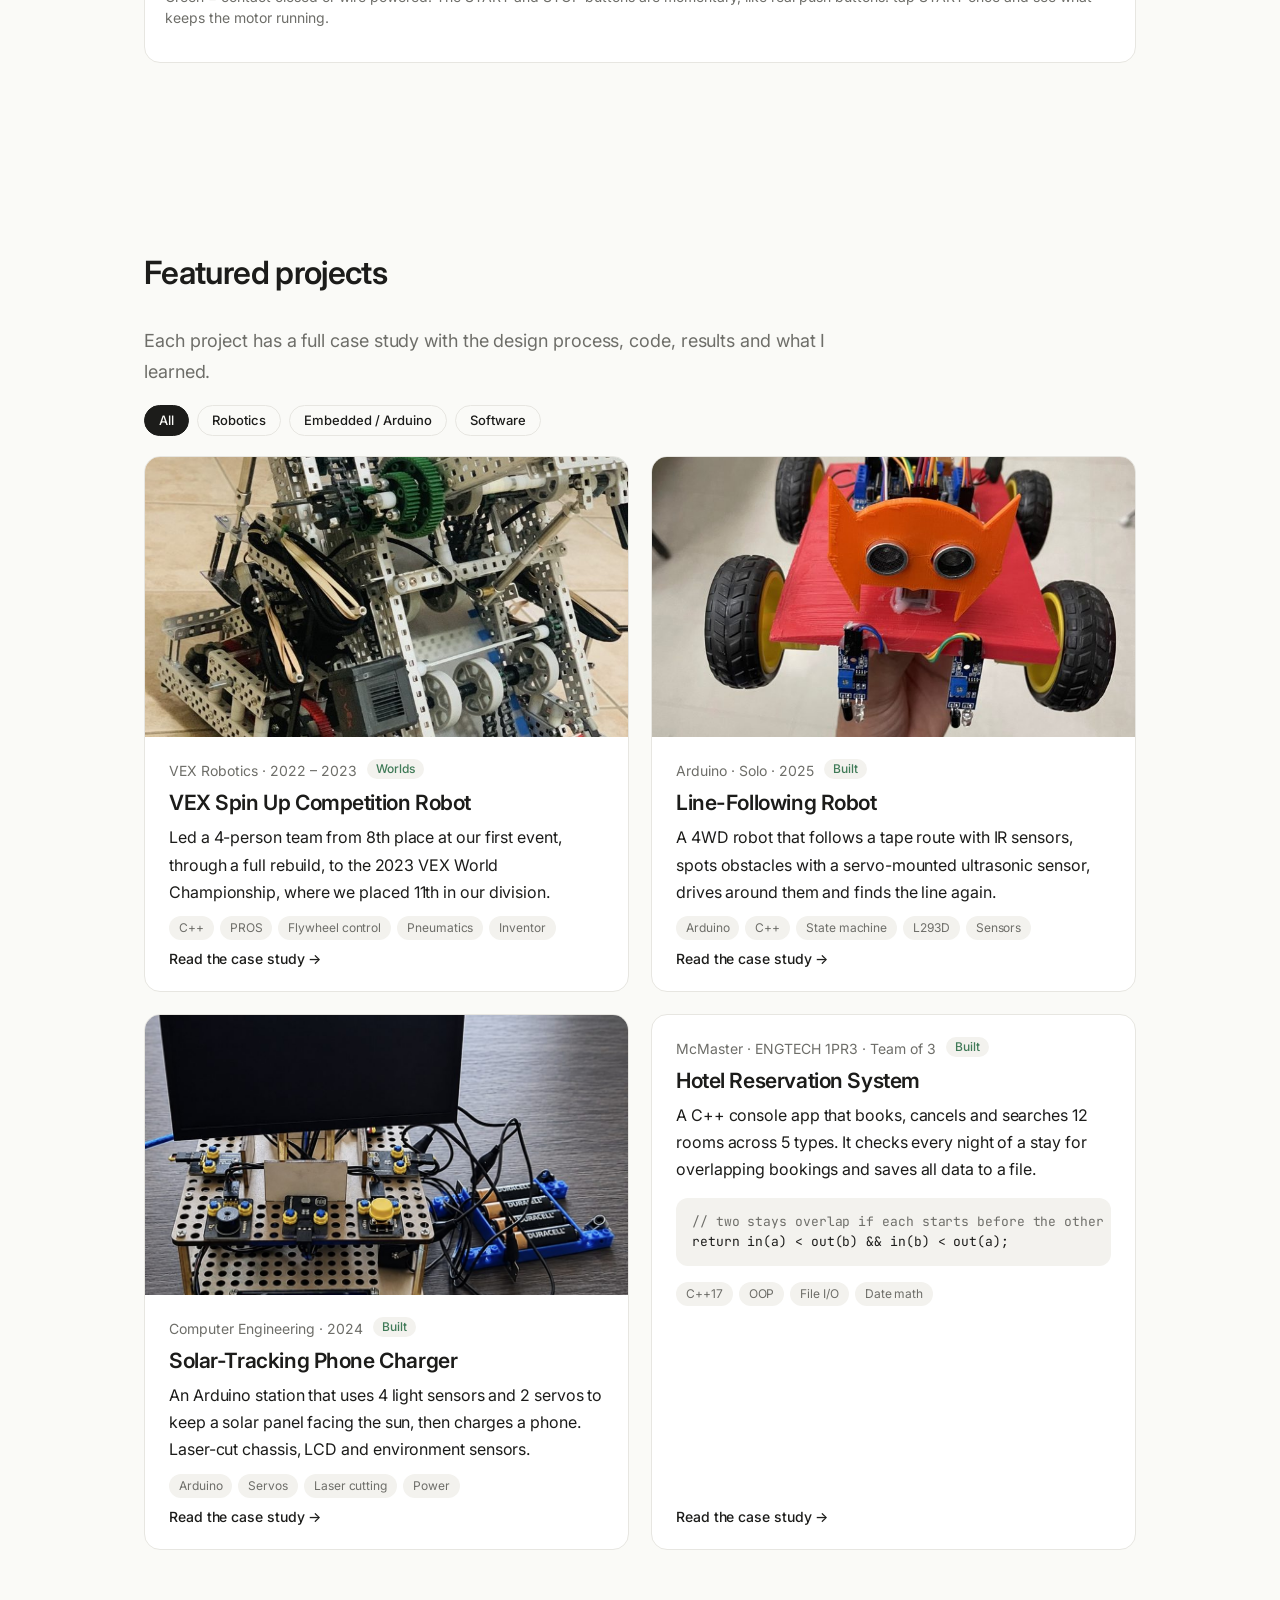
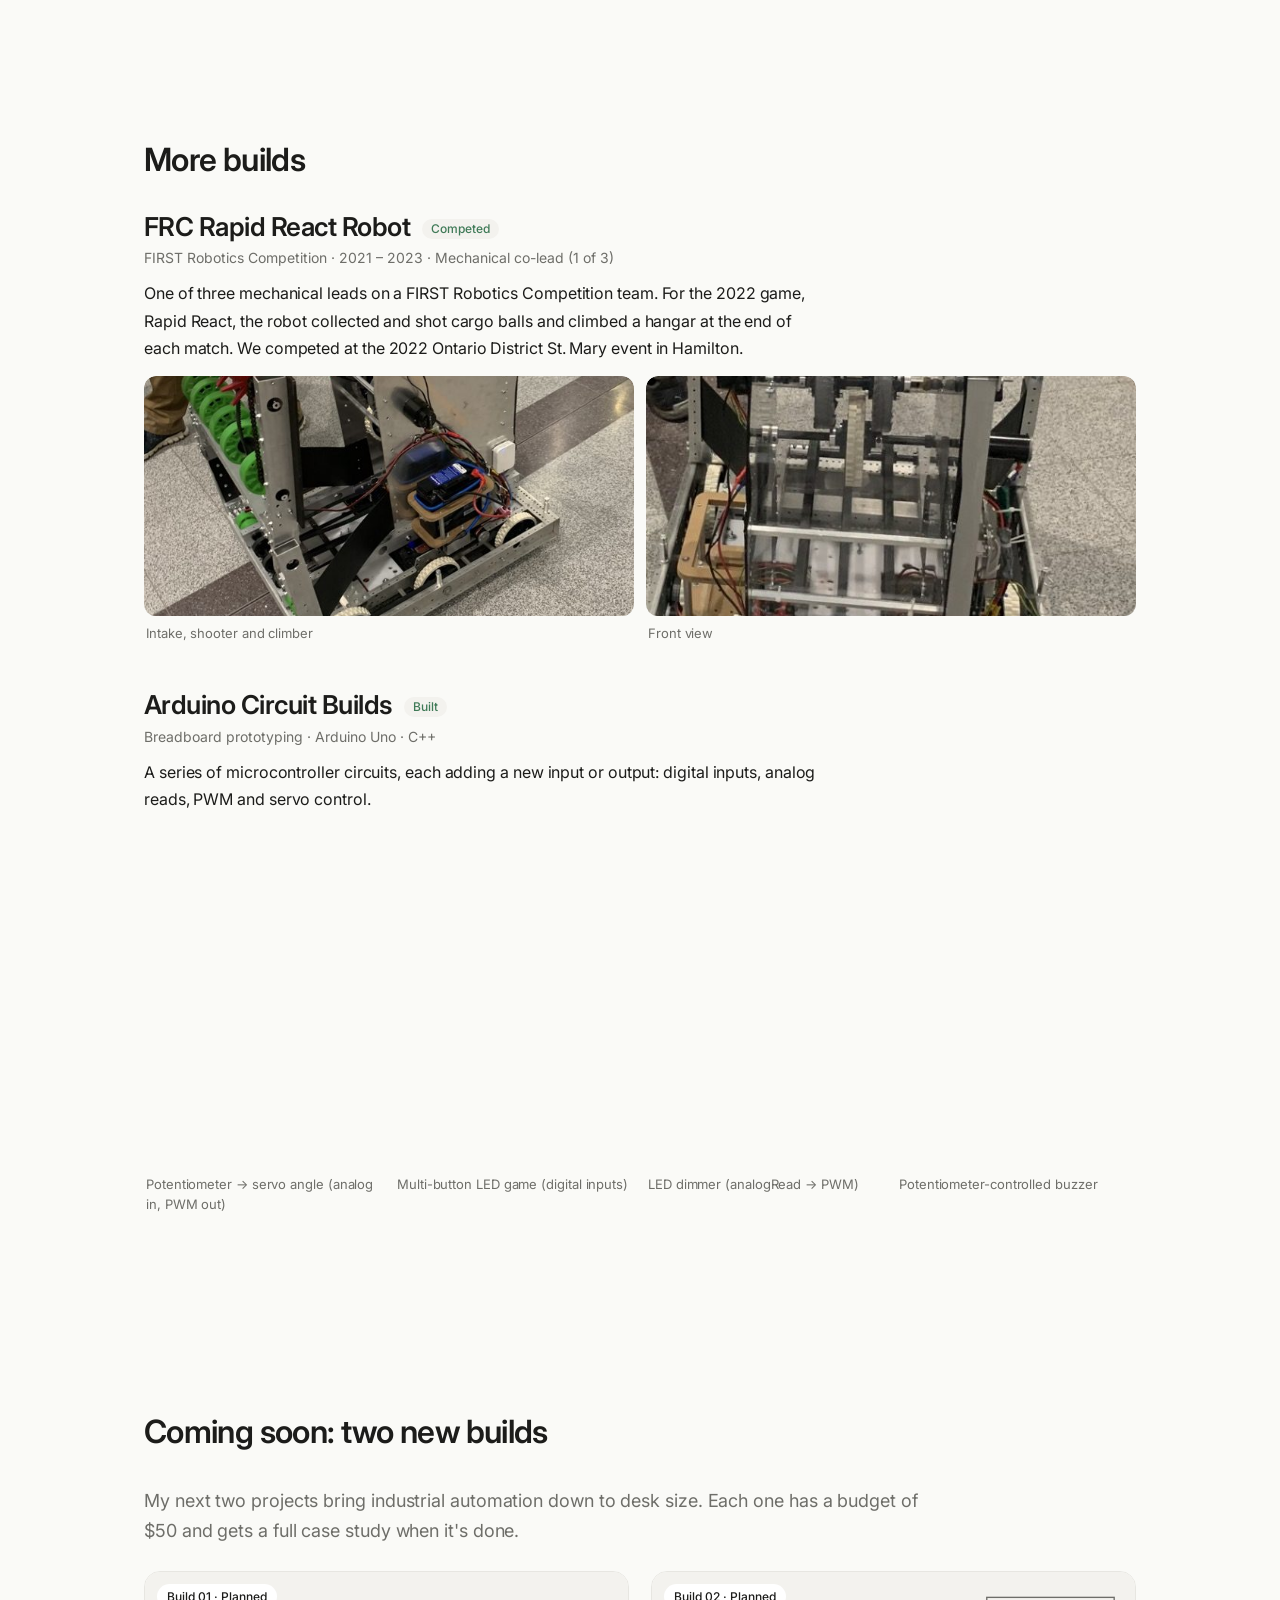
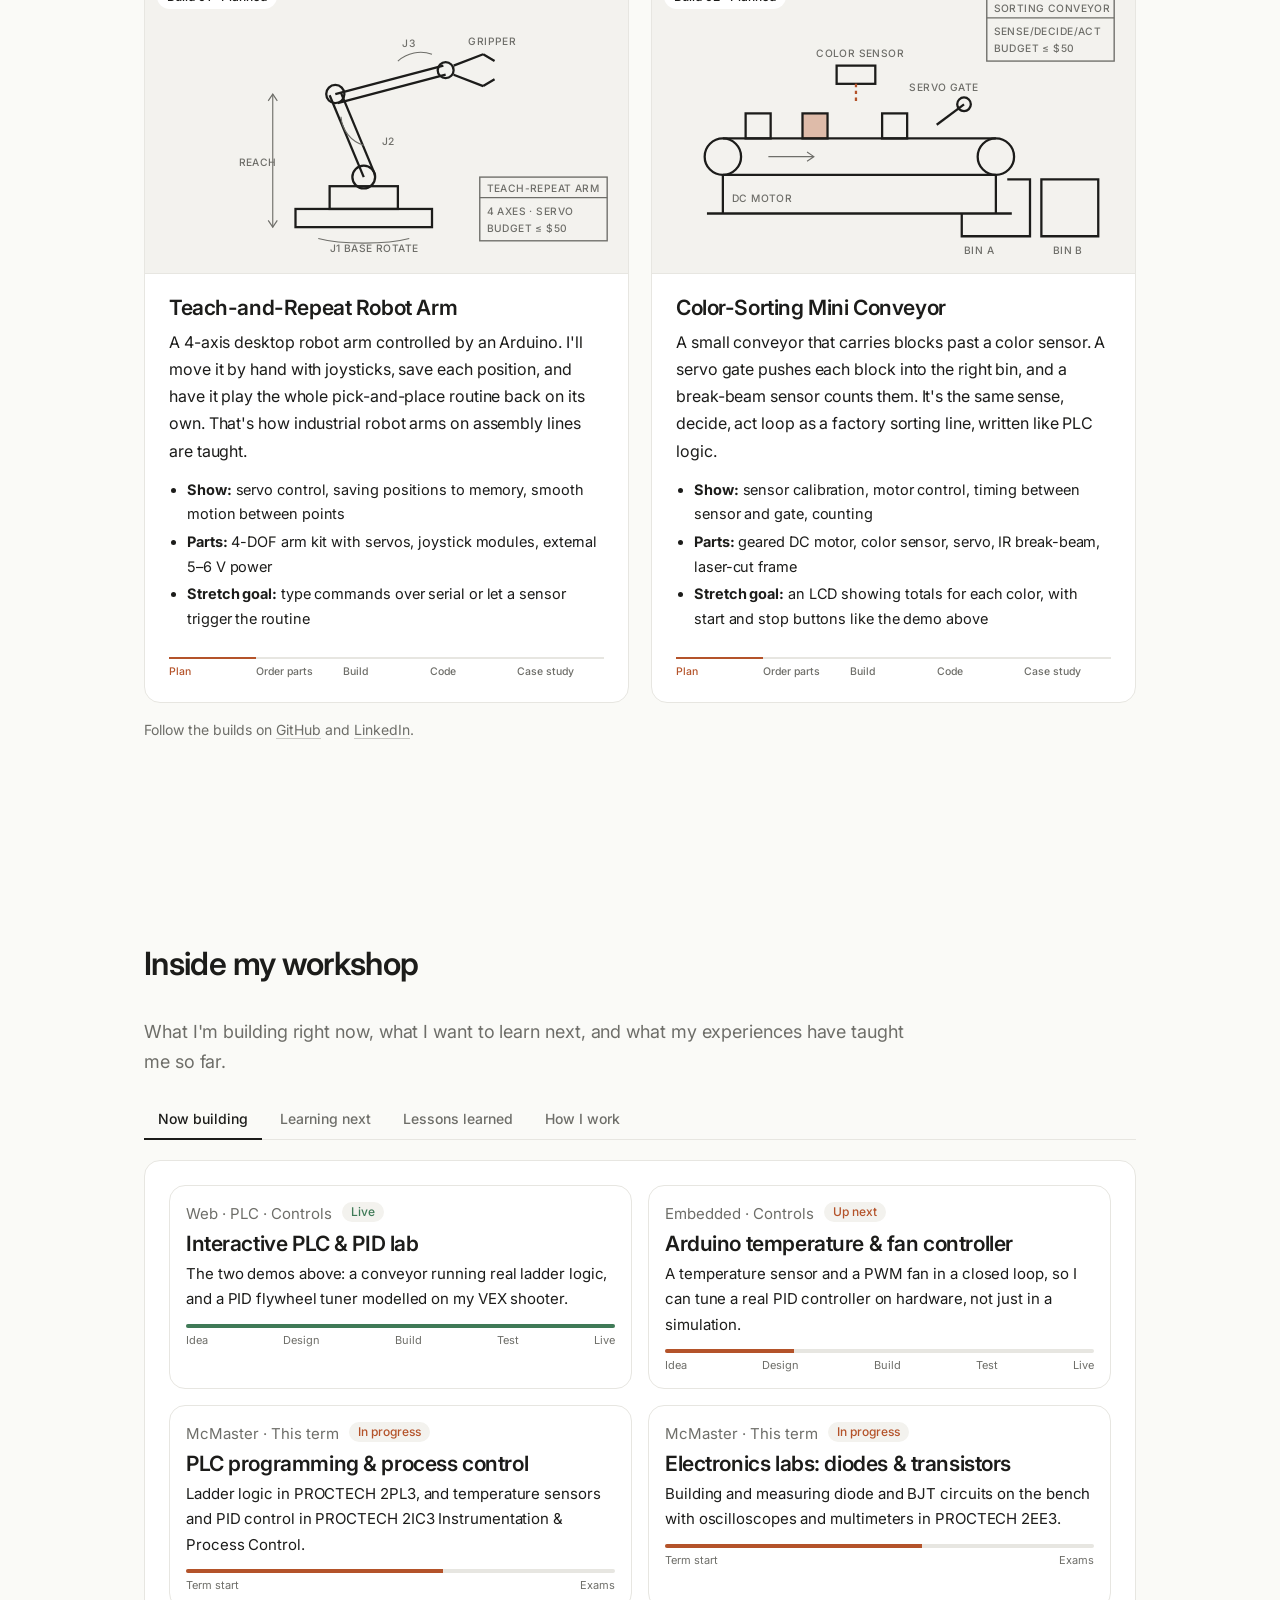
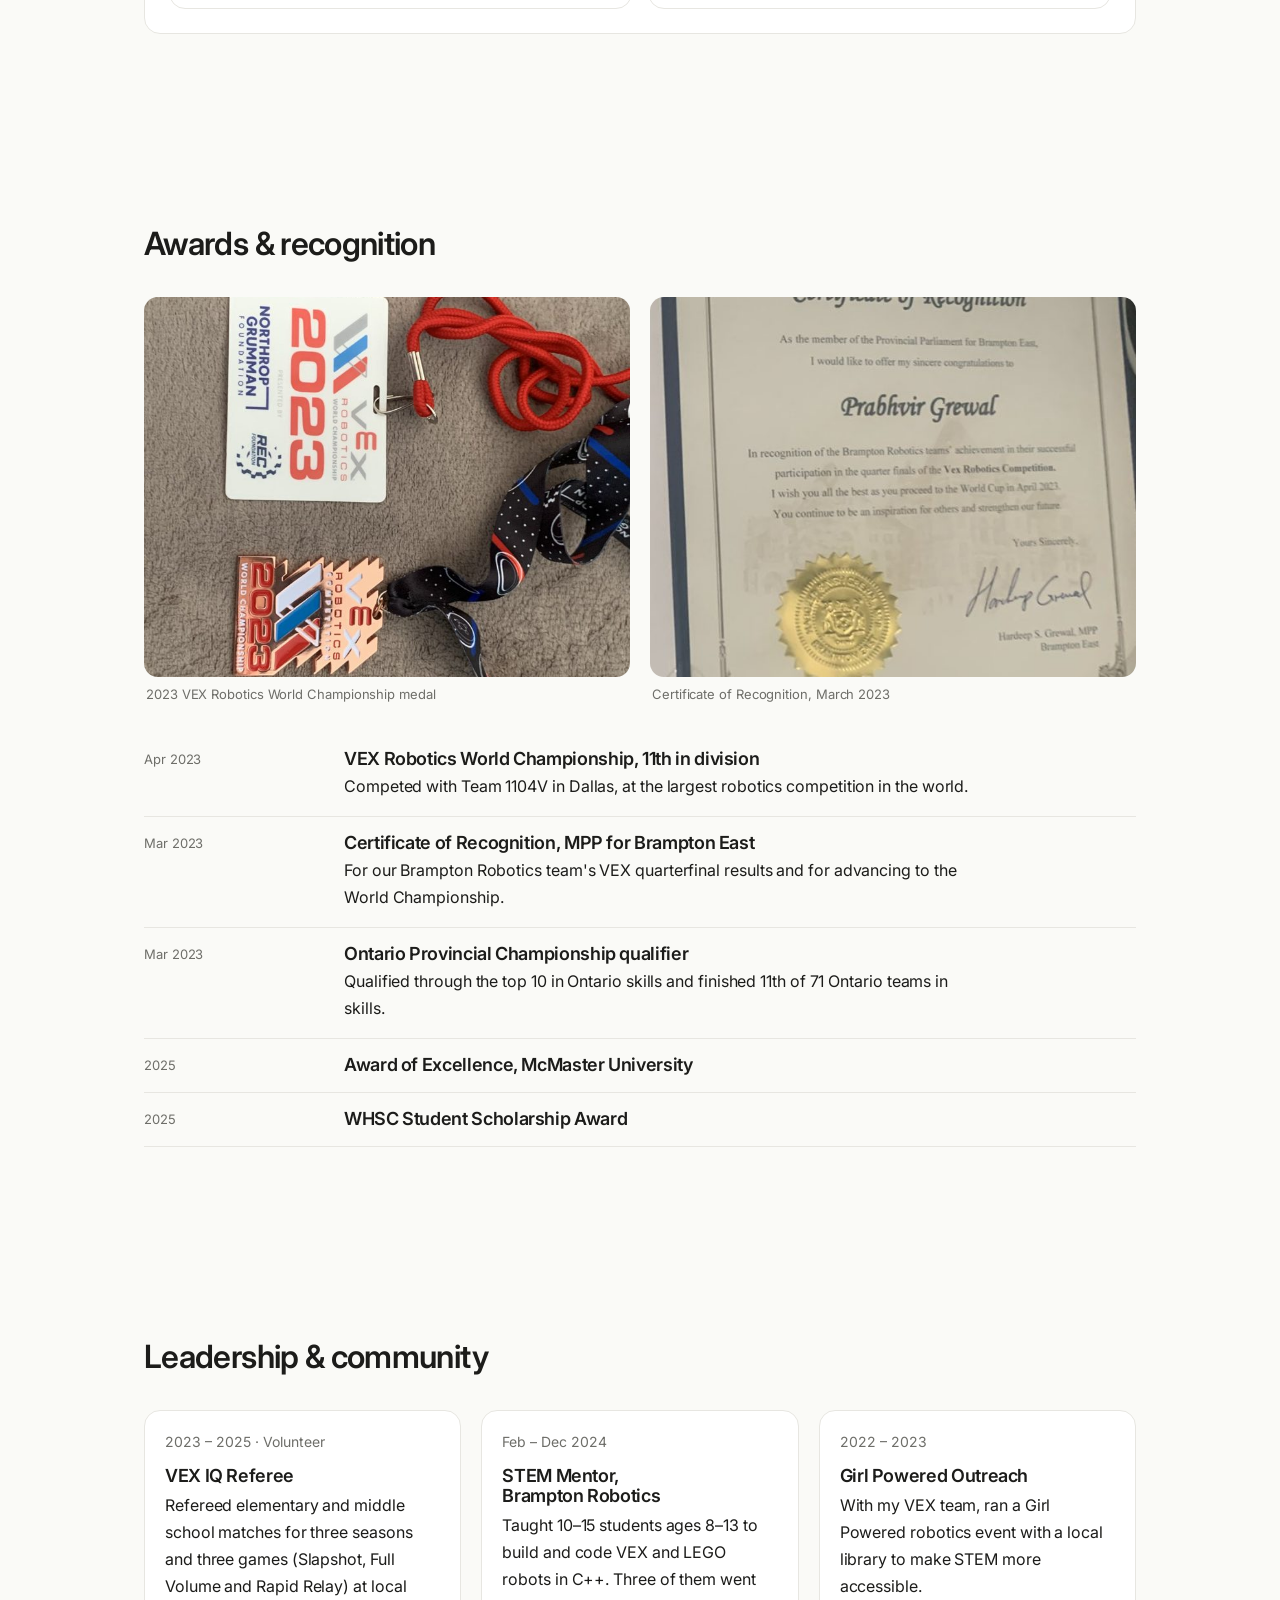
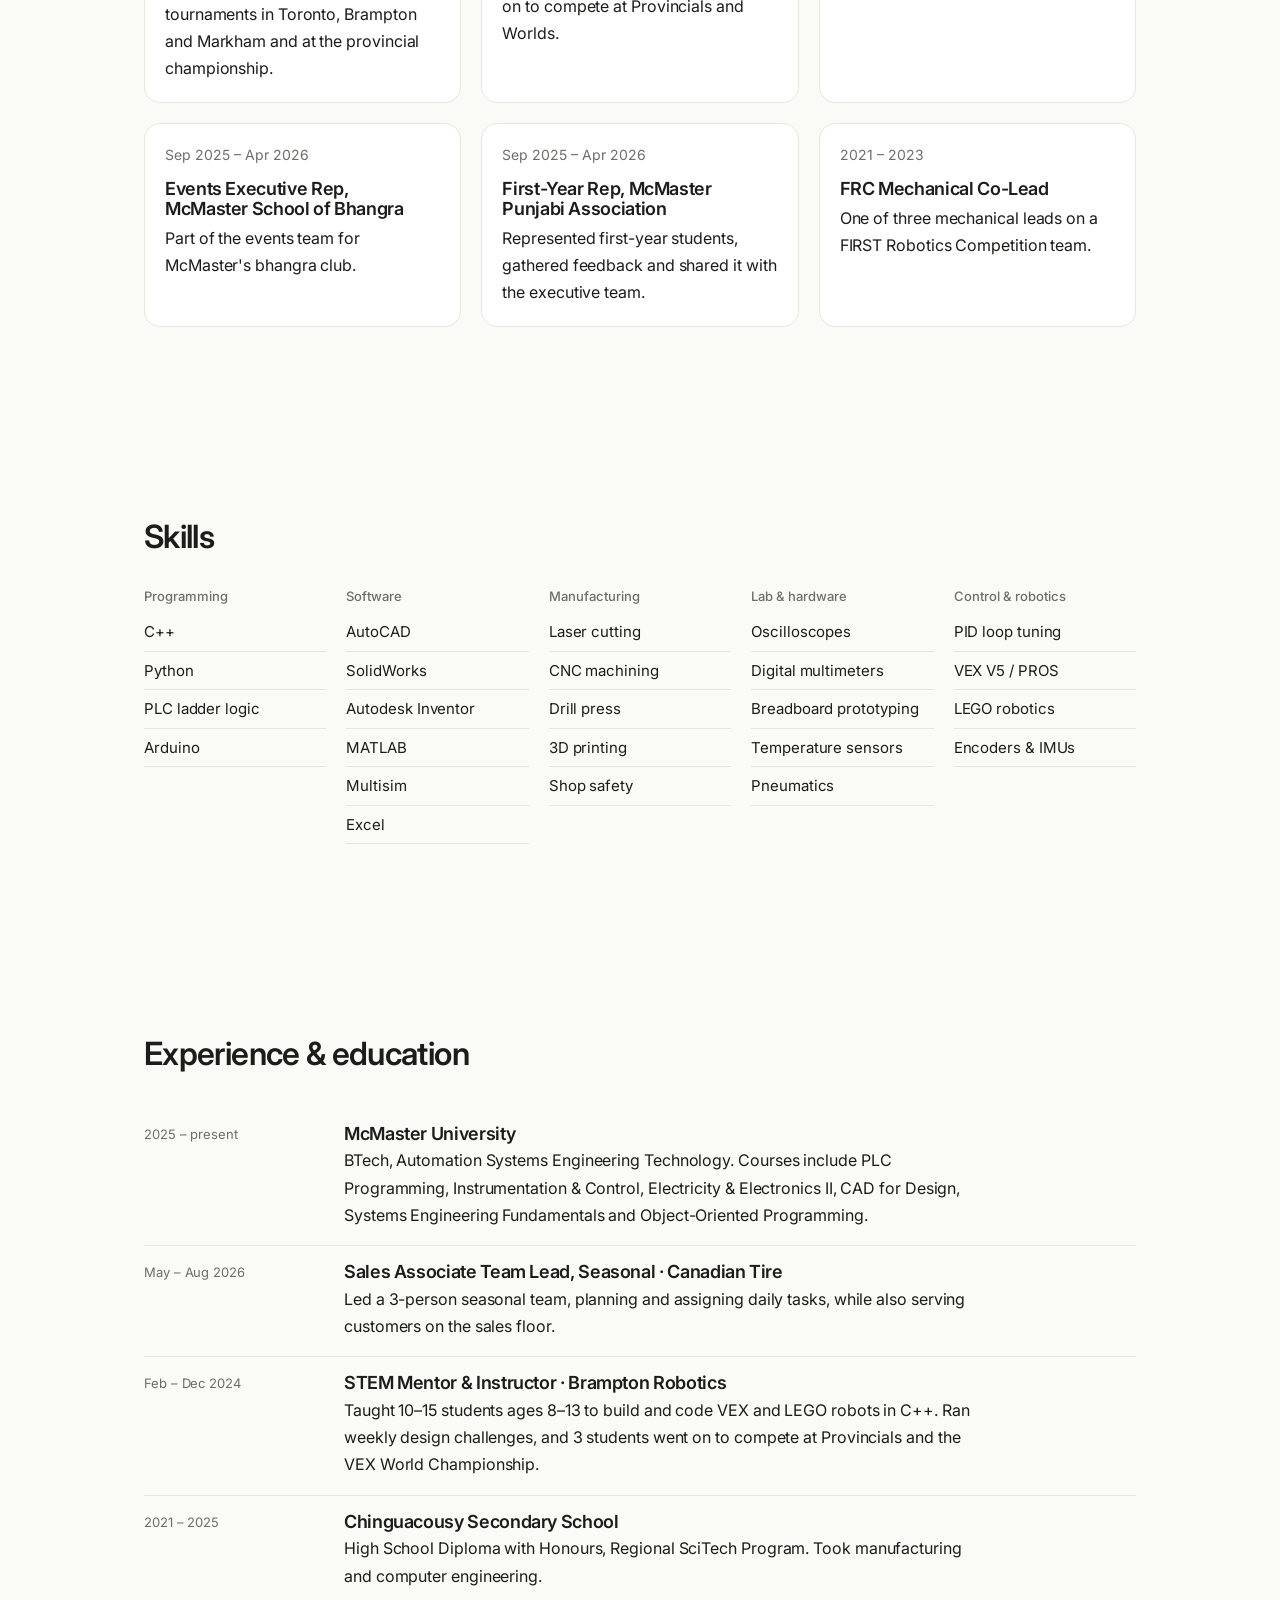
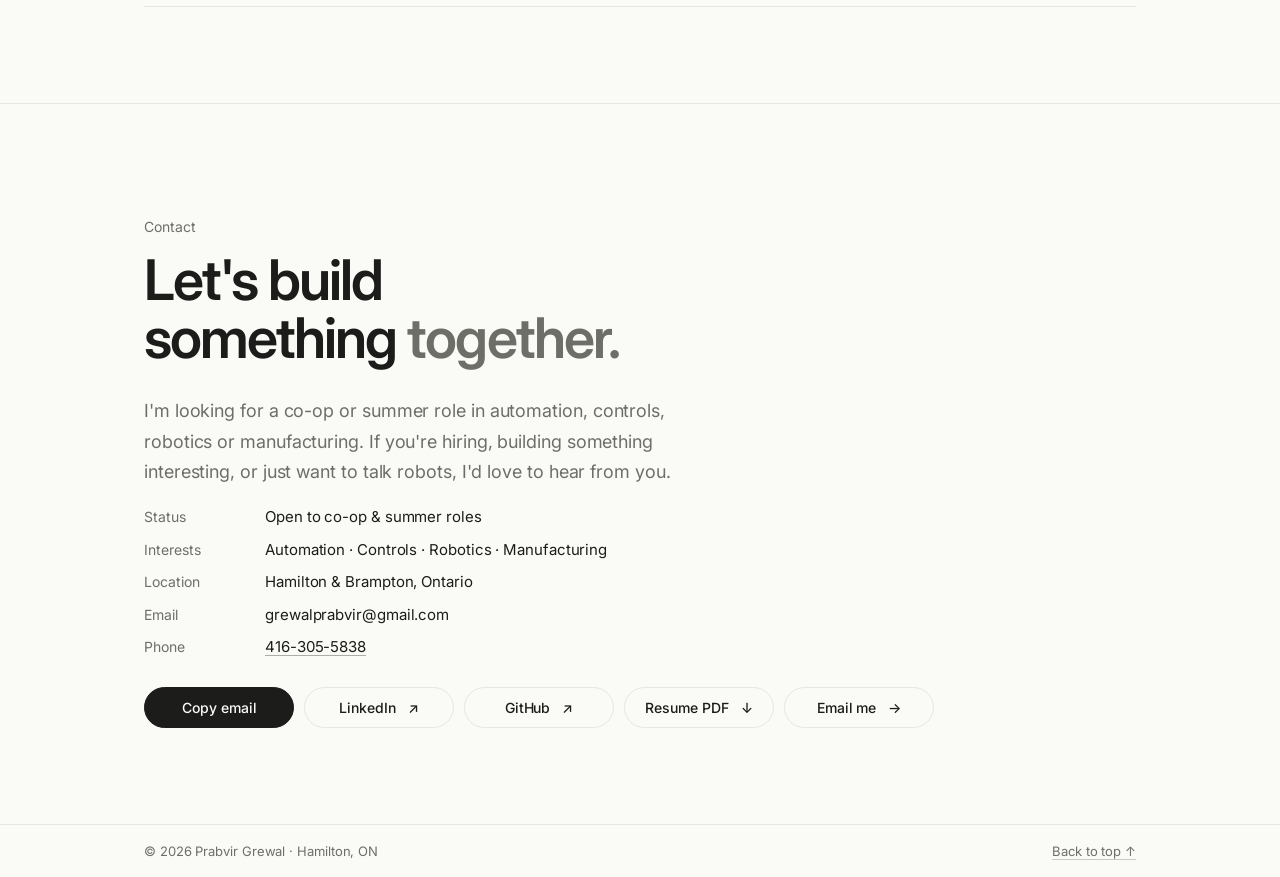
==== commit 97842ace: "Match leadership dates and referee locations to resume Co-Authored-By: Claude Opus 5.5 <noreply@anth" ====
--- a/index.html
+++ b/index.html
@@ -390,10 +390,10 @@
   <div class="wrap">
     <div class="sec-head"><h2>Leadership &amp; community</h2></div>
     <div class="grid3">
-      <div class="card reveal"><p class="tag">2023 – 2025 · Volunteer</p><h3>VEX IQ Referee</h3><p>Refereed elementary and middle school matches for three seasons and three games (Slapshot, Full Volume and Rapid Relay) at local tournaments and the provincial championship.</p></div>
+      <div class="card reveal"><p class="tag">2023 – 2025 · Volunteer</p><h3>VEX IQ Referee</h3><p>Refereed elementary and middle school matches for three seasons and three games (Slapshot, Full Volume and Rapid Relay) at local tournaments in Toronto, Brampton and Markham and at the provincial championship.</p></div>
       <div class="card reveal"><p class="tag">Feb – Dec 2024</p><h3>STEM Mentor, Brampton Robotics</h3><p>Taught 10–15 students ages 8–13 to build and code VEX and LEGO robots in C++. Three of them went on to compete at Provincials and Worlds.</p></div>
       <div class="card reveal"><p class="tag">2022 – 2023</p><h3>Girl Powered Outreach</h3><p>With my VEX team, ran a Girl Powered robotics event with a local library to make STEM more accessible.</p></div>
-      <div class="card reveal"><p class="tag">McMaster</p><h3>Events Executive Rep, McMaster School of Bhangra</h3><p>Part of the events team for McMaster's bhangra club.</p></div>
+      <div class="card reveal"><p class="tag">Sep 2025 – Apr 2026</p><h3>Events Executive Rep, McMaster School of Bhangra</h3><p>Part of the events team for McMaster's bhangra club.</p></div>
       <div class="card reveal"><p class="tag">Sep 2025 – Apr 2026</p><h3>First-Year Rep, McMaster Punjabi Association</h3><p>Represented first-year students, gathered feedback and shared it with the executive team.</p></div>
       <div class="card reveal"><p class="tag">2021 – 2023</p><h3>FRC Mechanical Co-Lead</h3><p>One of three mechanical leads on a FIRST Robotics Competition team.</p></div>
     </div>
